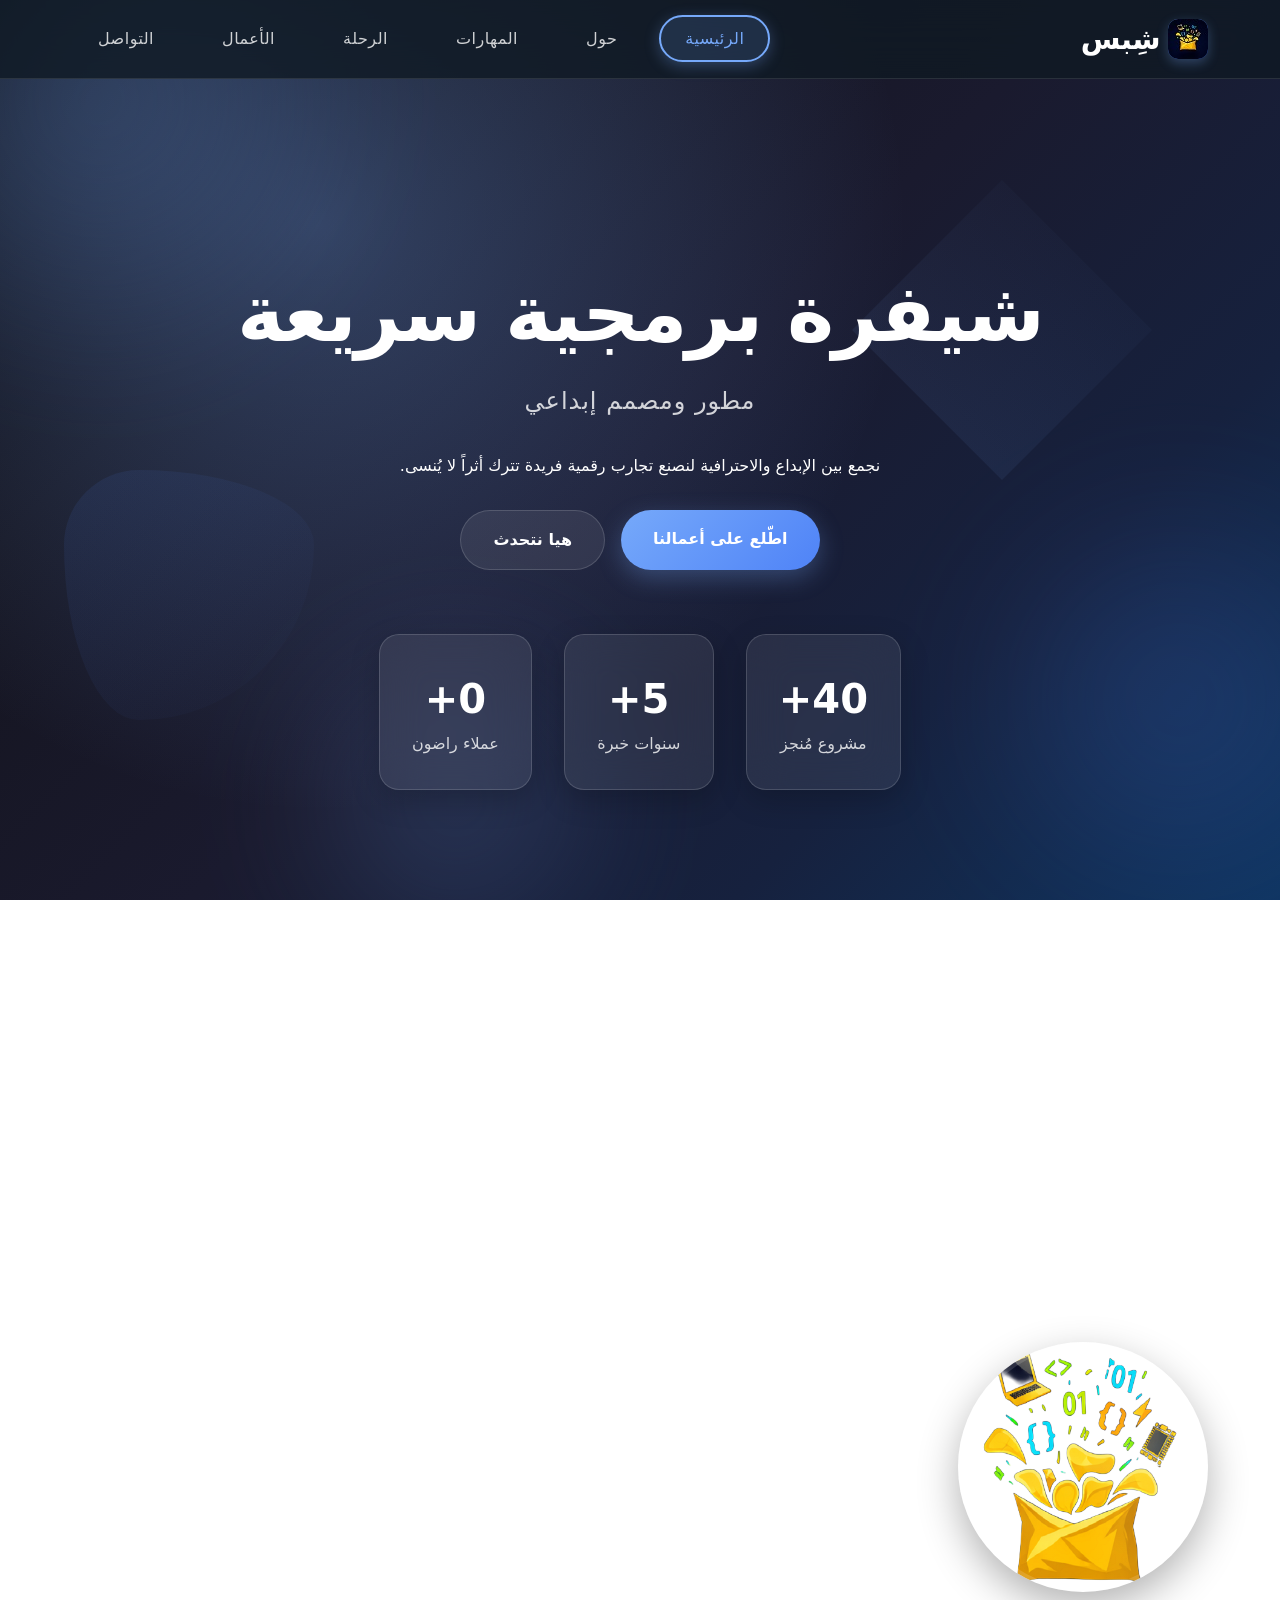
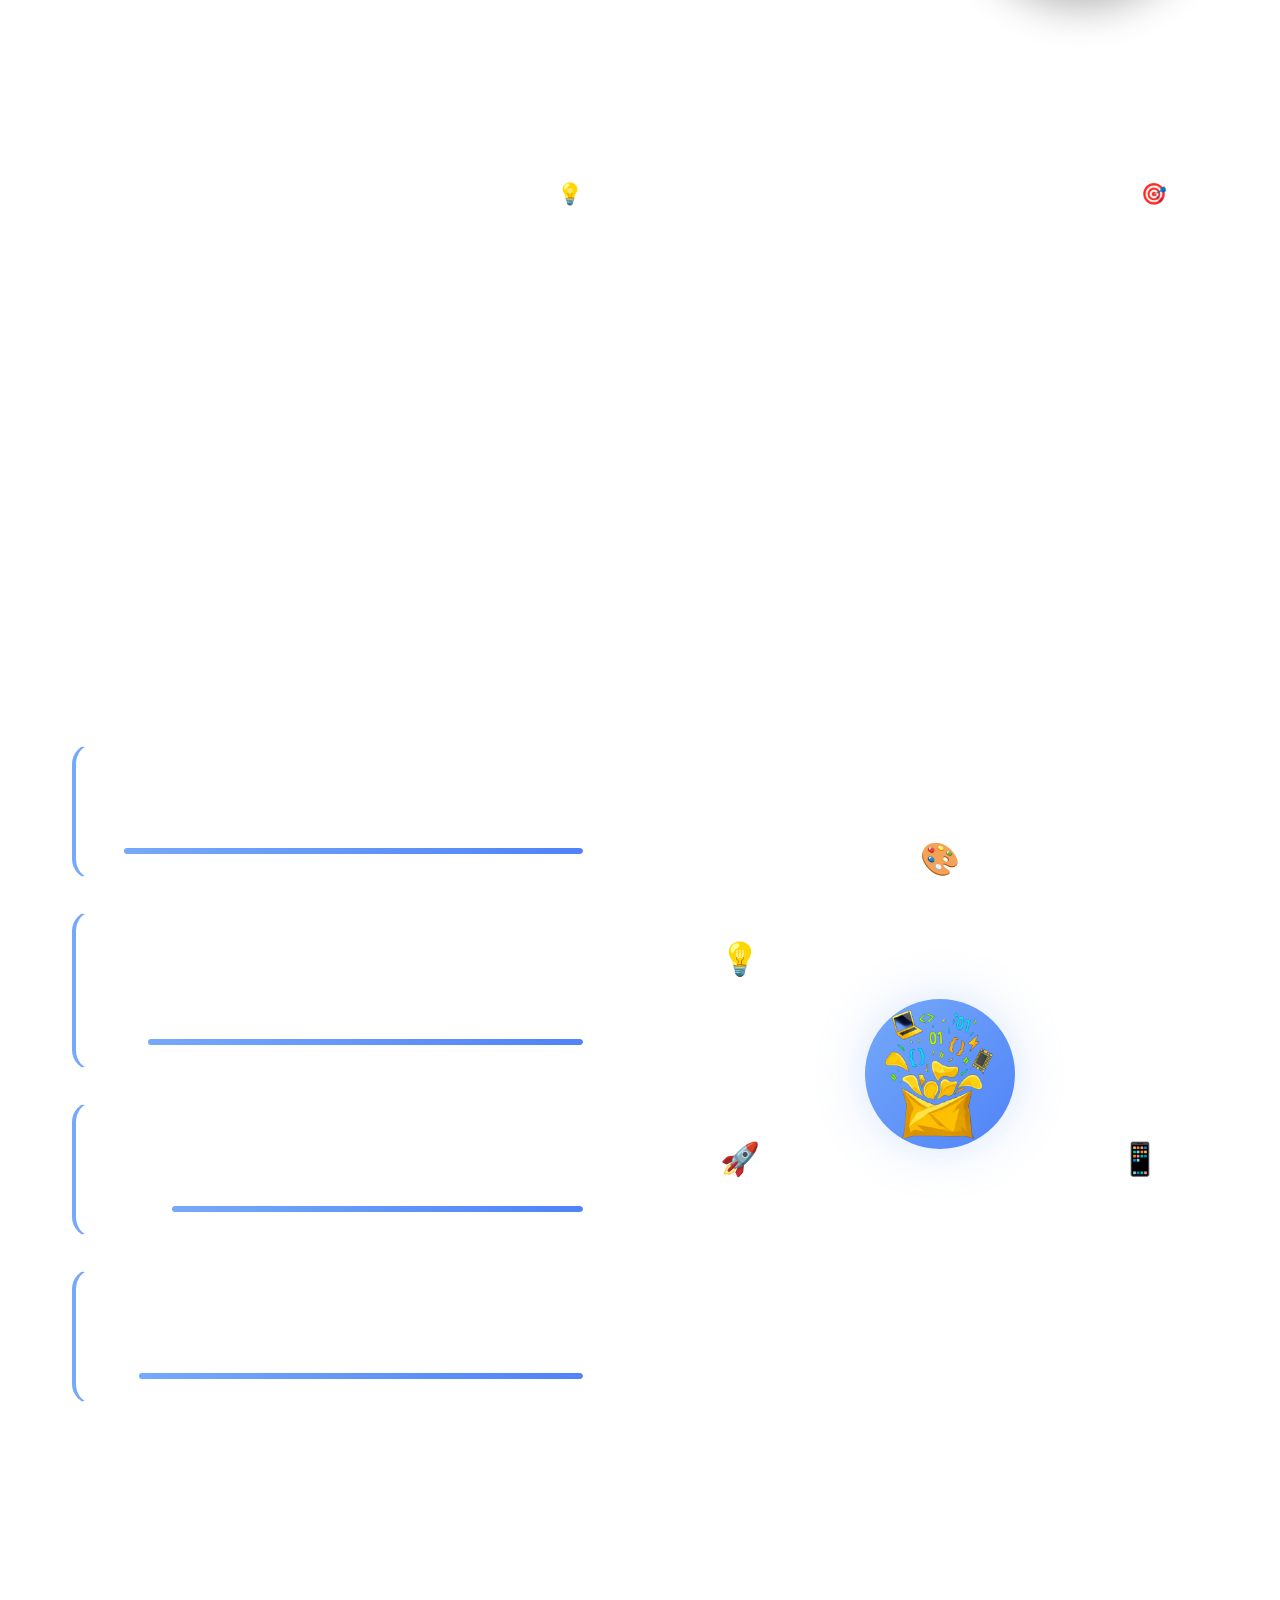
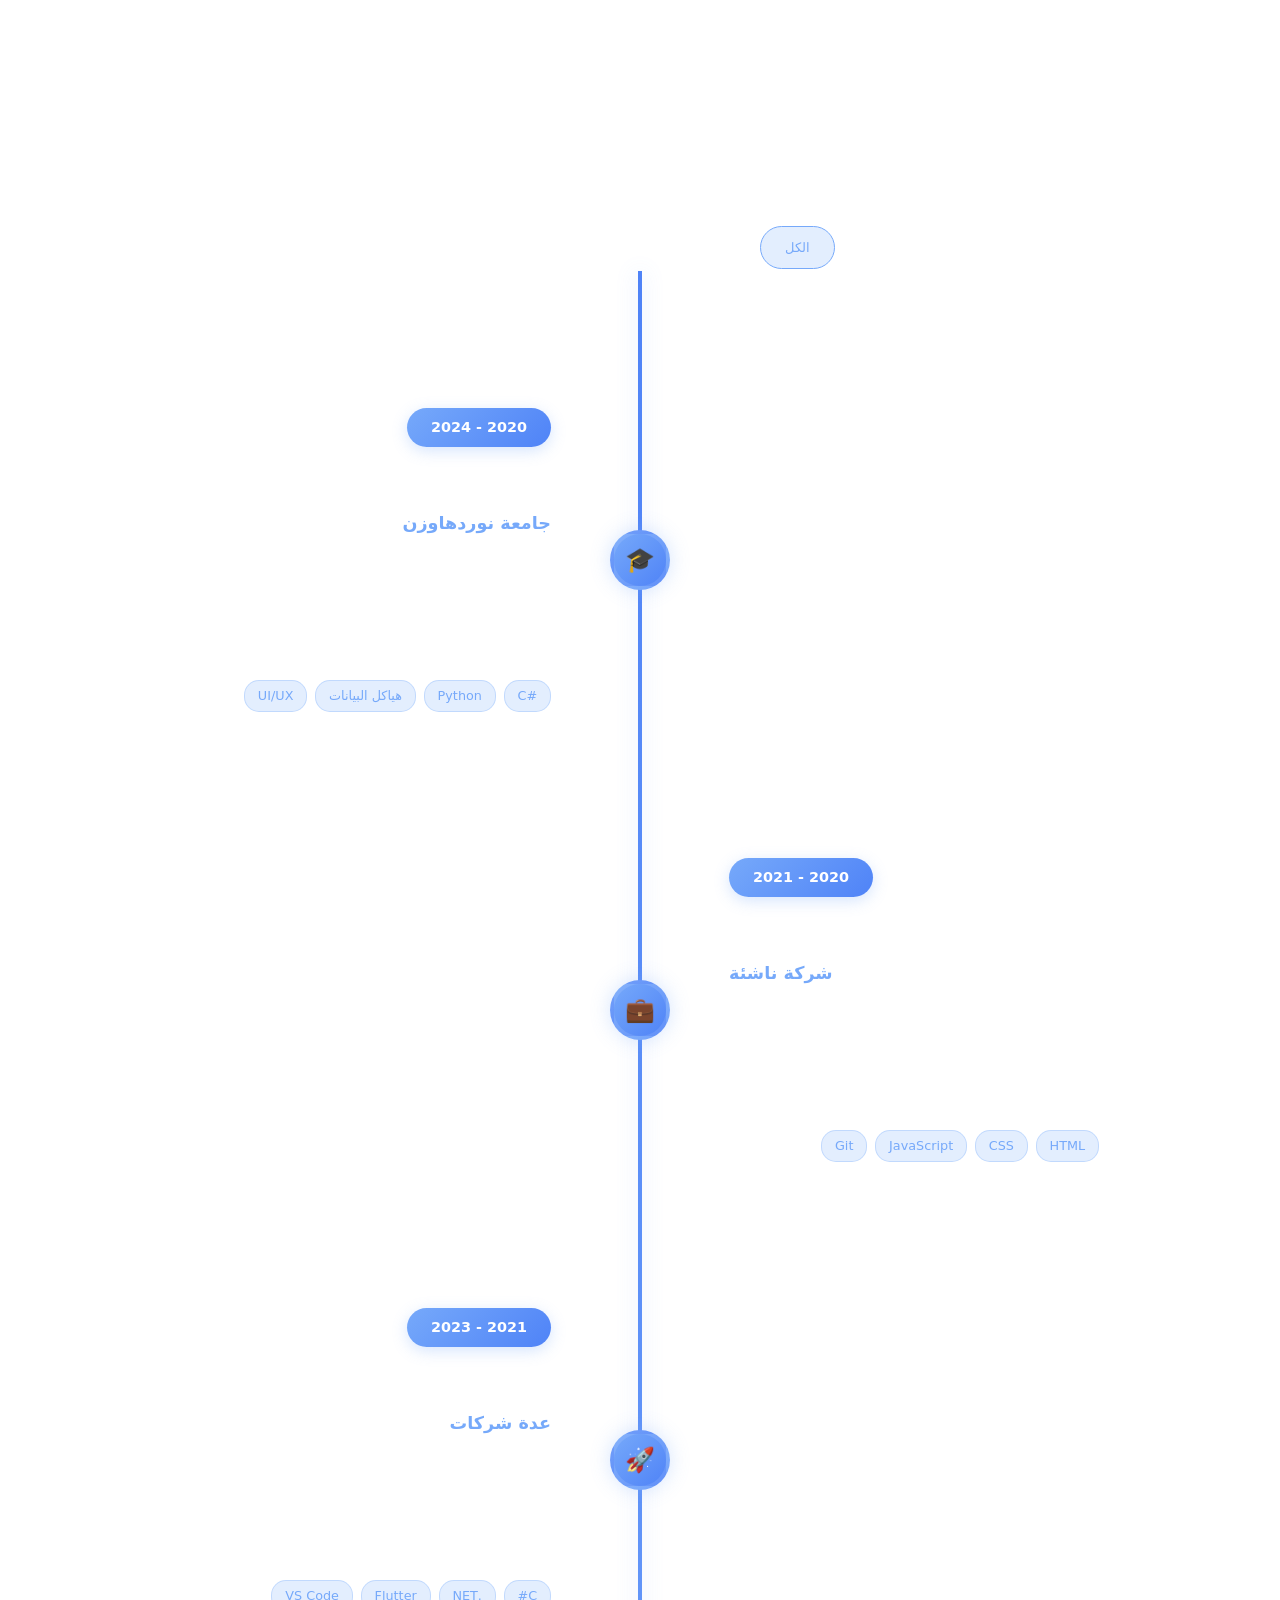
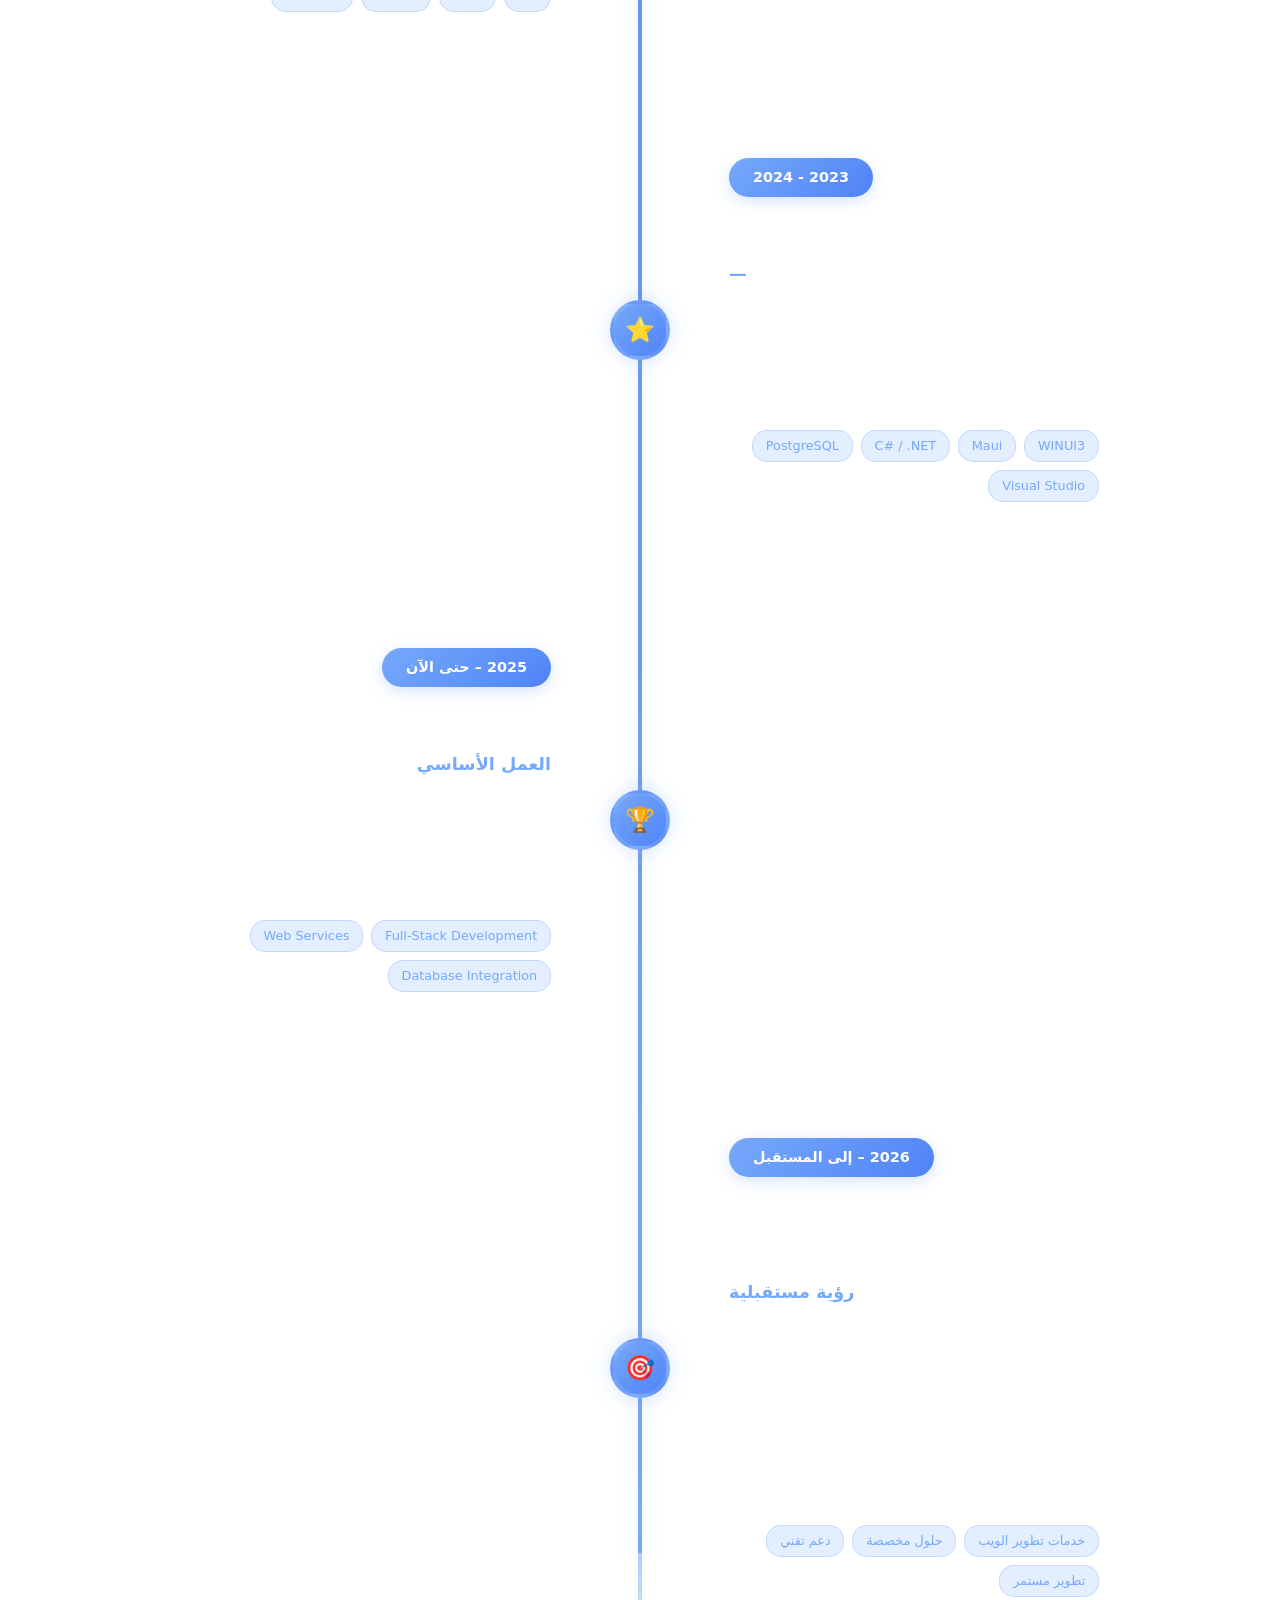
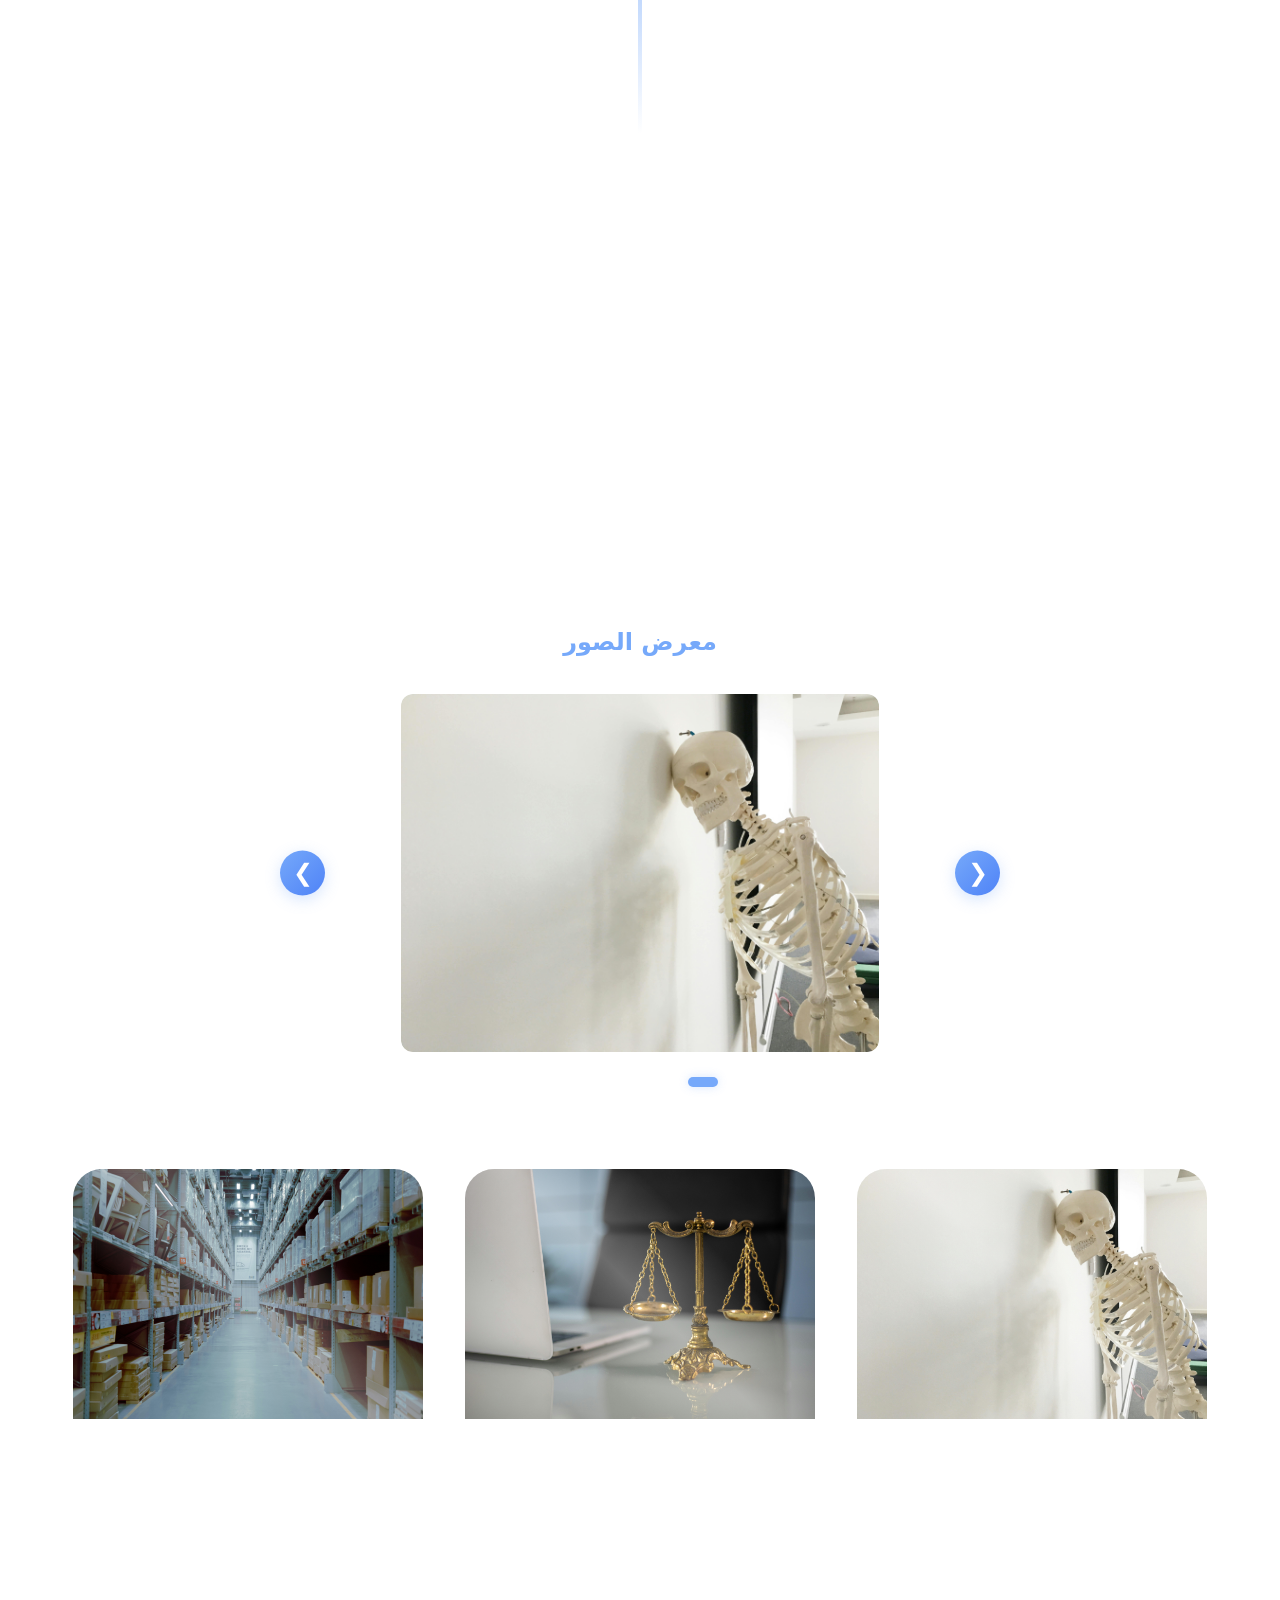
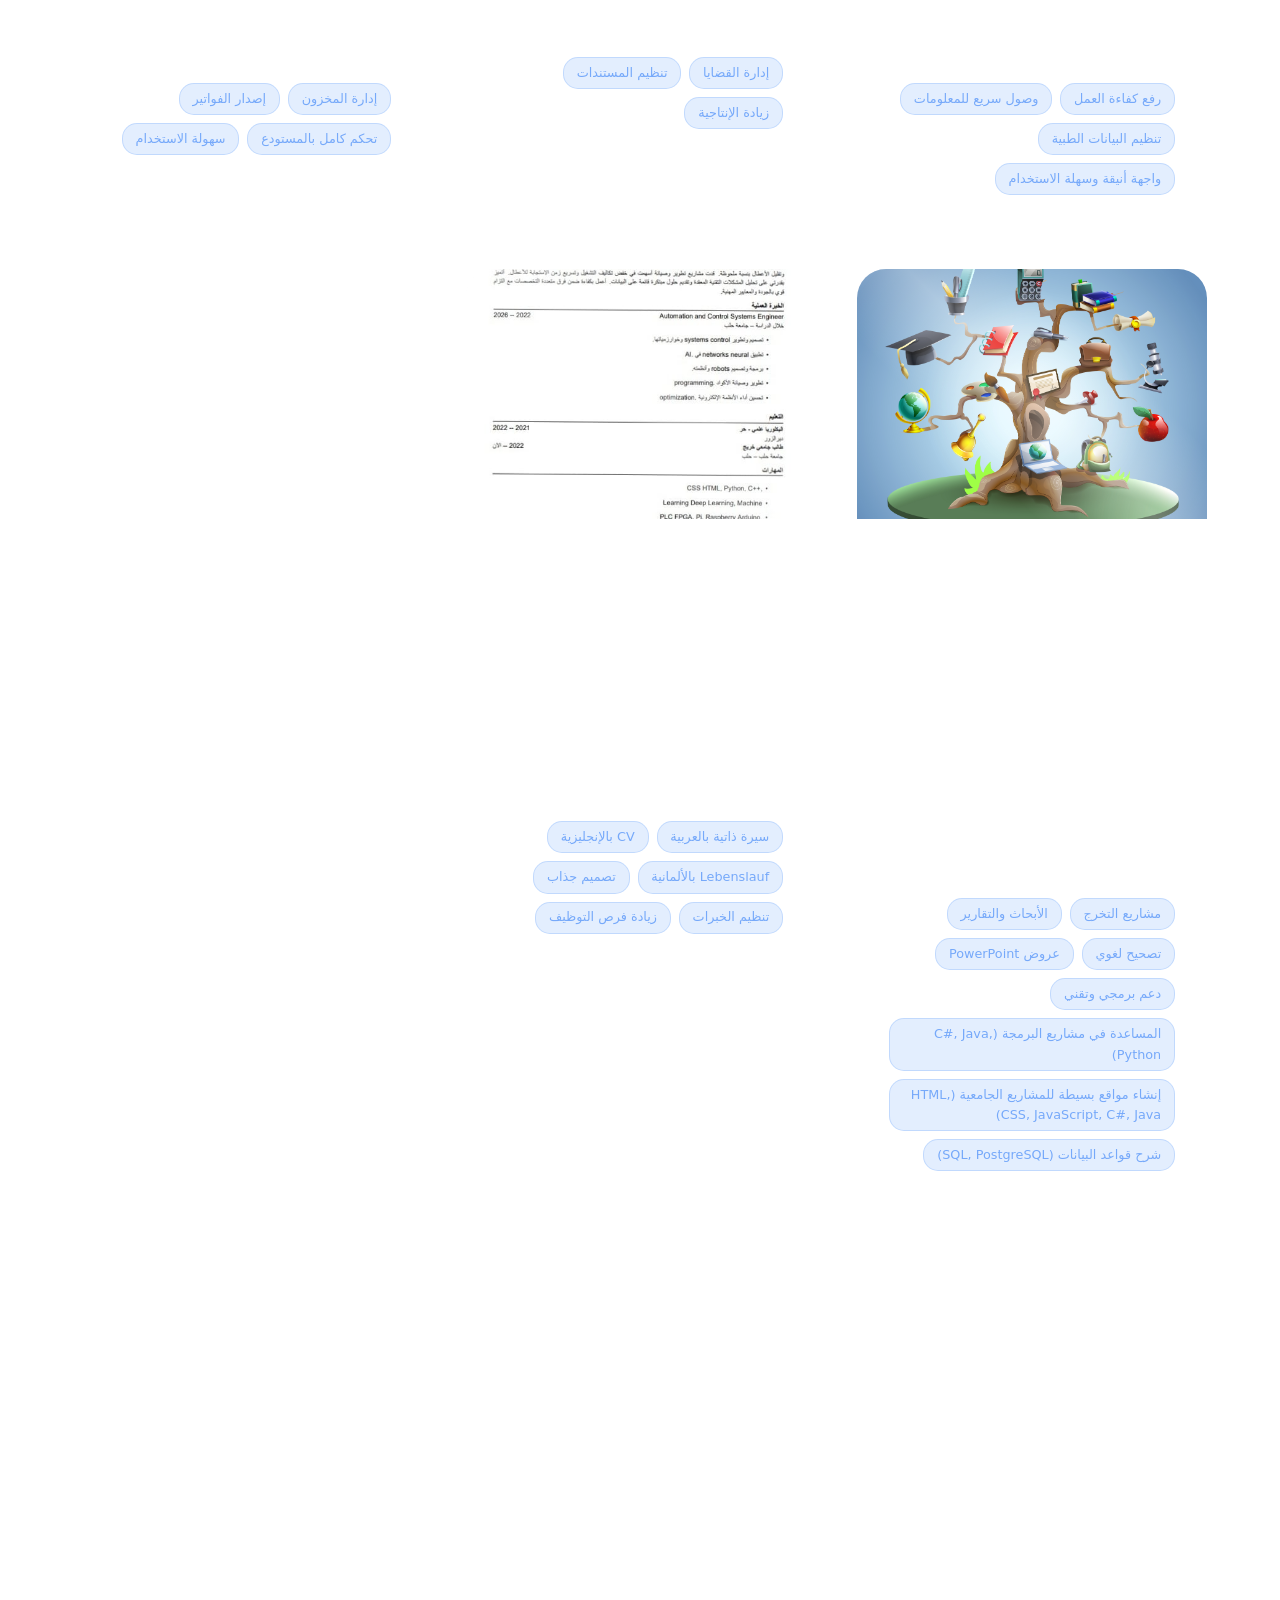
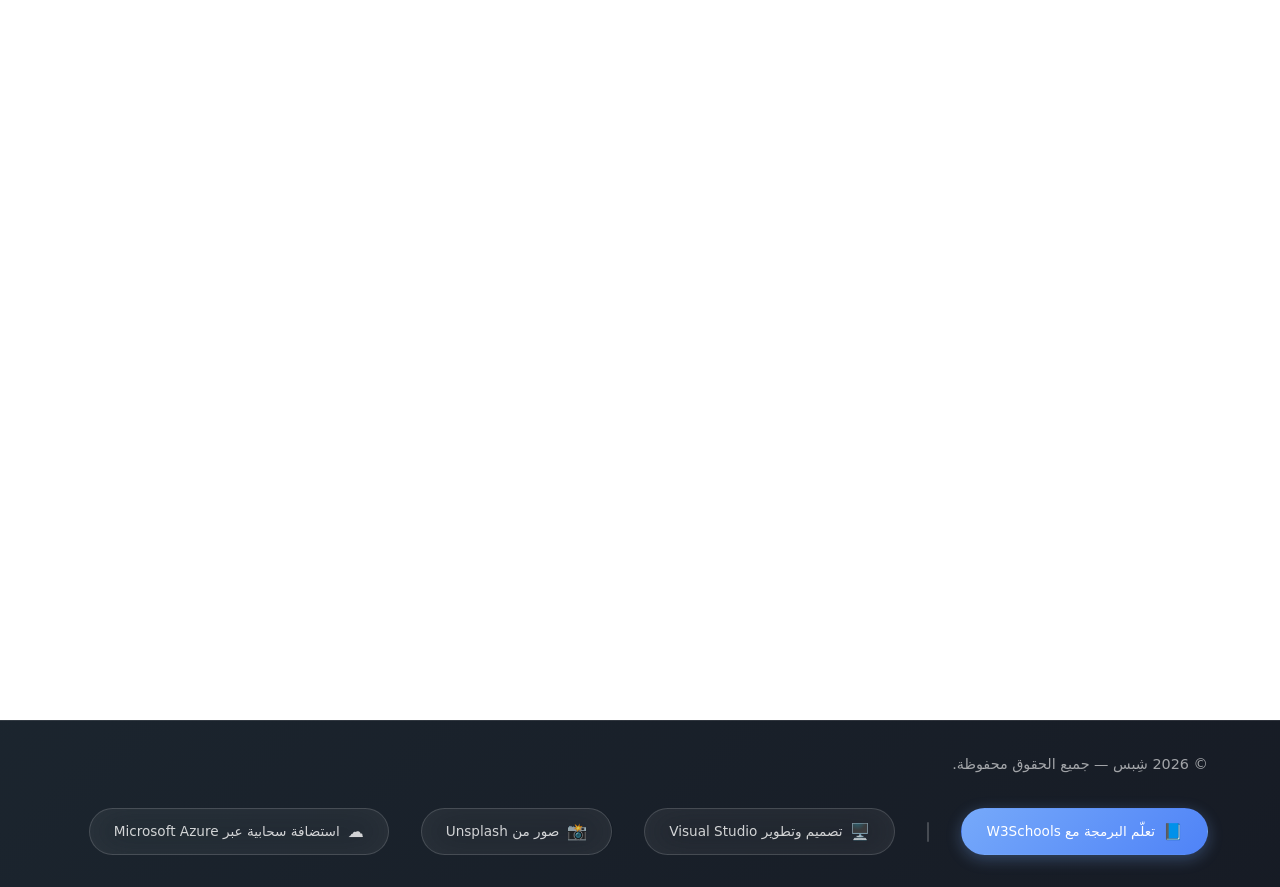
==== index.html @ 32f4e87a "تحديث كلي جديد حذفت الملفات القديمة وحطيت جديدة" ====
<!DOCTYPE html>
<html lang="en">
<head>
    <meta charset="UTF-8">
    <meta name="viewport" content="width=device-width, initial-scale=1.0">
    <title>شِبس - شيفرة برمجية سريعة</title>
    <link rel="stylesheet" href="style.css">

</head>
<body>
    <nav id="navbar">
        <div class="nav-container">
            <a href="#home" class="logo">
                <div class="logo-icon">
                    <img src="images/logo-40.jpg" alt="Logo" />    
                </div>
                <div class="logo-text">شِبس</div>
            </a>
            <ul class="nav-links">
                <li><a href="#home">الرئيسية</a></li>
                <li><a href="#about">حول</a></li>
                <li><a href="#skills">المهارات</a></li>
                <li><a href="#timeline">الرحلة</a></li>
                <li><a href="#portfolio">الأعمال</a></li>
                <li><a href="#contact">التواصل</a></li>
            </ul>
            <div class="mobile-menu-btn" id="mobileMenuBtn">
                <span></span>
                <span></span>
                <span></span>
            </div>
        </div>
        <div class="mobile-nav" id="mobileNav">
            <ul>
                <li><a href="#home">الرئيسية</a></li>
                <li><a href="#about">حول</a></li>
                <li><a href="#skills">المهارات</a></li>
                <li><a href="#timeline">الرحلة</a></li>
                <li><a href="#portfolio">الأعمال</a></li>
                <li><a href="#contact">التواصل</a></li>
            </ul>
        </div>
    </nav>

    <section id="home" class="hero">
        <div class="hero-bg-animation">
            <div class="floating-shape shape-1"></div>
            <div class="floating-shape shape-2"></div>
            <div class="floating-shape shape-3"></div>
            <div class="geo-shape geo-1"></div>
            <div class="geo-shape geo-2"></div>
            <div class="particles">
                <span class="particle"></span>
                <span class="particle"></span>
                <span class="particle"></span>
                <span class="particle"></span>
                <span class="particle"></span>
                <span class="particle"></span>
                <span class="particle"></span>
                <span class="particle"></span>
                <span class="particle"></span>
                <span class="particle"></span>
            </div>
        </div>
        <div class="hero-content">
            <h1>شيفرة برمجية سريعة</h1>
            <p class="subtitle">مطور ومصمم إبداعي</p>
            <p> نجمع بين الإبداع والاحترافية لنصنع تجارب رقمية فريدة تترك أثراً لا يُنسى.</p>
            <div class="cta-buttons">
                <a href="#portfolio" class="cta-primary">اطّلع على أعمالنا</a>
                <a href="#contact" class="cta-secondary">هيا نتحدث</a>
            </div>
            
            <div class="stats-section">
                <div class="stat-card">
                    <span class="stat-number">40+</span>
                    <span class="stat-label">مشروع مُنجز</span>
                </div>
                <div class="stat-card">
                    <span class="stat-number">5+</span>
                    <span class="stat-label">سنوات خبرة</span>
                </div>
                <div class="stat-card">
                    <span class="stat-number">0+</span>
                    <span class="stat-label">عملاء راضون</span>
                </div>
            </div>
        </div>
    </section>

<section id="about" class="fade-in">
    <div class="container">
        <!-- عنوان القسم -->
        <div class="section-header">
            <h2 class="section-title">نُبْذَة عني</h2>
            <p class="section-subtitle">شغف بابتكار تجارب رقمية تُحدث فرقاً</p>
        </div>

        <!-- المحتوى الرئيسي للقسم -->
        <div class="about-content">
            <div class="about-intro">
                <!-- صورة أو أيقونة -->
                <div class="about-image"></div>

                <!-- النصوص الملهمة -->
                <div class="about-text">
                    <h3>أنا مطور ومصمم مبدع</h3>
                    <p>
                        أمتلك أكثر من 5 سنوات خبرة في تصميم مواقع وتطبيقات جميلة وعملية، تمتد خبرتي لتشمل أحدث تقنيات الويب، تصميم تجربة المستخدم، وحل المشكلات بطريقة إبداعية.
                    </p>
                    <p>
                        أؤمن بقوة الشيفرة النظيفة، التصميم البديهي، وتجربة المستخدم السلسة. وعندما لا أكون منشغلًا بالبرمجة، يمكنك أن تجدني أستكشف تقنيات جديدة، أشارك في مشاريع مفتوحة المصدر، ألعب الشطرنج، أو أشاهد برامج <strong>ناشيونال جيوغرافيك – أبو ظبي</strong>.
                    </p>
                    <p>
                        ابقَ هادئًا، نظم وقتك، ودع الإلهام يملأ يومك. تصفح صوراُ رائعة على <a href="https://500px.com/" target="_blank" rel="nofollow">500px</a> لتغذي روحك بالإبداع والجمال ، 
                        امنح نفسك لحظات من المرح والاسترخاء مع الألعاب المجانية على <a href="https://playhop.com/ar" target="_blank" rel="nofollow">PlayHop</a> فالراحة جزء من الإنتاجية، 
                        تعلم شيئاً جديداً كل يوم مع محتوى تعليمي ملهم على <a href="https://www.youtube.com/@ZAmericanEnglish" target="_blank" rel="nofollow">YouTube – ZAmericanEnglish</a> فالمعرفة قوة تفتح لك أبوابًا جديدة، 
                        أو شاهد روعة العالم من بعيد من خلال <a href="https://www.nasa.gov/images/" target="_blank" rel="nofollow">صور وكالة ناسا</a> لتتذكر أن الكون مليء بالعجائب التي تستحق الاكتشاف.
                    </p>
                    <p>
                        تحرك دائماً، فكل لحظة هي فرصة لتطوير نفسك، لمشاركة الإبداع، ولترك أثر إيجابي في حياتك وحياة الآخرين.
                    </p>
                </div>
            </div>

            <!-- بطاقات المهمة والرؤية -->
            <div class="about-cards">
                <div class="about-card">
                    <h4>🎯 المهمة</h4>
                    <p>
                        خلق تجارب رقمية تلهم الآخرين، وتجذب انتباههم، وتحل مشاكل العالم الحقيقي من خلال تصميم وتطوير مبتكر.
                    </p>
                </div>
                
                <div class="about-card">
                    <h4>💡 الرؤية</h4>
                    <p>
                        عالم تندمج فيه التكنولوجيا بسلاسة مع احتياجات البشر، ليصبح التفاعل الرقمي أكثر معنى وإبداعاً.
                    </p>
                </div>
            </div>
        </div>
    </div>
</section>


    <section id="skills" class="fade-in">
        <div class="container">
            <div class="section-header">
                <h2 class="section-title">المهارات والخبرات</h2>
                <p class="section-subtitle">دمج التميز التقني مع الرؤية الإبداعية</p>
            </div>

            <div class="skills-container">
                <div class="skills-wrapper">
                    <div class="skills-visual">
                        <div class="skills-circle">
                            <div class="skill-node">
                                <div class="skill-icon">🎨</div>
                                <div class="skill-name">UI/UX</div>
                            </div>
                            <div class="skill-node">
                                <div class="skill-icon">⚛️</div>
                                <div class="skill-name">React</div>
                            </div>
                            <div class="skill-node">
                                <div class="skill-icon">📱</div>
                                <div class="skill-name">Mobile</div>
                            </div>
                            <div class="skill-node">
                                <div class="skill-icon">⚙️</div>
                                <div class="skill-name">Backend</div>
                            </div>
                            <div class="skill-node">
                                <div class="skill-icon">🚀</div>
                                <div class="skill-name">DevOps</div>
                            </div>
                            <div class="skill-node">
                                <div class="skill-icon">💡</div>
                                <div class="skill-name">Innovation</div>
                            </div>
                            <div class="skills-center">
                                <img src="images/logoTran.png" alt="Logo" />  
                            </div>
                        </div>
                    </div>
                    
                    <div class="skills-list">
                        <div class="skill-item">
                            <h4>تميز الواجهة الأمامية </h4>
                            <p>أطر عمل JavaScript الحديثة، تصميم متجاوب، وتنفيذ دقيق حتى آخر بكسل</p>
                            <div class="skill-progress">
                                <div class="skill-progress-bar" style="width: 95%"></div>
                            </div>
                        </div>
                        
                        <div class="skill-item">
                            <h4>التصميم الإبداعي</h4>
                            <p>تفكير تصميمي يركز على المستخدم، مع الاهتمام بإمكانية الوصول والجاذبية البصرية</p>
                            <div class="skill-progress">
                                <div class="skill-progress-bar" style="width: 90%"></div>
                            </div>
                        </div>
                        
                        <div class="skill-item">
                            <h4>تطوير كامل النطاق (Full-Stack)</h4>
                            <p>تطوير التطبيقات من البداية حتى النهاية، من قواعد البيانات إلى النشر</p>
                            <div class="skill-progress">
                                <div class="skill-progress-bar" style="width: 85%"></div>
                            </div>
                        </div>
                        
                        <div class="skill-item">
                            <h4>الأداء والتحسين</h4>
                            <p>أوقات تحميل فائقة السرعة وتجارب مستخدم سلسة على جميع الأجهزة</p>
                            <div class="skill-progress">
                                <div class="skill-progress-bar" style="width: 92%"></div>
                            </div>
                        </div>
                    </div>
                </div>
            </div>
        </div>
    </section>

    <section id="timeline" class="fade-in">
        <div class="container">
            <div class="section-header">
                <h2 class="section-title">رِحلَتي</h2>
                <p class="section-subtitle">من مبتدئ فضولي إلى مطور متمرس – هذه قصة مسيرتي حتى الآن</p>
            </div>

            <div class="timeline-controls">
                <button class="timeline-filter active" data-filter="all">الكل</button>
                <button class="timeline-filter" data-filter="education">التعليم</button>
                <button class="timeline-filter" data-filter="work">العمل</button>
                <button class="timeline-filter" data-filter="project">المشاريع</button>
            </div>

            <div class="timeline-container">
                <div class="timeline-line"></div>
                <div class="timeline-progress"></div>

                <div class="timeline-item" data-category="education">
                    <div class="timeline-node">🎓</div>
                    <div class="timeline-content">
                        <div class="timeline-year">2020 - 2024</div>
                        <h3 class="timeline-title">بكالوريوس علوم الحاسوب</h3>
                        <div class="timeline-company">جامعة نوردهاوزن</div>
                        <p class="timeline-description">
                            تخرّجت بمرتبة جيد مع تركيز على التفاعل بين الإنسان والحاسوب
                            وهندسة البرمجيات. اكتسبت أساساً قويًا في الخوارزميات، هياكل البيانات،
                            ومبادئ التصميم المتمحور حول المستخدم.
                        </p>
                        <div class="timeline-skills">
                            <span class="timeline-skill">#C</span>
                            <span class="timeline-skill">Python</span>
                            <span class="timeline-skill">هياكل البيانات</span>
                            <span class="timeline-skill">UI/UX</span>
                        </div>
                        <!-- <div class="timeline-achievements">
                            <div class="timeline-achievement"> الدراسة لمدة 10 فصول في Hochschule Nordhausen University of Applied Sciences</div>
                            <div class="timeline-achievement"> نشر مشروع التخرج حول تطوير وتنفيذ خطة رقمية لتوجيه العمليات وفق معايير VDA ودمجها في بيئة العمل التشغيلية.</div>
                            <div class="timeline-achievement"> نشر بحث علمي حول سهولة الوصول في تصميم الويب</div>
                        </div> -->
                    </div>
                </div>

                <div class="timeline-item" data-category="work">
                    <div class="timeline-node">💼</div>
                    <div class="timeline-content">
                        <div class="timeline-year">2020 - 2021</div>
                        <h3 class="timeline-title">مطور واجهات أمامية مبتدئ</h3>
                        <div class="timeline-company">شركة ناشئة</div>
                        <p class="timeline-description">
                            بدأت مسيرتي المهنية كمطور واجهات أمامية مبتدئ في شركة ناشئة، حيث عملت على
                            تطوير صفحات ويب متجاوبة واكتسبت خبرة عملية في بيئة عمل سريعة التطور
                            تعتمد على العمل الجماعي وتنفيذ الحلول بمرونة.
                        </p>
                        <div class="timeline-skills">
                            <span class="timeline-skill">HTML</span>
                            <span class="timeline-skill">CSS</span>
                            <span class="timeline-skill">JavaScript</span>
                            <span class="timeline-skill">Git</span>
                        </div>
                    </div>
                </div>

                <div class="timeline-item" data-category="work">
                    <div class="timeline-node">🚀</div>
                    <div class="timeline-content">
                        <div class="timeline-year">2021 - 2023</div>
                        <h3 class="timeline-title">مطور برمجيات</h3>
                        <div class="timeline-company">عدة شركات</div>
                        <p class="timeline-description">
                            انتقلت بعد ذلك للعمل في عدة شركات، حيث وسّعت خبرتي لتشمل
                            تطوير تطبيقات سطح المكتب وتطبيقات الجوال،
                            إلى جانب تعزيز مهاراتي في تحليل المتطلبات وبناء حلول برمجية متكاملة.
                        </p>
                        <div class="timeline-skills">
                            <span class="timeline-skill">C#</span>
                            <span class="timeline-skill">.NET</span>
                            <span class="timeline-skill">Flutter</span>
                            <span class="timeline-skill">VS Code</span>
                        </div>
                    </div>
                </div>

                <div class="timeline-item" data-category="work">
                    <div class="timeline-node">⭐</div>
                    <div class="timeline-content">
                        <div class="timeline-year">2023 - 2024</div>
                        <h3 class="timeline-title">مطور ويب متكامل</h3>
                        <div class="timeline-company">—</div>
                        <p class="timeline-description">
                            أعمل كمطور برمجيات متكامل 
                            (Full Stack Developer) مع خبرة في تطوير الواجهات
                            الأمامية والخلفية، وبناء
                            تطبيقات ويب حديثة، إضافةً
                            إلى تطوير تطبيقات
                            سطح المكتب  وتطبيقات الجوال.
                        </p>
                        <div class="timeline-skills">
                            <span class="timeline-skill">WINUI3</span>
                            <span class="timeline-skill">Maui</span>
                            <span class="timeline-skill">C# / .NET</span>
                            <span class="timeline-skill">PostgreSQL</span>
                            <span class="timeline-skill">Visual Studio</span>
                        </div>
                    </div>
                </div>



                <div class="timeline-item" data-category="work">
                    <div class="timeline-node">🏆</div>
                    <div class="timeline-content">
                        <div class="timeline-year">2025 – حتى الآن</div>
                        <h3 class="timeline-title">مطوّر Full-Stack</h3>
                        <div class="timeline-company">العمل الأساسي</div>
                        <p class="timeline-description">
                            أعمل بشكل أساسي كمطوّر <strong>Full-Stack</strong>. خلال عام 2025، تعمّقت أيضاً بشكل مدروس في مجال 
                            <strong>Web Services</strong> بهدف تحسين التكامل بين الأنظمة وتطوير واجهات برمجية فعّالة 
                            تدعم استقرار وأداء المشاريع.
                        </p>
                        <div class="timeline-skills">
                            <span class="timeline-skill">Full-Stack Development</span>
                            <span class="timeline-skill">Web Services</span>
                            <span class="timeline-skill">Database Integration</span>
                        </div>
                    </div>
                </div>

                <div class="timeline-item" data-category="future">
                    <div class="timeline-node">🎯</div>
                    <div class="timeline-content">
                        <div class="timeline-year">2026 – إلى المستقبل</div>
                        <h3 class="timeline-title">تقديم الخدمات عبر مشروع «شِبس»</h3>
                        <div class="timeline-company">رؤية مستقبلية</div>
                        <p class="timeline-description">
                            في المرحلة القادمة، وبالتوازي مع دراستي لدرجة <strong>الماجستير</strong>، أعمل على تقديم 
                            خدمات تقنية موجهة للعملاء من خلال مشروعي البسيط <strong>«شِبِس»</strong>، والذي يهدف إلى 
                            توفير حلول عملية وسريعة في تطوير الويب، مع التركيز على الجودة، الوضوح، وبناء علاقات 
                            طويلة الأمد مع العملاء.
                            <br>
                            <strong>اكتشف الخدمات:</strong> <a href="#">اذهب إلى خدماتنا</a>
                        </p>
                        <div class="timeline-skills">
                            <span class="timeline-skill">خدمات تطوير الويب</span>
                            <span class="timeline-skill">حلول مخصصة</span>
                            <span class="timeline-skill">دعم تقني</span>
                            <span class="timeline-skill">تطوير مستمر</span>
                        </div>
                    </div>
                </div>


            </div>
        </div>
    </section>

    <section id="portfolio" class="fade-in">
        <div class="container">
            <div class="section-header">
                <h2 class="section-title">أعمالي</h2>
                <p class="section-subtitle">
                    مجموعة مختارة من المشاريع التي تعكس الإبداع، الاحترافية، والتميّز في الحلول التقنية
                </p>
            </div>

            <!-- Image Slider Section -->
            <div class="image-slider-section">
                <h3 class="slider-title">معرض الصور</h3>
                <div class="image-slider-container">
                    <button class="slider-arrow slider-arrow-left" id="sliderNext" aria-label="صورة سابقة">
                        <span>❯</span>
                    </button>
                    <div class="slider-wrapper">
                        <div class="slider-track" id="sliderTrack">
                            <div class="slider-image-item">
                                <img src="images/doctorlog.jpg" alt="صورة 1">
                            </div>
                            <div class="slider-image-item">
                                <img src="images/cv.jpg" alt="صورة 2">
                            </div>
                            <div class="slider-image-item">
                                <img src="images/education.jpg" alt="صورة 3">
                            </div>
                            <div class="slider-image-item">
                                <img src="images/store.jpg" alt="صورة 4">
                            </div>
                            <div class="slider-image-item">
                                <img src="images/lawyer.jpg" alt="صورة 5">
                            </div>
                            <div class="slider-image-item">
                                <img src="images/cv-page1.jpg" alt="صورة 6">
                            </div>
                            <div class="slider-image-item">
                                <img src="images/cv-page2.jpg" alt="صورة 7">
                            </div>
                            <div class="slider-image-item">
                                <img src="images/logoTran.png" alt="صورة 8">
                            </div>                            
                        </div>
                    </div>
                    <button class="slider-arrow slider-arrow-right" id="sliderPrev" aria-label="صورة لاحقة">
                        <span>❮</span>
                    </button>
                </div>
                <div class="slider-dots" id="sliderDots"></div>
            </div>

            <!-- Image Lightbox Modal -->
            <div class="image-lightbox" id="imageLightbox">
                <div class="lightbox-content">
                    <button class="lightbox-close" id="lightboxClose">&times;</button>
                    <img id="lightboxImage" src="" alt="">
                    <button class="lightbox-arrow lightbox-prev" id="lightboxPrev">❮</button>
                    <button class="lightbox-arrow lightbox-next" id="lightboxNext">❯</button>
                </div>
            </div>

            <div class="portfolio-grid">
                <div class="portfolio-card">
                    <div class="portfolio-image doctorlog"></div>
                    <div class="portfolio-content">
                        <h3 class="portfolio-title">إدارة العيادات الطبية</h3>
                        <p class="portfolio-description">
                            نظام ذكي مخصص للأطباء يهدف إلى تبسيط وتنظيم إدارة بيانات المرضى، 
                            مع إمكانية حفظ المعلومات الطبية، تعديلها، طباعتها، والاطلاع عليها 
                            بسهولة عبر واجهة أنيقة وسلسة، مما يساهم في تحسين كفاءة العمل اليومي 
                            داخل العيادة.
                        </p>
                        <div class="portfolio-tags">
                            <span class="tag">رفع كفاءة العمل</span>
                            <span class="tag">وصول سريع للمعلومات</span>
                            <span class="tag">تنظيم البيانات الطبية</span>
                            <span class="tag">واجهة أنيقة وسهلة الاستخدام</span>
                        </div>
                    </div>
                </div>
                
                <div class="portfolio-card">
                    <div class="portfolio-image lawyer"></div>
                    <div class="portfolio-content">
                        <h3 class="portfolio-title">إدارة مكاتب المحاماة</h3>
                        <p class="portfolio-description"> نظام متطور يسهل عمل المحامين ويحوّل إدارة القضايا 
                            إلى تجربة سلسة وذكية. يتيح لك تتبع القضايا، المواعيد، والمستندات القانونية بكل دقة مما يرفع من إنتاجية المكتب القانوني  
                            </p>
                        <div class="portfolio-tags">
                            <span class="tag">إدارة القضايا</span>
                            <span class="tag">تنظيم المستندات</span>
                            <span class="tag">زيادة الإنتاجية</span>
                        </div>
                    </div>
                </div>
                
                <div class="portfolio-card">
                    <div class="portfolio-image store"></div>
                    <div class="portfolio-content">
                        <h3 class="portfolio-title">المستودع</h3>
                        <p class="portfolio-description"> نظام شامل لإدارة المستودعات و
                            المبيعات يضمن تنظيم كل عمليات البيع والشراء بكفاءة. يتيح لك 
                            تتبع المخزون بدقة، إصدار وطباعة الفواتير بسهولة، ومراقبة حركة المنتجات
                             بشكل لحظي. هذا الحل يساعد الشركات على 
                            تقليل الأخطاء، توفير الوقت</p>
                        <div class="portfolio-tags">
                            <span class="tag">إدارة المخزون</span>
                            <span class="tag">إصدار الفواتير</span>
                            <span class="tag">تحكم كامل بالمستودع</span>
                            <span class="tag">سهولة الاستخدام</span>
                        </div>
                    </div>
                </div>

                <div class="portfolio-card">
                    <div class="portfolio-image education"></div>
                    <div class="portfolio-content">
                        <h3 class="portfolio-title">خدمات تعليمية وأكاديمية</h3>
                        <p class="portfolio-description"> هل تبحث عن دعم يساعدك في تحقيق أفضل نتائج دراسية؟ نحن نقدم خدمات مصممة خصيصًا للطلاب: المساعدة في كتابة مشاريع التخرج والمشاريع الصغيرة، إعداد الأبحاث والتقارير العلمية، تصحيح الأخطاء اللغوية، وإنشاء عروض PowerPoint جذابة. مع خدماتنا، ستوفر الوقت والجهد، وتحسّن جودة مشاريعك، وتزداد ثقتك بنفسك في الدراسة.
                            </p>
                        <div class="portfolio-tags">
                            <span class="tag">مشاريع التخرج</span>
                            <span class="tag">الأبحاث والتقارير</span>
                            <span class="tag">تصحيح لغوي</span>
                            <span class="tag">عروض PowerPoint</span>
                            <span class="tag">دعم برمجي وتقني</span>
                            <span class="tag">المساعدة في مشاريع البرمجة (C#, Java, Python)</span>
                            <span class="tag">إنشاء مواقع بسيطة للمشاريع الجامعية  (HTML, CSS, JavaScript, C#, Java)</span>
                            <span class="tag">شرح قواعد البيانات (SQL, PostgreSQL)</span>
                        </div>
                    </div>
                </div>

                <div class="portfolio-card">
                    <div class="portfolio-image cv"></div>
                    <div class="portfolio-content">
                        <h3 class="portfolio-title">كتابة السيرة الذاتية باللغات المتعددة</h3>
                        <p class="portfolio-description">
                            نقدم لك خدمة احترافية لإعداد سيرتك الذاتية باللغة العربية، الإنجليزية، والألمانية، بطريقة منظمة وجذابة تبرز مهاراتك وخبراتك. مع سيرتك الذاتية المحترفة، ستزيد فرصك في الحصول على الوظائف والتدريبات المناسبة لك.
                        </p>
                        <div class="portfolio-tags">
                            <span class="tag">سيرة ذاتية بالعربية</span>
                            <span class="tag">CV بالإنجليزية</span>
                            <span class="tag">Lebenslauf بالألمانية</span>
                            <span class="tag">تصميم جذاب</span>
                            <span class="tag">تنظيم الخبرات</span>
                            <span class="tag">زيادة فرص التوظيف</span>
                        </div>
                    </div>
                </div>


            </div>
        </div>
    </section>

    <section id="contact" class="fade-in">
        <div class="container">
            <div class="section-header">
                <h2 class="section-title">لنصنع النجاح معاً</h2>
                <p class="section-subtitle">هل أنت مستعد لتحويل أفكارك إلى واقع؟ لنبدأ الحوار الآن</p>
            </div>

            <div class="contact-content">
                <div class="contact-info">
                    <h3>تواصل معي</h3>
                    <p>
                        يسعدني دائمًا العمل على مشاريع جديدة والتعاون مع أشخاص مبدعين وملهمين.
                        سواء كان لديك مشروع محدد أو مجرد فكرة تحب استكشافها، يسعدني سماعك
                        والانطلاق معك نحو النجاح.
                    </p>
                    
                    <div class="contact-details">
                        <h4>💼 متاح من أجل:</h4>
                        <ul>
                            <li>مشاريع العمل الحر</li>
                            <li>الاستشارات التقنية ومراجعة الأكواد</li>
                            <li>المحاضرات ودروس اونلاين</li>
                        </ul>
                    </div>

                    <div class="contact-details">
                        <h4>📍 الموقع:</h4>
                        <p>المياذين – الجراديق – شارع أ</p>
                    </div>
                </div>

                <div class="contact-form-container">
                    <form class="contact-form" id="contactForm">
                        <div class="form-group">
                            <input type="text" class="form-input" placeholder="الاسم الكامل" required>
                        </div>
                        <div class="form-group">
                            <input type="text" class="form-input" placeholder="نوع العمل" required>
                        </div>
                        <div class="form-group">
                            <input type="text" class="form-input" placeholder="نوع المشروع" required>
                        </div>
                        <div class="form-group">
                            <textarea class="form-textarea" rows="5" placeholder="حدثني عن مشروعك أو فكرتك..." required></textarea>
                        </div>
                        <button type="submit" class="submit-btn"> إرسال عبر واتساب 💬</button>
                    </form>
                </div>
            </div>
        </div>
    </section>

    <footer>
        <div class="footer-bottom">
            <p class="footer-copyright">
                 © 2026 شِبس — جميع الحقوق محفوظة.
            </p>
            <div class="footer-credits">
                <a href="https://www.w3schools.com/" target="_blank" rel="noopener noreferrer" class="footer-credit-link tooplate">
                    <span class="footer-credit-icon">📘</span>
                    <span>تعلّم البرمجة مع W3Schools</span>
                </a>
                <div class="footer-divider"></div>
                <a href="https://visualstudio.microsoft.com/" target="_blank" rel="noopener noreferrer" class="footer-credit-link">
                    <span class="footer-credit-icon">🖥️</span>
                    <span>تصميم وتطوير Visual Studio</span>
                </a>
                <a href="https://unsplash.com" target="_blank" rel="noopener noreferrer" class="footer-credit-link">
                    <span class="footer-credit-icon">📸</span>
                    <span>صور من Unsplash</span>
                </a>
                <a href="https://azure.microsoft.com/en-us" target="_blank" rel="noopener noreferrer" class="footer-credit-link">
                    <span class="footer-credit-icon">☁️</span>
                    <span>استضافة سحابية عبر Microsoft Azure</span>
                </a>
            </div>
        </div>
    </footer>


    <script src="script.js"></script>
</body>

</html>
---- style.css ----
@charset "utf-8";




* {
    margin: 0;
    padding: 0;
    box-sizing: border-box;
}

:root {
    --glass-bg: rgba(255, 255, 255, 0.08);
    --glass-border: rgba(255, 255, 255, 0.15);
    --accent-blue: #76a9fa;
    --accent-blue-dark: #4f83f7;
    --accent-glow: rgba(118, 169, 250, 0.3);
    --text-primary: #ffffff;
    --text-secondary: rgba(255, 255, 255, 0.8);
    --text-tertiary: rgba(255, 255, 255, 0.6);
}

html, body {
    direction: rtl;   
    text-align: right;
    font-family: 'Segoe UI', system-ui, -apple-system, sans-serif;
}

.ltr-text {
    direction: ltr;
    text-align: left;
}




body {
    font-family: 'Segoe UI', system-ui, -apple-system, sans-serif;
    background: linear-gradient(135deg, #0a0a0f 0%, #151520 25%, #1a1a2e 50%, #16213e 75%, #0f3460 100%);
    background-attachment: fixed;
    color: var(--text-primary);
    overflow-x: hidden;
    min-height: 100vh;
    line-height: 1.6;
}

p a {
	color: #FFF;
}

/* Container */
.container {
    max-width: 1200px;
    margin: 0 auto;
    padding: 0 2rem;
}

/* Navigation */
nav {
    position: fixed;
    top: 0;
    width: 100%;
    z-index: 1000;
    padding: 1rem 0;
    transition: all 0.3s ease;
    background: rgba(15, 25, 35, 0.8);
    backdrop-filter: blur(20px);
    -webkit-backdrop-filter: blur(20px);
    border-bottom: 1px solid rgba(255, 255, 255, 0.1);
}

nav.scrolled {
    background: rgba(15, 25, 35, 0.95);
    box-shadow: 0 4px 30px rgba(0, 0, 0, 0.3);
}

.nav-container {
    max-width: 1200px;
    margin: 0 auto;
    display: flex;
    justify-content: space-between;
    align-items: center;
    padding: 0 2rem;
    flex-wrap: wrap;
    gap: 1rem;
}

@media (max-width: 1000px) {
    .nav-container {
        justify-content: center;
        flex-direction: column;
        gap: 1.5rem;
        padding: 1rem 2rem;
    }
    
    .logo {
        order: 1;
    }
    
    .nav-links {
        order: 2;
        flex-wrap: wrap;
        justify-content: center;
    }
    
    .mobile-menu-btn {
        display: none !important;
    }
    
    .hero {
        padding-top: 240px;
    }
}

@media (max-width: 880px) {
    .hero {
        padding-top: 160px;
    }
}

.logo {
    display: flex;
    align-items: center;
    gap: 0.5rem;
    text-decoration: none;
    color: inherit;
}

.logo-icon {
    width: 40px;
    height: 40px;
    background: linear-gradient(135deg, var(--accent-blue), var(--accent-blue-dark));
    border-radius: 10px;
    display: flex;
    align-items: center;
    justify-content: center;
    box-shadow: 0 4px 12px var(--accent-glow);
    font-size: 1.2rem;
}
.logo-icon img {
    width: 100%;
    height: 100%;
    object-fit: cover;
    border-radius: 10px; 
}

.logo-text {
    font-size: 1.8rem;
    font-weight: 700;
    color: var(--text-primary);
    letter-spacing: -0.5px;
}

.nav-links {
    display: flex;
    list-style: none;
    gap: 1rem;
}

.nav-links a {
    color: var(--text-secondary);
    text-decoration: none;
    padding: 0.75rem 1.5rem;
    border-radius: 50px;
    transition: all 0.3s ease;
    font-weight: 500;
    letter-spacing: 0.5px;
    position: relative;
    border: 2px solid transparent;
}

.nav-links a::after {
    content: '';
    position: absolute;
    bottom: -5px;
    left: 50%;
    width: 0;
    height: 2px;
    background: var(--accent-blue);
    transition: all 0.3s ease;
    transform: translateX(-50%);
}

.nav-links a:hover {
    color: var(--accent-blue);
    border-color: var(--accent-blue);
    transform: translateY(-2px);
    background: rgba(118, 169, 250, 0.1);
}

.nav-links a:hover::after {
    width: 60%;
}

.nav-links a.active {
    color: var(--accent-blue);
    background: rgba(118, 169, 250, 0.15);
    border-color: var(--accent-blue);
    box-shadow: 0 4px 15px var(--accent-glow);
}

/* Mobile menu */
.mobile-menu-btn {
    display: none;
    flex-direction: column;
    cursor: pointer;
    gap: 4px;
    padding: 0.5rem;
}

.mobile-menu-btn span {
    width: 25px;
    height: 3px;
    background: var(--text-primary);
    border-radius: 2px;
    transition: all 0.3s ease;
}

.mobile-menu-btn.active span:nth-child(1) {
    transform: rotate(45deg) translate(6px, 6px);
}

.mobile-menu-btn.active span:nth-child(2) {
    opacity: 0;
}

.mobile-menu-btn.active span:nth-child(3) {
    transform: rotate(-45deg) translate(6px, -6px);
}

.mobile-nav {
    position: fixed;
    top: 80px;
    left: 0;
    width: 100%;
    background: rgba(15, 25, 35, 0.95);
    backdrop-filter: blur(30px);
    -webkit-backdrop-filter: blur(30px);
    transform: translateY(-100%);
    transition: transform 0.3s ease;
    border-bottom: 1px solid rgba(255, 255, 255, 0.1);
    opacity: 0;
    pointer-events: none;
}

.mobile-nav.active {
    transform: translateY(0);
    opacity: 1;
    pointer-events: auto;
}

.mobile-nav ul {
    list-style: none;
    padding: 2rem;
    display: flex;
    flex-direction: column;
    gap: 1rem;
}

.mobile-nav a {
    color: var(--text-secondary);
    text-decoration: none;
    padding: 1rem;
    border-radius: 15px;
    transition: all 0.3s ease;
    text-align: center;
    font-weight: 500;
    display: block;
    position: relative;
    border: 2px solid transparent;
}

.mobile-nav a:hover {
    color: var(--accent-blue);
    background: rgba(118, 169, 250, 0.1);
    border-color: var(--accent-blue);
}

.mobile-nav a.active {
    color: var(--accent-blue);
    background: rgba(118, 169, 250, 0.15);
    border-color: var(--accent-blue);
}

/* Section styling */
section {
    padding: 5rem 0;
    position: relative;
}

.section-header {
    text-align: center;
    margin-top: 4rem;
    margin-bottom: 4rem;
}

.section-title {
    font-size: clamp(2rem, 5vw, 3.5rem);
    font-weight: 700;
    margin-bottom: 1rem;
    color: var(--text-primary);
    letter-spacing: -1px;
}

.section-subtitle {
    font-size: 1.2rem;
    color: var(--text-secondary);
    max-width: 600px;
    margin: 0 auto;
}

/* Hero section */
.hero {
    min-height: 100vh;
    display: flex;
    align-items: center;
    justify-content: center;
    padding: 160px 2rem 0;
    position: relative;
    overflow: hidden;
}

/* Animated background elements */
.hero-bg-animation {
    position: absolute;
    top: 0;
    left: 0;
    right: 0;
    bottom: 0;
    overflow: hidden;
    z-index: 1;
}

.floating-shape {
    position: absolute;
    border-radius: 50%;
    filter: blur(60px);
    opacity: 0.6;
    animation: float 25s infinite ease-in-out;
}

.shape-1 {
    width: 600px;
    height: 600px;
    background: radial-gradient(circle, rgba(118, 169, 250, 0.4) 0%, transparent 70%);
    top: -200px;
    left: -200px;
    animation-delay: 0s;
}

.shape-2 {
    width: 500px;
    height: 500px;
    background: radial-gradient(circle, rgba(79, 131, 247, 0.3) 0%, transparent 70%);
    top: 50%;
    right: -150px;
    animation-delay: 7s;
}

.shape-3 {
    width: 400px;
    height: 400px;
    background: radial-gradient(circle, rgba(118, 169, 250, 0.35) 0%, transparent 70%);
    bottom: -100px;
    left: 20%;
    animation-delay: 14s;
}

/* Geometric shapes */
.geo-shape {
    position: absolute;
    opacity: 0.1;
    animation: rotate-float 30s infinite linear;
}

.geo-1 {
    width: 300px;
    height: 300px;
    top: 20%;
    right: 10%;
    background: linear-gradient(45deg, var(--accent-blue) 0%, transparent 100%);
    clip-path: polygon(50% 0%, 100% 50%, 50% 100%, 0% 50%);
}

.geo-2 {
    width: 250px;
    height: 250px;
    bottom: 20%;
    left: 5%;
    background: linear-gradient(135deg, var(--accent-blue-dark) 0%, transparent 100%);
    border-radius: 30% 70% 70% 30% / 30% 30% 70% 70%;
    animation-delay: -10s;
}

@keyframes float {
    0%, 100% {
        transform: translate(0, 0) scale(1) rotate(0deg);
    }
    25% {
        transform: translate(100px, -80px) scale(1.1) rotate(90deg);
    }
    50% {
        transform: translate(-60px, 60px) scale(0.9) rotate(180deg);
    }
    75% {
        transform: translate(80px, 100px) scale(1.05) rotate(270deg);
    }
}

@keyframes rotate-float {
    0% {
        transform: rotate(0deg) translateY(0);
    }
    50% {
        transform: rotate(180deg) translateY(-50px);
    }
    100% {
        transform: rotate(360deg) translateY(0);
    }
}

.particles {
    position: absolute;
    top: 0;
    left: 0;
    width: 100%;
    height: 100%;
    overflow: hidden;
}

.particle {
    position: absolute;
    width: 4px;
    height: 4px;
    background: var(--accent-blue);
    border-radius: 50%;
    opacity: 0;
    animation: particle-rise 10s infinite ease-out;
}

@keyframes particle-rise {
    0% {
        opacity: 0;
        transform: translateY(100vh) scale(0);
    }
    10% {
        opacity: 1;
    }
    90% {
        opacity: 1;
    }
    100% {
        opacity: 0;
        transform: translateY(-100px) scale(1);
    }
}

/* Generate multiple particles */
.particle:nth-child(1) { left: 10%; animation-delay: 0s; }
.particle:nth-child(2) { left: 20%; animation-delay: 1s; }
.particle:nth-child(3) { left: 30%; animation-delay: 2s; }
.particle:nth-child(4) { left: 40%; animation-delay: 3s; }
.particle:nth-child(5) { left: 50%; animation-delay: 4s; }
.particle:nth-child(6) { left: 60%; animation-delay: 5s; }
.particle:nth-child(7) { left: 70%; animation-delay: 6s; }
.particle:nth-child(8) { left: 80%; animation-delay: 7s; }
.particle:nth-child(9) { left: 90%; animation-delay: 8s; }
.particle:nth-child(10) { left: 95%; animation-delay: 9s; }

.hero::before {
    content: '';
    position: absolute;
    top: 0;
    left: 0;
    right: 0;
    bottom: 0;
    background: radial-gradient(circle at 25% 25%, var(--accent-glow) 0%, transparent 50%);
    animation: hero-glow 8s ease-in-out infinite;
    z-index: 1;
}

@keyframes hero-glow {
    0%, 100% { 
        transform: scale(1) rotate(0deg);
        opacity: 0.7;
    }
    50% { 
        transform: scale(1.1) rotate(2deg);
        opacity: 1;
    }
}

.hero-content {
    position: relative;
    z-index: 2;
    display: flex;
    flex-direction: column;
    align-items: center;
    text-align: center;
    max-width: 1000px;
    margin: 0 auto;
}

.hero h1 {
    font-size: clamp(2.5rem, 8vw, 5rem);
    font-weight: 800;
    margin-bottom: 1.5rem;
    color: var(--text-primary);
    line-height: 1.1;
    letter-spacing: -2px;
    animation: slideInUp 1s ease-out;
}

.hero .subtitle {
    font-size: 1.5rem;
    margin-bottom: 2rem;
    color: var(--text-secondary);
    font-weight: 300;
    letter-spacing: 1px;
    animation: slideInUp 1s ease-out 0.3s both;
}

.cta-buttons {
    display: flex;
    gap: 1rem;
    flex-wrap: wrap;
    justify-content: center;
    margin-top: 2rem;
    animation: slideInUp 1s ease-out 0.6s both;
}

.cta-primary, .cta-secondary {
    padding: 1rem 2rem;
    border-radius: 50px;
    text-decoration: none;
    font-weight: 600;
    transition: all 0.3s ease;
    position: relative;
    overflow: hidden;
    display: inline-block;
}

.cta-primary {
    background: linear-gradient(135deg, var(--accent-blue), var(--accent-blue-dark));
    color: white;
    box-shadow: 0 8px 25px var(--accent-glow);
}

.cta-primary:hover {
    transform: translateY(-3px);
    box-shadow: 0 12px 35px var(--accent-glow);
}

.cta-secondary {
    background: var(--glass-bg);
    backdrop-filter: blur(20px);
    -webkit-backdrop-filter: blur(20px);
    border: 1px solid var(--glass-border);
    color: white;
}

.cta-secondary:hover {
    background: rgba(255, 255, 255, 0.12);
    transform: translateY(-3px);
}

@keyframes slideInUp {
    from {
        opacity: 0;
        transform: translateY(50px);
    }
    to {
        opacity: 1;
        transform: translateY(0);
    }
}

/* Stats */
.stats-section {
    display: flex;
    justify-content: center;
    gap: 2rem;
    margin-top: 4rem;
    flex-wrap: wrap;
}

.stat-card {
    background: var(--glass-bg);
    backdrop-filter: blur(20px);
    -webkit-backdrop-filter: blur(20px);
    border: 1px solid var(--glass-border);
    border-radius: 20px;
    padding: 2rem;
    text-align: center;
    min-width: 150px;
    box-shadow: 0 10px 30px rgba(0, 0, 0, 0.2);
    transition: all 0.3s ease;
}

.stat-card:hover {
    transform: translateY(-5px);
    box-shadow: 0 15px 40px rgba(0, 0, 0, 0.3);
}

.stat-number {
    font-size: 2.5rem;
    font-weight: 700;
    color: var(--text-primary);
    display: block;
}

.stat-label {
    font-size: 1rem;
    color: var(--text-secondary);
    margin-top: 0.5rem;
}

/* About section */
.about-content {
    display: flex;
    flex-direction: column;
    gap: 3rem;
    margin-top: 3rem;
}

.about-intro {
    display: flex;
    align-items: center;
    gap: 3rem;
    flex-wrap: wrap;
    justify-content: center;
}

.about-image {
    width: 250px;
    height: 250px;
    border-radius: 50%;
    background-image: url('images/logoTran.png');
    background-size: cover;
    background-position: center;
    box-shadow: 0 15px 40px rgba(0, 0, 0, 0.3);
    position: relative;
    overflow: hidden;
    flex-shrink: 0;
    border: 4px solid var(--glass-border);
}

.about-image::before {
    content: '';
    position: absolute;
    top: 0;
    left: 0;
    right: 0;
    bottom: 0;
    background: linear-gradient(135deg, rgba(118, 169, 250, 0.2) 0%, transparent 100%);
    opacity: 0;
    transition: opacity 0.3s ease;
}

.about-image:hover::before {
    opacity: 1;
}

.about-image::after {
    content: '';
    position: absolute;
    top: -50%;
    left: -50%;
    width: 200%;
    height: 200%;
    background: conic-gradient(from 0deg, 
        transparent 0deg,
        rgba(255,255,255,0.1) 90deg,
        transparent 180deg,
        rgba(255,255,255,0.05) 270deg,
        transparent 360deg);
    animation: spin 4s linear infinite;
}

@keyframes spin {
    0% { transform: rotate(0deg); }
    100% { transform: rotate(360deg); }
}

.about-text {
    flex: 1;
    min-width: 300px;
}

.about-text h3 {
    font-size: 2rem;
    margin-bottom: 1rem;
    color: var(--text-primary);
}

.about-text p {
    font-size: 1.1rem;
    color: var(--text-secondary);
    margin-bottom: 1.5rem;
}

.about-cards {
    display: grid;
    grid-template-columns: repeat(auto-fit, minmax(300px, 1fr));
    gap: 2rem;
}

.about-card {
    background: var(--glass-bg);
    backdrop-filter: blur(25px);
    -webkit-backdrop-filter: blur(25px);
    border: 1px solid var(--glass-border);
    border-radius: 25px;
    padding: 2.5rem;
    transition: all 0.4s ease;
    position: relative;
    overflow: hidden;
}

.about-card::before {
    content: '';
    position: absolute;
    top: 0;
    left: -100%;
    width: 100%;
    height: 100%;
    background: linear-gradient(90deg, 
        transparent 0%, 
        rgba(255,255,255,0.08) 50%, 
        transparent 100%);
    transition: left 0.6s ease;
}

.about-card:hover::before {
    left: 100%;
}

.about-card:hover {
    transform: translateY(-10px);
    box-shadow: 0 20px 60px rgba(0, 0, 0, 0.3);
}

.about-card h4 {
    font-size: 1.3rem;
    margin-bottom: 1rem;
    color: var(--text-primary);
}

.about-card p {
    color: var(--text-secondary);
}

/* Skills section */
.skills-container {
    position: relative;
    margin-top: 3rem;
}

.skills-wrapper {
    display: grid;
    grid-template-columns: 1fr 1fr;
    gap: 4rem;
    align-items: center;
}

.skills-visual {
    position: relative;
    height: 500px;
    display: flex;
    align-items: center;
    justify-content: center;
}

.skills-circle {
    position: relative;
    width: 400px;
    height: 400px;
    animation: rotate-slow 30s linear infinite;
}

@keyframes rotate-slow {
    from { transform: rotate(0deg); }
    to { transform: rotate(360deg); }
}

.skill-node {
    position: absolute;
    width: 124px;
    height: 124px;
    background: var(--glass-bg);
    backdrop-filter: blur(20px);
    -webkit-backdrop-filter: blur(20px);
    border: 2px solid var(--glass-border);
    border-radius: 50%;
    display: flex;
    flex-direction: column;
    align-items: center;
    justify-content: center;
    transition: all 0.3s ease;
    cursor: pointer;
    animation: counter-rotate 30s linear infinite;
}

@keyframes counter-rotate {
    from { transform: rotate(0deg); }
    to { transform: rotate(-360deg); }
}

.skill-node:hover {
    transform: scale(1.2) rotate(0deg);
    background: rgba(118, 169, 250, 0.2);
    border-color: var(--accent-blue);
    box-shadow: 0 0 30px var(--accent-glow);
    animation-play-state: paused;
}

.skill-node .skill-icon {
    font-size: 2rem;
    margin-bottom: 0.5rem;
}

.skill-node .skill-name {
    font-size: 0.8rem;
    font-weight: 600;
    text-align: center;
    color: var(--text-primary);
}

/* Position skill nodes in a circle with counter-rotation */
.skill-node:nth-child(1) { 
    top: 0; 
    left: 50%; 
    transform: translateX(-50%) translateY(-50%);
    animation: counter-rotate-1 30s linear infinite;
}
.skill-node:nth-child(2) { 
    top: 25%; 
    right: 0; 
    transform: translateX(50%) translateY(-50%);
    animation: counter-rotate-2 30s linear infinite;
}
.skill-node:nth-child(3) { 
    top: 75%; 
    right: 0; 
    transform: translateX(50%) translateY(-50%);
    animation: counter-rotate-3 30s linear infinite;
}
.skill-node:nth-child(4) { 
    bottom: 0; 
    left: 50%; 
    transform: translateX(-50%) translateY(50%);
    animation: counter-rotate-4 30s linear infinite;
}
.skill-node:nth-child(5) { 
    top: 75%; 
    left: 0; 
    transform: translateX(-50%) translateY(-50%);
    animation: counter-rotate-5 30s linear infinite;
}
.skill-node:nth-child(6) { 
    top: 25%; 
    left: 0; 
    transform: translateX(-50%) translateY(-50%);
    animation: counter-rotate-6 30s linear infinite;
}

/* Individual counter-rotation animations to maintain position */
@keyframes counter-rotate-1 {
    from { transform: translateX(-50%) translateY(-50%) rotate(0deg); }
    to { transform: translateX(-50%) translateY(-50%) rotate(-360deg); }
}
@keyframes counter-rotate-2 {
    from { transform: translateX(50%) translateY(-50%) rotate(0deg); }
    to { transform: translateX(50%) translateY(-50%) rotate(-360deg); }
}
@keyframes counter-rotate-3 {
    from { transform: translateX(50%) translateY(-50%) rotate(0deg); }
    to { transform: translateX(50%) translateY(-50%) rotate(-360deg); }
}
@keyframes counter-rotate-4 {
    from { transform: translateX(-50%) translateY(50%) rotate(0deg); }
    to { transform: translateX(-50%) translateY(50%) rotate(-360deg); }
}
@keyframes counter-rotate-5 {
    from { transform: translateX(-50%) translateY(-50%) rotate(0deg); }
    to { transform: translateX(-50%) translateY(-50%) rotate(-360deg); }
}
@keyframes counter-rotate-6 {
    from { transform: translateX(-50%) translateY(-50%) rotate(0deg); }
    to { transform: translateX(-50%) translateY(-50%) rotate(-360deg); }
}

.skills-center {
    position: absolute;
    top: 50%;
    left: 50%;
    transform: translate(-50%, -50%);
    width: 150px;
    height: 150px;
    background: linear-gradient(135deg, var(--accent-blue), var(--accent-blue-dark));
    border-radius: 50%;
    display: flex;
    align-items: center;
    justify-content: center;
    font-size: 3rem;
    color: white;
    box-shadow: 0 0 50px var(--accent-glow);
    z-index: 10;
}
.skills-center img {
    width: 90%;
    height: 90%;
    object-fit: cover;
    border-radius: 10px; 
}

.skills-list {
    display: flex;
    flex-direction: column;
    gap: 2rem;
}

.skill-item {
    background: var(--glass-bg);
    backdrop-filter: blur(20px);
    -webkit-backdrop-filter: blur(20px);
    border: 1px solid var(--glass-border);
    border-radius: 20px;
    padding: 1.5rem;
    transition: all 0.3s ease;
    border-left: 4px solid var(--accent-blue);
}

.skill-item:hover {
    transform: translateX(10px);
    box-shadow: 0 10px 30px rgba(0, 0, 0, 0.2);
    background: rgba(118, 169, 250, 0.1);
}

.skill-item h4 {
    font-size: 1.2rem;
    color: var(--text-primary);
    margin-bottom: 0.5rem;
}

.skill-item p {
    color: var(--text-secondary);
    font-size: 0.95rem;
}

.skill-progress {
    margin-top: 1rem;
    height: 6px;
    background: rgba(255, 255, 255, 0.1);
    border-radius: 3px;
    overflow: hidden;
}

.skill-progress-bar {
    height: 100%;
    background: linear-gradient(90deg, var(--accent-blue), var(--accent-blue-dark));
    border-radius: 3px;
    transition: width 1s ease;
}

/* Timeline section */
.timeline-container {
    position: relative;
    max-width: 1000px;
    margin: 0 auto;
    padding: 2rem 0;
}

.timeline-line {
    position: absolute;
    left: 50%;
    top: 0;
    bottom: 0;
    width: 4px;
    background: linear-gradient(
        to bottom,
        transparent 0%,
        var(--accent-blue) 10%,
        var(--accent-blue) 90%,
        transparent 100%
    );
    transform: translateX(-50%);
    z-index: -1;
}

.timeline-progress {
    position: absolute;
    left: 50%;
    top: 0;
    width: 4px;
    background: linear-gradient(to bottom, var(--accent-blue-dark), var(--accent-blue));
    transform: translateX(-50%);
    transition: height 0.3s ease;
    z-index: 0;
    box-shadow: 0 0 20px var(--accent-glow);
}

.timeline-item {
    position: relative;
    margin: 4rem 0;
    opacity: 0;
    transform: translateY(50px);
    transition: all 0.8s ease;
}

.timeline-item.visible {
    opacity: 1;
    transform: translateY(0);
}

.timeline-item:nth-child(odd) {
    text-align: right;
    padding-right: calc(50% + 3rem);
}

.timeline-item:nth-child(even) {
    text-align: left;
    padding-left: calc(50% + 3rem);
}

.timeline-node {
    position: absolute;
    left: 50%;
    top: 50%;
    width: 60px;
    height: 60px;
    background: linear-gradient(135deg, var(--accent-blue), var(--accent-blue-dark));
    border: 4px solid rgba(255, 255, 255, 0.1);
    border-radius: 50%;
    transform: translate(-50%, -50%);
    display: flex;
    align-items: center;
    justify-content: center;
    font-size: 1.5rem;
    color: white;
    z-index: 3;
    cursor: pointer;
    transition: all 0.3s ease;
    box-shadow: 0 0 20px var(--accent-glow);
}

.timeline-node:hover {
    transform: translate(-50%, -50%) scale(1.2);
    box-shadow: 0 0 40px var(--accent-glow);
}

.timeline-node.active {
    transform: translate(-50%, -50%) scale(1.3);
    animation: pulse-node 2s infinite;
}

@keyframes pulse-node {
    0%, 100% {
        box-shadow: 0 0 20px var(--accent-glow);
    }
    50% {
        box-shadow: 0 0 40px var(--accent-glow), 0 0 60px var(--accent-glow);
    }
}

.timeline-content {
    background: var(--glass-bg);
    backdrop-filter: blur(25px);
    -webkit-backdrop-filter: blur(25px);
    border: 1px solid var(--glass-border);
    border-radius: 25px;
    padding: 2.5rem;
    position: relative;
    overflow: hidden;
    transition: all 0.3s ease;
    cursor: pointer;
}

.timeline-content:hover {
    transform: translateY(-5px);
    box-shadow: 0 20px 60px rgba(0, 0, 0, 0.3);
    background: rgba(118, 169, 250, 0.1);
}

.timeline-content::before {
    content: '';
    position: absolute;
    top: 50%;
    width: 20px;
    height: 20px;
    background: var(--glass-bg);
    border: 1px solid var(--glass-border);
    transform: rotate(45deg) translateY(-50%);
    z-index: -1;
}

.timeline-item:nth-child(odd) .timeline-content::before {
    right: -3px;
}

.timeline-item:nth-child(even) .timeline-content::before {
    left: -18px;
}

.timeline-year {
    display: inline-block;
    padding: 0.5rem 1.5rem;
    background: linear-gradient(135deg, var(--accent-blue), var(--accent-blue-dark));
    color: white;
    border-radius: 25px;
    font-size: 0.9rem;
    font-weight: 600;
    margin-bottom: 1rem;
    box-shadow: 0 4px 15px var(--accent-glow);
}

.timeline-title {
    font-size: 1.5rem;
    font-weight: 700;
    color: var(--text-primary);
    margin-bottom: 0.5rem;
}

.timeline-company {
    font-size: 1.1rem;
    color: var(--accent-blue);
    font-weight: 600;
    margin-bottom: 1rem;
}

.timeline-description {
    color: var(--text-secondary);
    line-height: 1.6;
    margin-bottom: 1.5rem;
}

.timeline-skills {
    display: flex;
    flex-wrap: wrap;
    gap: 0.5rem;
}

.timeline-skill {
    padding: 0.3rem 0.8rem;
    background: rgba(118, 169, 250, 0.2);
    border: 1px solid rgba(118, 169, 250, 0.3);
    border-radius: 15px;
    font-size: 0.8rem;
    color: var(--accent-blue);
    transition: all 0.3s ease;
}

.timeline-skill:hover {
    background: rgba(118, 169, 250, 0.3);
    transform: translateY(-2px);
}

.timeline-achievements {
    margin-top: 1rem;
    padding-top: 1rem;
    border-top: 1px solid rgba(255, 255, 255, 0.1);
}

.timeline-achievement {
    display: flex;
    align-items: center;
    gap: 0.5rem;
    margin-bottom: 0.5rem;
    color: var(--text-secondary);
    font-size: 0.9rem;
}

.timeline-achievement::before {
    content: '✨';
    font-size: 1rem;
}

/* Timeline controls */
.timeline-controls {
    display: flex;
    justify-content: center;
    gap: 1rem;
    margin-top: 3rem;
    flex-wrap: wrap;
}

.timeline-filter {
    padding: 0.8rem 1.5rem;
    background: var(--glass-bg);
    backdrop-filter: blur(20px);
    -webkit-backdrop-filter: blur(20px);
    border: 1px solid var(--glass-border);
    border-radius: 25px;
    color: var(--text-secondary);
    text-decoration: none;
    transition: all 0.3s ease;
    font-weight: 500;
    cursor: pointer;
}

.timeline-filter:hover,
.timeline-filter.active {
    background: rgba(118, 169, 250, 0.2);
    border-color: var(--accent-blue);
    color: var(--accent-blue);
    transform: translateY(-2px);
}

/* Mobile timeline adjustments */
@media (max-width: 768px) {
    .timeline-line,
    .timeline-progress {
        left: 2rem;
    }

    .timeline-item {
        padding-left: 5rem !important;
        padding-right: 1rem !important;
        text-align: left !important;
    }

    .timeline-node {
        left: 2rem !important;
        width: 50px;
        height: 50px;
        font-size: 1.2rem;
    }

    .timeline-content::before {
        left: -18px !important;
        right: auto !important;
    }

    .timeline-controls {
        flex-direction: column;
        align-items: center;
    }

    .timeline-filter {
        width: 100%;
        max-width: 300px;
        text-align: center;
    }

    .timeline-container {
        padding: 2rem 0;
        min-height: 200px;
    }

    .timeline-item {
        margin: 2rem 0;
        opacity: 1 !important;
        transform: translateY(0) !important;
    }
}
.portfolio-grid {
    display: grid;
    grid-template-columns: repeat(auto-fit, minmax(350px, 1fr));
    gap: 2.5rem;
    margin-top: 3rem;
}

.portfolio-card {
    background: var(--glass-bg);
    backdrop-filter: blur(25px);
    -webkit-backdrop-filter: blur(25px);
    border: 1px solid var(--glass-border);
    border-radius: 30px;
    overflow: hidden;
    transition: all 0.4s ease;
    position: relative;
}

.portfolio-card:hover {
    transform: translateY(-15px);
    box-shadow: 0 30px 80px rgba(0, 0, 0, 0.4);
}

.portfolio-image {
    height: 250px;
    position: relative;
    overflow: hidden;
    background-size: cover;
    background-position: center;
    background-repeat: no-repeat;
}

.portfolio-image::after {
    content: '';
    position: absolute;
    top: 0;
    left: 0;
    width: 100%;
    height: 100%;
    background: linear-gradient(to bottom, rgba(0,0,0,0) 0%, rgba(0,0,0,0.7) 100%);
    opacity: 0;
    transition: opacity 0.3s ease;
}

.portfolio-card:hover .portfolio-image::after {
    opacity: 1;
}

.portfolio-image::before {
    content: '';
    position: absolute;
    top: 0;
    left: -100%;
    width: 100%;
    height: 100%;
    background: linear-gradient(45deg, 
        transparent 30%, 
        rgba(255,255,255,0.3) 50%, 
        transparent 70%);
    transition: left 0.6s ease;
    z-index: 1;
}

.portfolio-card:hover .portfolio-image::before {
    left: 100%;
}

/* Specific portfolio images */
.portfolio-image.doctorlog {
    background-image: url('/images/doctorlog.jpg');
}

.portfolio-image.store {
    background-image: url('../images/store.jpg');
}

.portfolio-image.lawyer {
    background-image: url('../images/lawyer.jpg');
}

.portfolio-image.cv {
    background-image: url('../images/cv.jpg');
}

.portfolio-image.education {
    background-image: url('../images/education.jpg');
}

.portfolio-content {
    padding: 2rem;
}

.portfolio-title {
    font-size: 1.5rem;
    font-weight: 600;
    margin-bottom: 1rem;
    color: var(--text-primary);
}

.portfolio-description {
    color: var(--text-secondary);
    margin-bottom: 1.5rem;
}

.portfolio-tags {
    display: flex;
    flex-wrap: wrap;
    gap: 0.5rem;
}

.tag {
    padding: 0.3rem 0.8rem;
    background: rgba(118, 169, 250, 0.2);
    border: 1px solid rgba(118, 169, 250, 0.3);
    border-radius: 15px;
    font-size: 0.8rem;
    color: var(--accent-blue);
}

/* Contact section */
.contact-content {
    display: grid;
    grid-template-columns: 1fr 1fr;
    gap: 4rem;
    margin-top: 3rem;
}

.contact-info {
    background: var(--glass-bg);
    backdrop-filter: blur(25px);
    -webkit-backdrop-filter: blur(25px);
    border: 1px solid var(--glass-border);
    border-radius: 30px;
    padding: 3rem;
}

.contact-form-container {
    background: var(--glass-bg);
    backdrop-filter: blur(25px);
    -webkit-backdrop-filter: blur(25px);
    border: 1px solid var(--glass-border);
    border-radius: 30px;
    padding: 3rem;
}

.contact-info h3 {
    font-size: 1.8rem;
    margin-bottom: 1.5rem;
    color: var(--text-primary);
}

.contact-info p {
    color: var(--text-secondary);
    margin-bottom: 2rem;
}

.contact-details {
    margin-top: 2rem;
}

.contact-details h4 {
    color: var(--accent-blue);
    margin-bottom: 1rem;
    font-size: 1.1rem;
}

.contact-details ul {
    list-style: none;
    padding-left: 1rem;
}

.contact-details li {
    color: var(--text-secondary);
    margin-bottom: 0.5rem;
}

.contact-details p {
    padding-left: 1rem;
    color: var(--text-secondary);
}

.form-group {
    margin-bottom: 1.5rem;
}

.form-input, .form-textarea {
    width: 100%;
    padding: 1rem 1.5rem;
    background: rgba(255, 255, 255, 0.05);
    border: 1px solid rgba(255, 255, 255, 0.1);
    border-radius: 15px;
    color: white;
    font-size: 1rem;
    transition: all 0.3s ease;
    backdrop-filter: blur(10px);
    -webkit-backdrop-filter: blur(10px);
    font-family: inherit;
}

.form-input:focus, .form-textarea:focus {
    outline: none;
    border-color: var(--accent-blue);
    box-shadow: 0 0 20px var(--accent-glow);
    background: rgba(255, 255, 255, 0.08);
}

.form-input::placeholder, .form-textarea::placeholder {
    color: rgba(255, 255, 255, 0.5);
}

.form-textarea {
    resize: vertical;
}

.submit-btn {
    width: 100%;
    padding: 1rem;
    background: linear-gradient(135deg, var(--accent-blue), var(--accent-blue-dark));
    border: none;
    border-radius: 15px;
    color: white;
    font-size: 1rem;
    font-weight: 600;
    cursor: pointer;
    transition: all 0.3s ease;
}

.submit-btn:hover {
    transform: translateY(-2px);
    box-shadow: 0 10px 30px var(--accent-glow);
}

.submit-btn:disabled {
    opacity: 0.7;
    cursor: not-allowed;
}

/* Footer */
footer {
    background: linear-gradient(135deg, 
        rgba(15, 25, 35, 0.95) 0%,
        rgba(10, 15, 25, 0.95) 100%);
    backdrop-filter: blur(20px);
    -webkit-backdrop-filter: blur(20px);
    border-top: 1px solid rgba(255, 255, 255, 0.1);
    padding: 2rem 0;
    margin-top: 4rem;
}

.footer-bottom {
    max-width: 1200px;
    margin: 0 auto;
    padding: 0 2rem;
    display: flex;
    justify-content: space-between;
    align-items: center;
    flex-wrap: wrap;
    gap: 2rem;
}

.footer-copyright {
    color: var(--text-tertiary);
    font-size: 0.9rem;
}

.footer-credits {
    display: flex;
    align-items: center;
    gap: 2rem;
    flex-wrap: wrap;
    justify-content: center;
}

.footer-credit-link {
    display: inline-flex;
    align-items: center;
    gap: 0.5rem;
    padding: 0.6rem 1.5rem;
    background: var(--glass-bg);
    backdrop-filter: blur(20px);
    -webkit-backdrop-filter: blur(20px);
    border: 1px solid var(--glass-border);
    color: var(--text-secondary);
    text-decoration: none;
    border-radius: 25px;
    font-size: 0.85rem;
    font-weight: 500;
    transition: all 0.3s ease;
    position: relative;
    overflow: hidden;
}

.footer-credit-link:hover {
    transform: translateY(-2px);
    background: rgba(118, 169, 250, 0.15);
    border-color: var(--accent-blue);
    color: var(--accent-blue);
    box-shadow: 0 6px 25px var(--accent-glow);
}

.footer-credit-link.tooplate {
    background: linear-gradient(135deg, var(--accent-blue), var(--accent-blue-dark));
    border-color: transparent;
    color: white;
    box-shadow: 0 4px 15px var(--accent-glow);
}

.footer-credit-link.tooplate::before {
    content: '';
    position: absolute;
    top: 0;
    left: -100%;
    width: 100%;
    height: 100%;
    background: linear-gradient(90deg, 
        transparent 0%, 
        rgba(255,255,255,0.2) 50%, 
        transparent 100%);
    transition: left 0.6s ease;
}

.footer-credit-link.tooplate:hover::before {
    left: 100%;
}

.footer-credit-link.tooplate:hover {
    transform: translateY(-2px) scale(1.05);
    box-shadow: 0 8px 30px var(--accent-glow);
}

.footer-credit-icon {
    font-size: 1rem;
    transition: transform 0.3s ease;
}

.footer-credit-link:hover .footer-credit-icon {
    transform: scale(1.2) rotate(5deg);
}

.footer-divider {
    width: 2px;
    height: 20px;
    background: rgba(255, 255, 255, 0.2);
    border-radius: 1px;
}

/* Responsive design */
@media (max-width: 1024px) {
    .contact-content {
        grid-template-columns: 1fr;
        gap: 2rem;
    }

    .footer-bottom {
        flex-direction: column;
        gap: 1.5rem;
        text-align: center;
    }

    .footer-credits {
        justify-content: center;
    }

    .about-intro {
        flex-direction: column;
        text-align: center;
    }
}

@media (max-width: 768px) {
    .nav-container {
        flex-direction: row;
        justify-content: space-between;
    }
    
    .logo {
        order: 1;
    }
    
    .mobile-menu-btn {
        order: 2;
    }
    
    .nav-links {
        display: none;
    }

    .mobile-menu-btn {
        display: flex !important;
    }

    .hero {
        padding-top: 200px;
    }

    .hero {
        padding-top: 150px;
    }

    .hero h1 {
        font-size: clamp(2rem, 7vw, 3.5rem);
    }

    .hero .subtitle {
        font-size: 1.2rem;
    }

    .cta-buttons {
        width: 100%;
    }

    .cta-primary, .cta-secondary {
        width: 100%;
        text-align: center;
    }

    .stats-section {
        flex-direction: column;
        align-items: center;
        width: 100%;
    }

    .stat-card {
        width: 100%;
        max-width: 300px;
    }

    .about-cards {
        grid-template-columns: 1fr;
    }

    .skills-wrapper {
        grid-template-columns: 1fr;
        gap: 3rem;
    }

    .skills-visual {
        height: 400px;
        margin: 0 auto;
    }

    .skills-circle {
        width: 300px;
        height: 300px;
    }

    .skill-node {
        width: 104px;
        height: 104px;
    }

    .skill-node .skill-icon {
        font-size: 1.5rem;
    }

    .skill-node .skill-name {
        font-size: 0.7rem;
    }

    .skills-center {
        width: 120px;
        height: 120px;
        font-size: 2.5rem;
    }

    .portfolio-grid {
        grid-template-columns: 1fr;
    }

    .contact-info,
    .contact-form-container {
        padding: 2rem;
    }

    .footer-bottom {
        flex-direction: column;
        text-align: center;
        gap: 3rem;
    }

    .footer-credits {
        flex-direction: column;
        align-items: center;
    }

    .footer-divider {
        display: none;
    }
}

@media (max-width: 480px) {
    .container {
        padding: 0 1rem;
    }

    .nav-container {
        padding: 0 1rem;
    }

    .hero h1 {
        font-size: 2rem;
    }

    .section-title {
        font-size: 1.8rem;
    }

    .portfolio-grid {
        grid-template-columns: 1fr;
        gap: 1.5rem;
    }

    .portfolio-card {
        border-radius: 20px;
    }

    .contact-info,
    .contact-form-container {
        padding: 1.5rem;
        border-radius: 20px;
    }

    .about-image {
        width: 200px;
        height: 200px;
    }
}

/* Scroll animations */
.fade-in {
    opacity: 0;
    transform: translateY(50px);
    transition: all 0.8s ease;
}

.fade-in.visible {
    opacity: 1;
    transform: translateY(0);
}

/* Accessibility improvements */
@media (prefers-reduced-motion: reduce) {
    *, *::before, *::after {
        animation-duration: 0.01ms !important;
        animation-iteration-count: 1 !important;
        transition-duration: 0.01ms !important;
    }
}

/* Focus states for accessibility */
.nav-links a:focus,
.cta-primary:focus,
.cta-secondary:focus,
.form-input:focus,
.form-textarea:focus,
.submit-btn:focus {
    outline: 2px solid var(--accent-blue);
    outline-offset: 2px;

}

/* Image Slider Styles */
.image-slider-section {
    margin: 3rem 0;
    padding: 2rem 0;
    border-top: 1px solid rgba(255, 255, 255, 0.1);
    border-bottom: 1px solid rgba(255, 255, 255, 0.1);
}

.slider-title {
    text-align: center;
    font-size: 1.5rem;
    margin-bottom: 2rem;
    color: var(--accent-blue);
    font-weight: 600;
}

.image-slider-container {
    display: flex;
    align-items: center;
    justify-content: center;
    position: relative;
    max-width: 600px;
    margin: 0 auto;
    padding: 0 60px;
}

.slider-wrapper {
    width: 100%;
    overflow: hidden;
    border-radius: 12px;
    background: rgba(255, 255, 255, 0.05);
    border: 1px solid rgba(255, 255, 255, 0.1);
    aspect-ratio: 4/3;
    display: flex;
    align-items: center;
    justify-content: center;
    direction: ltr;
}

.slider-track {
    display: flex;
    transition: transform 0.5s cubic-bezier(0.25, 0.46, 0.45, 0.94);
    width: 100%;
    height: 100%;
    direction: ltr;
}

.slider-image-item {
    min-width: 100%;
    width: 100%;
    height: 100%;
    display: flex;
    align-items: center;
    justify-content: center;
    flex-shrink: 0;
    overflow: hidden;
}

.slider-image-item img {
    width: 100%;
    height: 100%;
    object-fit: cover;
    object-position: center;
    border-radius: 12px;
    display: block;
}

.slider-arrow {
    width: 45px;
    height: 45px;
    border-radius: 50%;
    background: linear-gradient(135deg, var(--accent-blue), var(--accent-blue-dark));
    border: none;
    color: white;
    font-size: 1.5rem;
    cursor: pointer;
    display: flex;
    align-items: center;
    justify-content: center;
    transition: all 0.3s ease;
    box-shadow: 0 4px 15px rgba(118, 169, 250, 0.3);
    position: absolute;
    top: 50%;
    transform: translateY(-50%);
    z-index: 10;
}

.slider-arrow:hover {
    transform: translateY(-50%) scale(1.1);
    box-shadow: 0 6px 20px rgba(118, 169, 250, 0.5);
}

.slider-arrow:active {
    transform: translateY(-50%) scale(0.95);
}

.slider-arrow-left {
    right: 100%;
    margin-right: 15px;
}

.slider-arrow-right {
    left: 100%;
    margin-left: 15px;
}

.slider-dots {
    display: flex;
    gap: 0.5rem;
    justify-content: center;
    margin-top: 1.5rem;
    flex-wrap: wrap;
}

.slider-dot {
    width: 10px;
    height: 10px;
    border-radius: 50%;
    background: rgba(255, 255, 255, 0.3);
    cursor: pointer;
    transition: all 0.3s ease;
    border: 2px solid transparent;
}

.slider-dot:hover {
    background: rgba(255, 255, 255, 0.5);
    transform: scale(1.2);
}

.slider-dot.active {
    background: var(--accent-blue);
    width: 30px;
    border-radius: 5px;
    box-shadow: 0 0 10px var(--accent-glow);
}

@media (max-width: 768px) {
    .image-slider-container {
        gap: 1rem;
        padding: 0 50px;
    }

    .slider-arrow {
        width: 40px;
        height: 40px;
        font-size: 1.2rem;
    }

    .slider-arrow-left {
        margin-right: 10px;
    }

    .slider-arrow-right {
        margin-left: 10px;
    }

    .slider-wrapper {
        aspect-ratio: 3/2;
    }

    .slider-title {
        font-size: 1.2rem;
        margin-bottom: 1.5rem;
    }
}

/* Image Lightbox Styles */
.image-lightbox {
    display: none;
    position: fixed;
    top: 0;
    left: 0;
    width: 100%;
    height: 100%;
    background: rgba(0, 0, 0, 0.95);
    z-index: 2000;
    opacity: 0;
    transition: opacity 0.3s ease;
    align-items: center;
    justify-content: center;
    overflow-y: auto;
    padding: 40px 20px;
}

.image-lightbox.active {
    display: flex;
    opacity: 1;
}

.lightbox-content {
    position: relative;
    width: 90%;
    max-width: 900px;
    display: flex;
    align-items: center;
    justify-content: center;
    animation: zoomIn 0.3s ease;
    min-height: fit-content;
}

@keyframes zoomIn {
    from {
        transform: scale(0.8);
        opacity: 0;
    }
    to {
        transform: scale(1);
        opacity: 1;
    }
}

#lightboxImage {
    width: auto;
    max-width: 100%;
    height: auto;
    object-fit: contain;
    object-position: center;
    border-radius: 8px;
}

.lightbox-close {
    position: absolute;
    top: 20px;
    right: 20px;
    width: 50px;
    height: 50px;
    background: rgba(255, 255, 255, 0.2);
    border: 2px solid white;
    color: white;
    font-size: 2rem;
    cursor: pointer;
    border-radius: 50%;
    display: flex;
    align-items: center;
    justify-content: center;
    transition: all 0.3s ease;
    z-index: 10;
}

.lightbox-close:hover {
    background: rgba(255, 255, 255, 0.4);
    transform: rotate(90deg);
}

.lightbox-arrow {
    position: absolute;
    top: 50%;
    transform: translateY(-50%);
    width: 50px;
    height: 50px;
    background: rgba(118, 169, 250, 0.8);
    border: none;
    color: white;
    font-size: 1.8rem;
    cursor: pointer;
    border-radius: 50%;
    display: flex;
    align-items: center;
    justify-content: center;
    transition: all 0.3s ease;
    z-index: 10;
}

.lightbox-arrow:hover {
    background: rgba(118, 169, 250, 1);
    transform: translateY(-50%) scale(1.1);
}

.lightbox-prev {
    right: 20px;
}

.lightbox-next {
    left: 20px;
}

@media (max-width: 768px) {
    .lightbox-content {
        width: 95%;
        height: 85vh;
    }

    .lightbox-close {
        top: 15px;
        right: 15px;
        width: 40px;
        height: 40px;
        font-size: 1.5rem;
    }

    .lightbox-arrow {
        width: 40px;
        height: 40px;
        font-size: 1.3rem;
    }

    .lightbox-prev {
        right: 10px;
    }

    .lightbox-next {
        left: 10px;
    }
}
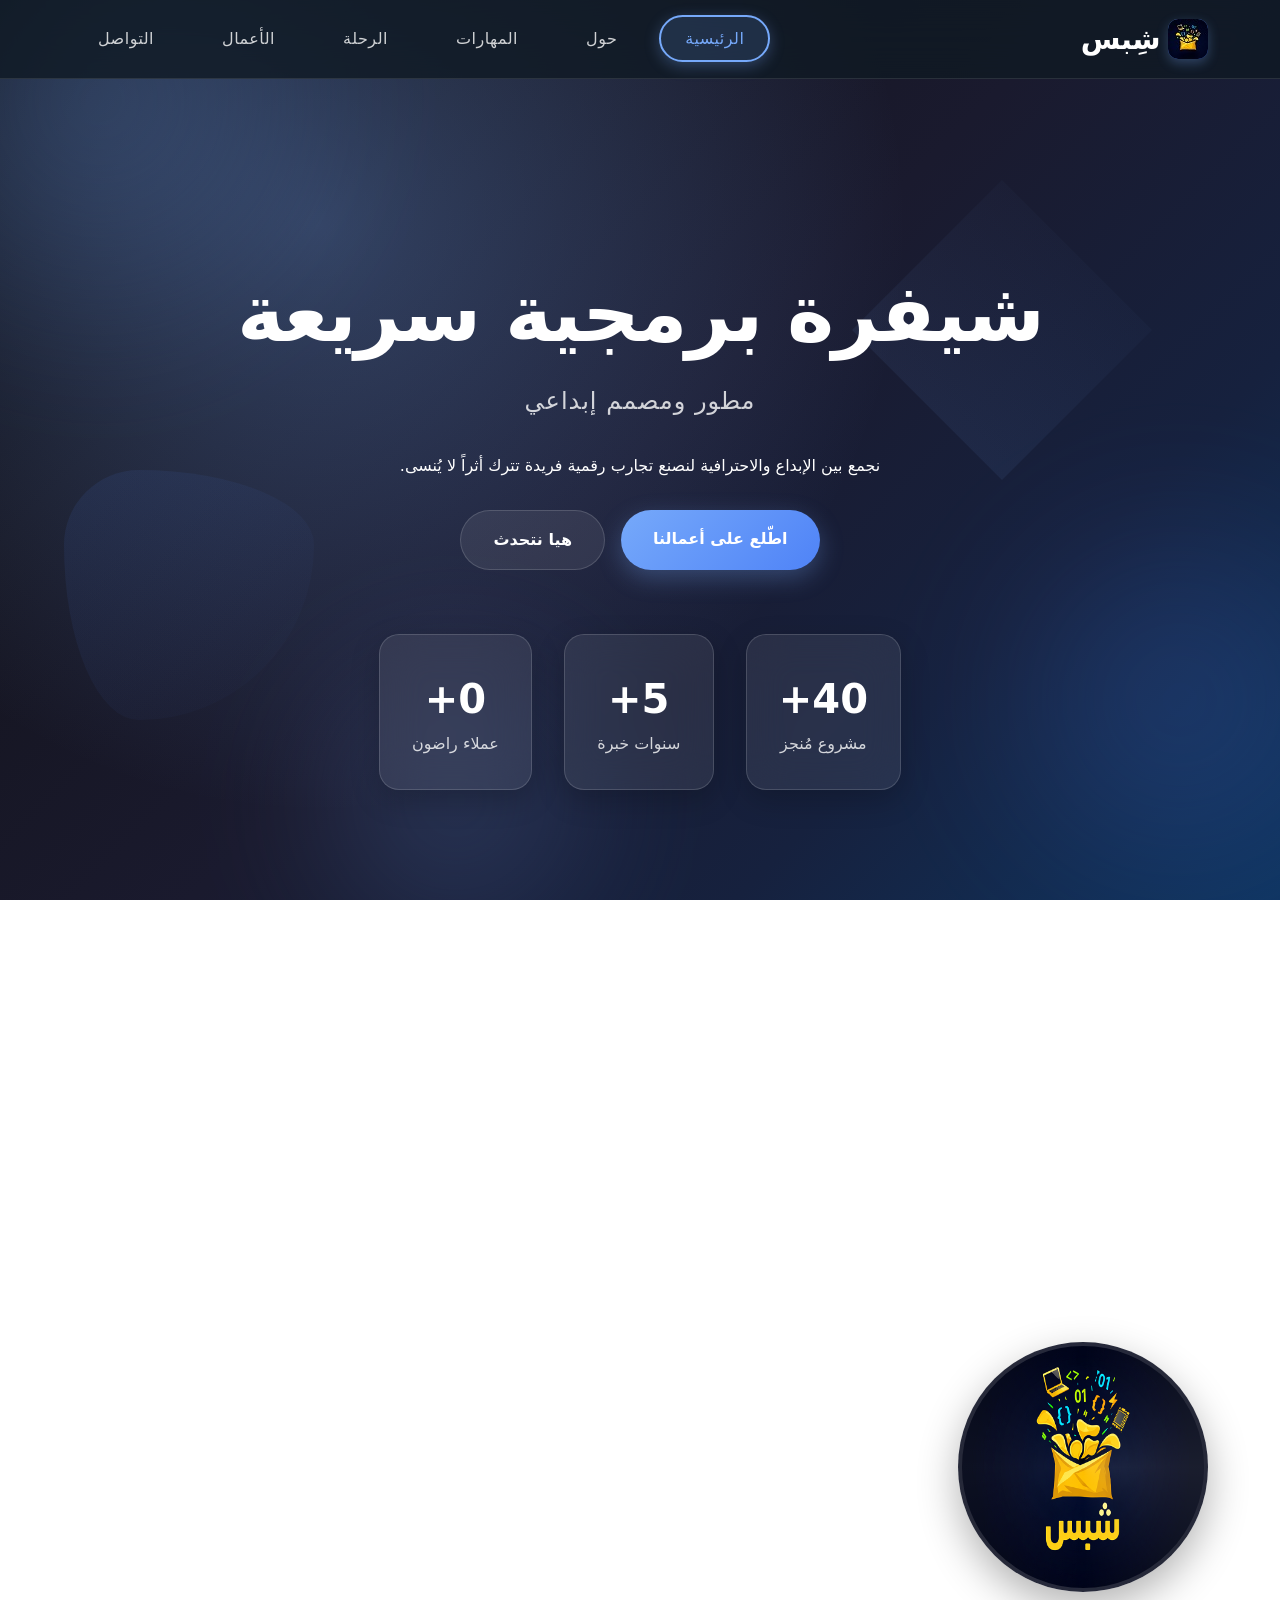
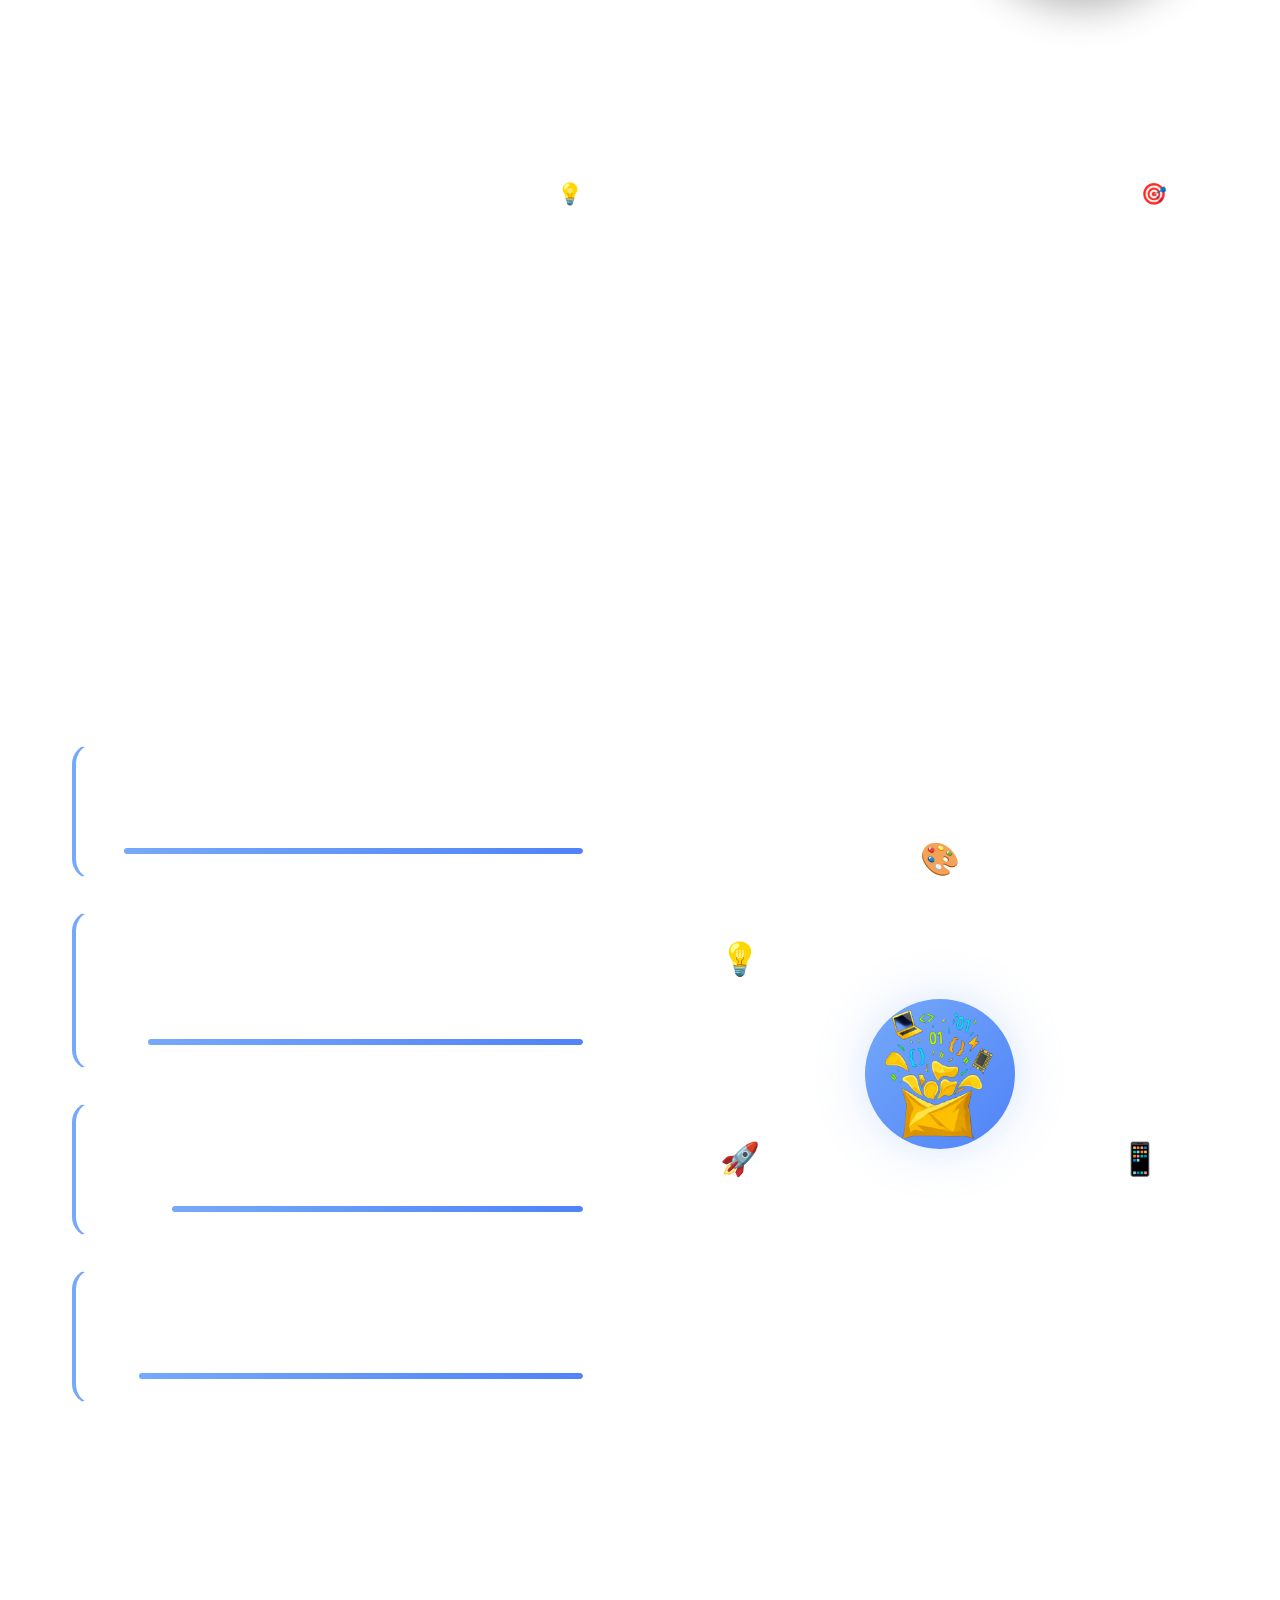
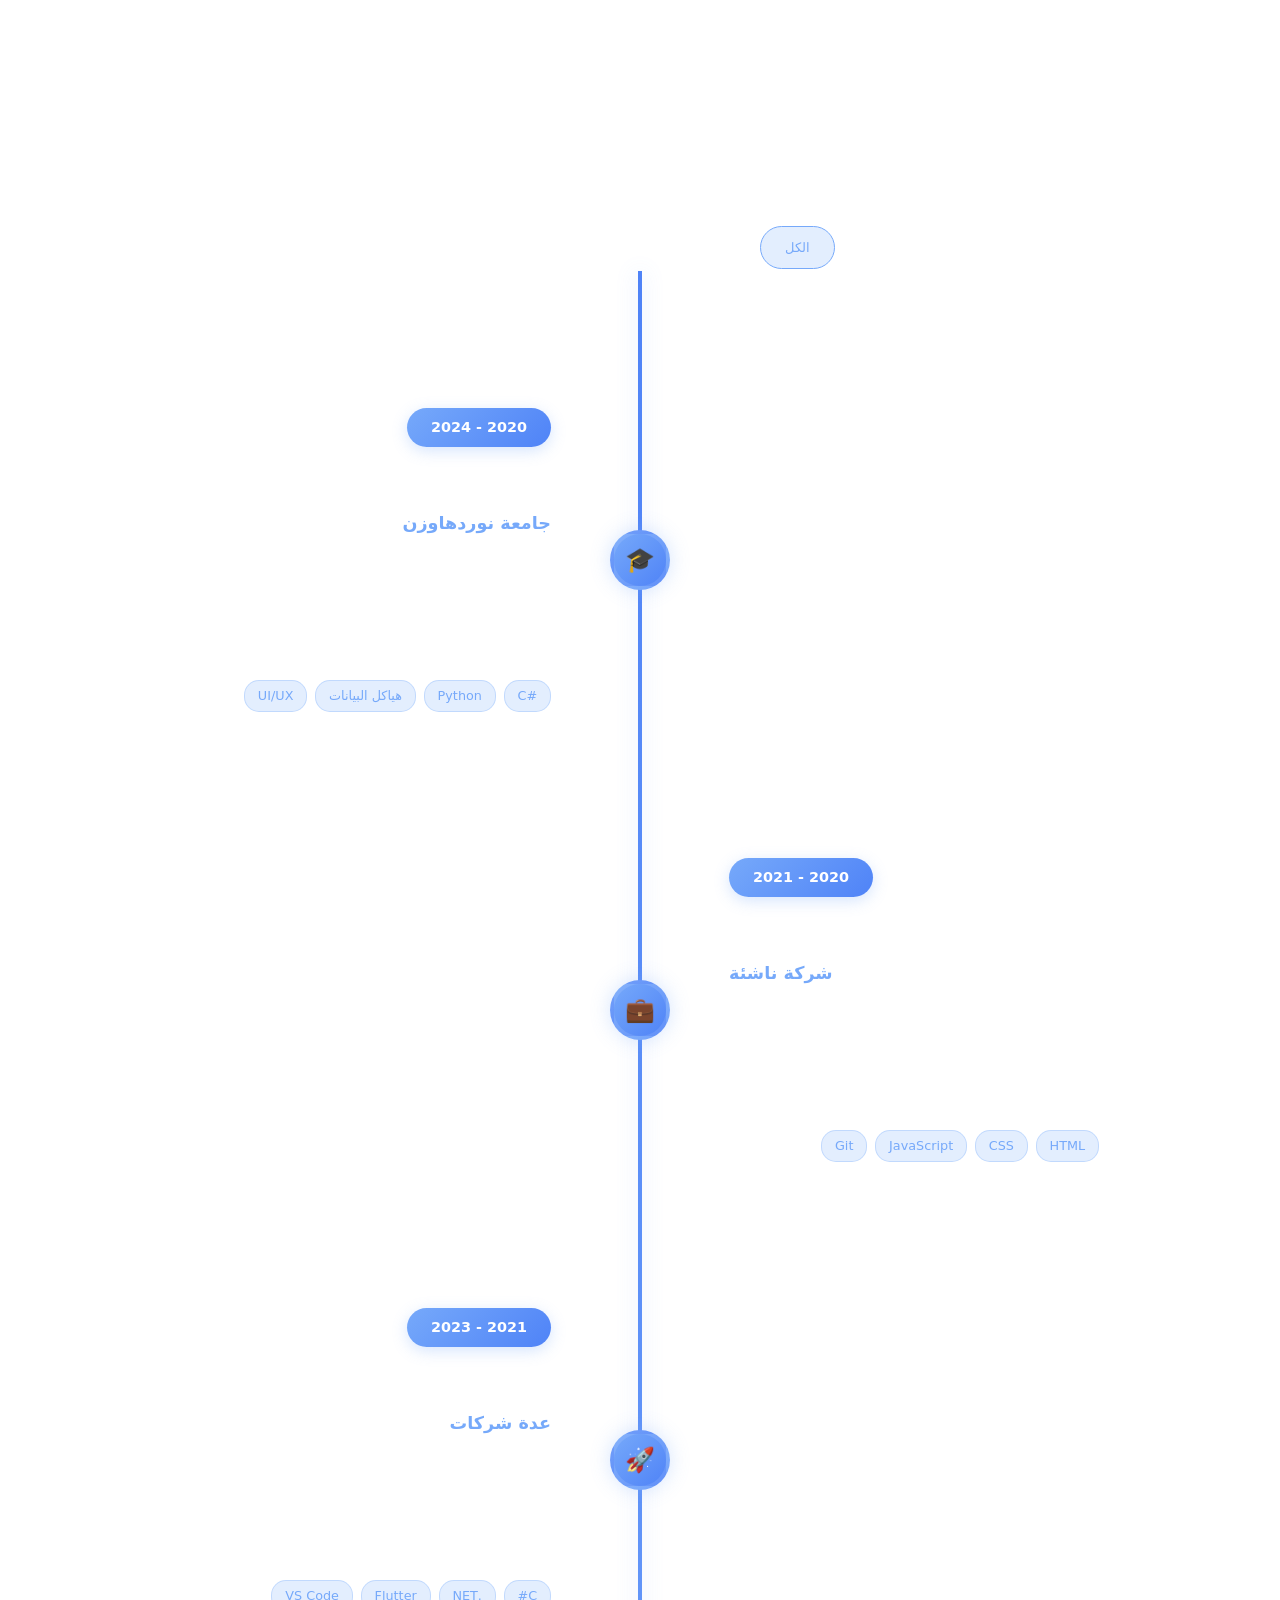
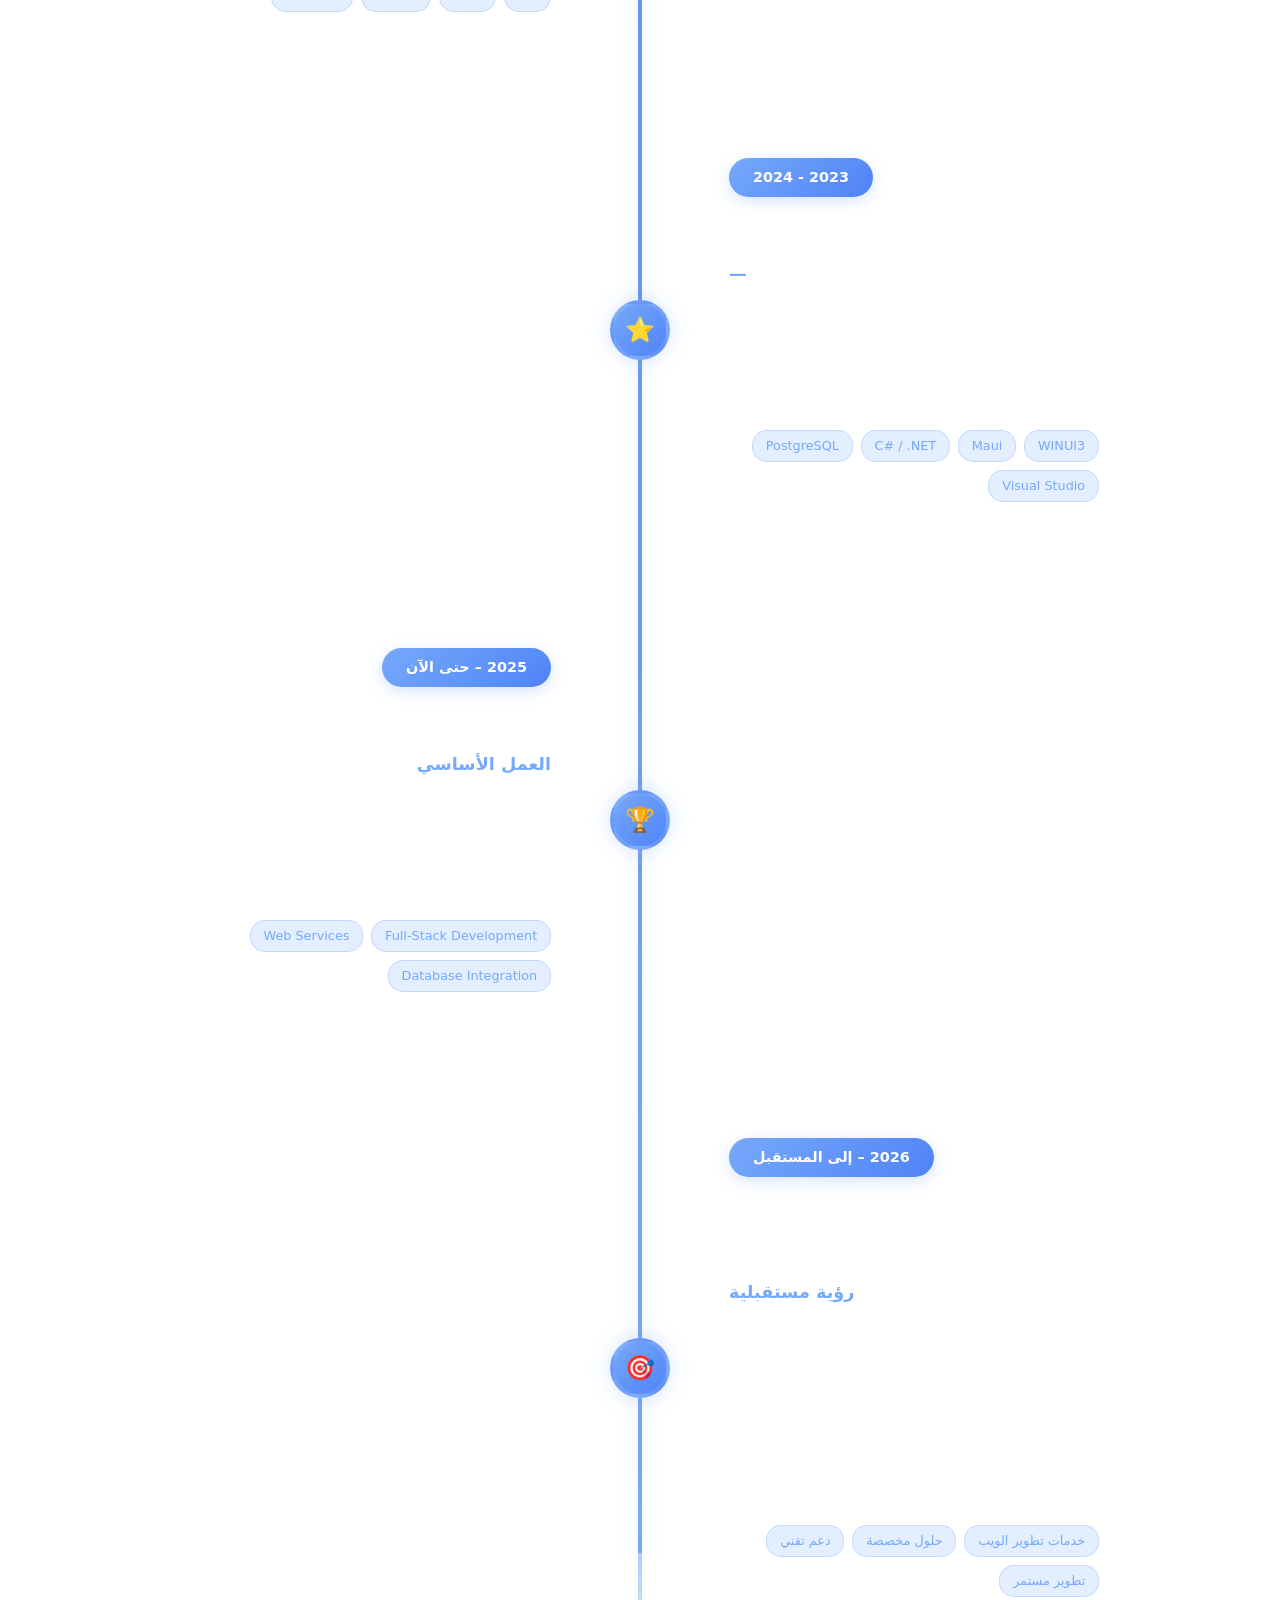
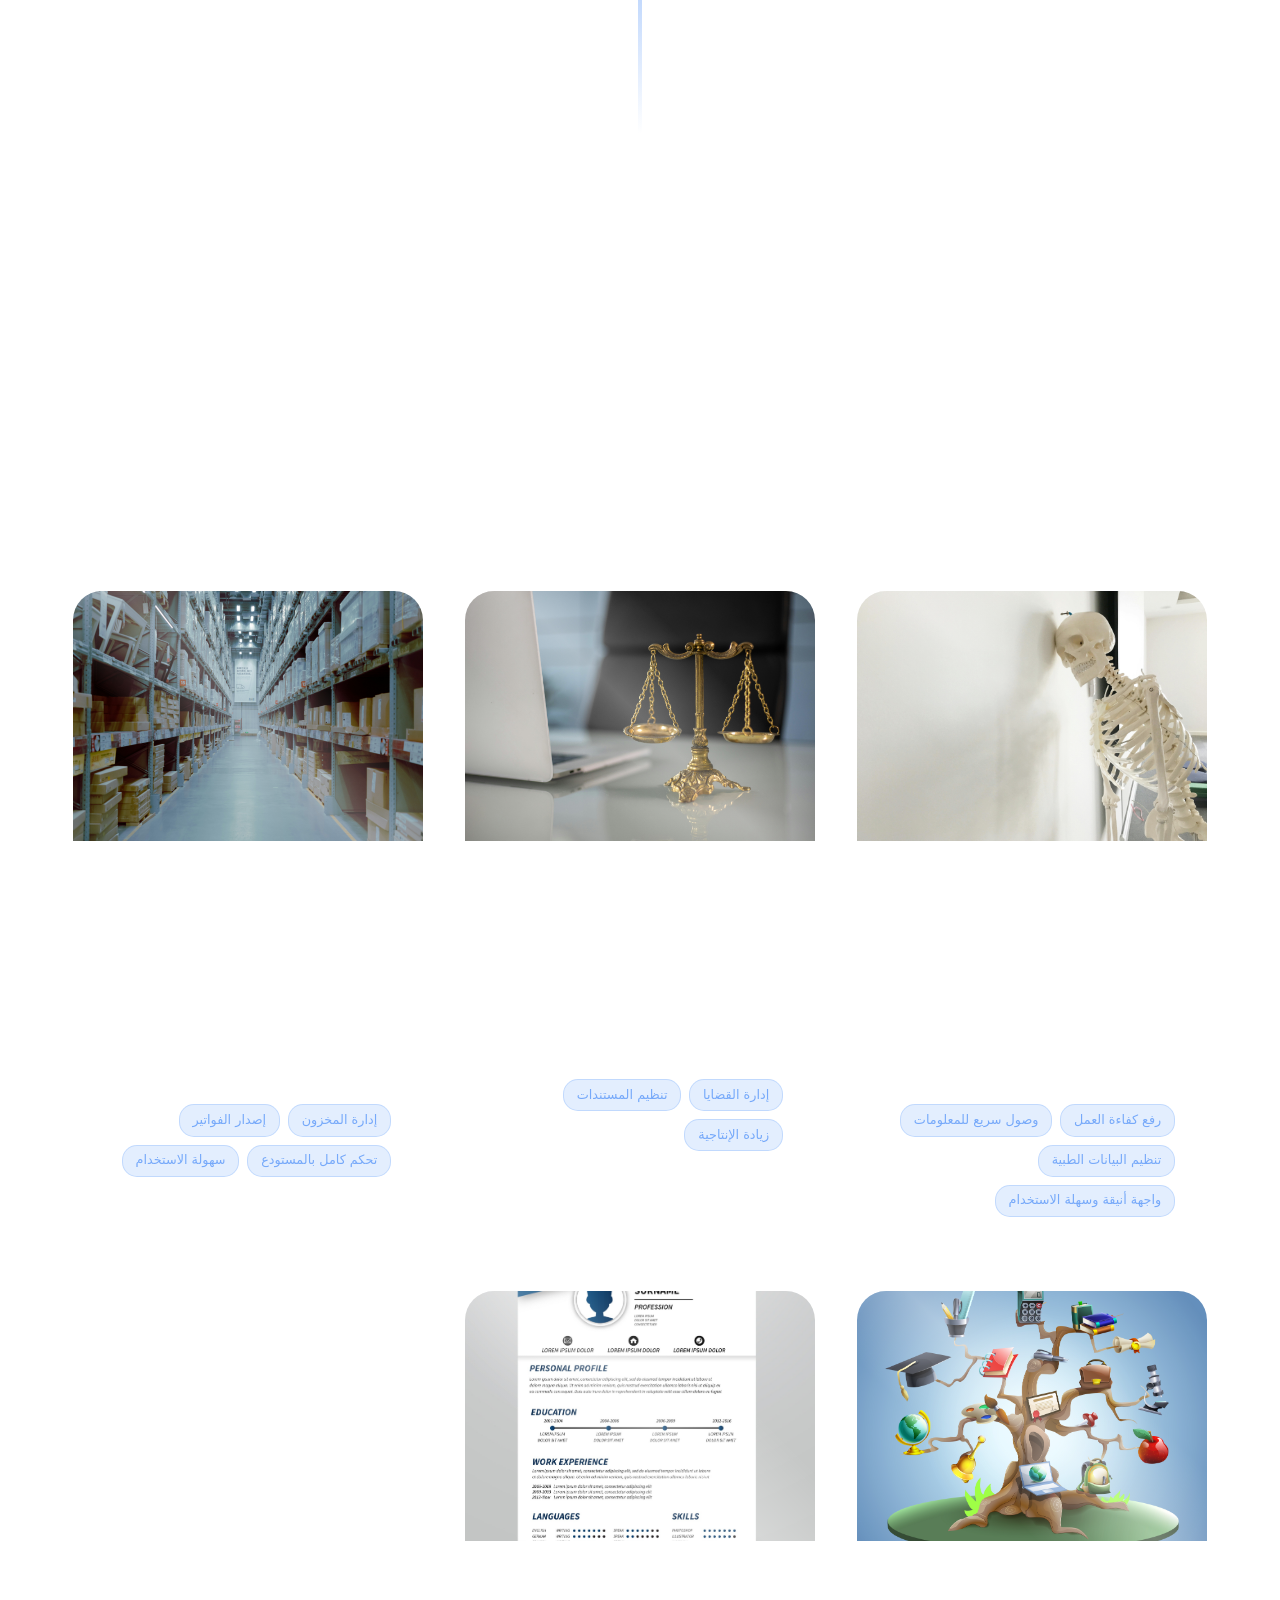
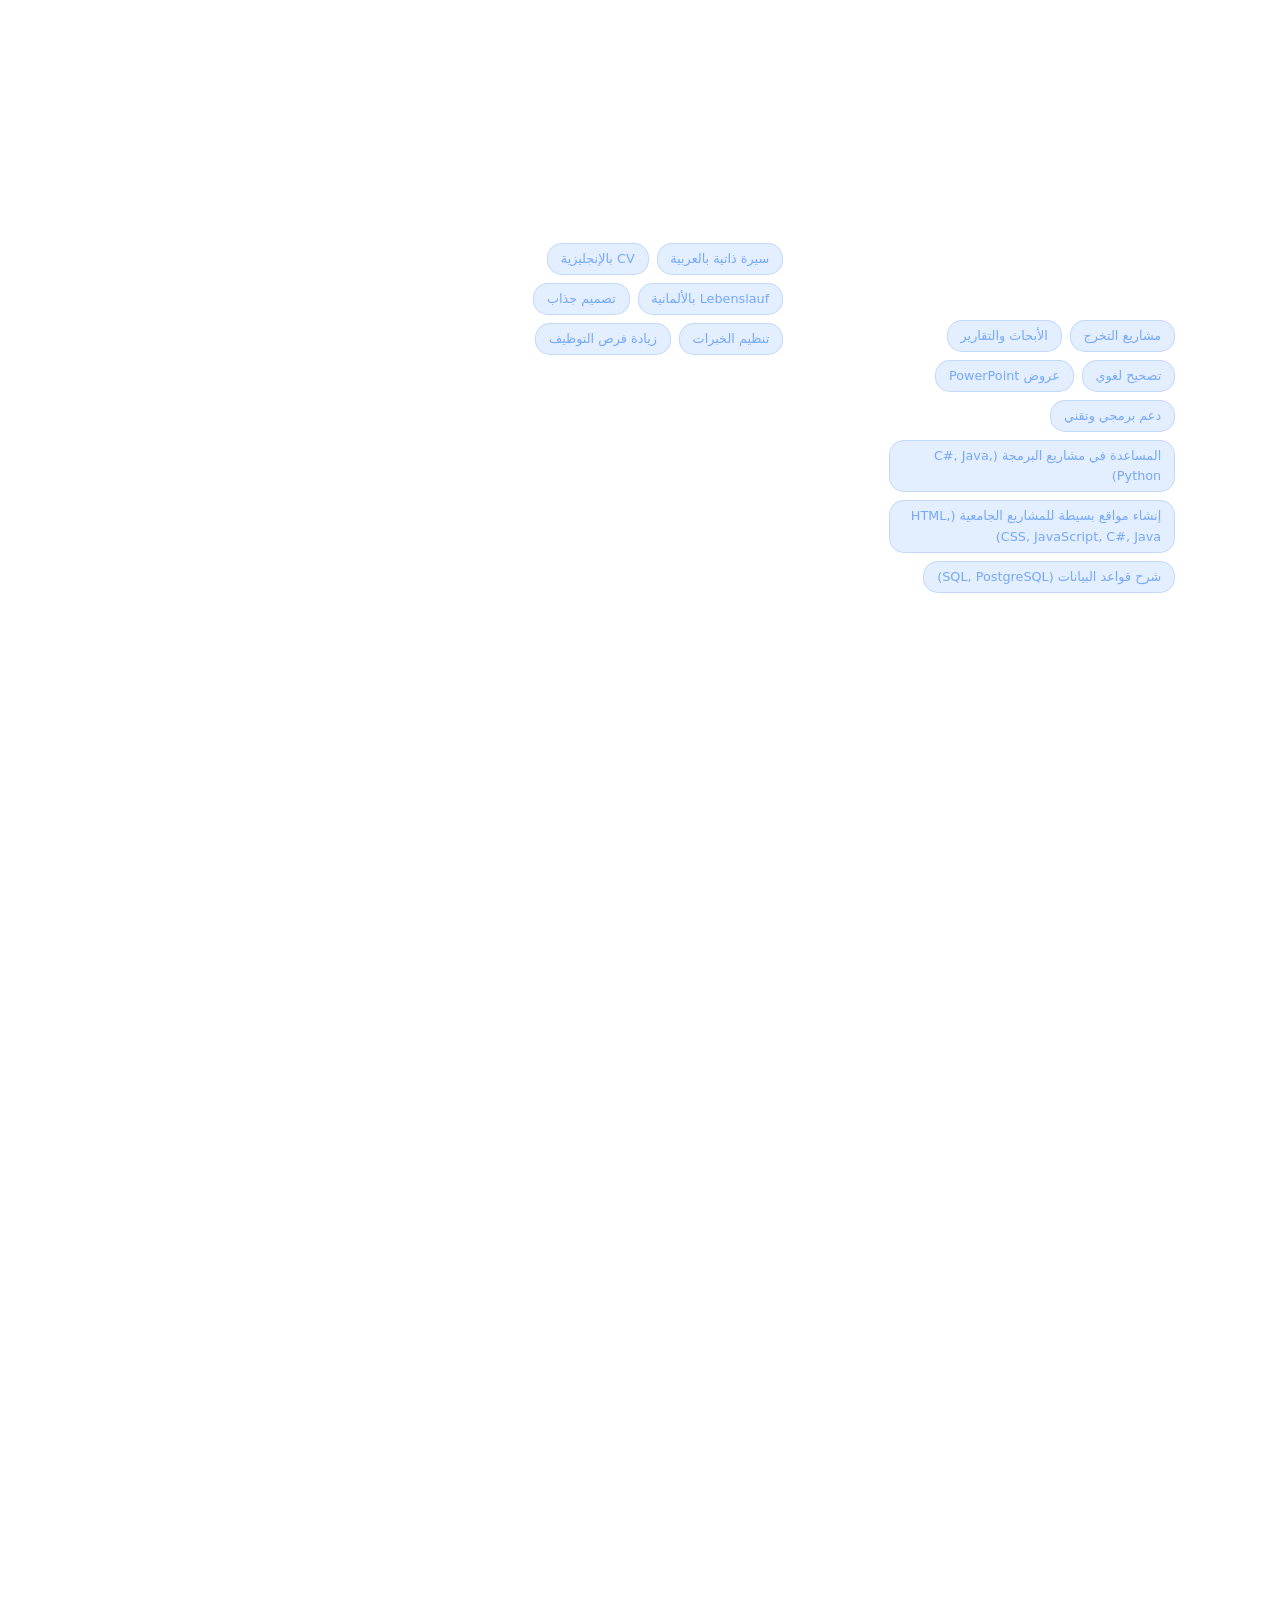
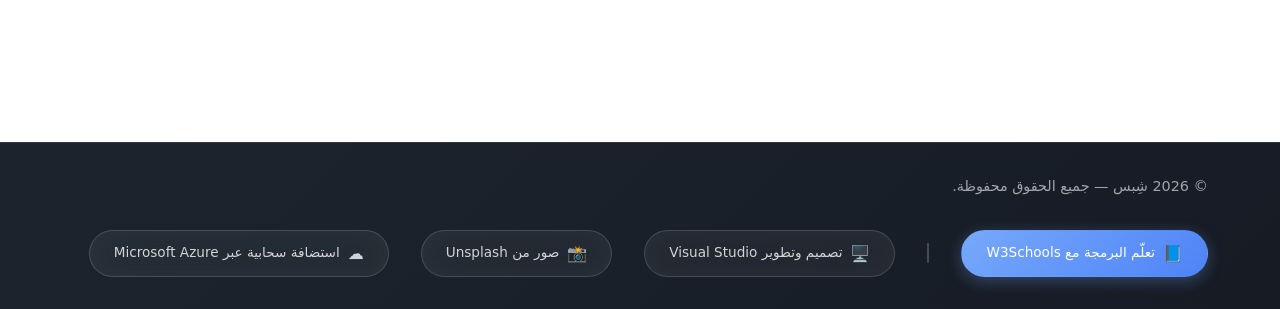
==== commit 9c100839: "تح" ====
--- a/index.html
+++ b/index.html
@@ -388,58 +388,6 @@
                 </p>
             </div>
 
-            <!-- Image Slider Section -->
-            <div class="image-slider-section">
-                <h3 class="slider-title">معرض الصور</h3>
-                <div class="image-slider-container">
-                    <button class="slider-arrow slider-arrow-left" id="sliderNext" aria-label="صورة سابقة">
-                        <span>❯</span>
-                    </button>
-                    <div class="slider-wrapper">
-                        <div class="slider-track" id="sliderTrack">
-                            <div class="slider-image-item">
-                                <img src="images/doctorlog.jpg" alt="صورة 1">
-                            </div>
-                            <div class="slider-image-item">
-                                <img src="images/cv.jpg" alt="صورة 2">
-                            </div>
-                            <div class="slider-image-item">
-                                <img src="images/education.jpg" alt="صورة 3">
-                            </div>
-                            <div class="slider-image-item">
-                                <img src="images/store.jpg" alt="صورة 4">
-                            </div>
-                            <div class="slider-image-item">
-                                <img src="images/lawyer.jpg" alt="صورة 5">
-                            </div>
-                            <div class="slider-image-item">
-                                <img src="images/cv-page1.jpg" alt="صورة 6">
-                            </div>
-                            <div class="slider-image-item">
-                                <img src="images/cv-page2.jpg" alt="صورة 7">
-                            </div>
-                            <div class="slider-image-item">
-                                <img src="images/logoTran.png" alt="صورة 8">
-                            </div>                            
-                        </div>
-                    </div>
-                    <button class="slider-arrow slider-arrow-right" id="sliderPrev" aria-label="صورة لاحقة">
-                        <span>❮</span>
-                    </button>
-                </div>
-                <div class="slider-dots" id="sliderDots"></div>
-            </div>
-
-            <!-- Image Lightbox Modal -->
-            <div class="image-lightbox" id="imageLightbox">
-                <div class="lightbox-content">
-                    <button class="lightbox-close" id="lightboxClose">&times;</button>
-                    <img id="lightboxImage" src="" alt="">
-                    <button class="lightbox-arrow lightbox-prev" id="lightboxPrev">❮</button>
-                    <button class="lightbox-arrow lightbox-next" id="lightboxNext">❯</button>
-                </div>
-            </div>
-
             <div class="portfolio-grid">
                 <div class="portfolio-card">
                     <div class="portfolio-image doctorlog"></div>
@@ -461,7 +409,7 @@
                 </div>
                 
                 <div class="portfolio-card">
-                    <div class="portfolio-image lawyer"></div>
+                    <div class="portfolio-image analytics"></div>
                     <div class="portfolio-content">
                         <h3 class="portfolio-title">إدارة مكاتب المحاماة</h3>
                         <p class="portfolio-description"> نظام متطور يسهل عمل المحامين ويحوّل إدارة القضايا 
@@ -476,7 +424,7 @@
                 </div>
                 
                 <div class="portfolio-card">
-                    <div class="portfolio-image store"></div>
+                    <div class="portfolio-image music"></div>
                     <div class="portfolio-content">
                         <h3 class="portfolio-title">المستودع</h3>
                         <p class="portfolio-description"> نظام شامل لإدارة المستودعات و
@@ -621,3 +569,4 @@
 </html>
 
 
+
--- a/style.css
+++ b/style.css
@@ -23,7 +23,8 @@
 html, body {
     direction: rtl;   
     text-align: right;
-    font-family: 'Segoe UI', system-ui, -apple-system, sans-serif;
+    overflow-x: hidden;
+    /* touch-action: pan-x; */
 }
 
 .ltr-text {
@@ -635,7 +636,7 @@
     width: 250px;
     height: 250px;
     border-radius: 50%;
-    background-image: url('images/logoTran.png');
+    background-image: url('images/shibs-Logo.png');
     background-size: cover;
     background-position: center;
     box-shadow: 0 15px 40px rgba(0, 0, 0, 0.3);
@@ -1322,23 +1323,23 @@
 
 /* Specific portfolio images */
 .portfolio-image.doctorlog {
-    background-image: url('/images/doctorlog.jpg');
-}
-
-.portfolio-image.store {
-    background-image: url('../images/store.jpg');
-}
-
-.portfolio-image.lawyer {
-    background-image: url('../images/lawyer.jpg');
+    background-image: url('images/portfolio-doctorlog.jpg');
+}
+
+.portfolio-image.analytics {
+    background-image: url('images/portfolio-analytics.jpg');
+}
+
+.portfolio-image.music {
+    background-image: url('images/portfolio-music.jpg');
+}
+
+.portfolio-image.education {
+    background-image: url('images/portfolio-education.jpg');
 }
 
 .portfolio-image.cv {
-    background-image: url('../images/cv.jpg');
-}
-
-.portfolio-image.education {
-    background-image: url('../images/education.jpg');
+    background-image: url('images/portfolio-CV.jpg');
 }
 
 .portfolio-content {
@@ -1814,310 +1815,5 @@
 
 }
 
-/* Image Slider Styles */
-.image-slider-section {
-    margin: 3rem 0;
-    padding: 2rem 0;
-    border-top: 1px solid rgba(255, 255, 255, 0.1);
-    border-bottom: 1px solid rgba(255, 255, 255, 0.1);
-}
-
-.slider-title {
-    text-align: center;
-    font-size: 1.5rem;
-    margin-bottom: 2rem;
-    color: var(--accent-blue);
-    font-weight: 600;
-}
-
-.image-slider-container {
-    display: flex;
-    align-items: center;
-    justify-content: center;
-    position: relative;
-    max-width: 600px;
-    margin: 0 auto;
-    padding: 0 60px;
-}
-
-.slider-wrapper {
-    width: 100%;
-    overflow: hidden;
-    border-radius: 12px;
-    background: rgba(255, 255, 255, 0.05);
-    border: 1px solid rgba(255, 255, 255, 0.1);
-    aspect-ratio: 4/3;
-    display: flex;
-    align-items: center;
-    justify-content: center;
-    direction: ltr;
-}
-
-.slider-track {
-    display: flex;
-    transition: transform 0.5s cubic-bezier(0.25, 0.46, 0.45, 0.94);
-    width: 100%;
-    height: 100%;
-    direction: ltr;
-}
-
-.slider-image-item {
-    min-width: 100%;
-    width: 100%;
-    height: 100%;
-    display: flex;
-    align-items: center;
-    justify-content: center;
-    flex-shrink: 0;
-    overflow: hidden;
-}
-
-.slider-image-item img {
-    width: 100%;
-    height: 100%;
-    object-fit: cover;
-    object-position: center;
-    border-radius: 12px;
-    display: block;
-}
-
-.slider-arrow {
-    width: 45px;
-    height: 45px;
-    border-radius: 50%;
-    background: linear-gradient(135deg, var(--accent-blue), var(--accent-blue-dark));
-    border: none;
-    color: white;
-    font-size: 1.5rem;
-    cursor: pointer;
-    display: flex;
-    align-items: center;
-    justify-content: center;
-    transition: all 0.3s ease;
-    box-shadow: 0 4px 15px rgba(118, 169, 250, 0.3);
-    position: absolute;
-    top: 50%;
-    transform: translateY(-50%);
-    z-index: 10;
-}
-
-.slider-arrow:hover {
-    transform: translateY(-50%) scale(1.1);
-    box-shadow: 0 6px 20px rgba(118, 169, 250, 0.5);
-}
-
-.slider-arrow:active {
-    transform: translateY(-50%) scale(0.95);
-}
-
-.slider-arrow-left {
-    right: 100%;
-    margin-right: 15px;
-}
-
-.slider-arrow-right {
-    left: 100%;
-    margin-left: 15px;
-}
-
-.slider-dots {
-    display: flex;
-    gap: 0.5rem;
-    justify-content: center;
-    margin-top: 1.5rem;
-    flex-wrap: wrap;
-}
-
-.slider-dot {
-    width: 10px;
-    height: 10px;
-    border-radius: 50%;
-    background: rgba(255, 255, 255, 0.3);
-    cursor: pointer;
-    transition: all 0.3s ease;
-    border: 2px solid transparent;
-}
-
-.slider-dot:hover {
-    background: rgba(255, 255, 255, 0.5);
-    transform: scale(1.2);
-}
-
-.slider-dot.active {
-    background: var(--accent-blue);
-    width: 30px;
-    border-radius: 5px;
-    box-shadow: 0 0 10px var(--accent-glow);
-}
-
-@media (max-width: 768px) {
-    .image-slider-container {
-        gap: 1rem;
-        padding: 0 50px;
-    }
-
-    .slider-arrow {
-        width: 40px;
-        height: 40px;
-        font-size: 1.2rem;
-    }
-
-    .slider-arrow-left {
-        margin-right: 10px;
-    }
-
-    .slider-arrow-right {
-        margin-left: 10px;
-    }
-
-    .slider-wrapper {
-        aspect-ratio: 3/2;
-    }
-
-    .slider-title {
-        font-size: 1.2rem;
-        margin-bottom: 1.5rem;
-    }
-}
-
-/* Image Lightbox Styles */
-.image-lightbox {
-    display: none;
-    position: fixed;
-    top: 0;
-    left: 0;
-    width: 100%;
-    height: 100%;
-    background: rgba(0, 0, 0, 0.95);
-    z-index: 2000;
-    opacity: 0;
-    transition: opacity 0.3s ease;
-    align-items: center;
-    justify-content: center;
-    overflow-y: auto;
-    padding: 40px 20px;
-}
-
-.image-lightbox.active {
-    display: flex;
-    opacity: 1;
-}
-
-.lightbox-content {
-    position: relative;
-    width: 90%;
-    max-width: 900px;
-    display: flex;
-    align-items: center;
-    justify-content: center;
-    animation: zoomIn 0.3s ease;
-    min-height: fit-content;
-}
-
-@keyframes zoomIn {
-    from {
-        transform: scale(0.8);
-        opacity: 0;
-    }
-    to {
-        transform: scale(1);
-        opacity: 1;
-    }
-}
-
-#lightboxImage {
-    width: auto;
-    max-width: 100%;
-    height: auto;
-    object-fit: contain;
-    object-position: center;
-    border-radius: 8px;
-}
-
-.lightbox-close {
-    position: absolute;
-    top: 20px;
-    right: 20px;
-    width: 50px;
-    height: 50px;
-    background: rgba(255, 255, 255, 0.2);
-    border: 2px solid white;
-    color: white;
-    font-size: 2rem;
-    cursor: pointer;
-    border-radius: 50%;
-    display: flex;
-    align-items: center;
-    justify-content: center;
-    transition: all 0.3s ease;
-    z-index: 10;
-}
-
-.lightbox-close:hover {
-    background: rgba(255, 255, 255, 0.4);
-    transform: rotate(90deg);
-}
-
-.lightbox-arrow {
-    position: absolute;
-    top: 50%;
-    transform: translateY(-50%);
-    width: 50px;
-    height: 50px;
-    background: rgba(118, 169, 250, 0.8);
-    border: none;
-    color: white;
-    font-size: 1.8rem;
-    cursor: pointer;
-    border-radius: 50%;
-    display: flex;
-    align-items: center;
-    justify-content: center;
-    transition: all 0.3s ease;
-    z-index: 10;
-}
-
-.lightbox-arrow:hover {
-    background: rgba(118, 169, 250, 1);
-    transform: translateY(-50%) scale(1.1);
-}
-
-.lightbox-prev {
-    right: 20px;
-}
-
-.lightbox-next {
-    left: 20px;
-}
-
-@media (max-width: 768px) {
-    .lightbox-content {
-        width: 95%;
-        height: 85vh;
-    }
-
-    .lightbox-close {
-        top: 15px;
-        right: 15px;
-        width: 40px;
-        height: 40px;
-        font-size: 1.5rem;
-    }
-
-    .lightbox-arrow {
-        width: 40px;
-        height: 40px;
-        font-size: 1.3rem;
-    }
-
-    .lightbox-prev {
-        right: 10px;
-    }
-
-    .lightbox-next {
-        left: 10px;
-    }
-}
-
-
-
+
+
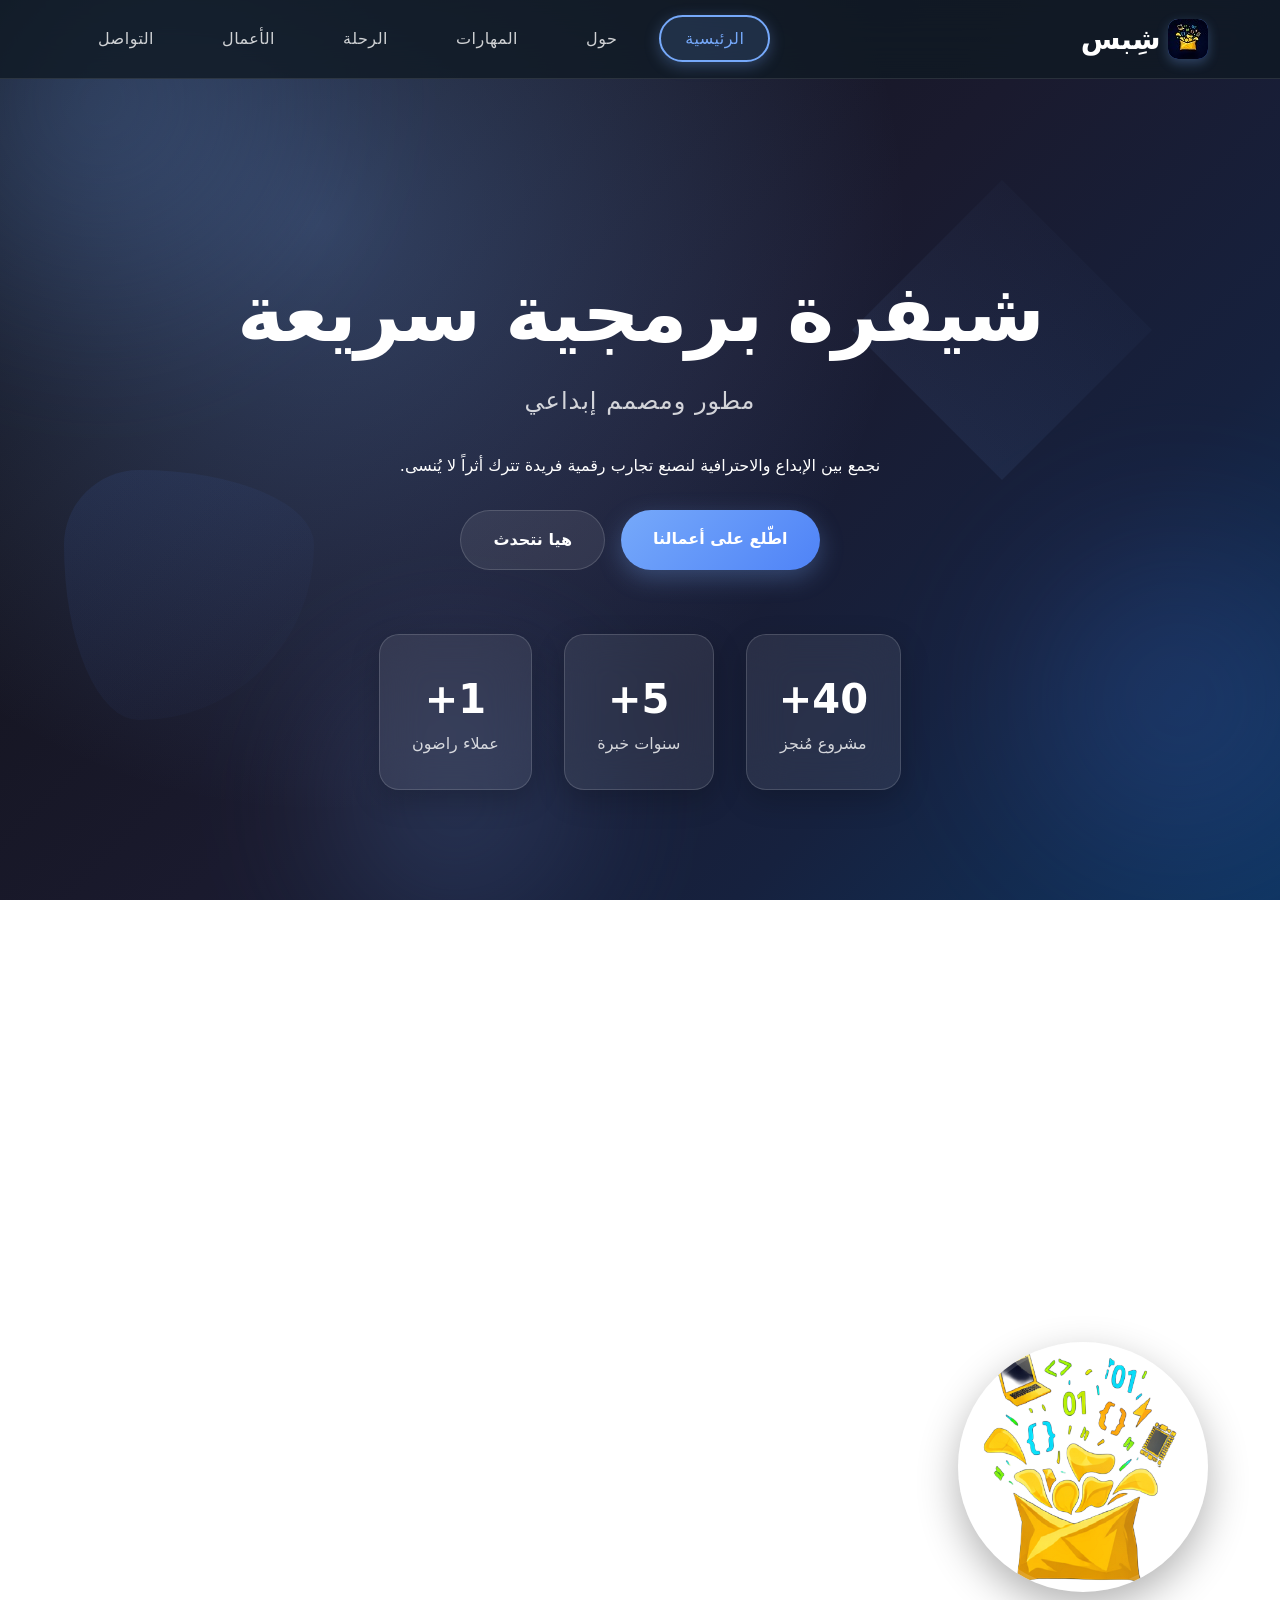
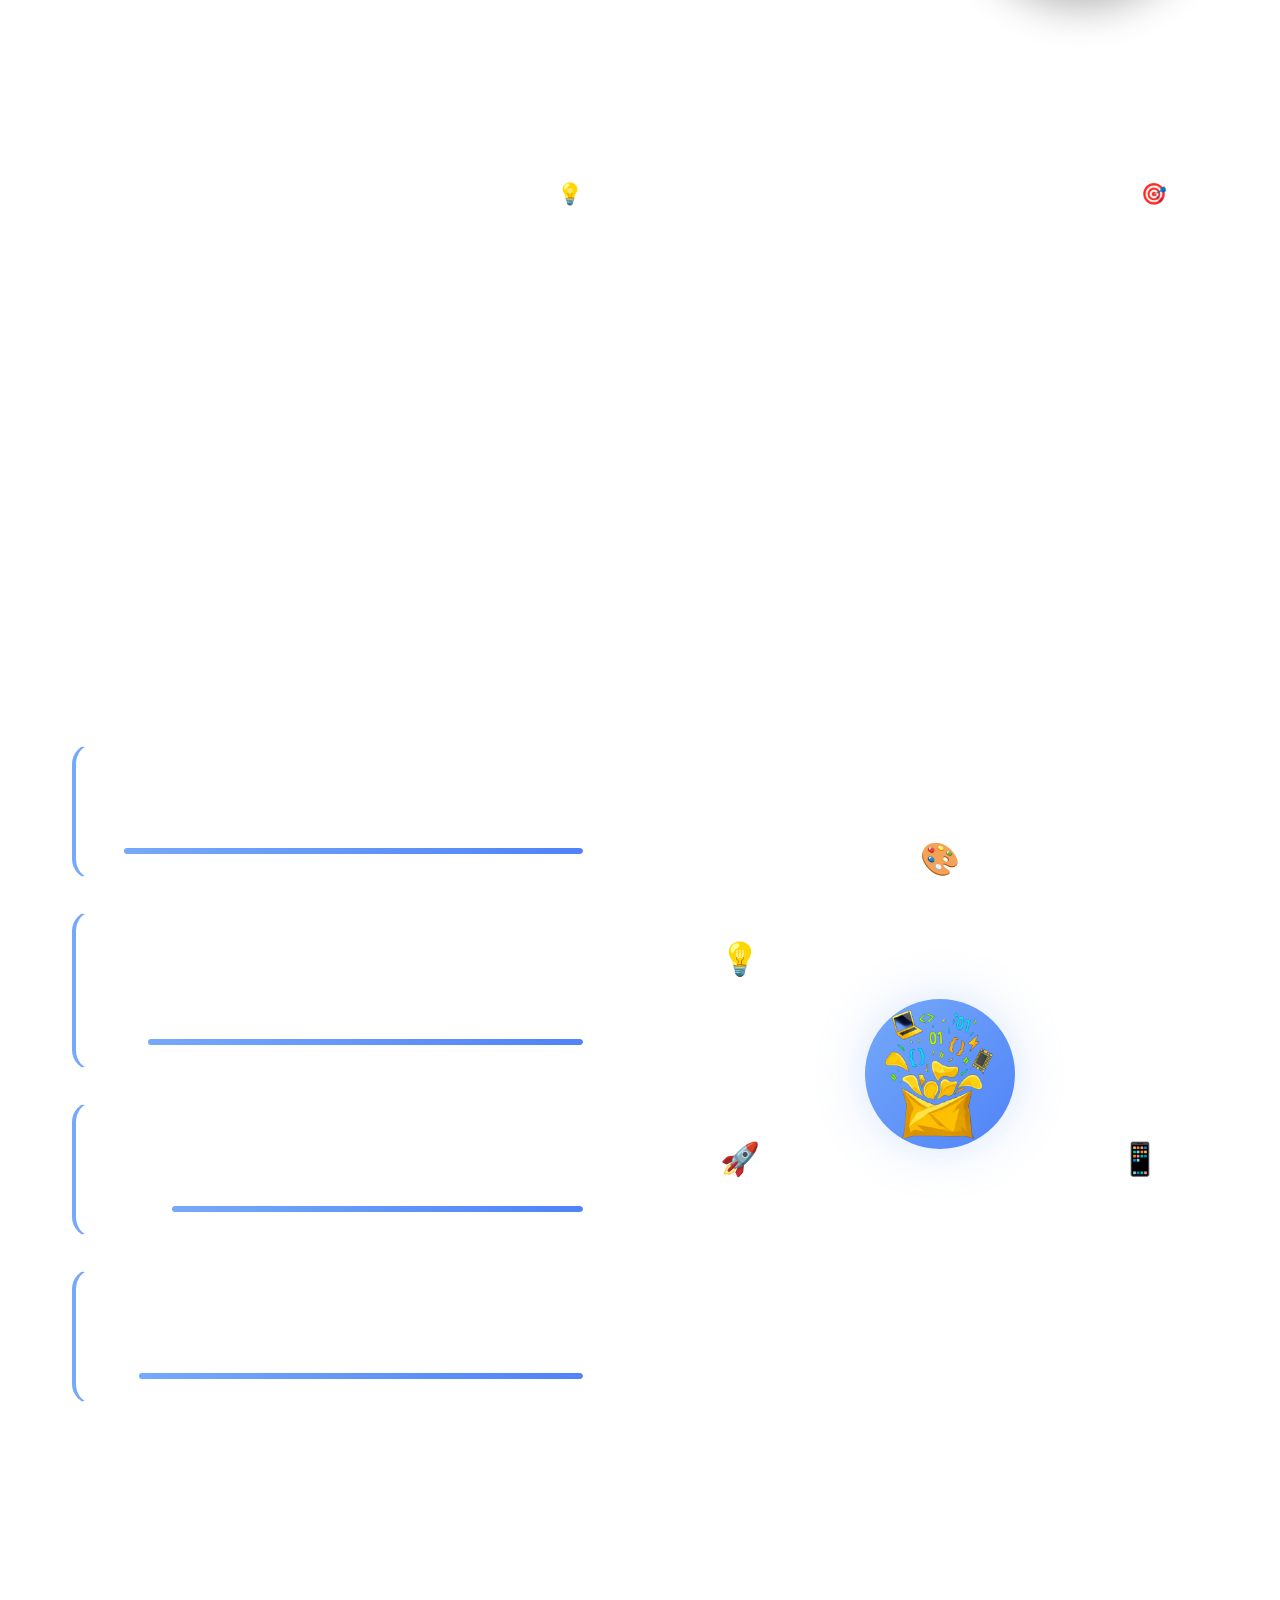
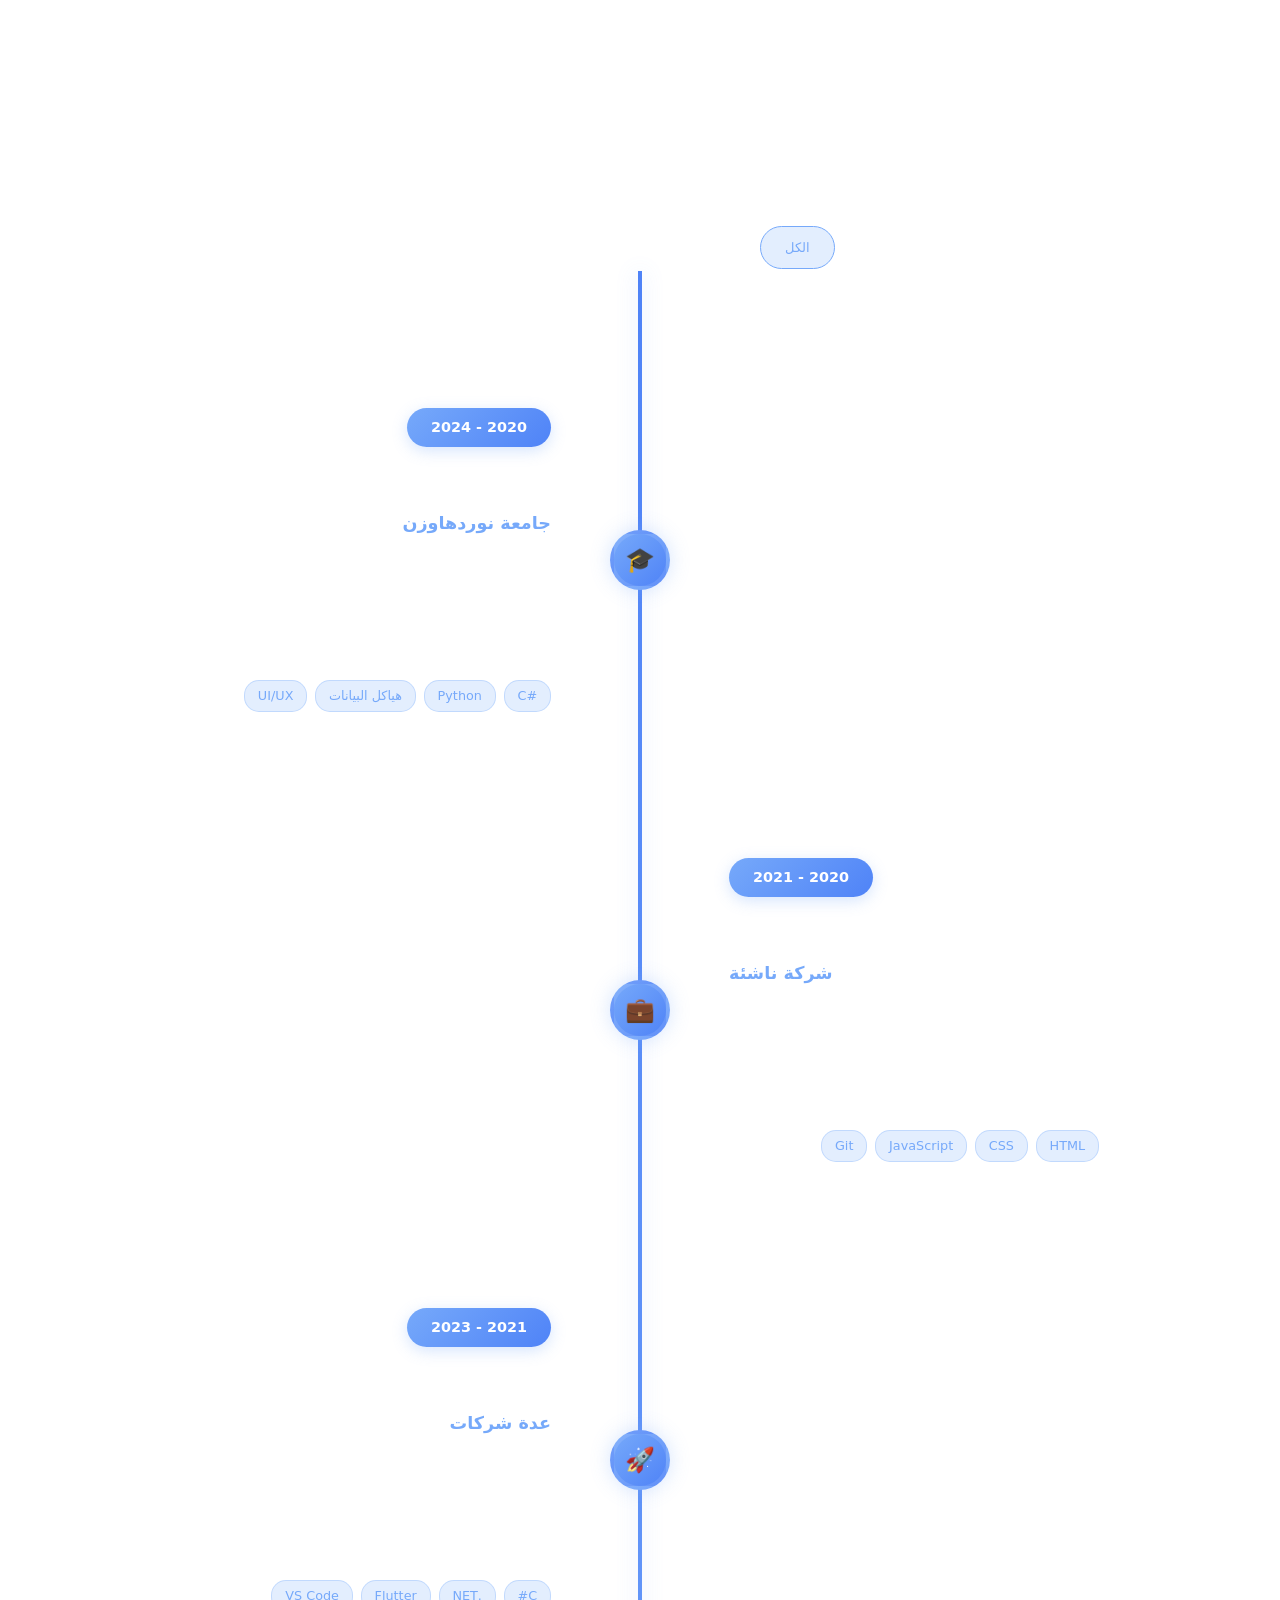
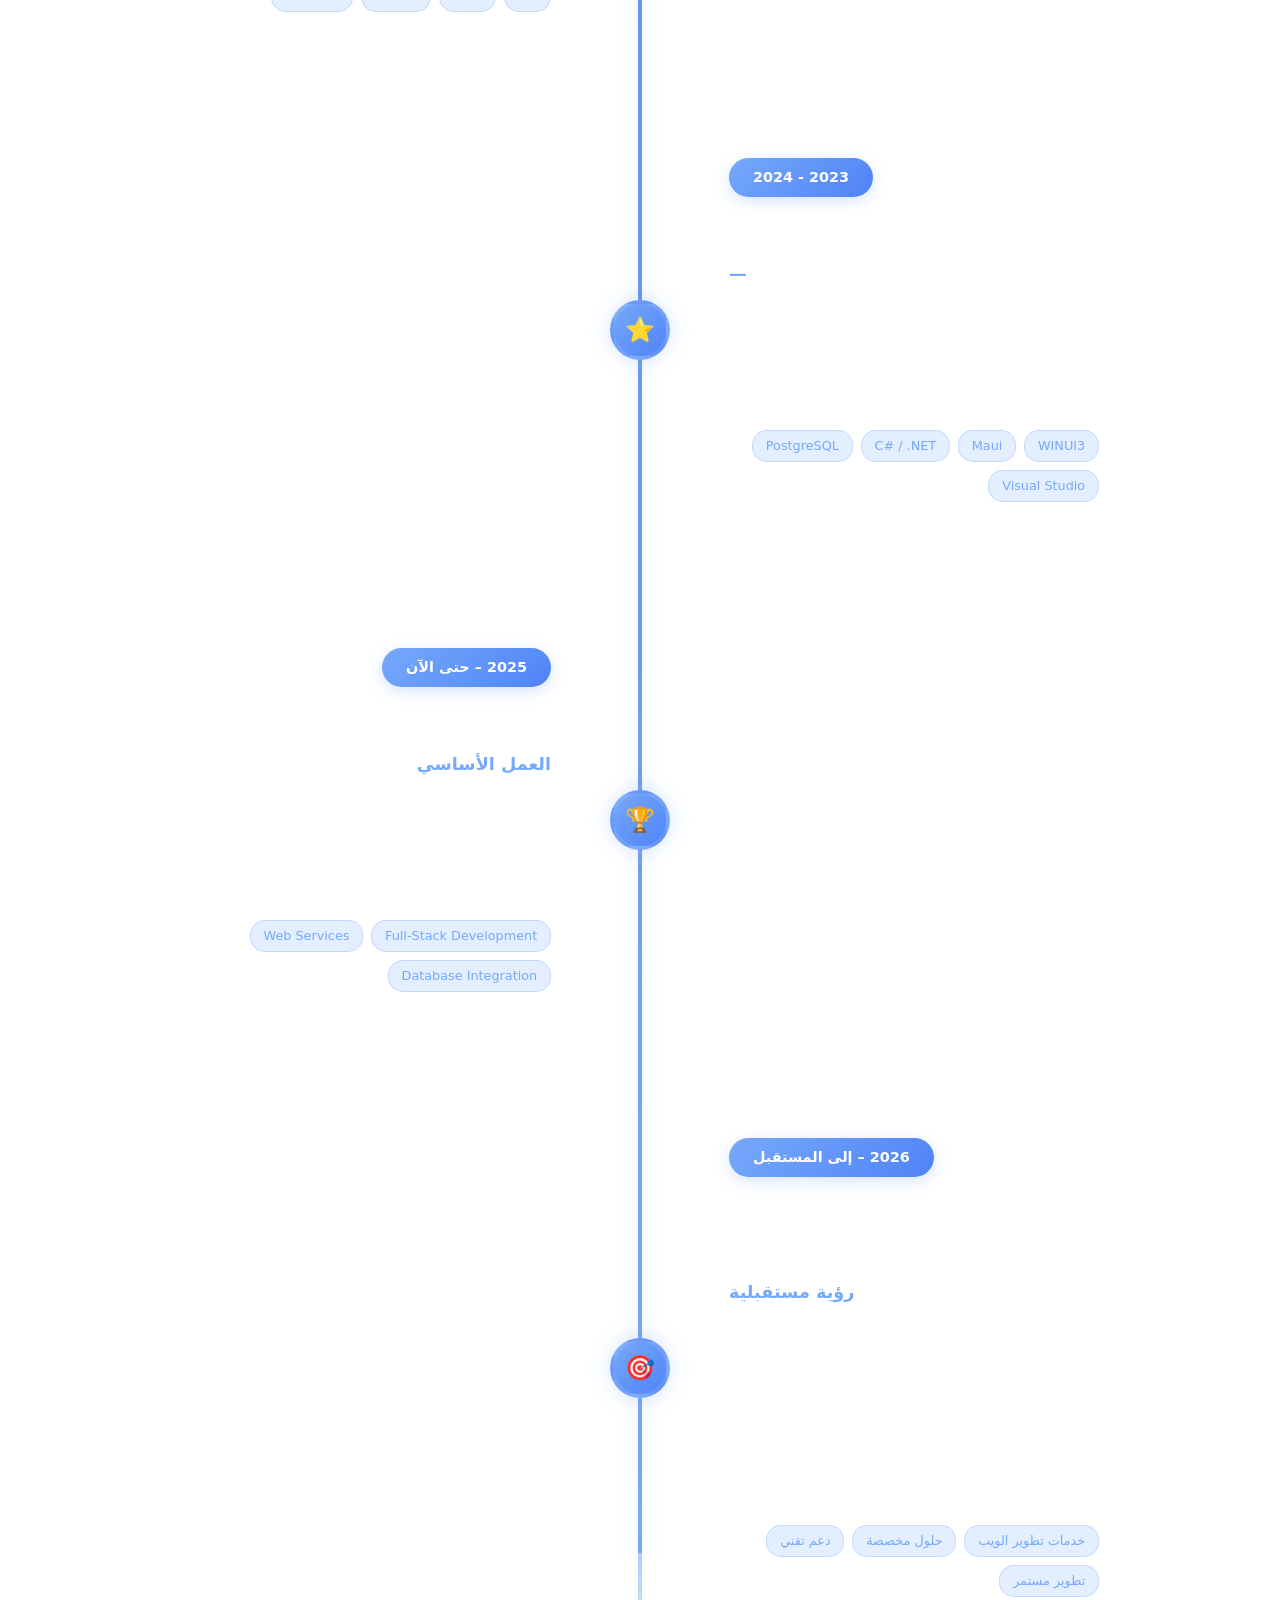
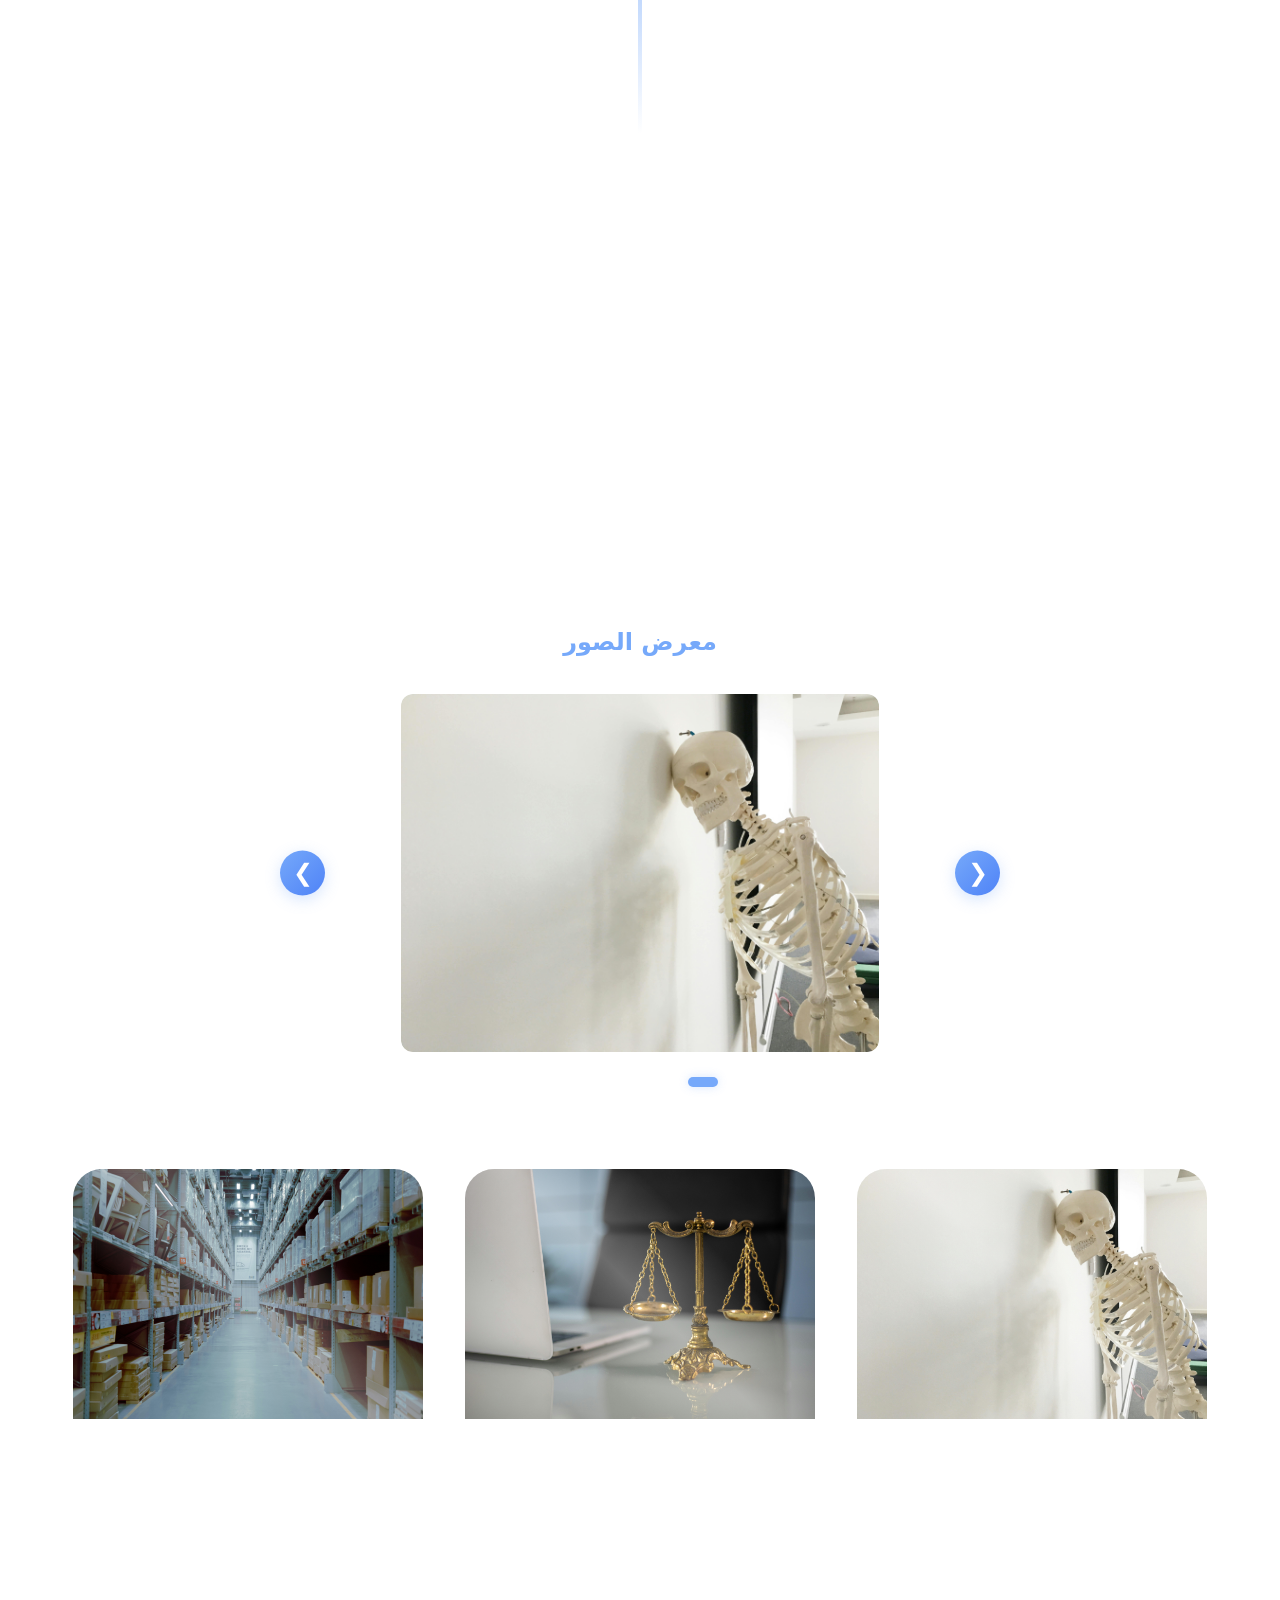
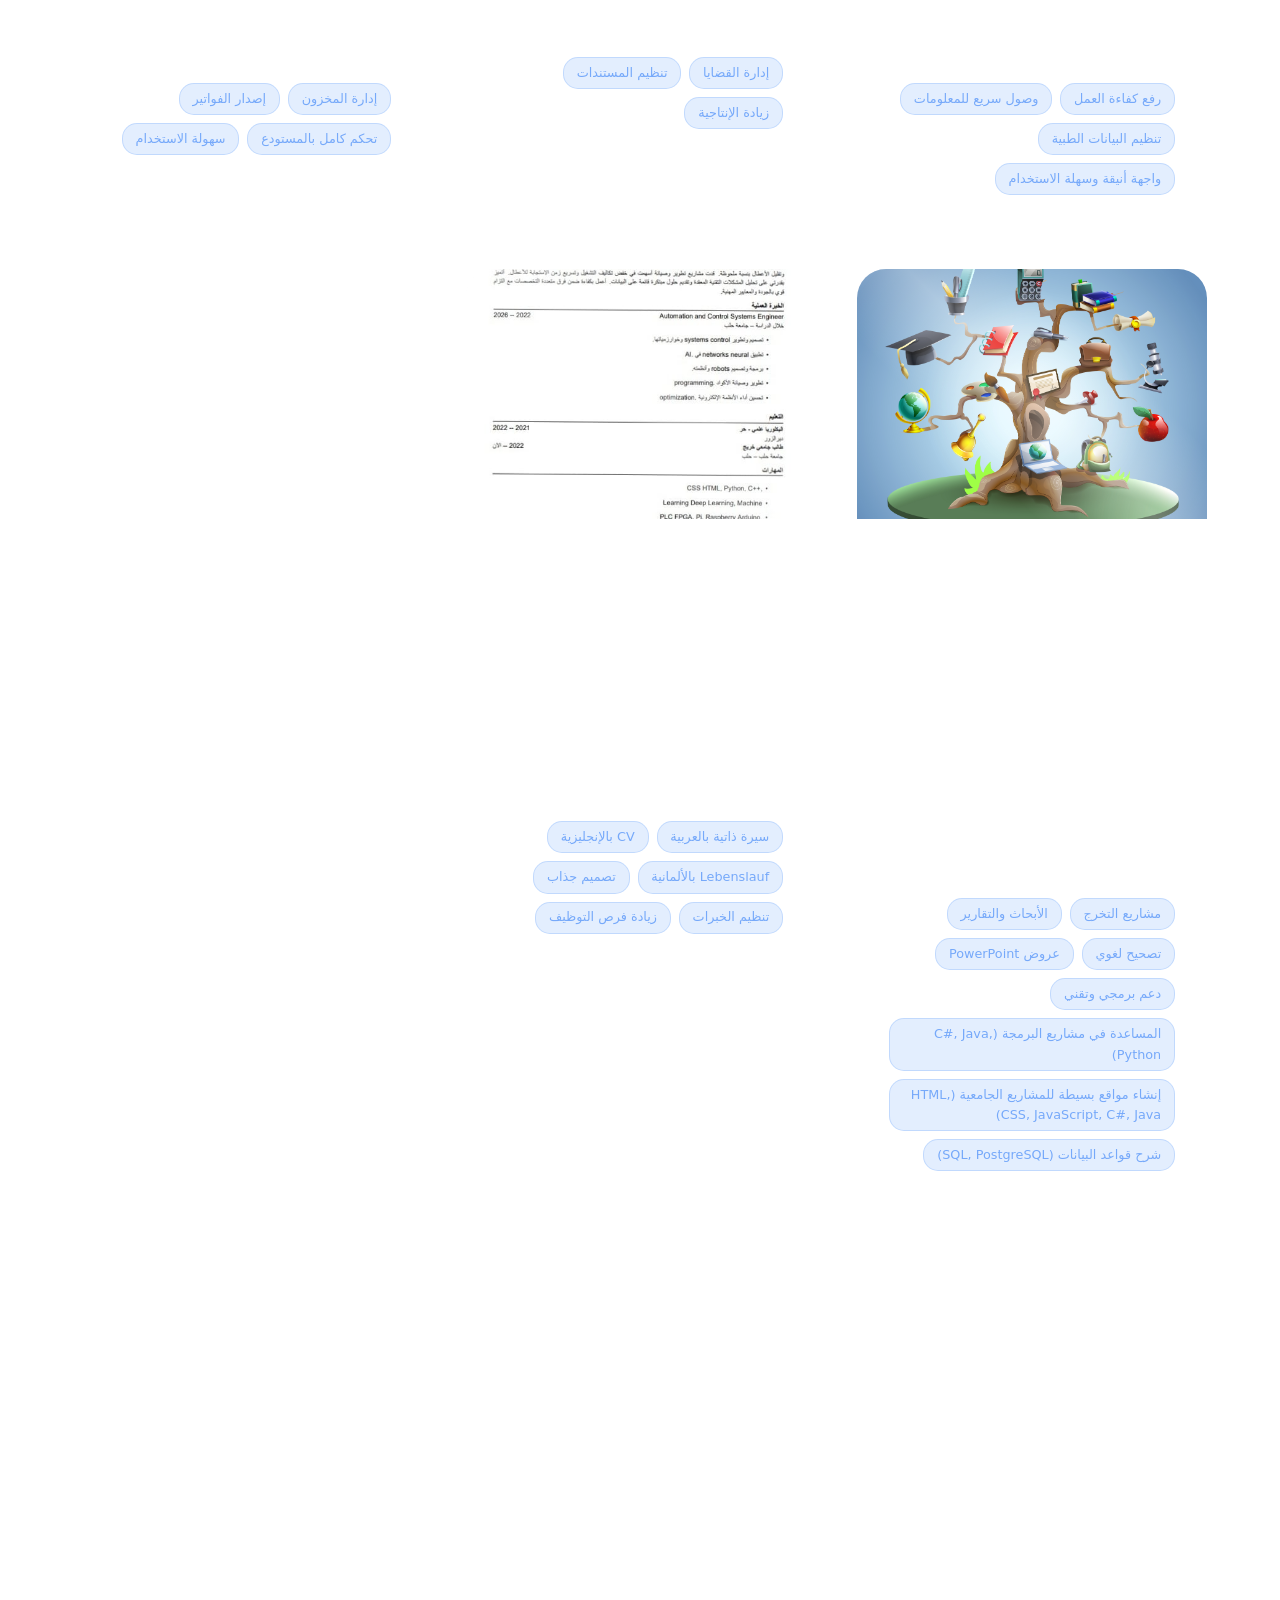
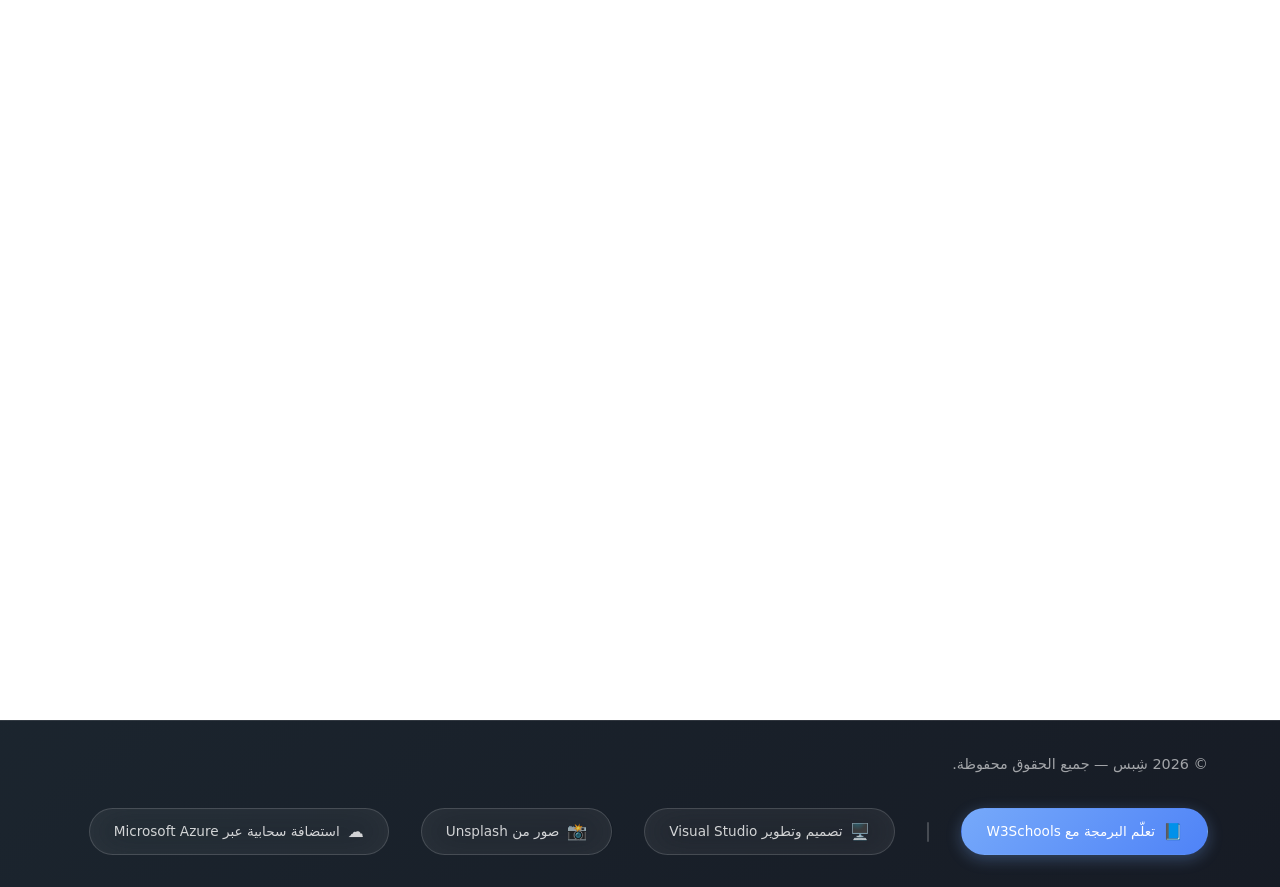
==== commit e7f8bb22: "تحديث الكل" ====
--- a/index.html
+++ b/index.html
@@ -1,5 +1,5 @@
 <!DOCTYPE html>
-<html lang="en">
+<html lang="ar" dir="rtl">
 <head>
     <meta charset="UTF-8">
     <meta name="viewport" content="width=device-width, initial-scale=1.0">
@@ -81,7 +81,7 @@
                     <span class="stat-label">سنوات خبرة</span>
                 </div>
                 <div class="stat-card">
-                    <span class="stat-number">0+</span>
+                    <span class="stat-number">1+</span>
                     <span class="stat-label">عملاء راضون</span>
                 </div>
             </div>
@@ -388,6 +388,58 @@
                 </p>
             </div>
 
+            <!-- Image Slider Section -->
+            <div class="image-slider-section">
+                <h3 class="slider-title">معرض الصور</h3>
+                <div class="image-slider-container">
+                    <button class="slider-arrow slider-arrow-left" id="sliderNext" aria-label="صورة سابقة">
+                        <span>❯</span>
+                    </button>
+                    <div class="slider-wrapper">
+                        <div class="slider-track" id="sliderTrack">
+                            <div class="slider-image-item">
+                                <img src="images/doctorlog.jpg" alt="صورة 1">
+                            </div>
+                            <div class="slider-image-item">
+                                <img src="images/cv.jpg" alt="صورة 2">
+                            </div>
+                            <div class="slider-image-item">
+                                <img src="images/education.jpg" alt="صورة 3">
+                            </div>
+                            <div class="slider-image-item">
+                                <img src="images/store.jpg" alt="صورة 4">
+                            </div>
+                            <div class="slider-image-item">
+                                <img src="images/lawyer.jpg" alt="صورة 5">
+                            </div>
+                            <div class="slider-image-item">
+                                <img src="images/cv-page1.jpg" alt="صورة 6">
+                            </div>
+                            <div class="slider-image-item">
+                                <img src="images/cv-page2.jpg" alt="صورة 7">
+                            </div>
+                            <div class="slider-image-item">
+                                <img src="images/logoTran.png" alt="صورة 8">
+                            </div>                            
+                        </div>
+                    </div>
+                    <button class="slider-arrow slider-arrow-right" id="sliderPrev" aria-label="صورة لاحقة">
+                        <span>❮</span>
+                    </button>
+                </div>
+                <div class="slider-dots" id="sliderDots"></div>
+            </div>
+
+            <!-- Image Lightbox Modal -->
+            <div class="image-lightbox" id="imageLightbox">
+                <div class="lightbox-content">
+                    <button class="lightbox-close" id="lightboxClose">&times;</button>
+                    <img id="lightboxImage" src="" alt="">
+                    <button class="lightbox-arrow lightbox-prev" id="lightboxPrev">❮</button>
+                    <button class="lightbox-arrow lightbox-next" id="lightboxNext">❯</button>
+                </div>
+            </div>
+
             <div class="portfolio-grid">
                 <div class="portfolio-card">
                     <div class="portfolio-image doctorlog"></div>
@@ -409,7 +461,7 @@
                 </div>
                 
                 <div class="portfolio-card">
-                    <div class="portfolio-image analytics"></div>
+                    <div class="portfolio-image lawyer"></div>
                     <div class="portfolio-content">
                         <h3 class="portfolio-title">إدارة مكاتب المحاماة</h3>
                         <p class="portfolio-description"> نظام متطور يسهل عمل المحامين ويحوّل إدارة القضايا 
@@ -424,7 +476,7 @@
                 </div>
                 
                 <div class="portfolio-card">
-                    <div class="portfolio-image music"></div>
+                    <div class="portfolio-image store"></div>
                     <div class="portfolio-content">
                         <h3 class="portfolio-title">المستودع</h3>
                         <p class="portfolio-description"> نظام شامل لإدارة المستودعات و
@@ -569,4 +621,3 @@
 </html>
 
 
-
--- a/style.css
+++ b/style.css
@@ -1,4 +1,4 @@
-@charset "utf-8";
+﻿@charset "utf-8";
 
 
 
@@ -23,8 +23,7 @@
 html, body {
     direction: rtl;   
     text-align: right;
-    overflow-x: hidden;
-    /* touch-action: pan-x; */
+    font-family: 'Segoe UI', system-ui, -apple-system, sans-serif;
 }
 
 .ltr-text {
@@ -86,38 +85,8 @@
     gap: 1rem;
 }
 
-@media (max-width: 1000px) {
-    .nav-container {
-        justify-content: center;
-        flex-direction: column;
-        gap: 1.5rem;
-        padding: 1rem 2rem;
-    }
-    
-    .logo {
-        order: 1;
-    }
-    
-    .nav-links {
-        order: 2;
-        flex-wrap: wrap;
-        justify-content: center;
-    }
-    
-    .mobile-menu-btn {
-        display: none !important;
-    }
-    
-    .hero {
-        padding-top: 240px;
-    }
-}
-
-@media (max-width: 880px) {
-    .hero {
-        padding-top: 160px;
-    }
-}
+
+
 
 .logo {
     display: flex;
@@ -636,7 +605,7 @@
     width: 250px;
     height: 250px;
     border-radius: 50%;
-    background-image: url('images/shibs-Logo.png');
+    background-image: url('images/logoTran.png');
     background-size: cover;
     background-position: center;
     box-shadow: 0 15px 40px rgba(0, 0, 0, 0.3);
@@ -1207,53 +1176,7 @@
     transform: translateY(-2px);
 }
 
-/* Mobile timeline adjustments */
-@media (max-width: 768px) {
-    .timeline-line,
-    .timeline-progress {
-        left: 2rem;
-    }
-
-    .timeline-item {
-        padding-left: 5rem !important;
-        padding-right: 1rem !important;
-        text-align: left !important;
-    }
-
-    .timeline-node {
-        left: 2rem !important;
-        width: 50px;
-        height: 50px;
-        font-size: 1.2rem;
-    }
-
-    .timeline-content::before {
-        left: -18px !important;
-        right: auto !important;
-    }
-
-    .timeline-controls {
-        flex-direction: column;
-        align-items: center;
-    }
-
-    .timeline-filter {
-        width: 100%;
-        max-width: 300px;
-        text-align: center;
-    }
-
-    .timeline-container {
-        padding: 2rem 0;
-        min-height: 200px;
-    }
-
-    .timeline-item {
-        margin: 2rem 0;
-        opacity: 1 !important;
-        transform: translateY(0) !important;
-    }
-}
+
 .portfolio-grid {
     display: grid;
     grid-template-columns: repeat(auto-fit, minmax(350px, 1fr));
@@ -1323,23 +1246,23 @@
 
 /* Specific portfolio images */
 .portfolio-image.doctorlog {
-    background-image: url('images/portfolio-doctorlog.jpg');
-}
-
-.portfolio-image.analytics {
-    background-image: url('images/portfolio-analytics.jpg');
-}
-
-.portfolio-image.music {
-    background-image: url('images/portfolio-music.jpg');
+    background-image: url('/images/doctorlog.jpg');
+}
+
+.portfolio-image.store {
+    background-image: url('../images/store.jpg');
+}
+
+.portfolio-image.lawyer {
+    background-image: url('../images/lawyer.jpg');
+}
+
+.portfolio-image.cv {
+    background-image: url('../images/cv.jpg');
 }
 
 .portfolio-image.education {
-    background-image: url('images/portfolio-education.jpg');
-}
-
-.portfolio-image.cv {
-    background-image: url('images/portfolio-CV.jpg');
+    background-image: url('../images/education.jpg');
 }
 
 .portfolio-content {
@@ -1600,187 +1523,6 @@
     border-radius: 1px;
 }
 
-/* Responsive design */
-@media (max-width: 1024px) {
-    .contact-content {
-        grid-template-columns: 1fr;
-        gap: 2rem;
-    }
-
-    .footer-bottom {
-        flex-direction: column;
-        gap: 1.5rem;
-        text-align: center;
-    }
-
-    .footer-credits {
-        justify-content: center;
-    }
-
-    .about-intro {
-        flex-direction: column;
-        text-align: center;
-    }
-}
-
-@media (max-width: 768px) {
-    .nav-container {
-        flex-direction: row;
-        justify-content: space-between;
-    }
-    
-    .logo {
-        order: 1;
-    }
-    
-    .mobile-menu-btn {
-        order: 2;
-    }
-    
-    .nav-links {
-        display: none;
-    }
-
-    .mobile-menu-btn {
-        display: flex !important;
-    }
-
-    .hero {
-        padding-top: 200px;
-    }
-
-    .hero {
-        padding-top: 150px;
-    }
-
-    .hero h1 {
-        font-size: clamp(2rem, 7vw, 3.5rem);
-    }
-
-    .hero .subtitle {
-        font-size: 1.2rem;
-    }
-
-    .cta-buttons {
-        width: 100%;
-    }
-
-    .cta-primary, .cta-secondary {
-        width: 100%;
-        text-align: center;
-    }
-
-    .stats-section {
-        flex-direction: column;
-        align-items: center;
-        width: 100%;
-    }
-
-    .stat-card {
-        width: 100%;
-        max-width: 300px;
-    }
-
-    .about-cards {
-        grid-template-columns: 1fr;
-    }
-
-    .skills-wrapper {
-        grid-template-columns: 1fr;
-        gap: 3rem;
-    }
-
-    .skills-visual {
-        height: 400px;
-        margin: 0 auto;
-    }
-
-    .skills-circle {
-        width: 300px;
-        height: 300px;
-    }
-
-    .skill-node {
-        width: 104px;
-        height: 104px;
-    }
-
-    .skill-node .skill-icon {
-        font-size: 1.5rem;
-    }
-
-    .skill-node .skill-name {
-        font-size: 0.7rem;
-    }
-
-    .skills-center {
-        width: 120px;
-        height: 120px;
-        font-size: 2.5rem;
-    }
-
-    .portfolio-grid {
-        grid-template-columns: 1fr;
-    }
-
-    .contact-info,
-    .contact-form-container {
-        padding: 2rem;
-    }
-
-    .footer-bottom {
-        flex-direction: column;
-        text-align: center;
-        gap: 3rem;
-    }
-
-    .footer-credits {
-        flex-direction: column;
-        align-items: center;
-    }
-
-    .footer-divider {
-        display: none;
-    }
-}
-
-@media (max-width: 480px) {
-    .container {
-        padding: 0 1rem;
-    }
-
-    .nav-container {
-        padding: 0 1rem;
-    }
-
-    .hero h1 {
-        font-size: 2rem;
-    }
-
-    .section-title {
-        font-size: 1.8rem;
-    }
-
-    .portfolio-grid {
-        grid-template-columns: 1fr;
-        gap: 1.5rem;
-    }
-
-    .portfolio-card {
-        border-radius: 20px;
-    }
-
-    .contact-info,
-    .contact-form-container {
-        padding: 1.5rem;
-        border-radius: 20px;
-    }
-
-    .about-image {
-        width: 200px;
-        height: 200px;
-    }
-}
 
 /* Scroll animations */
 .fade-in {
@@ -1794,14 +1536,7 @@
     transform: translateY(0);
 }
 
-/* Accessibility improvements */
-@media (prefers-reduced-motion: reduce) {
-    *, *::before, *::after {
-        animation-duration: 0.01ms !important;
-        animation-iteration-count: 1 !important;
-        transition-duration: 0.01ms !important;
-    }
-}
+
 
 /* Focus states for accessibility */
 .nav-links a:focus,
@@ -1815,5 +1550,544 @@
 
 }
 
-
-
+/* Image Slider Styles */
+.image-slider-section {
+    margin: 3rem 0;
+    padding: 2rem 0;
+    border-top: 1px solid rgba(255, 255, 255, 0.1);
+    border-bottom: 1px solid rgba(255, 255, 255, 0.1);
+}
+
+.slider-title {
+    text-align: center;
+    font-size: 1.5rem;
+    margin-bottom: 2rem;
+    color: var(--accent-blue);
+    font-weight: 600;
+}
+
+.image-slider-container {
+    display: flex;
+    align-items: center;
+    justify-content: center;
+    position: relative;
+    max-width: 600px;
+    margin: 0 auto;
+    padding: 0 60px;
+}
+
+.slider-wrapper {
+    width: 100%;
+    overflow: hidden;
+    border-radius: 12px;
+    background: rgba(255, 255, 255, 0.05);
+    border: 1px solid rgba(255, 255, 255, 0.1);
+    aspect-ratio: 4/3;
+    display: flex;
+    align-items: center;
+    justify-content: center;
+    direction: ltr;
+}
+
+.slider-track {
+    display: flex;
+    transition: transform 0.5s cubic-bezier(0.25, 0.46, 0.45, 0.94);
+    width: 100%;
+    height: 100%;
+    direction: ltr;
+}
+
+.slider-image-item {
+    min-width: 100%;
+    width: 100%;
+    height: 100%;
+    display: flex;
+    align-items: center;
+    justify-content: center;
+    flex-shrink: 0;
+    overflow: hidden;
+}
+
+.slider-image-item img {
+    width: 100%;
+    height: 100%;
+    object-fit: cover;
+    object-position: center;
+    border-radius: 12px;
+    display: block;
+}
+
+.slider-arrow {
+    width: 45px;
+    height: 45px;
+    border-radius: 50%;
+    background: linear-gradient(135deg, var(--accent-blue), var(--accent-blue-dark));
+    border: none;
+    color: white;
+    font-size: 1.5rem;
+    cursor: pointer;
+    display: flex;
+    align-items: center;
+    justify-content: center;
+    transition: all 0.3s ease;
+    box-shadow: 0 4px 15px rgba(118, 169, 250, 0.3);
+    position: absolute;
+    top: 50%;
+    transform: translateY(-50%);
+    z-index: 10;
+}
+
+.slider-arrow:hover {
+    transform: translateY(-50%) scale(1.1);
+    box-shadow: 0 6px 20px rgba(118, 169, 250, 0.5);
+}
+
+.slider-arrow:active {
+    transform: translateY(-50%) scale(0.95);
+}
+
+.slider-arrow-left {
+    right: 100%;
+    margin-right: 15px;
+}
+
+.slider-arrow-right {
+    left: 100%;
+    margin-left: 15px;
+}
+
+.slider-dots {
+    display: flex;
+    gap: 0.5rem;
+    justify-content: center;
+    margin-top: 1.5rem;
+    flex-wrap: wrap;
+}
+
+.slider-dot {
+    width: 10px;
+    height: 10px;
+    border-radius: 50%;
+    background: rgba(255, 255, 255, 0.3);
+    cursor: pointer;
+    transition: all 0.3s ease;
+    border: 2px solid transparent;
+}
+
+.slider-dot:hover {
+    background: rgba(255, 255, 255, 0.5);
+    transform: scale(1.2);
+}
+
+.slider-dot.active {
+    background: var(--accent-blue);
+    width: 30px;
+    border-radius: 5px;
+    box-shadow: 0 0 10px var(--accent-glow);
+}
+
+/* Image Lightbox Styles */
+.image-lightbox {
+    display: none;
+    position: fixed;
+    top: 0;
+    left: 0;
+    width: 100%;
+    height: 100%;
+    background: rgba(0, 0, 0, 0.95);
+    z-index: 2000;
+    opacity: 0;
+    transition: opacity 0.3s ease;
+    align-items: center;
+    justify-content: center;
+    overflow-y: auto;
+    padding: 40px 20px;
+}
+
+.image-lightbox.active {
+    display: flex;
+    opacity: 1;
+}
+
+.lightbox-content {
+    position: relative;
+    width: 90%;
+    max-width: 900px;
+    display: flex;
+    align-items: center;
+    justify-content: center;
+    animation: zoomIn 0.3s ease;
+    min-height: fit-content;
+}
+
+@keyframes zoomIn {
+    from {
+        transform: scale(0.8);
+        opacity: 0;
+    }
+    to {
+        transform: scale(1);
+        opacity: 1;
+    }
+}
+
+#lightboxImage {
+    width: auto;
+    max-width: 100%;
+    height: auto;
+    object-fit: contain;
+    object-position: center;
+    border-radius: 8px;
+}
+
+.lightbox-close {
+    position: absolute;
+    top: 20px;
+    right: 20px;
+    width: 50px;
+    height: 50px;
+    background: rgba(255, 255, 255, 0.2);
+    border: 2px solid white;
+    color: white;
+    font-size: 2rem;
+    cursor: pointer;
+    border-radius: 50%;
+    display: flex;
+    align-items: center;
+    justify-content: center;
+    transition: all 0.3s ease;
+    z-index: 10;
+}
+
+.lightbox-close:hover {
+    background: rgba(255, 255, 255, 0.4);
+    transform: rotate(90deg);
+}
+
+.lightbox-arrow {
+    position: absolute;
+    top: 50%;
+    transform: translateY(-50%);
+    width: 50px;
+    height: 50px;
+    background: rgba(118, 169, 250, 0.8);
+    border: none;
+    color: white;
+    font-size: 1.8rem;
+    cursor: pointer;
+    border-radius: 50%;
+    display: flex;
+    align-items: center;
+    justify-content: center;
+    transition: all 0.3s ease;
+    z-index: 10;
+}
+
+.lightbox-arrow:hover {
+    background: rgba(118, 169, 250, 1);
+    transform: translateY(-50%) scale(1.1);
+}
+
+.lightbox-prev {
+    right: 20px;
+}
+
+.lightbox-next {
+    left: 20px;
+}
+
+
+/* =========================
+   Mobile Styles
+========================= */
+@media (max-width: 768px) {
+
+
+
+    section,
+    .container,
+    .nav-container,
+    .contact-content,
+    .portfolio-grid {
+        width: 100%;
+        max-width: 100%;
+    }
+
+    
+    .skills-center{
+        animation: none;
+    }
+        .skills-circle{
+        animation: none;
+    }
+        .skills-container{
+        animation: none;
+    }
+        .skill-node{
+        animation: none;
+    }
+        .skill-icon {
+        animation: none;
+    }
+    .skill-item:hover {
+        animation: none;
+    }
+    .skill-node:nth-child(1) {
+        animation: none;
+    }
+    .skill-node:nth-child(2) {
+        animation: none;
+    }
+    .skill-node:nth-child(3) {
+        animation: none;
+    }
+    .skill-node:nth-child(4) {
+        animation: none;
+    }
+    .skill-node:nth-child(5) {
+        animation: none;
+    }   
+    .skill-node:nth-child(6) {
+        animation: none;
+    }
+    .floating-shape {
+        animation: none;
+    }
+
+
+
+
+    .geo-shape {
+        animation: none;
+    }
+
+
+
+
+
+
+
+
+
+    .container,
+    .nav-container {
+        padding: 0 1rem;
+    }
+
+    /* Navigation */
+    .nav-links {
+        display: none;
+    }
+
+    .mobile-menu-btn {
+        display: flex;
+    }
+
+    /* Hero */
+    .hero {
+        padding: 120px 1rem 0;
+        text-align: center;
+    }
+
+    .hero h1 {
+        font-size: 2rem;
+        letter-spacing: -1px;
+    }
+
+    .hero .subtitle {
+        font-size: 1.1rem;
+    }
+
+    .cta-buttons {
+        flex-direction: column;
+        width: 100%;
+    }
+
+    .cta-primary,
+    .cta-secondary {
+        width: 100%;
+        text-align: center;
+    }
+
+    /* Stats */
+    .stats-section {
+        flex-direction: column;
+        gap: 1rem;
+    }
+
+    /* About */
+    .about-intro {
+        flex-direction: column;
+        text-align: center;
+    }
+
+    .about-text {
+        min-width: 100%;
+    }
+
+    .about-cards {
+        grid-template-columns: 1fr;
+    }
+
+    /* Skills */
+    .skills-wrapper {
+        grid-template-columns: 1fr;
+        gap: 2rem;
+    }
+
+    .skills-visual {
+        height: auto;
+    }
+
+    .skills-circle {
+        width: 280px;
+        height: 280px;
+    }
+
+    .skill-node {
+        width: 90px;
+        height: 90px;
+    }
+
+    /* Timeline */
+    .timeline-line,
+    .timeline-progress {
+        left: 20px;
+    }
+
+    .timeline-item {
+        padding: 0 0 0 60px !important;
+        text-align: right !important;
+    }
+
+    .timeline-node {
+        left: 20px;
+    }
+
+    /* Portfolio */
+    .portfolio-grid {
+        grid-template-columns: 1fr;
+    }
+
+    /* Contact */
+    .contact-content {
+        grid-template-columns: 1fr;
+        gap: 2rem;
+    }
+
+    /* Footer */
+    .footer-bottom {
+        flex-direction: column;
+        text-align: center;
+    }
+
+    /* Image Slider */
+    .image-slider-container {
+        padding: 0 40px;
+    }
+
+    .slider-arrow-left {
+        right: -10px;
+    }
+
+    .slider-arrow-right {
+        left: -10px;
+    }
+
+}
+
+
+
+
+/* =========================
+   Tablet Styles
+========================= */
+@media (min-width: 769px) and (max-width: 1024px) {
+
+
+
+    section,
+    .container,
+    .nav-container,
+    .contact-content,
+    .portfolio-grid {
+        width: 100%;
+        max-width: 100%;
+    }
+
+
+    .skills-center{
+        animation: none;
+    }
+        .skills-circle{
+        animation: none;
+    }
+        .skills-container{
+        animation: none;
+    }
+        .skill-node{
+        animation: none;
+    }
+        .skill-icon {
+        animation: none;
+    }
+    .skill-item:hover {
+        animation: none;
+    }
+    .skill-node:nth-child(1) {
+        animation: none;
+    }
+    .skill-node:nth-child(2) {
+        animation: none;
+    }
+    .skill-node:nth-child(3) {
+        animation: none;
+    }
+    .skill-node:nth-child(4) {
+        animation: none;
+    }
+    .skill-node:nth-child(5) {
+        animation: none;
+    }   
+    .skill-node:nth-child(6) {
+        animation: none;
+    }
+
+
+
+
+
+    .geo-shape {
+        animation: none;
+    }
+
+    .floating-shape {
+        animation: none;
+    }
+
+
+
+
+    .container,
+    .nav-container {
+        padding: 0 1.5rem;
+    }
+
+    .skills-wrapper {
+        grid-template-columns: 1fr;
+        gap: 3rem;
+    }
+
+    .contact-content {
+        grid-template-columns: 1fr;
+    }
+
+    .portfolio-grid {
+        grid-template-columns: repeat(2, 1fr);
+    }
+
+    .about-cards {
+        grid-template-columns: repeat(2, 1fr);
+    }
+
+}
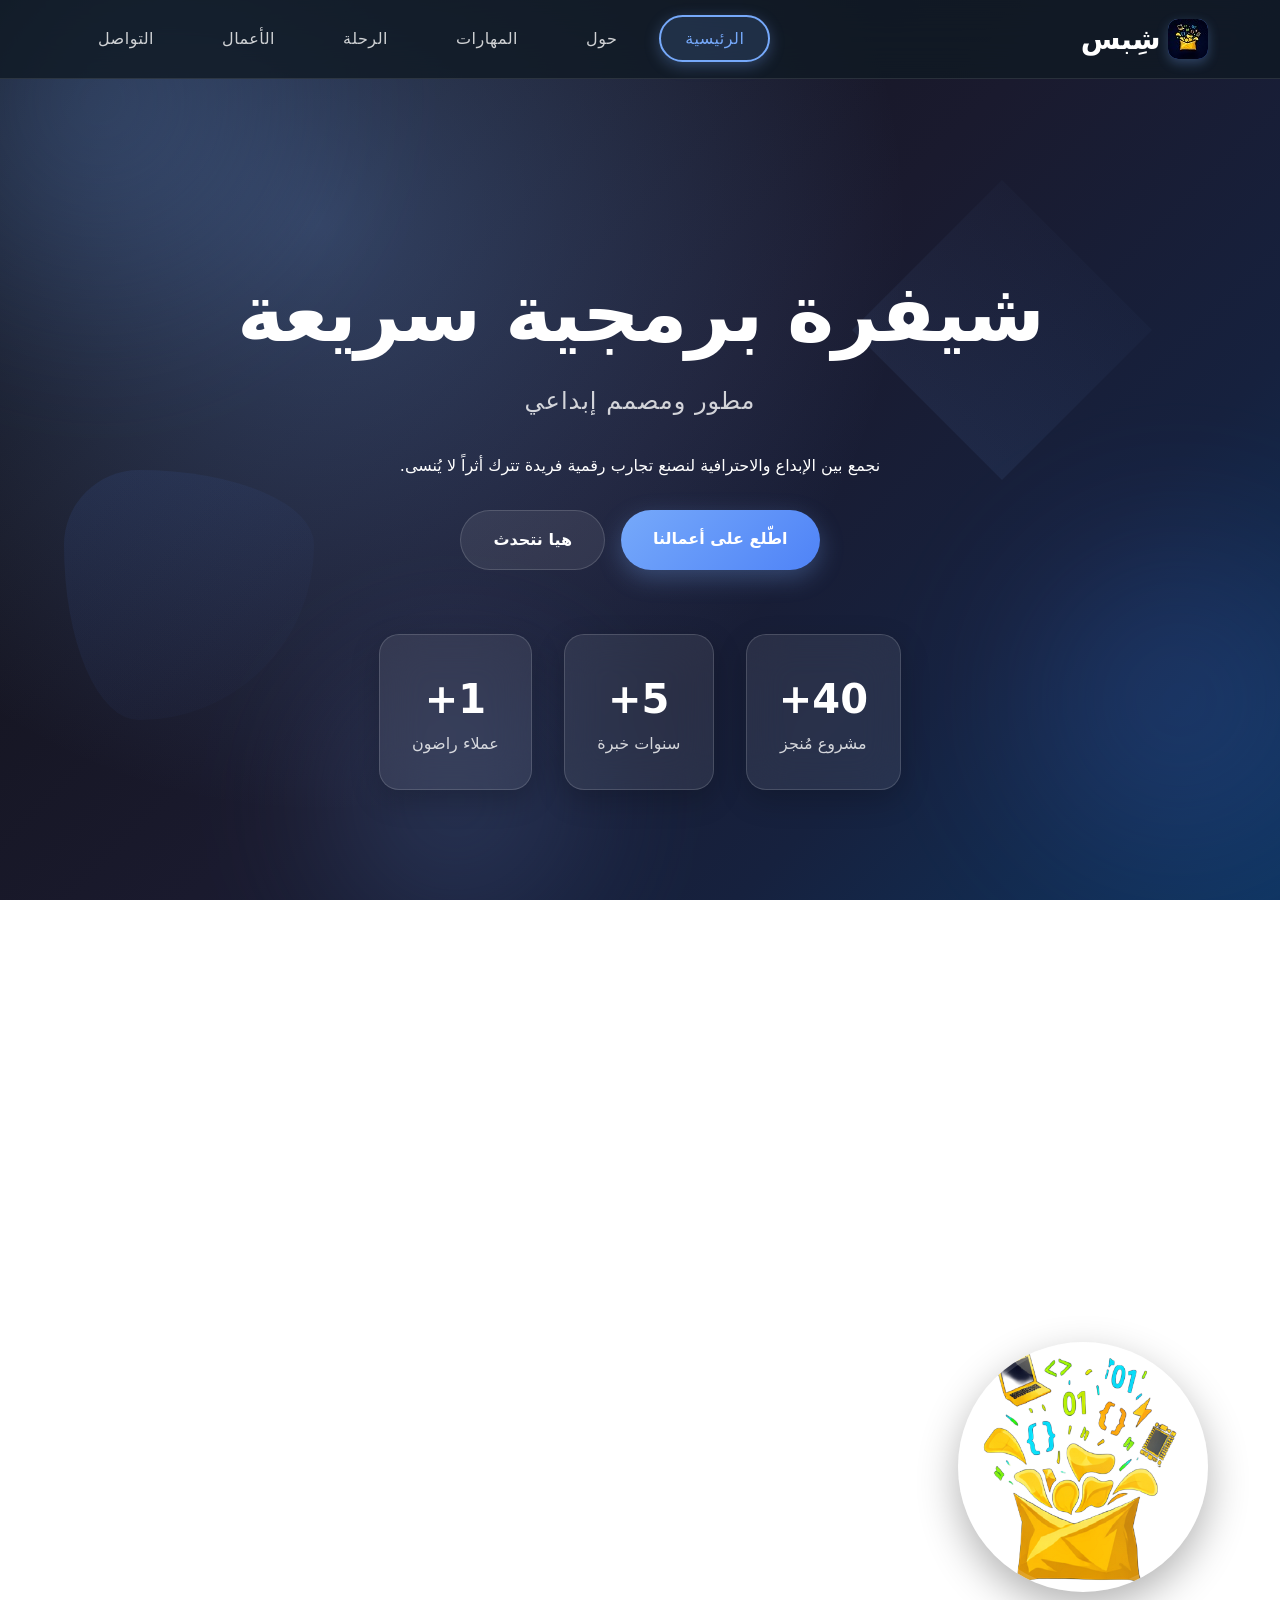
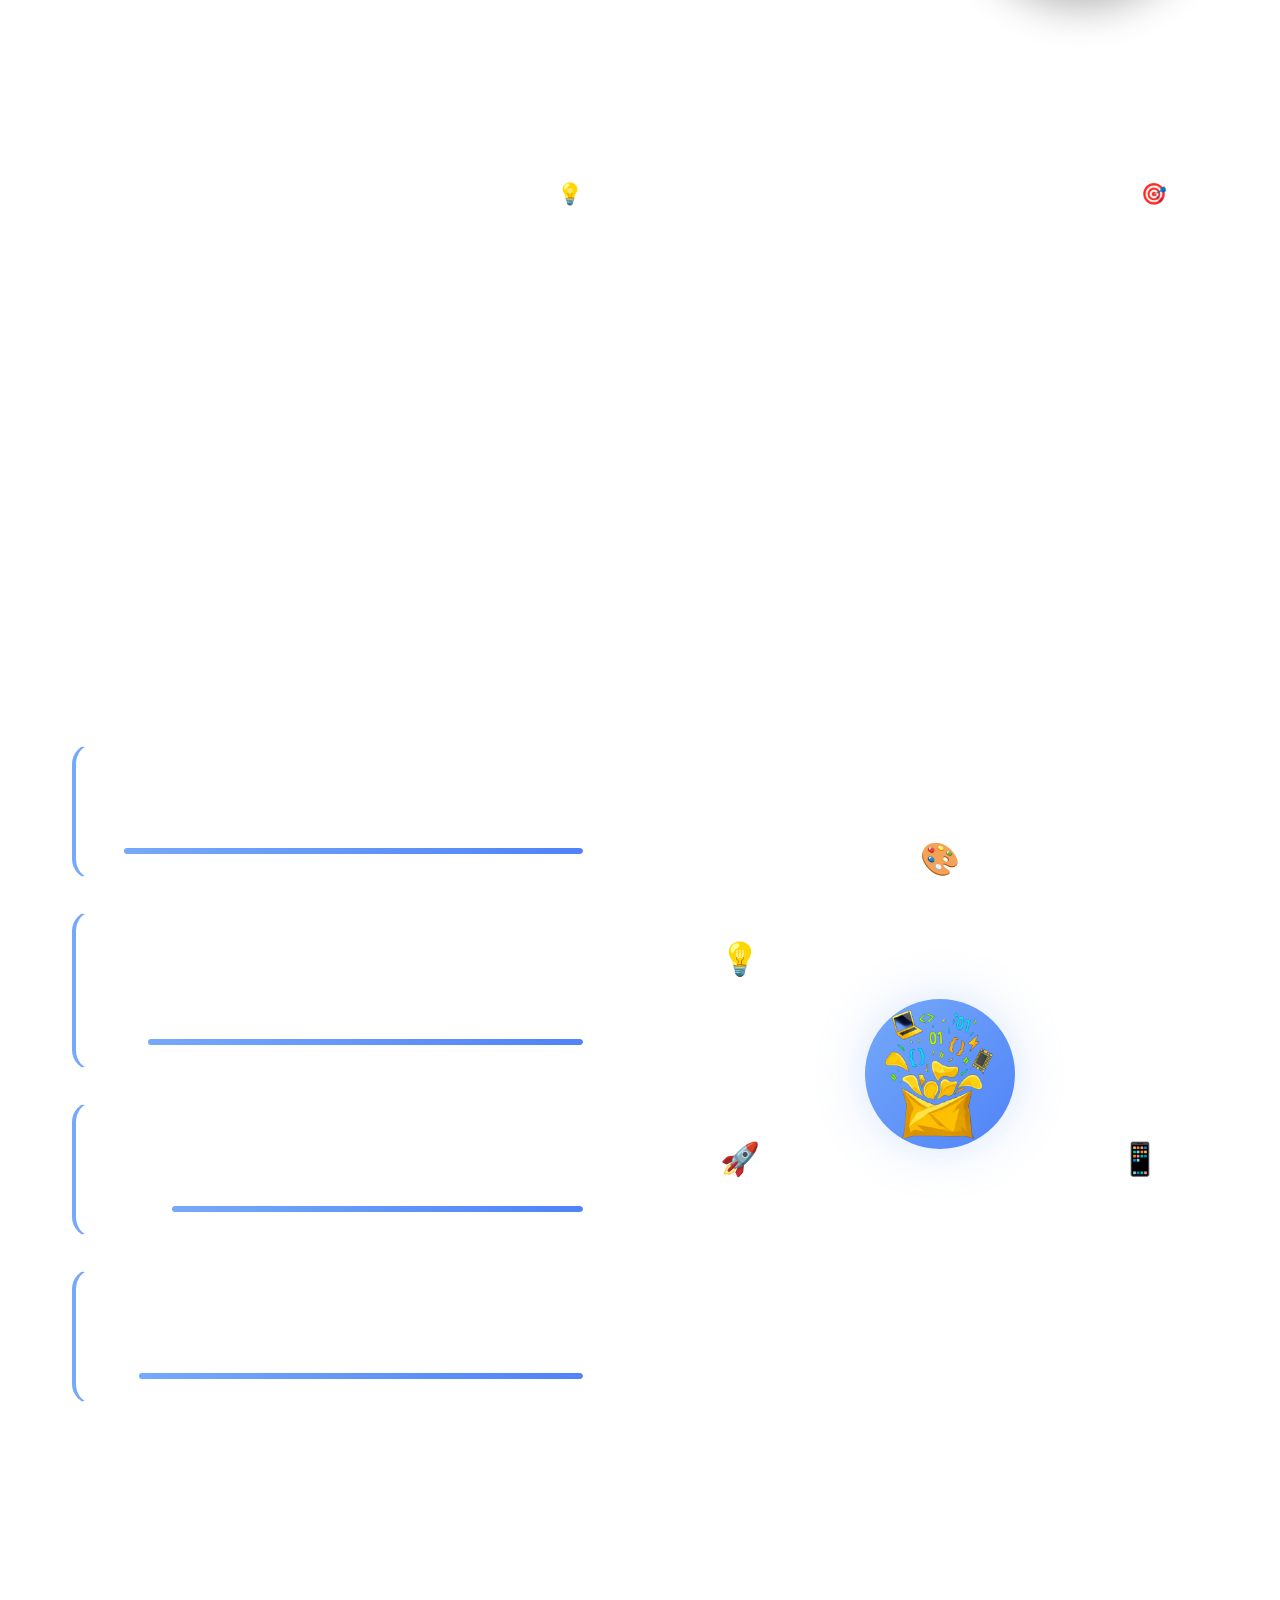
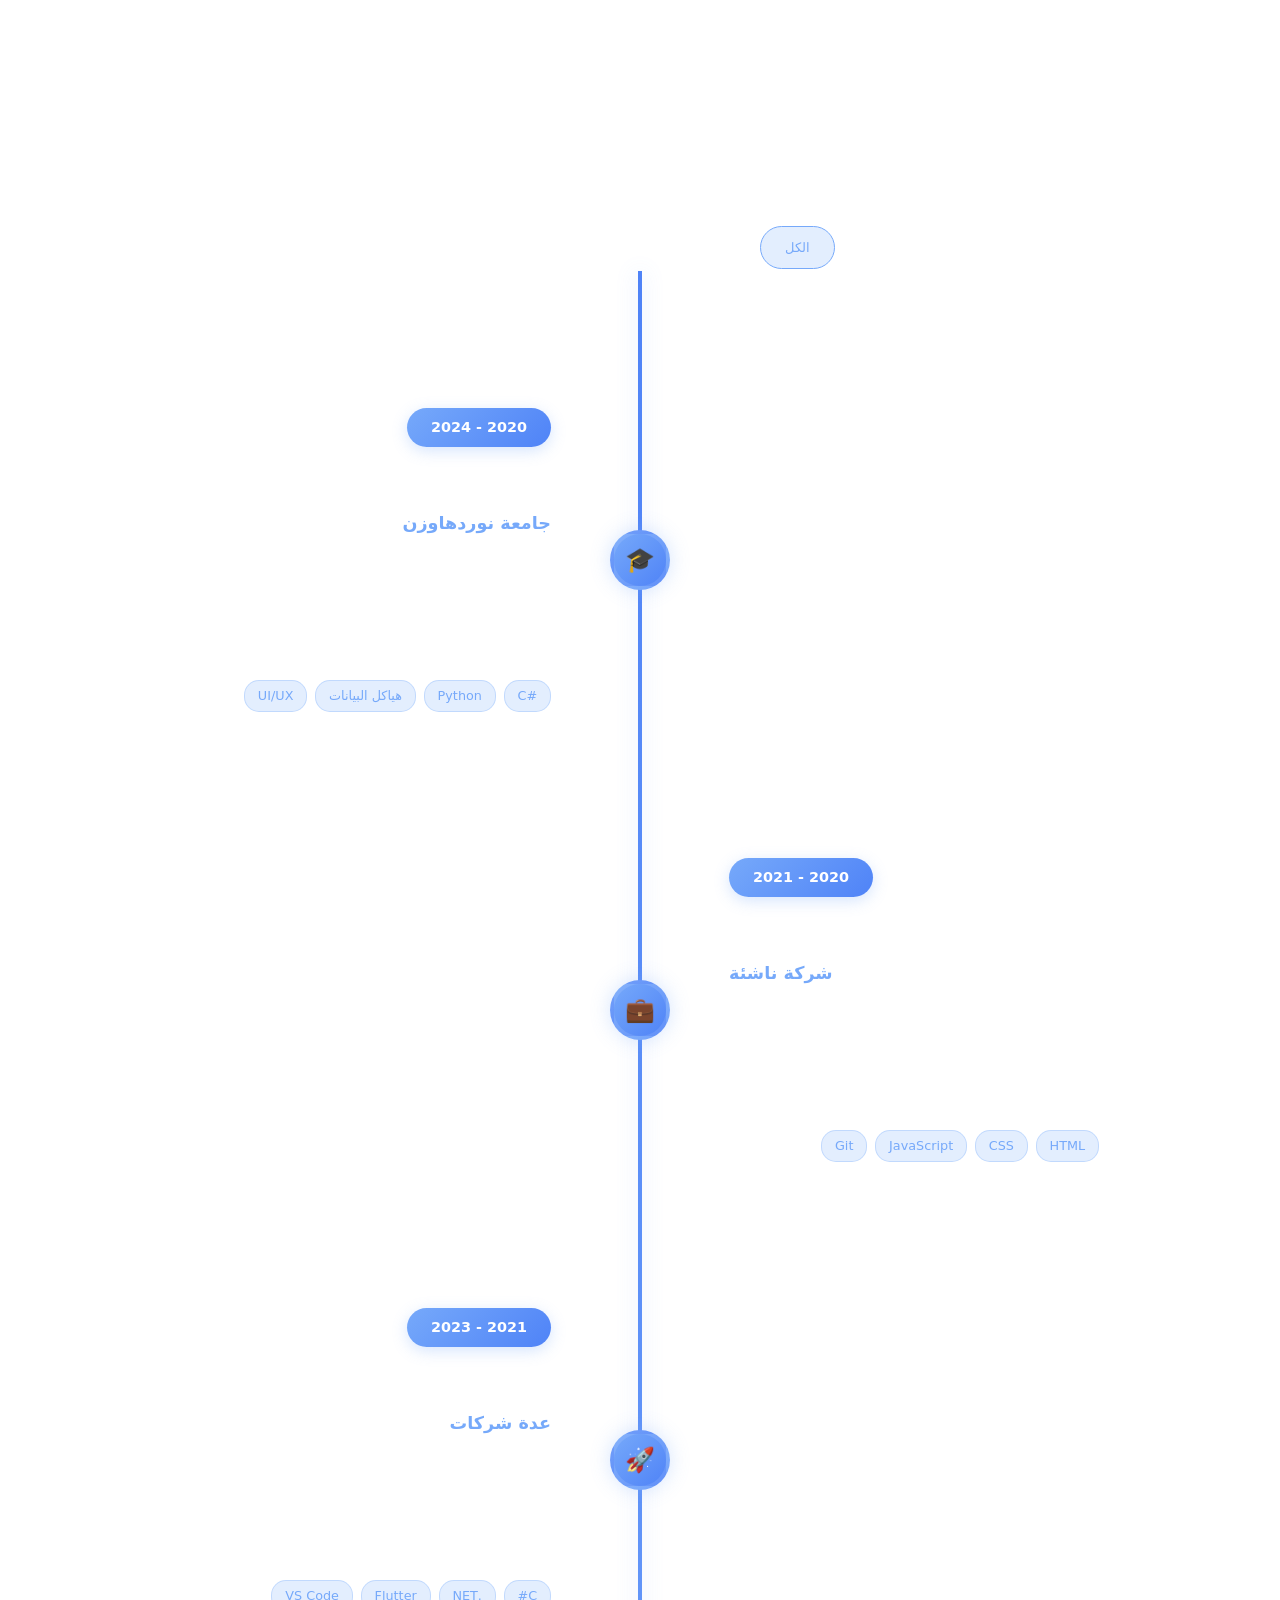
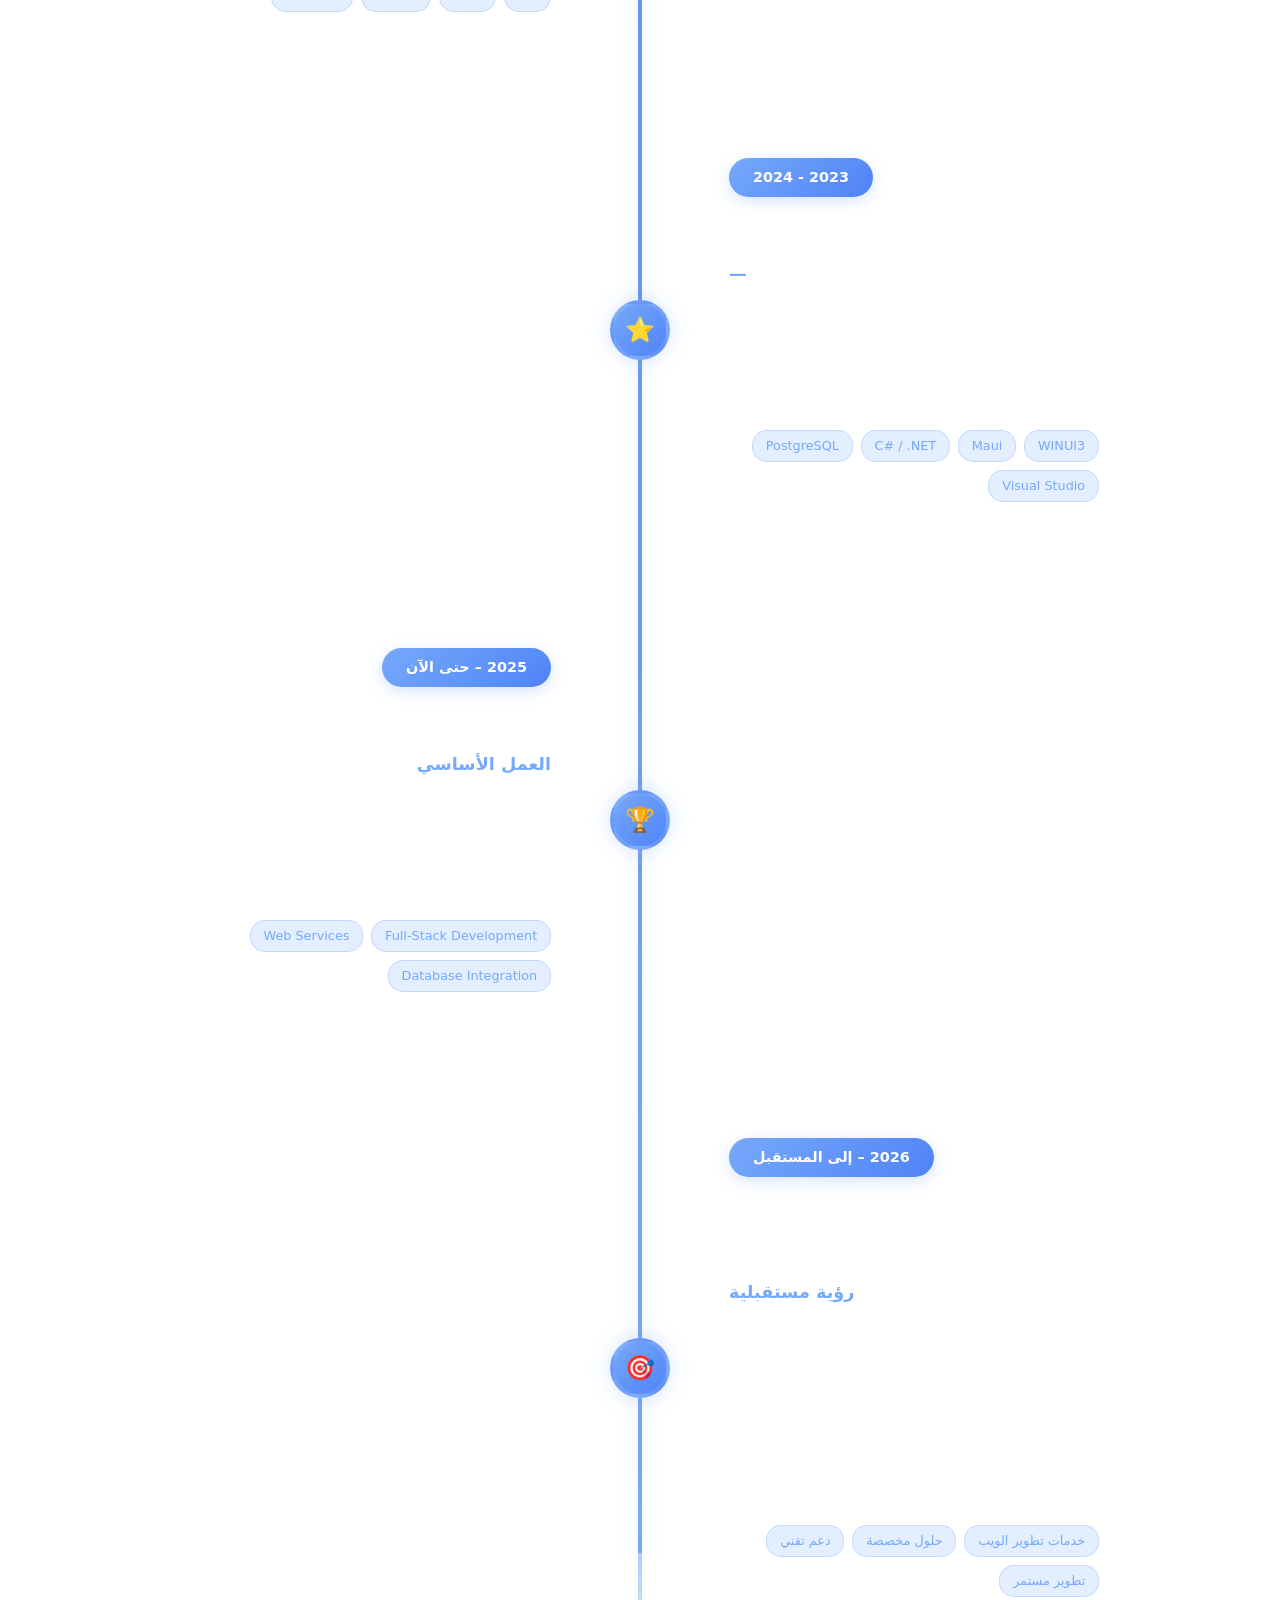
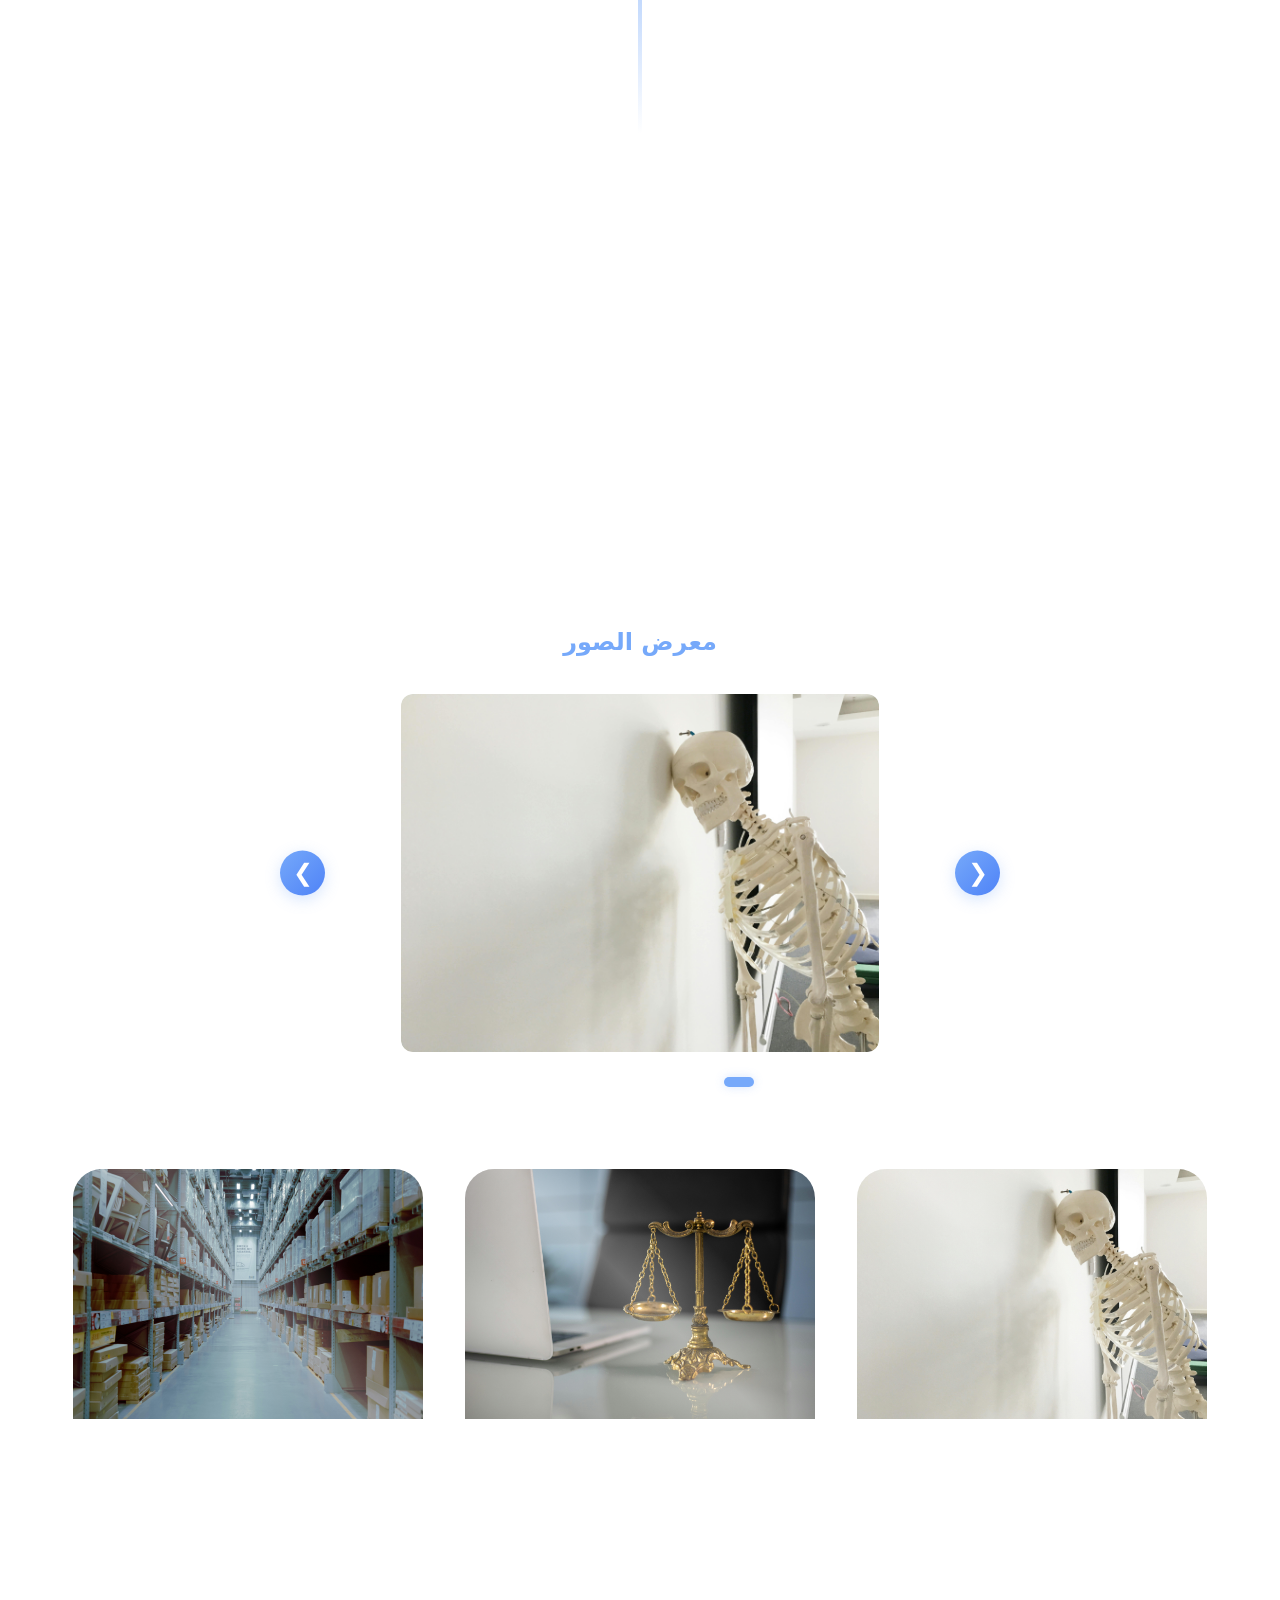
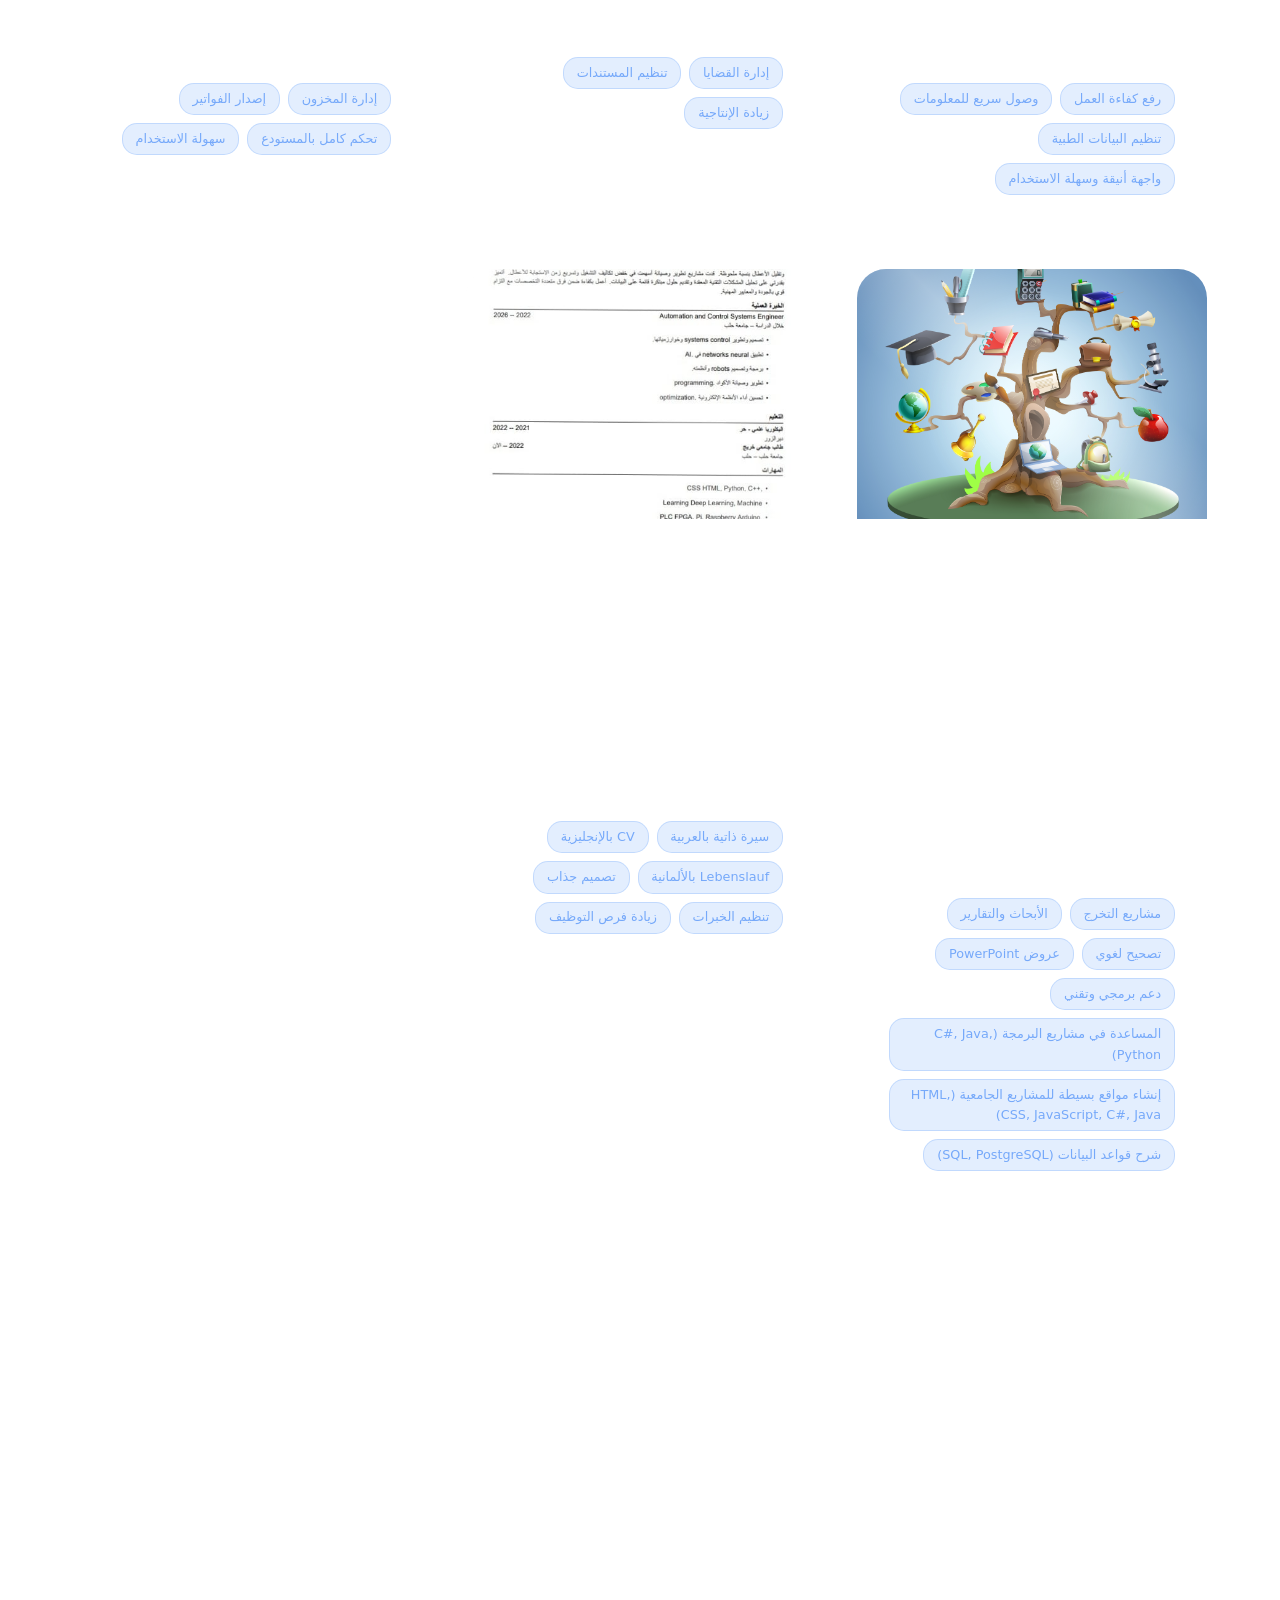
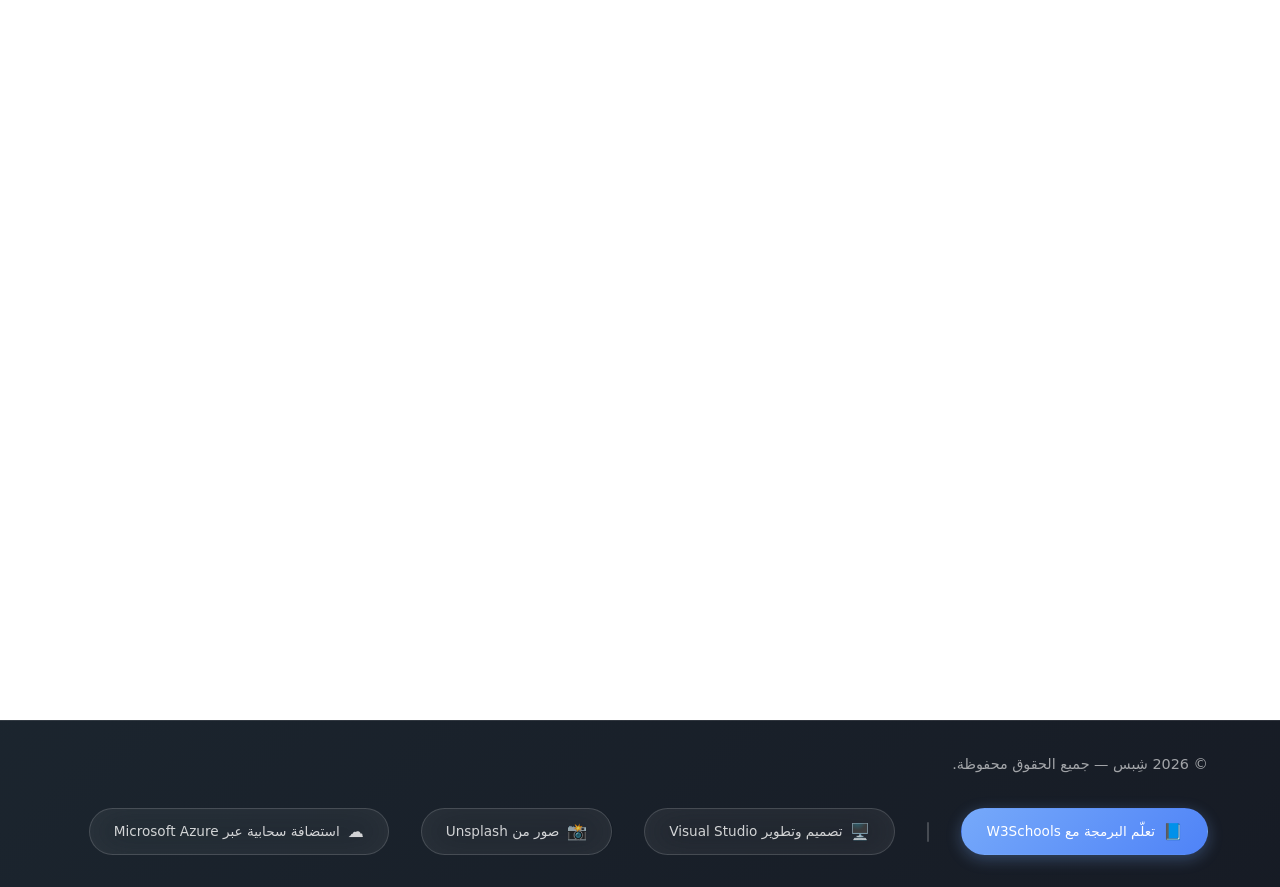
==== commit bdcd5d92: "تحديث صور doctorlog" ====
--- a/index.html
+++ b/index.html
@@ -420,7 +420,19 @@
                             </div>
                             <div class="slider-image-item">
                                 <img src="images/logoTran.png" alt="صورة 8">
-                            </div>                            
+                            </div>        
+                            <div class="slider-image-item">
+                                <img src="images/doctorlog_1.PNG" alt="صورة 8">
+                            </div>     
+                            <div class="slider-image-item">
+                                <img src="images/doctorlog_2.PNG" alt="صورة 8">
+                            </div>     
+                            <div class="slider-image-item">
+                                <img src="images/doctorlog_3.PNG" alt="صورة 8">
+                            </div>     
+                            <div class="slider-image-item">
+                                <img src="images/doctorlog_1.PNG" alt="صورة 8">
+                            </div>                         
                         </div>
                     </div>
                     <button class="slider-arrow slider-arrow-right" id="sliderPrev" aria-label="صورة لاحقة">
--- a/style.css
+++ b/style.css
@@ -1246,23 +1246,23 @@
 
 /* Specific portfolio images */
 .portfolio-image.doctorlog {
-    background-image: url('/images/doctorlog.jpg');
+    background-image: url('./images/doctorlog.jpg');
 }
 
 .portfolio-image.store {
-    background-image: url('../images/store.jpg');
+    background-image: url('./images/store.jpg');
 }
 
 .portfolio-image.lawyer {
-    background-image: url('../images/lawyer.jpg');
+    background-image: url('./images/lawyer.jpg');
 }
 
 .portfolio-image.cv {
-    background-image: url('../images/cv.jpg');
+    background-image: url('./images/cv.jpg');
 }
 
 .portfolio-image.education {
-    background-image: url('../images/education.jpg');
+    background-image: url('./images/education.jpg');
 }
 
 .portfolio-content {
@@ -2090,4 +2090,5 @@
         grid-template-columns: repeat(2, 1fr);
     }
 
-}+
+}
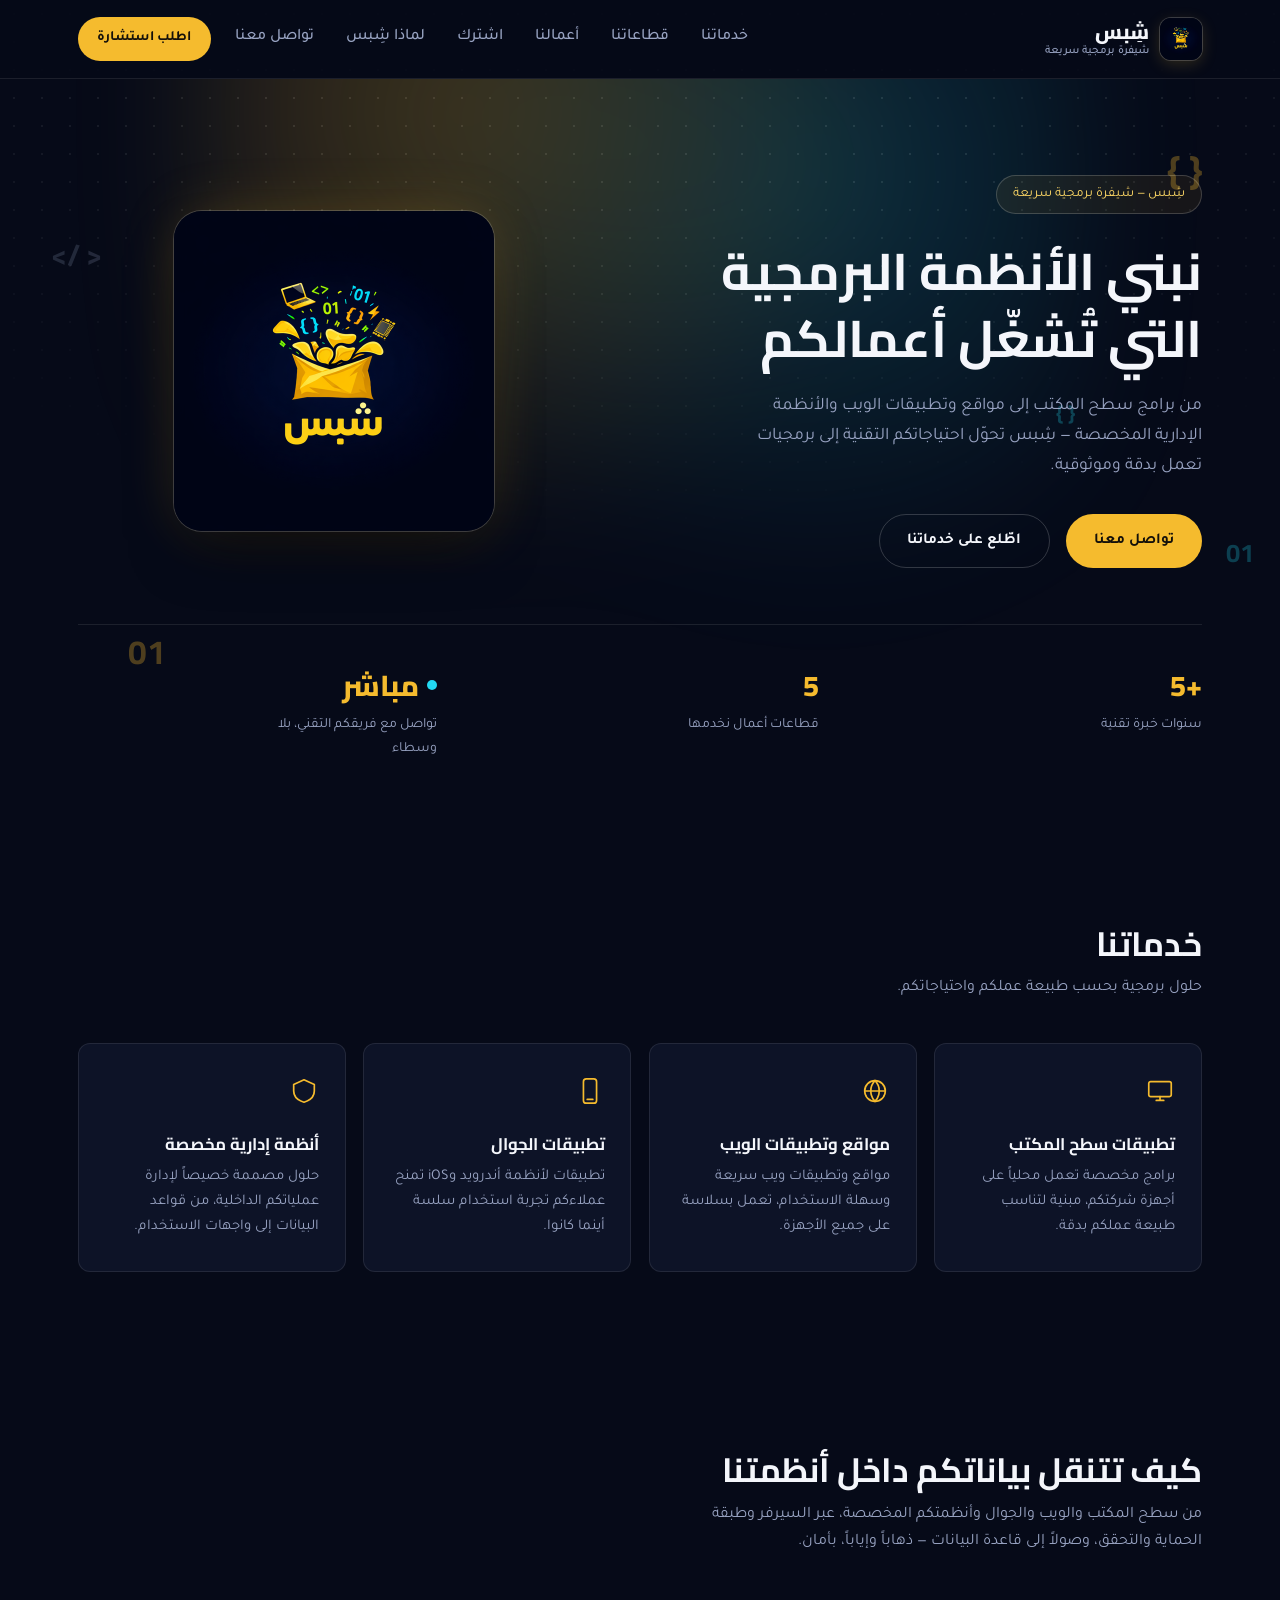
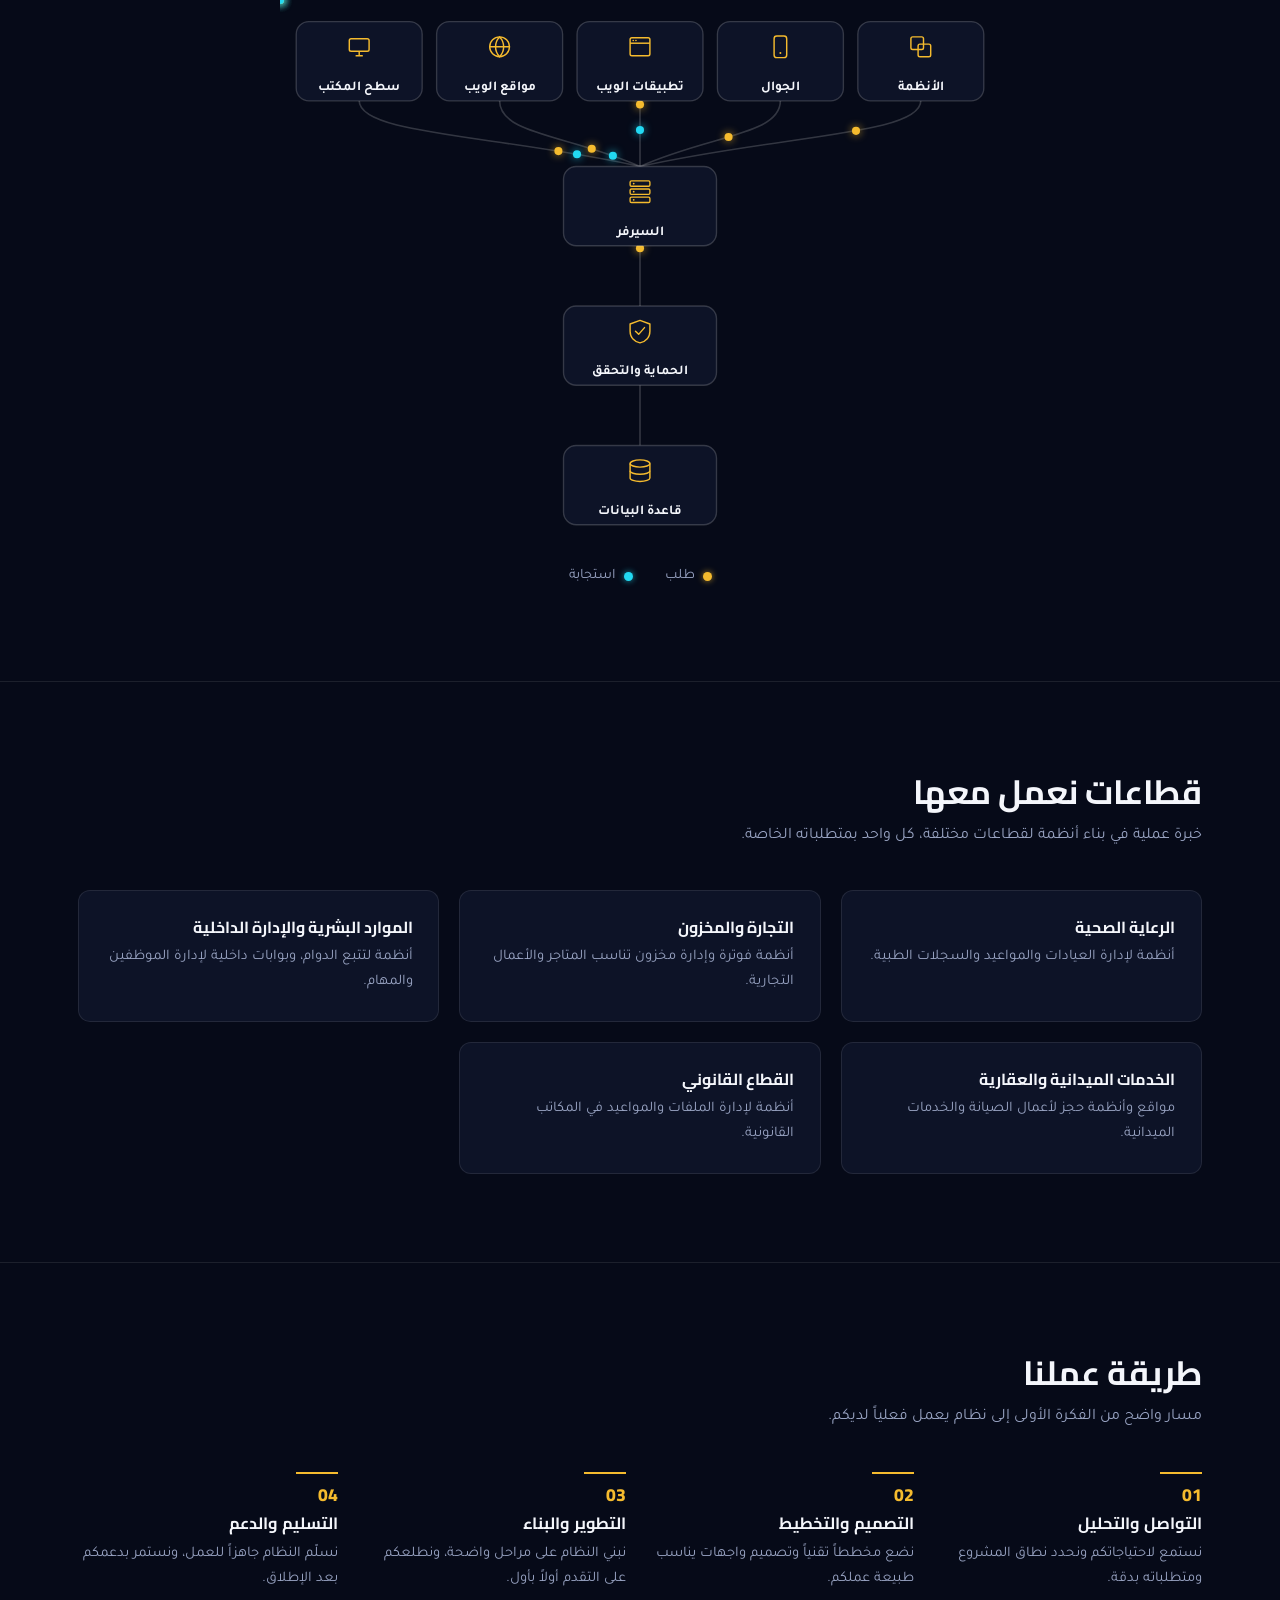
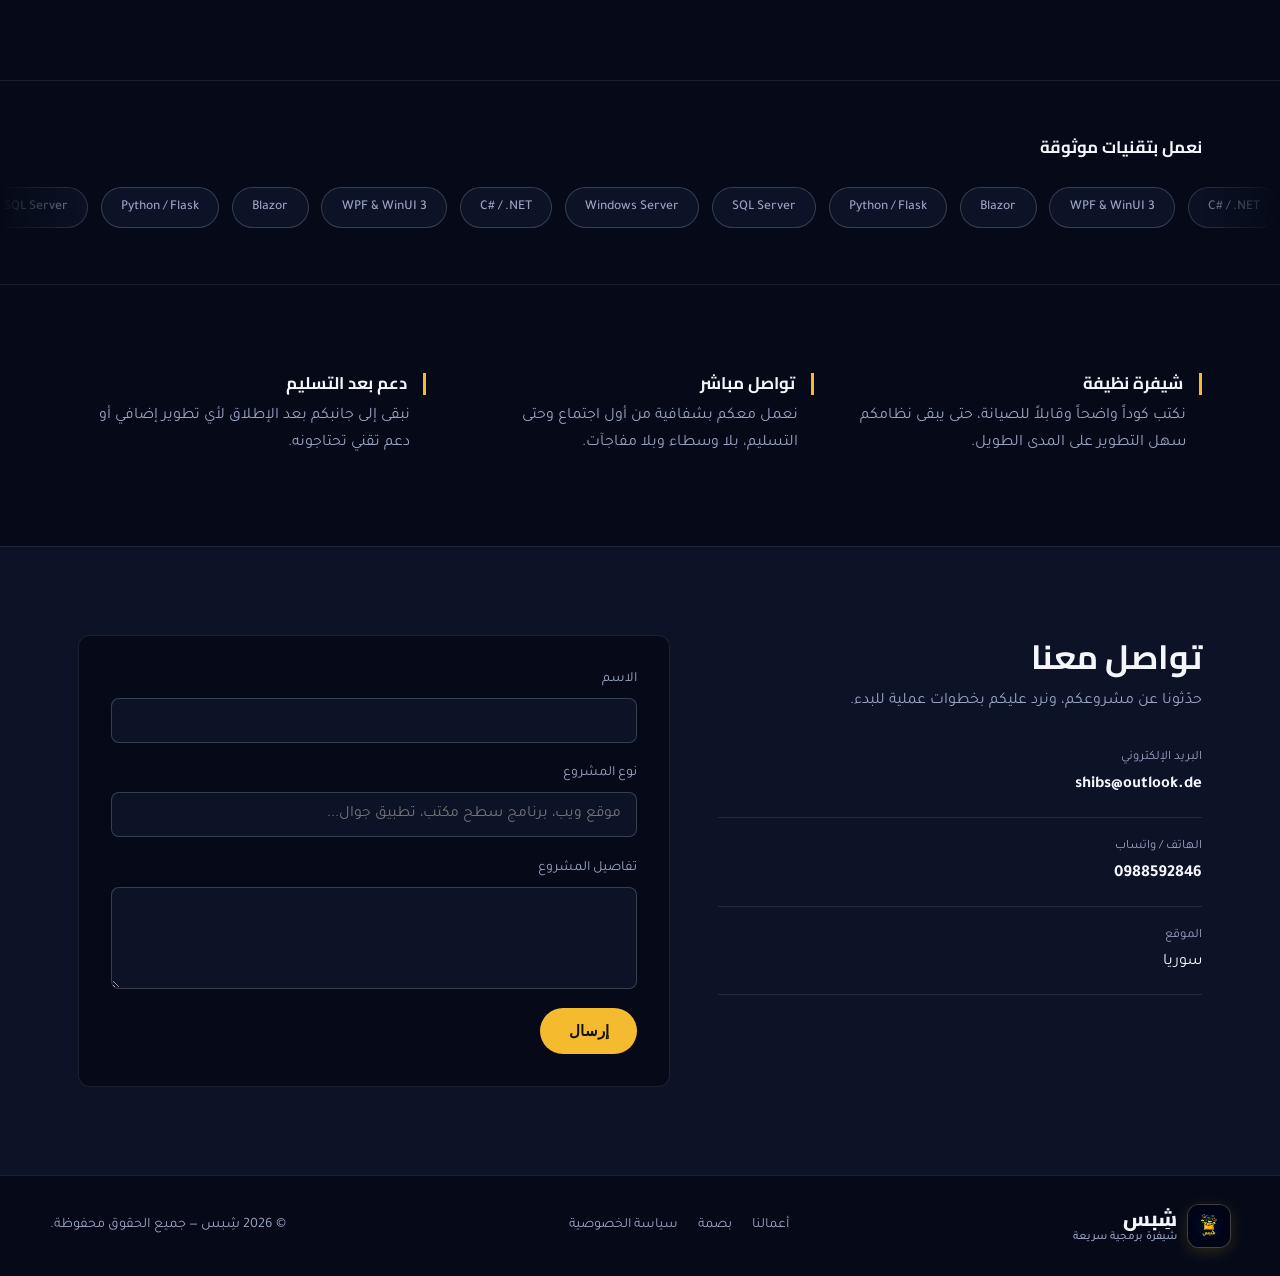
==== commit b5201654: "تحويل الصفحة من شخصية الى صفحة شركة" ====
--- a/index.html
+++ b/index.html
@@ -1,635 +1,440 @@
-<!DOCTYPE html>
-<html lang="ar" dir="rtl">
-<head>
-    <meta charset="UTF-8">
-    <meta name="viewport" content="width=device-width, initial-scale=1.0">
-    <title>شِبس - شيفرة برمجية سريعة</title>
-    <link rel="stylesheet" href="style.css">
-
-</head>
-<body>
-    <nav id="navbar">
-        <div class="nav-container">
-            <a href="#home" class="logo">
-                <div class="logo-icon">
-                    <img src="images/logo-40.jpg" alt="Logo" />    
-                </div>
-                <div class="logo-text">شِبس</div>
-            </a>
-            <ul class="nav-links">
-                <li><a href="#home">الرئيسية</a></li>
-                <li><a href="#about">حول</a></li>
-                <li><a href="#skills">المهارات</a></li>
-                <li><a href="#timeline">الرحلة</a></li>
-                <li><a href="#portfolio">الأعمال</a></li>
-                <li><a href="#contact">التواصل</a></li>
-            </ul>
-            <div class="mobile-menu-btn" id="mobileMenuBtn">
-                <span></span>
-                <span></span>
-                <span></span>
-            </div>
-        </div>
-        <div class="mobile-nav" id="mobileNav">
-            <ul>
-                <li><a href="#home">الرئيسية</a></li>
-                <li><a href="#about">حول</a></li>
-                <li><a href="#skills">المهارات</a></li>
-                <li><a href="#timeline">الرحلة</a></li>
-                <li><a href="#portfolio">الأعمال</a></li>
-                <li><a href="#contact">التواصل</a></li>
-            </ul>
-        </div>
-    </nav>
-
-    <section id="home" class="hero">
-        <div class="hero-bg-animation">
-            <div class="floating-shape shape-1"></div>
-            <div class="floating-shape shape-2"></div>
-            <div class="floating-shape shape-3"></div>
-            <div class="geo-shape geo-1"></div>
-            <div class="geo-shape geo-2"></div>
-            <div class="particles">
-                <span class="particle"></span>
-                <span class="particle"></span>
-                <span class="particle"></span>
-                <span class="particle"></span>
-                <span class="particle"></span>
-                <span class="particle"></span>
-                <span class="particle"></span>
-                <span class="particle"></span>
-                <span class="particle"></span>
-                <span class="particle"></span>
-            </div>
-        </div>
-        <div class="hero-content">
-            <h1>شيفرة برمجية سريعة</h1>
-            <p class="subtitle">مطور ومصمم إبداعي</p>
-            <p> نجمع بين الإبداع والاحترافية لنصنع تجارب رقمية فريدة تترك أثراً لا يُنسى.</p>
-            <div class="cta-buttons">
-                <a href="#portfolio" class="cta-primary">اطّلع على أعمالنا</a>
-                <a href="#contact" class="cta-secondary">هيا نتحدث</a>
-            </div>
-            
-            <div class="stats-section">
-                <div class="stat-card">
-                    <span class="stat-number">40+</span>
-                    <span class="stat-label">مشروع مُنجز</span>
-                </div>
-                <div class="stat-card">
-                    <span class="stat-number">5+</span>
-                    <span class="stat-label">سنوات خبرة</span>
-                </div>
-                <div class="stat-card">
-                    <span class="stat-number">1+</span>
-                    <span class="stat-label">عملاء راضون</span>
-                </div>
-            </div>
-        </div>
-    </section>
-
-<section id="about" class="fade-in">
-    <div class="container">
-        <!-- عنوان القسم -->
-        <div class="section-header">
-            <h2 class="section-title">نُبْذَة عني</h2>
-            <p class="section-subtitle">شغف بابتكار تجارب رقمية تُحدث فرقاً</p>
-        </div>
-
-        <!-- المحتوى الرئيسي للقسم -->
-        <div class="about-content">
-            <div class="about-intro">
-                <!-- صورة أو أيقونة -->
-                <div class="about-image"></div>
-
-                <!-- النصوص الملهمة -->
-                <div class="about-text">
-                    <h3>أنا مطور ومصمم مبدع</h3>
-                    <p>
-                        أمتلك أكثر من 5 سنوات خبرة في تصميم مواقع وتطبيقات جميلة وعملية، تمتد خبرتي لتشمل أحدث تقنيات الويب، تصميم تجربة المستخدم، وحل المشكلات بطريقة إبداعية.
-                    </p>
-                    <p>
-                        أؤمن بقوة الشيفرة النظيفة، التصميم البديهي، وتجربة المستخدم السلسة. وعندما لا أكون منشغلًا بالبرمجة، يمكنك أن تجدني أستكشف تقنيات جديدة، أشارك في مشاريع مفتوحة المصدر، ألعب الشطرنج، أو أشاهد برامج <strong>ناشيونال جيوغرافيك – أبو ظبي</strong>.
-                    </p>
-                    <p>
-                        ابقَ هادئًا، نظم وقتك، ودع الإلهام يملأ يومك. تصفح صوراُ رائعة على <a href="https://500px.com/" target="_blank" rel="nofollow">500px</a> لتغذي روحك بالإبداع والجمال ، 
-                        امنح نفسك لحظات من المرح والاسترخاء مع الألعاب المجانية على <a href="https://playhop.com/ar" target="_blank" rel="nofollow">PlayHop</a> فالراحة جزء من الإنتاجية، 
-                        تعلم شيئاً جديداً كل يوم مع محتوى تعليمي ملهم على <a href="https://www.youtube.com/@ZAmericanEnglish" target="_blank" rel="nofollow">YouTube – ZAmericanEnglish</a> فالمعرفة قوة تفتح لك أبوابًا جديدة، 
-                        أو شاهد روعة العالم من بعيد من خلال <a href="https://www.nasa.gov/images/" target="_blank" rel="nofollow">صور وكالة ناسا</a> لتتذكر أن الكون مليء بالعجائب التي تستحق الاكتشاف.
-                    </p>
-                    <p>
-                        تحرك دائماً، فكل لحظة هي فرصة لتطوير نفسك، لمشاركة الإبداع، ولترك أثر إيجابي في حياتك وحياة الآخرين.
-                    </p>
-                </div>
-            </div>
-
-            <!-- بطاقات المهمة والرؤية -->
-            <div class="about-cards">
-                <div class="about-card">
-                    <h4>🎯 المهمة</h4>
-                    <p>
-                        خلق تجارب رقمية تلهم الآخرين، وتجذب انتباههم، وتحل مشاكل العالم الحقيقي من خلال تصميم وتطوير مبتكر.
-                    </p>
-                </div>
-                
-                <div class="about-card">
-                    <h4>💡 الرؤية</h4>
-                    <p>
-                        عالم تندمج فيه التكنولوجيا بسلاسة مع احتياجات البشر، ليصبح التفاعل الرقمي أكثر معنى وإبداعاً.
-                    </p>
-                </div>
-            </div>
-        </div>
-    </div>
-</section>
-
-
-    <section id="skills" class="fade-in">
-        <div class="container">
-            <div class="section-header">
-                <h2 class="section-title">المهارات والخبرات</h2>
-                <p class="section-subtitle">دمج التميز التقني مع الرؤية الإبداعية</p>
-            </div>
-
-            <div class="skills-container">
-                <div class="skills-wrapper">
-                    <div class="skills-visual">
-                        <div class="skills-circle">
-                            <div class="skill-node">
-                                <div class="skill-icon">🎨</div>
-                                <div class="skill-name">UI/UX</div>
-                            </div>
-                            <div class="skill-node">
-                                <div class="skill-icon">⚛️</div>
-                                <div class="skill-name">React</div>
-                            </div>
-                            <div class="skill-node">
-                                <div class="skill-icon">📱</div>
-                                <div class="skill-name">Mobile</div>
-                            </div>
-                            <div class="skill-node">
-                                <div class="skill-icon">⚙️</div>
-                                <div class="skill-name">Backend</div>
-                            </div>
-                            <div class="skill-node">
-                                <div class="skill-icon">🚀</div>
-                                <div class="skill-name">DevOps</div>
-                            </div>
-                            <div class="skill-node">
-                                <div class="skill-icon">💡</div>
-                                <div class="skill-name">Innovation</div>
-                            </div>
-                            <div class="skills-center">
-                                <img src="images/logoTran.png" alt="Logo" />  
-                            </div>
-                        </div>
-                    </div>
-                    
-                    <div class="skills-list">
-                        <div class="skill-item">
-                            <h4>تميز الواجهة الأمامية </h4>
-                            <p>أطر عمل JavaScript الحديثة، تصميم متجاوب، وتنفيذ دقيق حتى آخر بكسل</p>
-                            <div class="skill-progress">
-                                <div class="skill-progress-bar" style="width: 95%"></div>
-                            </div>
-                        </div>
-                        
-                        <div class="skill-item">
-                            <h4>التصميم الإبداعي</h4>
-                            <p>تفكير تصميمي يركز على المستخدم، مع الاهتمام بإمكانية الوصول والجاذبية البصرية</p>
-                            <div class="skill-progress">
-                                <div class="skill-progress-bar" style="width: 90%"></div>
-                            </div>
-                        </div>
-                        
-                        <div class="skill-item">
-                            <h4>تطوير كامل النطاق (Full-Stack)</h4>
-                            <p>تطوير التطبيقات من البداية حتى النهاية، من قواعد البيانات إلى النشر</p>
-                            <div class="skill-progress">
-                                <div class="skill-progress-bar" style="width: 85%"></div>
-                            </div>
-                        </div>
-                        
-                        <div class="skill-item">
-                            <h4>الأداء والتحسين</h4>
-                            <p>أوقات تحميل فائقة السرعة وتجارب مستخدم سلسة على جميع الأجهزة</p>
-                            <div class="skill-progress">
-                                <div class="skill-progress-bar" style="width: 92%"></div>
-                            </div>
-                        </div>
-                    </div>
-                </div>
-            </div>
-        </div>
-    </section>
-
-    <section id="timeline" class="fade-in">
-        <div class="container">
-            <div class="section-header">
-                <h2 class="section-title">رِحلَتي</h2>
-                <p class="section-subtitle">من مبتدئ فضولي إلى مطور متمرس – هذه قصة مسيرتي حتى الآن</p>
-            </div>
-
-            <div class="timeline-controls">
-                <button class="timeline-filter active" data-filter="all">الكل</button>
-                <button class="timeline-filter" data-filter="education">التعليم</button>
-                <button class="timeline-filter" data-filter="work">العمل</button>
-                <button class="timeline-filter" data-filter="project">المشاريع</button>
-            </div>
-
-            <div class="timeline-container">
-                <div class="timeline-line"></div>
-                <div class="timeline-progress"></div>
-
-                <div class="timeline-item" data-category="education">
-                    <div class="timeline-node">🎓</div>
-                    <div class="timeline-content">
-                        <div class="timeline-year">2020 - 2024</div>
-                        <h3 class="timeline-title">بكالوريوس علوم الحاسوب</h3>
-                        <div class="timeline-company">جامعة نوردهاوزن</div>
-                        <p class="timeline-description">
-                            تخرّجت بمرتبة جيد مع تركيز على التفاعل بين الإنسان والحاسوب
-                            وهندسة البرمجيات. اكتسبت أساساً قويًا في الخوارزميات، هياكل البيانات،
-                            ومبادئ التصميم المتمحور حول المستخدم.
-                        </p>
-                        <div class="timeline-skills">
-                            <span class="timeline-skill">#C</span>
-                            <span class="timeline-skill">Python</span>
-                            <span class="timeline-skill">هياكل البيانات</span>
-                            <span class="timeline-skill">UI/UX</span>
-                        </div>
-                        <!-- <div class="timeline-achievements">
-                            <div class="timeline-achievement"> الدراسة لمدة 10 فصول في Hochschule Nordhausen University of Applied Sciences</div>
-                            <div class="timeline-achievement"> نشر مشروع التخرج حول تطوير وتنفيذ خطة رقمية لتوجيه العمليات وفق معايير VDA ودمجها في بيئة العمل التشغيلية.</div>
-                            <div class="timeline-achievement"> نشر بحث علمي حول سهولة الوصول في تصميم الويب</div>
-                        </div> -->
-                    </div>
-                </div>
-
-                <div class="timeline-item" data-category="work">
-                    <div class="timeline-node">💼</div>
-                    <div class="timeline-content">
-                        <div class="timeline-year">2020 - 2021</div>
-                        <h3 class="timeline-title">مطور واجهات أمامية مبتدئ</h3>
-                        <div class="timeline-company">شركة ناشئة</div>
-                        <p class="timeline-description">
-                            بدأت مسيرتي المهنية كمطور واجهات أمامية مبتدئ في شركة ناشئة، حيث عملت على
-                            تطوير صفحات ويب متجاوبة واكتسبت خبرة عملية في بيئة عمل سريعة التطور
-                            تعتمد على العمل الجماعي وتنفيذ الحلول بمرونة.
-                        </p>
-                        <div class="timeline-skills">
-                            <span class="timeline-skill">HTML</span>
-                            <span class="timeline-skill">CSS</span>
-                            <span class="timeline-skill">JavaScript</span>
-                            <span class="timeline-skill">Git</span>
-                        </div>
-                    </div>
-                </div>
-
-                <div class="timeline-item" data-category="work">
-                    <div class="timeline-node">🚀</div>
-                    <div class="timeline-content">
-                        <div class="timeline-year">2021 - 2023</div>
-                        <h3 class="timeline-title">مطور برمجيات</h3>
-                        <div class="timeline-company">عدة شركات</div>
-                        <p class="timeline-description">
-                            انتقلت بعد ذلك للعمل في عدة شركات، حيث وسّعت خبرتي لتشمل
-                            تطوير تطبيقات سطح المكتب وتطبيقات الجوال،
-                            إلى جانب تعزيز مهاراتي في تحليل المتطلبات وبناء حلول برمجية متكاملة.
-                        </p>
-                        <div class="timeline-skills">
-                            <span class="timeline-skill">C#</span>
-                            <span class="timeline-skill">.NET</span>
-                            <span class="timeline-skill">Flutter</span>
-                            <span class="timeline-skill">VS Code</span>
-                        </div>
-                    </div>
-                </div>
-
-                <div class="timeline-item" data-category="work">
-                    <div class="timeline-node">⭐</div>
-                    <div class="timeline-content">
-                        <div class="timeline-year">2023 - 2024</div>
-                        <h3 class="timeline-title">مطور ويب متكامل</h3>
-                        <div class="timeline-company">—</div>
-                        <p class="timeline-description">
-                            أعمل كمطور برمجيات متكامل 
-                            (Full Stack Developer) مع خبرة في تطوير الواجهات
-                            الأمامية والخلفية، وبناء
-                            تطبيقات ويب حديثة، إضافةً
-                            إلى تطوير تطبيقات
-                            سطح المكتب  وتطبيقات الجوال.
-                        </p>
-                        <div class="timeline-skills">
-                            <span class="timeline-skill">WINUI3</span>
-                            <span class="timeline-skill">Maui</span>
-                            <span class="timeline-skill">C# / .NET</span>
-                            <span class="timeline-skill">PostgreSQL</span>
-                            <span class="timeline-skill">Visual Studio</span>
-                        </div>
-                    </div>
-                </div>
-
-
-
-                <div class="timeline-item" data-category="work">
-                    <div class="timeline-node">🏆</div>
-                    <div class="timeline-content">
-                        <div class="timeline-year">2025 – حتى الآن</div>
-                        <h3 class="timeline-title">مطوّر Full-Stack</h3>
-                        <div class="timeline-company">العمل الأساسي</div>
-                        <p class="timeline-description">
-                            أعمل بشكل أساسي كمطوّر <strong>Full-Stack</strong>. خلال عام 2025، تعمّقت أيضاً بشكل مدروس في مجال 
-                            <strong>Web Services</strong> بهدف تحسين التكامل بين الأنظمة وتطوير واجهات برمجية فعّالة 
-                            تدعم استقرار وأداء المشاريع.
-                        </p>
-                        <div class="timeline-skills">
-                            <span class="timeline-skill">Full-Stack Development</span>
-                            <span class="timeline-skill">Web Services</span>
-                            <span class="timeline-skill">Database Integration</span>
-                        </div>
-                    </div>
-                </div>
-
-                <div class="timeline-item" data-category="future">
-                    <div class="timeline-node">🎯</div>
-                    <div class="timeline-content">
-                        <div class="timeline-year">2026 – إلى المستقبل</div>
-                        <h3 class="timeline-title">تقديم الخدمات عبر مشروع «شِبس»</h3>
-                        <div class="timeline-company">رؤية مستقبلية</div>
-                        <p class="timeline-description">
-                            في المرحلة القادمة، وبالتوازي مع دراستي لدرجة <strong>الماجستير</strong>، أعمل على تقديم 
-                            خدمات تقنية موجهة للعملاء من خلال مشروعي البسيط <strong>«شِبِس»</strong>، والذي يهدف إلى 
-                            توفير حلول عملية وسريعة في تطوير الويب، مع التركيز على الجودة، الوضوح، وبناء علاقات 
-                            طويلة الأمد مع العملاء.
-                            <br>
-                            <strong>اكتشف الخدمات:</strong> <a href="#">اذهب إلى خدماتنا</a>
-                        </p>
-                        <div class="timeline-skills">
-                            <span class="timeline-skill">خدمات تطوير الويب</span>
-                            <span class="timeline-skill">حلول مخصصة</span>
-                            <span class="timeline-skill">دعم تقني</span>
-                            <span class="timeline-skill">تطوير مستمر</span>
-                        </div>
-                    </div>
-                </div>
-
-
-            </div>
-        </div>
-    </section>
-
-    <section id="portfolio" class="fade-in">
-        <div class="container">
-            <div class="section-header">
-                <h2 class="section-title">أعمالي</h2>
-                <p class="section-subtitle">
-                    مجموعة مختارة من المشاريع التي تعكس الإبداع، الاحترافية، والتميّز في الحلول التقنية
-                </p>
-            </div>
-
-            <!-- Image Slider Section -->
-            <div class="image-slider-section">
-                <h3 class="slider-title">معرض الصور</h3>
-                <div class="image-slider-container">
-                    <button class="slider-arrow slider-arrow-left" id="sliderNext" aria-label="صورة سابقة">
-                        <span>❯</span>
-                    </button>
-                    <div class="slider-wrapper">
-                        <div class="slider-track" id="sliderTrack">
-                            <div class="slider-image-item">
-                                <img src="images/doctorlog.jpg" alt="صورة 1">
-                            </div>
-                            <div class="slider-image-item">
-                                <img src="images/cv.jpg" alt="صورة 2">
-                            </div>
-                            <div class="slider-image-item">
-                                <img src="images/education.jpg" alt="صورة 3">
-                            </div>
-                            <div class="slider-image-item">
-                                <img src="images/store.jpg" alt="صورة 4">
-                            </div>
-                            <div class="slider-image-item">
-                                <img src="images/lawyer.jpg" alt="صورة 5">
-                            </div>
-                            <div class="slider-image-item">
-                                <img src="images/cv-page1.jpg" alt="صورة 6">
-                            </div>
-                            <div class="slider-image-item">
-                                <img src="images/cv-page2.jpg" alt="صورة 7">
-                            </div>
-                            <div class="slider-image-item">
-                                <img src="images/logoTran.png" alt="صورة 8">
-                            </div>        
-                            <div class="slider-image-item">
-                                <img src="images/doctorlog_1.PNG" alt="صورة 8">
-                            </div>     
-                            <div class="slider-image-item">
-                                <img src="images/doctorlog_2.PNG" alt="صورة 8">
-                            </div>     
-                            <div class="slider-image-item">
-                                <img src="images/doctorlog_3.PNG" alt="صورة 8">
-                            </div>     
-                            <div class="slider-image-item">
-                                <img src="images/doctorlog_1.PNG" alt="صورة 8">
-                            </div>                         
-                        </div>
-                    </div>
-                    <button class="slider-arrow slider-arrow-right" id="sliderPrev" aria-label="صورة لاحقة">
-                        <span>❮</span>
-                    </button>
-                </div>
-                <div class="slider-dots" id="sliderDots"></div>
-            </div>
-
-            <!-- Image Lightbox Modal -->
-            <div class="image-lightbox" id="imageLightbox">
-                <div class="lightbox-content">
-                    <button class="lightbox-close" id="lightboxClose">&times;</button>
-                    <img id="lightboxImage" src="" alt="">
-                    <button class="lightbox-arrow lightbox-prev" id="lightboxPrev">❮</button>
-                    <button class="lightbox-arrow lightbox-next" id="lightboxNext">❯</button>
-                </div>
-            </div>
-
-            <div class="portfolio-grid">
-                <div class="portfolio-card">
-                    <div class="portfolio-image doctorlog"></div>
-                    <div class="portfolio-content">
-                        <h3 class="portfolio-title">إدارة العيادات الطبية</h3>
-                        <p class="portfolio-description">
-                            نظام ذكي مخصص للأطباء يهدف إلى تبسيط وتنظيم إدارة بيانات المرضى، 
-                            مع إمكانية حفظ المعلومات الطبية، تعديلها، طباعتها، والاطلاع عليها 
-                            بسهولة عبر واجهة أنيقة وسلسة، مما يساهم في تحسين كفاءة العمل اليومي 
-                            داخل العيادة.
-                        </p>
-                        <div class="portfolio-tags">
-                            <span class="tag">رفع كفاءة العمل</span>
-                            <span class="tag">وصول سريع للمعلومات</span>
-                            <span class="tag">تنظيم البيانات الطبية</span>
-                            <span class="tag">واجهة أنيقة وسهلة الاستخدام</span>
-                        </div>
-                    </div>
-                </div>
-                
-                <div class="portfolio-card">
-                    <div class="portfolio-image lawyer"></div>
-                    <div class="portfolio-content">
-                        <h3 class="portfolio-title">إدارة مكاتب المحاماة</h3>
-                        <p class="portfolio-description"> نظام متطور يسهل عمل المحامين ويحوّل إدارة القضايا 
-                            إلى تجربة سلسة وذكية. يتيح لك تتبع القضايا، المواعيد، والمستندات القانونية بكل دقة مما يرفع من إنتاجية المكتب القانوني  
-                            </p>
-                        <div class="portfolio-tags">
-                            <span class="tag">إدارة القضايا</span>
-                            <span class="tag">تنظيم المستندات</span>
-                            <span class="tag">زيادة الإنتاجية</span>
-                        </div>
-                    </div>
-                </div>
-                
-                <div class="portfolio-card">
-                    <div class="portfolio-image store"></div>
-                    <div class="portfolio-content">
-                        <h3 class="portfolio-title">المستودع</h3>
-                        <p class="portfolio-description"> نظام شامل لإدارة المستودعات و
-                            المبيعات يضمن تنظيم كل عمليات البيع والشراء بكفاءة. يتيح لك 
-                            تتبع المخزون بدقة، إصدار وطباعة الفواتير بسهولة، ومراقبة حركة المنتجات
-                             بشكل لحظي. هذا الحل يساعد الشركات على 
-                            تقليل الأخطاء، توفير الوقت</p>
-                        <div class="portfolio-tags">
-                            <span class="tag">إدارة المخزون</span>
-                            <span class="tag">إصدار الفواتير</span>
-                            <span class="tag">تحكم كامل بالمستودع</span>
-                            <span class="tag">سهولة الاستخدام</span>
-                        </div>
-                    </div>
-                </div>
-
-                <div class="portfolio-card">
-                    <div class="portfolio-image education"></div>
-                    <div class="portfolio-content">
-                        <h3 class="portfolio-title">خدمات تعليمية وأكاديمية</h3>
-                        <p class="portfolio-description"> هل تبحث عن دعم يساعدك في تحقيق أفضل نتائج دراسية؟ نحن نقدم خدمات مصممة خصيصًا للطلاب: المساعدة في كتابة مشاريع التخرج والمشاريع الصغيرة، إعداد الأبحاث والتقارير العلمية، تصحيح الأخطاء اللغوية، وإنشاء عروض PowerPoint جذابة. مع خدماتنا، ستوفر الوقت والجهد، وتحسّن جودة مشاريعك، وتزداد ثقتك بنفسك في الدراسة.
-                            </p>
-                        <div class="portfolio-tags">
-                            <span class="tag">مشاريع التخرج</span>
-                            <span class="tag">الأبحاث والتقارير</span>
-                            <span class="tag">تصحيح لغوي</span>
-                            <span class="tag">عروض PowerPoint</span>
-                            <span class="tag">دعم برمجي وتقني</span>
-                            <span class="tag">المساعدة في مشاريع البرمجة (C#, Java, Python)</span>
-                            <span class="tag">إنشاء مواقع بسيطة للمشاريع الجامعية  (HTML, CSS, JavaScript, C#, Java)</span>
-                            <span class="tag">شرح قواعد البيانات (SQL, PostgreSQL)</span>
-                        </div>
-                    </div>
-                </div>
-
-                <div class="portfolio-card">
-                    <div class="portfolio-image cv"></div>
-                    <div class="portfolio-content">
-                        <h3 class="portfolio-title">كتابة السيرة الذاتية باللغات المتعددة</h3>
-                        <p class="portfolio-description">
-                            نقدم لك خدمة احترافية لإعداد سيرتك الذاتية باللغة العربية، الإنجليزية، والألمانية، بطريقة منظمة وجذابة تبرز مهاراتك وخبراتك. مع سيرتك الذاتية المحترفة، ستزيد فرصك في الحصول على الوظائف والتدريبات المناسبة لك.
-                        </p>
-                        <div class="portfolio-tags">
-                            <span class="tag">سيرة ذاتية بالعربية</span>
-                            <span class="tag">CV بالإنجليزية</span>
-                            <span class="tag">Lebenslauf بالألمانية</span>
-                            <span class="tag">تصميم جذاب</span>
-                            <span class="tag">تنظيم الخبرات</span>
-                            <span class="tag">زيادة فرص التوظيف</span>
-                        </div>
-                    </div>
-                </div>
-
-
-            </div>
-        </div>
-    </section>
-
-    <section id="contact" class="fade-in">
-        <div class="container">
-            <div class="section-header">
-                <h2 class="section-title">لنصنع النجاح معاً</h2>
-                <p class="section-subtitle">هل أنت مستعد لتحويل أفكارك إلى واقع؟ لنبدأ الحوار الآن</p>
-            </div>
-
-            <div class="contact-content">
-                <div class="contact-info">
-                    <h3>تواصل معي</h3>
-                    <p>
-                        يسعدني دائمًا العمل على مشاريع جديدة والتعاون مع أشخاص مبدعين وملهمين.
-                        سواء كان لديك مشروع محدد أو مجرد فكرة تحب استكشافها، يسعدني سماعك
-                        والانطلاق معك نحو النجاح.
-                    </p>
-                    
-                    <div class="contact-details">
-                        <h4>💼 متاح من أجل:</h4>
-                        <ul>
-                            <li>مشاريع العمل الحر</li>
-                            <li>الاستشارات التقنية ومراجعة الأكواد</li>
-                            <li>المحاضرات ودروس اونلاين</li>
-                        </ul>
-                    </div>
-
-                    <div class="contact-details">
-                        <h4>📍 الموقع:</h4>
-                        <p>المياذين – الجراديق – شارع أ</p>
-                    </div>
-                </div>
-
-                <div class="contact-form-container">
-                    <form class="contact-form" id="contactForm">
-                        <div class="form-group">
-                            <input type="text" class="form-input" placeholder="الاسم الكامل" required>
-                        </div>
-                        <div class="form-group">
-                            <input type="text" class="form-input" placeholder="نوع العمل" required>
-                        </div>
-                        <div class="form-group">
-                            <input type="text" class="form-input" placeholder="نوع المشروع" required>
-                        </div>
-                        <div class="form-group">
-                            <textarea class="form-textarea" rows="5" placeholder="حدثني عن مشروعك أو فكرتك..." required></textarea>
-                        </div>
-                        <button type="submit" class="submit-btn"> إرسال عبر واتساب 💬</button>
-                    </form>
-                </div>
-            </div>
-        </div>
-    </section>
-
-    <footer>
-        <div class="footer-bottom">
-            <p class="footer-copyright">
-                 © 2026 شِبس — جميع الحقوق محفوظة.
-            </p>
-            <div class="footer-credits">
-                <a href="https://www.w3schools.com/" target="_blank" rel="noopener noreferrer" class="footer-credit-link tooplate">
-                    <span class="footer-credit-icon">📘</span>
-                    <span>تعلّم البرمجة مع W3Schools</span>
-                </a>
-                <div class="footer-divider"></div>
-                <a href="https://visualstudio.microsoft.com/" target="_blank" rel="noopener noreferrer" class="footer-credit-link">
-                    <span class="footer-credit-icon">🖥️</span>
-                    <span>تصميم وتطوير Visual Studio</span>
-                </a>
-                <a href="https://unsplash.com" target="_blank" rel="noopener noreferrer" class="footer-credit-link">
-                    <span class="footer-credit-icon">📸</span>
-                    <span>صور من Unsplash</span>
-                </a>
-                <a href="https://azure.microsoft.com/en-us" target="_blank" rel="noopener noreferrer" class="footer-credit-link">
-                    <span class="footer-credit-icon">☁️</span>
-                    <span>استضافة سحابية عبر Microsoft Azure</span>
-                </a>
-            </div>
-        </div>
-    </footer>
-
-
-    <script src="script.js"></script>
-</body>
-
-</html>
-
-
+<!DOCTYPE html>
+<html lang="ar" dir="rtl">
+<head>
+<meta charset="UTF-8">
+<meta name="viewport" content="width=device-width, initial-scale=1.0">
+<title>شِبس — شيفرة برمجية سريعة</title>
+<meta name="description" content="شِبس، شركة برمجيات تبني تطبيقات سطح المكتب، مواقع وتطبيقات الويب، تطبيقات الجوال، والأنظمة الإدارية المخصصة. شيفرة برمجية سريعة.">
+<link rel="icon" href="logo.png" type="image/png">
+<link rel="preconnect" href="https://fonts.googleapis.com">
+<link rel="preconnect" href="https://fonts.gstatic.com" crossorigin>
+<link href="https://fonts.googleapis.com/css2?family=Cairo:wght@600;700;800&family=Tajawal:wght@400;500;700&display=swap" rel="stylesheet">
+<link rel="stylesheet" href="style.css">
+</head>
+<body>
+
+<div class="grid-overlay" aria-hidden="true"></div>
+
+<header id="header">
+    <div class="wrap header-bar">
+        <a href="index.html" class="brand">
+            <span class="brand-mark">
+                <img src="logo.png" alt="شِبس" width="42" height="42">
+            </span>
+            <span class="brand-text">
+                <span class="brand-name">شِبس</span>
+                <span class="brand-tagline">شيفرة برمجية سريعة</span>
+            </span>
+        </a>
+
+        <nav class="nav-links">
+            <a href="index.html#services">خدماتنا</a>
+            <a href="index.html#industries">قطاعاتنا</a>
+            <a href="projects.html">أعمالنا</a>
+            <a href="subscribe.html">اشترك</a>
+            <a href="index.html#why">لماذا شِبس</a>
+            <a href="index.html#contact">تواصل معنا</a>
+        </nav>
+
+        <a href="index.html#contact" class="btn btn-primary btn-small header-cta">اطلب استشارة</a>
+
+        <button class="menu-btn" id="menuBtn" aria-label="فتح القائمة" aria-expanded="false" aria-controls="mobileNav">
+            <span></span><span></span><span></span>
+        </button>
+    </div>
+
+    <nav class="mobile-nav" id="mobileNav">
+        <a href="index.html#services">خدماتنا</a>
+        <a href="index.html#industries">قطاعاتنا</a>
+        <a href="projects.html">أعمالنا</a>
+        <a href="subscribe.html">اشترك</a>
+        <a href="index.html#why">لماذا شِبس</a>
+        <a href="index.html#contact">تواصل معنا</a>
+    </nav>
+</header>
+
+<main id="top">
+
+    <section class="hero">
+        <div class="hero-glow" aria-hidden="true"></div>
+        <div class="hero-glyphs" aria-hidden="true">
+            <span class="glyph gold g1">{ }</span>
+            <span class="glyph cyan g2">01</span>
+            <span class="glyph g3">&lt; /&gt;</span>
+            <span class="glyph gold g4">01</span>
+            <span class="glyph cyan g5">{ }</span>
+        </div>
+
+        <div class="wrap">
+            <div class="hero-grid">
+                <div class="hero-copy">
+                    <span class="eyebrow">شِبس — شيفرة برمجية سريعة</span>
+                    <h1>نبني الأنظمة البرمجية<br>التي تُشغّل أعمالكم</h1>
+                    <p class="hero-lead">
+                        من برامج سطح المكتب إلى مواقع وتطبيقات الويب والأنظمة الإدارية المخصصة —
+                        شِبس تحوّل احتياجاتكم التقنية إلى برمجيات تعمل بدقة وموثوقية.
+                    </p>
+                    <div class="hero-actions">
+                        <a href="#contact" class="btn btn-primary">تواصل معنا</a>
+                        <a href="#services" class="btn btn-outline">اطّلع على خدماتنا</a>
+                    </div>
+                </div>
+
+                <div class="hero-art">
+                    <div class="hero-logo-frame">
+                        <img src="logo.png" alt="شِبس — شيفرة برمجية سريعة" width="640" height="640">
+                    </div>
+                </div>
+            </div>
+
+            <div class="hero-stats">
+                <div class="stat reveal">
+                    <span class="stat-num" data-target="5" data-prefix="+">0</span>
+                    <span class="stat-label">سنوات خبرة تقنية</span>
+                </div>
+                <div class="stat reveal">
+                    <span class="stat-num" data-target="5">0</span>
+                    <span class="stat-label">قطاعات أعمال نخدمها</span>
+                </div>
+                <div class="stat reveal">
+                    <span class="stat-num"><span class="live-dot" aria-hidden="true"></span>مباشر</span>
+                    <span class="stat-label">تواصل مع فريقكم التقني، بلا وسطاء</span>
+                </div>
+            </div>
+        </div>
+    </section>
+
+    <section id="services" class="services">
+        <div class="wrap">
+            <h2>خدماتنا</h2>
+            <p class="section-lead">حلول برمجية بحسب طبيعة عملكم واحتياجاتكم.</p>
+
+            <div class="service-grid">
+                <article class="service-card reveal">
+                    <svg viewBox="0 0 32 32" width="30" height="30" class="service-icon"><rect x="4" y="6" width="24" height="16" rx="2" fill="none" stroke="currentColor" stroke-width="1.8"/><path d="M12 26h8M16 22v4" stroke="currentColor" stroke-width="1.8" stroke-linecap="round"/></svg>
+                    <h3>تطبيقات سطح المكتب</h3>
+                    <p>برامج مخصصة تعمل محلياً على أجهزة شركتكم، مبنية لتناسب طبيعة عملكم بدقة.</p>
+                </article>
+
+                <article class="service-card reveal">
+                    <svg viewBox="0 0 32 32" width="30" height="30" class="service-icon"><circle cx="16" cy="16" r="11" fill="none" stroke="currentColor" stroke-width="1.8"/><path d="M5 16h22M16 5c3 3 4.5 7 4.5 11s-1.5 8-4.5 11c-3-3-4.5-7-4.5-11S13 8 16 5z" fill="none" stroke="currentColor" stroke-width="1.8"/></svg>
+                    <h3>مواقع وتطبيقات الويب</h3>
+                    <p>مواقع وتطبيقات ويب سريعة وسهلة الاستخدام، تعمل بسلاسة على جميع الأجهزة.</p>
+                </article>
+
+                <article class="service-card reveal">
+                    <svg viewBox="0 0 32 32" width="30" height="30" class="service-icon"><rect x="9" y="3" width="14" height="26" rx="3" fill="none" stroke="currentColor" stroke-width="1.8"/><path d="M13 25h6" stroke="currentColor" stroke-width="1.8" stroke-linecap="round"/></svg>
+                    <h3>تطبيقات الجوال</h3>
+                    <p>تطبيقات لأنظمة أندرويد وiOS تمنح عملاءكم تجربة استخدام سلسة أينما كانوا.</p>
+                </article>
+
+                <article class="service-card reveal">
+                    <svg viewBox="0 0 32 32" width="30" height="30" class="service-icon"><path d="M16 4l11 5v7c0 6-4.5 10-11 12-6.5-2-11-6-11-12V9l11-5z" fill="none" stroke="currentColor" stroke-width="1.8" stroke-linejoin="round"/></svg>
+                    <h3>أنظمة إدارية مخصصة</h3>
+                    <p>حلول مصممة خصيصاً لإدارة عملياتكم الداخلية، من قواعد البيانات إلى واجهات الاستخدام.</p>
+                </article>
+            </div>
+        </div>
+    </section>
+
+    <section id="architecture" class="architecture">
+        <div class="wrap">
+            <h2>كيف تتنقل بياناتكم داخل أنظمتنا</h2>
+            <p class="section-lead">من سطح المكتب والويب والجوال وأنظمتكم المخصصة، عبر السيرفر وطبقة الحماية والتحقق، وصولاً إلى قاعدة البيانات — ذهاباً وإياباً، بأمان.</p>
+
+            <div class="flow-diagram-wrap reveal">
+                <svg viewBox="0 0 800 600" class="flow-diagram" role="img" aria-label="مخطط يوضح تدفق البيانات من تطبيقات سطح المكتب، مواقع الويب، تطبيقات الويب، الجوال، والأنظمة المخصصة، عبر السيرفر وطبقة الحماية إلى قاعدة البيانات، ذهاباً وإياباً">
+
+                    <!-- connecting lines -->
+                    <g fill="none" stroke="var(--line-strong)" stroke-width="1.8">
+                        <path d="M88,112 C88,150 244,150 400,185"/>
+                        <path d="M244,112 C244,150 322,150 400,185"/>
+                        <path d="M400,112 L400,185"/>
+                        <path d="M556,112 C556,150 478,150 400,185"/>
+                        <path d="M712,112 C712,150 556,150 400,185"/>
+                        <path d="M400,273 L400,340"/>
+                        <path d="M400,428 L400,495"/>
+                    </g>
+
+                    <!-- flow dots: gold = request, cyan = response -->
+                    <circle r="4.5" class="flow-dot gold"><animateMotion path="M88,112 C88,150 244,150 400,185" dur="2.6s" begin="0s" repeatCount="indefinite"/></circle>
+                    <circle r="4.5" class="flow-dot cyan"><animateMotion path="M88,112 C88,150 244,150 400,185" keyPoints="1;0" keyTimes="0;1" calcMode="linear" dur="2.6s" begin="1.3s" repeatCount="indefinite"/></circle>
+
+                    <circle r="4.5" class="flow-dot gold"><animateMotion path="M244,112 C244,150 322,150 400,185" dur="2.3s" begin=".3s" repeatCount="indefinite"/></circle>
+                    <circle r="4.5" class="flow-dot cyan"><animateMotion path="M244,112 C244,150 322,150 400,185" keyPoints="1;0" keyTimes="0;1" calcMode="linear" dur="2.3s" begin="1.45s" repeatCount="indefinite"/></circle>
+
+                    <circle r="4.5" class="flow-dot gold"><animateMotion path="M400,112 L400,185" dur="1.2s" begin=".6s" repeatCount="indefinite"/></circle>
+                    <circle r="4.5" class="flow-dot cyan"><animateMotion path="M400,112 L400,185" keyPoints="1;0" keyTimes="0;1" calcMode="linear" dur="1.2s" begin="1.2s" repeatCount="indefinite"/></circle>
+
+                    <circle r="4.5" class="flow-dot gold"><animateMotion path="M556,112 C556,150 478,150 400,185" dur="2.3s" begin=".9s" repeatCount="indefinite"/></circle>
+                    <circle r="4.5" class="flow-dot cyan"><animateMotion path="M556,112 C556,150 478,150 400,185" keyPoints="1;0" keyTimes="0;1" calcMode="linear" dur="2.3s" begin="2.05s" repeatCount="indefinite"/></circle>
+
+                    <circle r="4.5" class="flow-dot gold"><animateMotion path="M712,112 C712,150 556,150 400,185" dur="2.6s" begin="1.2s" repeatCount="indefinite"/></circle>
+                    <circle r="4.5" class="flow-dot cyan"><animateMotion path="M712,112 C712,150 556,150 400,185" keyPoints="1;0" keyTimes="0;1" calcMode="linear" dur="2.6s" begin="2.5s" repeatCount="indefinite"/></circle>
+
+                    <circle r="4.5" class="flow-dot gold"><animateMotion path="M400,273 L400,340" dur="1.6s" begin="1.8s" repeatCount="indefinite"/></circle>
+                    <circle r="4.5" class="flow-dot cyan"><animateMotion path="M400,273 L400,340" keyPoints="1;0" keyTimes="0;1" calcMode="linear" dur="1.6s" begin="2.6s" repeatCount="indefinite"/></circle>
+
+                    <circle r="4.5" class="flow-dot gold"><animateMotion path="M400,428 L400,495" dur="1.8s" begin="2.4s" repeatCount="indefinite"/></circle>
+                    <circle r="4.5" class="flow-dot cyan"><animateMotion path="M400,428 L400,495" keyPoints="1;0" keyTimes="0;1" calcMode="linear" dur="1.8s" begin="3.3s" repeatCount="indefinite"/></circle>
+
+                    <!-- Desktop node -->
+                    <g class="flow-node">
+                        <rect x="18" y="24" width="140" height="88" rx="14" fill="var(--panel)" stroke="var(--line-strong)" stroke-width="1.5"/>
+                        <g transform="translate(74,38)" fill="none" stroke="var(--gold)" stroke-width="1.6">
+                            <rect x="3" y="5" width="22" height="14" rx="2"/>
+                            <path d="M10 24h8M14 19v5"/>
+                        </g>
+                        <text x="88" y="100" class="flow-label" text-anchor="middle">سطح المكتب</text>
+                    </g>
+
+                    <!-- Websites node -->
+                    <g class="flow-node">
+                        <rect x="174" y="24" width="140" height="88" rx="14" fill="var(--panel)" stroke="var(--line-strong)" stroke-width="1.5"/>
+                        <g transform="translate(230,38)" fill="none" stroke="var(--gold)" stroke-width="1.6">
+                            <circle cx="14" cy="14" r="11"/>
+                            <path d="M3 14h22M14 3c3 3 4.5 7 4.5 11s-1.5 8-4.5 11c-3-3-4.5-7-4.5-11S11 6 14 3z"/>
+                        </g>
+                        <text x="244" y="100" class="flow-label" text-anchor="middle">مواقع الويب</text>
+                    </g>
+
+                    <!-- Web apps node -->
+                    <g class="flow-node">
+                        <rect x="330" y="24" width="140" height="88" rx="14" fill="var(--panel)" stroke="var(--line-strong)" stroke-width="1.5"/>
+                        <g transform="translate(386,38)" fill="none" stroke="var(--gold)" stroke-width="1.6">
+                            <rect x="3" y="4" width="22" height="20" rx="2"/>
+                            <path d="M3 10h22"/>
+                            <circle cx="6.5" cy="7" r=".9" fill="var(--gold)" stroke="none"/>
+                            <circle cx="9.5" cy="7" r=".9" fill="var(--gold)" stroke="none"/>
+                        </g>
+                        <text x="400" y="100" class="flow-label" text-anchor="middle">تطبيقات الويب</text>
+                    </g>
+
+                    <!-- Mobile node -->
+                    <g class="flow-node">
+                        <rect x="486" y="24" width="140" height="88" rx="14" fill="var(--panel)" stroke="var(--line-strong)" stroke-width="1.5"/>
+                        <g transform="translate(542,38)" fill="none" stroke="var(--gold)" stroke-width="1.6">
+                            <rect x="7" y="2" width="14" height="24" rx="3"/>
+                            <circle cx="14" cy="21" r="1.1" fill="var(--gold)" stroke="none"/>
+                        </g>
+                        <text x="556" y="100" class="flow-label" text-anchor="middle">الجوال</text>
+                    </g>
+
+                    <!-- Systems node -->
+                    <g class="flow-node">
+                        <rect x="642" y="24" width="140" height="88" rx="14" fill="var(--panel)" stroke="var(--line-strong)" stroke-width="1.5"/>
+                        <g transform="translate(698,38)" fill="none" stroke="var(--gold)" stroke-width="1.6">
+                            <rect x="3" y="3" width="14" height="14" rx="2"/>
+                            <rect x="11" y="11" width="14" height="14" rx="2"/>
+                        </g>
+                        <text x="712" y="100" class="flow-label" text-anchor="middle">الأنظمة</text>
+                    </g>
+
+                    <!-- Server node -->
+                    <g class="flow-node">
+                        <rect x="315" y="185" width="170" height="88" rx="14" fill="var(--panel)" stroke="var(--line-strong)" stroke-width="1.5"/>
+                        <g transform="translate(386,199)" fill="none" stroke="var(--gold)" stroke-width="1.5">
+                            <rect x="3" y="2" width="22" height="6" rx="1.5"/>
+                            <rect x="3" y="11" width="22" height="6" rx="1.5"/>
+                            <rect x="3" y="20" width="22" height="6" rx="1.5"/>
+                            <circle cx="7" cy="5" r="1" fill="var(--gold)" stroke="none"/>
+                            <circle cx="7" cy="14" r="1" fill="var(--gold)" stroke="none"/>
+                            <circle cx="7" cy="23" r="1" fill="var(--gold)" stroke="none"/>
+                        </g>
+                        <text x="400" y="261" class="flow-label" text-anchor="middle">السيرفر</text>
+                    </g>
+
+                    <!-- Security node -->
+                    <g class="flow-node">
+                        <rect x="315" y="340" width="170" height="88" rx="14" fill="var(--panel)" stroke="var(--line-strong)" stroke-width="1.5"/>
+                        <g transform="translate(386,354)" fill="none" stroke="var(--gold)" stroke-width="1.6" stroke-linejoin="round" stroke-linecap="round">
+                            <path d="M14 2 L25 6 V14 C25 21 20 25.5 14 27 C8 25.5 3 21 3 14 V6 Z"/>
+                            <path d="M9 14 L12.5 17.5 L19 10"/>
+                        </g>
+                        <text x="400" y="416" class="flow-label" text-anchor="middle">الحماية والتحقق</text>
+                    </g>
+
+                    <!-- Database node -->
+                    <g class="flow-node">
+                        <rect x="315" y="495" width="170" height="88" rx="14" fill="var(--panel)" stroke="var(--line-strong)" stroke-width="1.5"/>
+                        <g transform="translate(386,509)" fill="none" stroke="var(--gold)" stroke-width="1.6">
+                            <ellipse cx="14" cy="6" rx="11" ry="4"/>
+                            <path d="M3 6v16c0 2.2 4.9 4 11 4s11-1.8 11-4V6"/>
+                            <path d="M3 14c0 2.2 4.9 4 11 4s11-1.8 11-4"/>
+                        </g>
+                        <text x="400" y="571" class="flow-label" text-anchor="middle">قاعدة البيانات</text>
+                    </g>
+                </svg>
+
+                <div class="flow-legend">
+                    <span class="legend-item"><span class="legend-dot gold"></span>طلب</span>
+                    <span class="legend-item"><span class="legend-dot cyan"></span>استجابة</span>
+                </div>
+            </div>
+        </div>
+    </section>
+
+    <section id="industries" class="industries">
+        <div class="wrap">
+            <h2>قطاعات نعمل معها</h2>
+            <p class="section-lead">خبرة عملية في بناء أنظمة لقطاعات مختلفة، كل واحد بمتطلباته الخاصة.</p>
+
+            <div class="industry-grid">
+                <article class="industry-card reveal">
+                    <h3>الرعاية الصحية</h3>
+                    <p>أنظمة لإدارة العيادات والمواعيد والسجلات الطبية.</p>
+                </article>
+                <article class="industry-card reveal">
+                    <h3>التجارة والمخزون</h3>
+                    <p>أنظمة فوترة وإدارة مخزون تناسب المتاجر والأعمال التجارية.</p>
+                </article>
+                <article class="industry-card reveal">
+                    <h3>الموارد البشرية والإدارة الداخلية</h3>
+                    <p>أنظمة لتتبع الدوام، وبوابات داخلية لإدارة الموظفين والمهام.</p>
+                </article>
+                <article class="industry-card reveal">
+                    <h3>الخدمات الميدانية والعقارية</h3>
+                    <p>مواقع وأنظمة حجز لأعمال الصيانة والخدمات الميدانية.</p>
+                </article>
+                <article class="industry-card reveal">
+                    <h3>القطاع القانوني</h3>
+                    <p>أنظمة لإدارة الملفات والمواعيد في المكاتب القانونية.</p>
+                </article>
+            </div>
+        </div>
+    </section>
+
+    <section id="process" class="process">
+        <div class="wrap">
+            <h2>طريقة عملنا</h2>
+            <p class="section-lead">مسار واضح من الفكرة الأولى إلى نظام يعمل فعلياً لديكم.</p>
+
+            <div class="process-grid">
+                <div class="process-step reveal">
+                    <span class="step-num">01</span>
+                    <h3>التواصل والتحليل</h3>
+                    <p>نستمع لاحتياجاتكم ونحدد نطاق المشروع ومتطلباته بدقة.</p>
+                </div>
+                <div class="process-step reveal">
+                    <span class="step-num">02</span>
+                    <h3>التصميم والتخطيط</h3>
+                    <p>نضع مخططاً تقنياً وتصميم واجهات يناسب طبيعة عملكم.</p>
+                </div>
+                <div class="process-step reveal">
+                    <span class="step-num">03</span>
+                    <h3>التطوير والبناء</h3>
+                    <p>نبني النظام على مراحل واضحة، ونطلعكم على التقدم أولاً بأول.</p>
+                </div>
+                <div class="process-step reveal">
+                    <span class="step-num">04</span>
+                    <h3>التسليم والدعم</h3>
+                    <p>نسلّم النظام جاهزاً للعمل، ونستمر بدعمكم بعد الإطلاق.</p>
+                </div>
+            </div>
+        </div>
+    </section>
+
+    <section class="tech">
+        <div class="wrap">
+            <h2 class="tech-heading">نعمل بتقنيات موثوقة</h2>
+        </div>
+        <div class="marquee" aria-hidden="true">
+            <div class="marquee-track">
+                <span class="tech-tag">C# / .NET</span>
+                <span class="tech-tag">WPF &amp; WinUI 3</span>
+                <span class="tech-tag">Blazor</span>
+                <span class="tech-tag">Python / Flask</span>
+                <span class="tech-tag">SQL Server</span>
+                <span class="tech-tag">Windows Server</span>
+                <span class="tech-tag">C# / .NET</span>
+                <span class="tech-tag">WPF &amp; WinUI 3</span>
+                <span class="tech-tag">Blazor</span>
+                <span class="tech-tag">Python / Flask</span>
+                <span class="tech-tag">SQL Server</span>
+                <span class="tech-tag">Windows Server</span>
+            </div>
+        </div>
+    </section>
+
+    <section id="why" class="why">
+        <div class="wrap why-grid">
+            <div class="why-item reveal">
+                <h3>شيفرة نظيفة</h3>
+                <p>نكتب كوداً واضحاً وقابلاً للصيانة، حتى يبقى نظامكم سهل التطوير على المدى الطويل.</p>
+            </div>
+            <div class="why-item reveal">
+                <h3>تواصل مباشر</h3>
+                <p>نعمل معكم بشفافية من أول اجتماع وحتى التسليم، بلا وسطاء وبلا مفاجآت.</p>
+            </div>
+            <div class="why-item reveal">
+                <h3>دعم بعد التسليم</h3>
+                <p>نبقى إلى جانبكم بعد الإطلاق لأي تطوير إضافي أو دعم تقني تحتاجونه.</p>
+            </div>
+        </div>
+    </section>
+
+    <section id="contact" class="contact">
+        <div class="wrap contact-grid">
+            <div class="contact-info">
+                <h2>تواصل معنا</h2>
+                <p>حدّثونا عن مشروعكم، ونرد عليكم بخطوات عملية للبدء.</p>
+
+                <ul class="contact-list">
+                    <li>
+                        <span class="contact-label">البريد الإلكتروني</span>
+                        <a href="mailto:shibs@outlook.de">shibs@outlook.de</a>
+                    </li>
+                    <li>
+                        <span class="contact-label">الهاتف / واتساب</span>
+                        <a href="tel:+963988592846">0988592846</a>
+                    </li>
+                    <li>
+                        <span class="contact-label">الموقع</span>
+                        <span>سوريا</span>
+                    </li>
+                </ul>
+            </div>
+
+            <form class="contact-form" id="contactForm">
+                <div class="field">
+                    <label for="fName">الاسم</label>
+                    <input id="fName" name="name" type="text" required>
+                </div>
+                <div class="field">
+                    <label for="fType">نوع المشروع</label>
+                    <input id="fType" name="type" type="text" placeholder="موقع ويب، برنامج سطح مكتب، تطبيق جوال...">
+                </div>
+                <div class="field">
+                    <label for="fMsg">تفاصيل المشروع</label>
+                    <textarea id="fMsg" name="message" rows="4" required></textarea>
+                </div>
+                <button type="submit" class="btn btn-primary">إرسال</button>
+            </form>
+        </div>
+    </section>
+
+</main>
+
+<footer>
+    <div class="wrap footer-bar">
+        <a href="index.html" class="brand brand-footer">
+            <span class="brand-mark">
+                <img src="logo.png" alt="شِبس" width="42" height="42">
+            </span>
+            <span class="brand-text">
+                <span class="brand-name">شِبس</span>
+                <span class="brand-tagline">شيفرة برمجية سريعة</span>
+            </span>
+        </a>
+        <nav class="footer-links">
+            <a href="projects.html">أعمالنا</a>
+            <a href="impressum.html">بصمة</a>
+            <a href="datenschutz.html">سياسة الخصوصية</a>
+        </nav>
+        <p class="footer-copy">© 2026 شِبس — جميع الحقوق محفوظة.</p>
+    </div>
+</footer>
+
+<script src="script.js"></script>
+</body>
+</html>
--- a/style.css
+++ b/style.css
@@ -1,2094 +1,642 @@
-﻿@charset "utf-8";
-
-
-
-
-* {
-    margin: 0;
-    padding: 0;
-    box-sizing: border-box;
-}
-
-:root {
-    --glass-bg: rgba(255, 255, 255, 0.08);
-    --glass-border: rgba(255, 255, 255, 0.15);
-    --accent-blue: #76a9fa;
-    --accent-blue-dark: #4f83f7;
-    --accent-glow: rgba(118, 169, 250, 0.3);
-    --text-primary: #ffffff;
-    --text-secondary: rgba(255, 255, 255, 0.8);
-    --text-tertiary: rgba(255, 255, 255, 0.6);
-}
-
-html, body {
-    direction: rtl;   
-    text-align: right;
-    font-family: 'Segoe UI', system-ui, -apple-system, sans-serif;
-}
-
-.ltr-text {
-    direction: ltr;
-    text-align: left;
-}
-
-
-
-
-body {
-    font-family: 'Segoe UI', system-ui, -apple-system, sans-serif;
-    background: linear-gradient(135deg, #0a0a0f 0%, #151520 25%, #1a1a2e 50%, #16213e 75%, #0f3460 100%);
-    background-attachment: fixed;
-    color: var(--text-primary);
-    overflow-x: hidden;
-    min-height: 100vh;
-    line-height: 1.6;
-}
-
-p a {
-	color: #FFF;
-}
-
-/* Container */
-.container {
-    max-width: 1200px;
-    margin: 0 auto;
-    padding: 0 2rem;
-}
-
-/* Navigation */
-nav {
-    position: fixed;
-    top: 0;
-    width: 100%;
-    z-index: 1000;
-    padding: 1rem 0;
-    transition: all 0.3s ease;
-    background: rgba(15, 25, 35, 0.8);
-    backdrop-filter: blur(20px);
-    -webkit-backdrop-filter: blur(20px);
-    border-bottom: 1px solid rgba(255, 255, 255, 0.1);
-}
-
-nav.scrolled {
-    background: rgba(15, 25, 35, 0.95);
-    box-shadow: 0 4px 30px rgba(0, 0, 0, 0.3);
-}
-
-.nav-container {
-    max-width: 1200px;
-    margin: 0 auto;
-    display: flex;
-    justify-content: space-between;
-    align-items: center;
-    padding: 0 2rem;
-    flex-wrap: wrap;
-    gap: 1rem;
-}
-
-
-
-
-.logo {
-    display: flex;
-    align-items: center;
-    gap: 0.5rem;
-    text-decoration: none;
-    color: inherit;
-}
-
-.logo-icon {
-    width: 40px;
-    height: 40px;
-    background: linear-gradient(135deg, var(--accent-blue), var(--accent-blue-dark));
-    border-radius: 10px;
-    display: flex;
-    align-items: center;
-    justify-content: center;
-    box-shadow: 0 4px 12px var(--accent-glow);
-    font-size: 1.2rem;
-}
-.logo-icon img {
-    width: 100%;
-    height: 100%;
-    object-fit: cover;
-    border-radius: 10px; 
-}
-
-.logo-text {
-    font-size: 1.8rem;
-    font-weight: 700;
-    color: var(--text-primary);
-    letter-spacing: -0.5px;
-}
-
-.nav-links {
-    display: flex;
-    list-style: none;
-    gap: 1rem;
-}
-
-.nav-links a {
-    color: var(--text-secondary);
-    text-decoration: none;
-    padding: 0.75rem 1.5rem;
-    border-radius: 50px;
-    transition: all 0.3s ease;
-    font-weight: 500;
-    letter-spacing: 0.5px;
-    position: relative;
-    border: 2px solid transparent;
-}
-
-.nav-links a::after {
-    content: '';
-    position: absolute;
-    bottom: -5px;
-    left: 50%;
-    width: 0;
-    height: 2px;
-    background: var(--accent-blue);
-    transition: all 0.3s ease;
-    transform: translateX(-50%);
-}
-
-.nav-links a:hover {
-    color: var(--accent-blue);
-    border-color: var(--accent-blue);
-    transform: translateY(-2px);
-    background: rgba(118, 169, 250, 0.1);
-}
-
-.nav-links a:hover::after {
-    width: 60%;
-}
-
-.nav-links a.active {
-    color: var(--accent-blue);
-    background: rgba(118, 169, 250, 0.15);
-    border-color: var(--accent-blue);
-    box-shadow: 0 4px 15px var(--accent-glow);
-}
-
-/* Mobile menu */
-.mobile-menu-btn {
-    display: none;
-    flex-direction: column;
-    cursor: pointer;
-    gap: 4px;
-    padding: 0.5rem;
-}
-
-.mobile-menu-btn span {
-    width: 25px;
-    height: 3px;
-    background: var(--text-primary);
-    border-radius: 2px;
-    transition: all 0.3s ease;
-}
-
-.mobile-menu-btn.active span:nth-child(1) {
-    transform: rotate(45deg) translate(6px, 6px);
-}
-
-.mobile-menu-btn.active span:nth-child(2) {
-    opacity: 0;
-}
-
-.mobile-menu-btn.active span:nth-child(3) {
-    transform: rotate(-45deg) translate(6px, -6px);
-}
-
-.mobile-nav {
-    position: fixed;
-    top: 80px;
-    left: 0;
-    width: 100%;
-    background: rgba(15, 25, 35, 0.95);
-    backdrop-filter: blur(30px);
-    -webkit-backdrop-filter: blur(30px);
-    transform: translateY(-100%);
-    transition: transform 0.3s ease;
-    border-bottom: 1px solid rgba(255, 255, 255, 0.1);
-    opacity: 0;
-    pointer-events: none;
-}
-
-.mobile-nav.active {
-    transform: translateY(0);
-    opacity: 1;
-    pointer-events: auto;
-}
-
-.mobile-nav ul {
-    list-style: none;
-    padding: 2rem;
-    display: flex;
-    flex-direction: column;
-    gap: 1rem;
-}
-
-.mobile-nav a {
-    color: var(--text-secondary);
-    text-decoration: none;
-    padding: 1rem;
-    border-radius: 15px;
-    transition: all 0.3s ease;
-    text-align: center;
-    font-weight: 500;
-    display: block;
-    position: relative;
-    border: 2px solid transparent;
-}
-
-.mobile-nav a:hover {
-    color: var(--accent-blue);
-    background: rgba(118, 169, 250, 0.1);
-    border-color: var(--accent-blue);
-}
-
-.mobile-nav a.active {
-    color: var(--accent-blue);
-    background: rgba(118, 169, 250, 0.15);
-    border-color: var(--accent-blue);
-}
-
-/* Section styling */
-section {
-    padding: 5rem 0;
-    position: relative;
-}
-
-.section-header {
-    text-align: center;
-    margin-top: 4rem;
-    margin-bottom: 4rem;
-}
-
-.section-title {
-    font-size: clamp(2rem, 5vw, 3.5rem);
-    font-weight: 700;
-    margin-bottom: 1rem;
-    color: var(--text-primary);
-    letter-spacing: -1px;
-}
-
-.section-subtitle {
-    font-size: 1.2rem;
-    color: var(--text-secondary);
-    max-width: 600px;
-    margin: 0 auto;
-}
-
-/* Hero section */
-.hero {
-    min-height: 100vh;
-    display: flex;
-    align-items: center;
-    justify-content: center;
-    padding: 160px 2rem 0;
-    position: relative;
-    overflow: hidden;
-}
-
-/* Animated background elements */
-.hero-bg-animation {
-    position: absolute;
-    top: 0;
-    left: 0;
-    right: 0;
-    bottom: 0;
-    overflow: hidden;
-    z-index: 1;
-}
-
-.floating-shape {
-    position: absolute;
-    border-radius: 50%;
-    filter: blur(60px);
-    opacity: 0.6;
-    animation: float 25s infinite ease-in-out;
-}
-
-.shape-1 {
-    width: 600px;
-    height: 600px;
-    background: radial-gradient(circle, rgba(118, 169, 250, 0.4) 0%, transparent 70%);
-    top: -200px;
-    left: -200px;
-    animation-delay: 0s;
-}
-
-.shape-2 {
-    width: 500px;
-    height: 500px;
-    background: radial-gradient(circle, rgba(79, 131, 247, 0.3) 0%, transparent 70%);
-    top: 50%;
-    right: -150px;
-    animation-delay: 7s;
-}
-
-.shape-3 {
-    width: 400px;
-    height: 400px;
-    background: radial-gradient(circle, rgba(118, 169, 250, 0.35) 0%, transparent 70%);
-    bottom: -100px;
-    left: 20%;
-    animation-delay: 14s;
-}
-
-/* Geometric shapes */
-.geo-shape {
-    position: absolute;
-    opacity: 0.1;
-    animation: rotate-float 30s infinite linear;
-}
-
-.geo-1 {
-    width: 300px;
-    height: 300px;
-    top: 20%;
-    right: 10%;
-    background: linear-gradient(45deg, var(--accent-blue) 0%, transparent 100%);
-    clip-path: polygon(50% 0%, 100% 50%, 50% 100%, 0% 50%);
-}
-
-.geo-2 {
-    width: 250px;
-    height: 250px;
-    bottom: 20%;
-    left: 5%;
-    background: linear-gradient(135deg, var(--accent-blue-dark) 0%, transparent 100%);
-    border-radius: 30% 70% 70% 30% / 30% 30% 70% 70%;
-    animation-delay: -10s;
-}
-
-@keyframes float {
-    0%, 100% {
-        transform: translate(0, 0) scale(1) rotate(0deg);
-    }
-    25% {
-        transform: translate(100px, -80px) scale(1.1) rotate(90deg);
-    }
-    50% {
-        transform: translate(-60px, 60px) scale(0.9) rotate(180deg);
-    }
-    75% {
-        transform: translate(80px, 100px) scale(1.05) rotate(270deg);
-    }
-}
-
-@keyframes rotate-float {
-    0% {
-        transform: rotate(0deg) translateY(0);
-    }
-    50% {
-        transform: rotate(180deg) translateY(-50px);
-    }
-    100% {
-        transform: rotate(360deg) translateY(0);
-    }
-}
-
-.particles {
-    position: absolute;
-    top: 0;
-    left: 0;
-    width: 100%;
-    height: 100%;
-    overflow: hidden;
-}
-
-.particle {
-    position: absolute;
-    width: 4px;
-    height: 4px;
-    background: var(--accent-blue);
-    border-radius: 50%;
-    opacity: 0;
-    animation: particle-rise 10s infinite ease-out;
-}
-
-@keyframes particle-rise {
-    0% {
-        opacity: 0;
-        transform: translateY(100vh) scale(0);
-    }
-    10% {
-        opacity: 1;
-    }
-    90% {
-        opacity: 1;
-    }
-    100% {
-        opacity: 0;
-        transform: translateY(-100px) scale(1);
-    }
-}
-
-/* Generate multiple particles */
-.particle:nth-child(1) { left: 10%; animation-delay: 0s; }
-.particle:nth-child(2) { left: 20%; animation-delay: 1s; }
-.particle:nth-child(3) { left: 30%; animation-delay: 2s; }
-.particle:nth-child(4) { left: 40%; animation-delay: 3s; }
-.particle:nth-child(5) { left: 50%; animation-delay: 4s; }
-.particle:nth-child(6) { left: 60%; animation-delay: 5s; }
-.particle:nth-child(7) { left: 70%; animation-delay: 6s; }
-.particle:nth-child(8) { left: 80%; animation-delay: 7s; }
-.particle:nth-child(9) { left: 90%; animation-delay: 8s; }
-.particle:nth-child(10) { left: 95%; animation-delay: 9s; }
-
-.hero::before {
-    content: '';
-    position: absolute;
-    top: 0;
-    left: 0;
-    right: 0;
-    bottom: 0;
-    background: radial-gradient(circle at 25% 25%, var(--accent-glow) 0%, transparent 50%);
-    animation: hero-glow 8s ease-in-out infinite;
-    z-index: 1;
-}
-
-@keyframes hero-glow {
-    0%, 100% { 
-        transform: scale(1) rotate(0deg);
-        opacity: 0.7;
-    }
-    50% { 
-        transform: scale(1.1) rotate(2deg);
-        opacity: 1;
-    }
-}
-
-.hero-content {
-    position: relative;
-    z-index: 2;
-    display: flex;
-    flex-direction: column;
-    align-items: center;
-    text-align: center;
-    max-width: 1000px;
-    margin: 0 auto;
-}
-
-.hero h1 {
-    font-size: clamp(2.5rem, 8vw, 5rem);
-    font-weight: 800;
-    margin-bottom: 1.5rem;
-    color: var(--text-primary);
-    line-height: 1.1;
-    letter-spacing: -2px;
-    animation: slideInUp 1s ease-out;
-}
-
-.hero .subtitle {
-    font-size: 1.5rem;
-    margin-bottom: 2rem;
-    color: var(--text-secondary);
-    font-weight: 300;
-    letter-spacing: 1px;
-    animation: slideInUp 1s ease-out 0.3s both;
-}
-
-.cta-buttons {
-    display: flex;
-    gap: 1rem;
-    flex-wrap: wrap;
-    justify-content: center;
-    margin-top: 2rem;
-    animation: slideInUp 1s ease-out 0.6s both;
-}
-
-.cta-primary, .cta-secondary {
-    padding: 1rem 2rem;
-    border-radius: 50px;
-    text-decoration: none;
-    font-weight: 600;
-    transition: all 0.3s ease;
-    position: relative;
-    overflow: hidden;
-    display: inline-block;
-}
-
-.cta-primary {
-    background: linear-gradient(135deg, var(--accent-blue), var(--accent-blue-dark));
-    color: white;
-    box-shadow: 0 8px 25px var(--accent-glow);
-}
-
-.cta-primary:hover {
-    transform: translateY(-3px);
-    box-shadow: 0 12px 35px var(--accent-glow);
-}
-
-.cta-secondary {
-    background: var(--glass-bg);
-    backdrop-filter: blur(20px);
-    -webkit-backdrop-filter: blur(20px);
-    border: 1px solid var(--glass-border);
-    color: white;
-}
-
-.cta-secondary:hover {
-    background: rgba(255, 255, 255, 0.12);
-    transform: translateY(-3px);
-}
-
-@keyframes slideInUp {
-    from {
-        opacity: 0;
-        transform: translateY(50px);
-    }
-    to {
-        opacity: 1;
-        transform: translateY(0);
-    }
-}
-
-/* Stats */
-.stats-section {
-    display: flex;
-    justify-content: center;
-    gap: 2rem;
-    margin-top: 4rem;
-    flex-wrap: wrap;
-}
-
-.stat-card {
-    background: var(--glass-bg);
-    backdrop-filter: blur(20px);
-    -webkit-backdrop-filter: blur(20px);
-    border: 1px solid var(--glass-border);
-    border-radius: 20px;
-    padding: 2rem;
-    text-align: center;
-    min-width: 150px;
-    box-shadow: 0 10px 30px rgba(0, 0, 0, 0.2);
-    transition: all 0.3s ease;
-}
-
-.stat-card:hover {
-    transform: translateY(-5px);
-    box-shadow: 0 15px 40px rgba(0, 0, 0, 0.3);
-}
-
-.stat-number {
-    font-size: 2.5rem;
-    font-weight: 700;
-    color: var(--text-primary);
-    display: block;
-}
-
-.stat-label {
-    font-size: 1rem;
-    color: var(--text-secondary);
-    margin-top: 0.5rem;
-}
-
-/* About section */
-.about-content {
-    display: flex;
-    flex-direction: column;
-    gap: 3rem;
-    margin-top: 3rem;
-}
-
-.about-intro {
-    display: flex;
-    align-items: center;
-    gap: 3rem;
-    flex-wrap: wrap;
-    justify-content: center;
-}
-
-.about-image {
-    width: 250px;
-    height: 250px;
-    border-radius: 50%;
-    background-image: url('images/logoTran.png');
-    background-size: cover;
-    background-position: center;
-    box-shadow: 0 15px 40px rgba(0, 0, 0, 0.3);
-    position: relative;
-    overflow: hidden;
-    flex-shrink: 0;
-    border: 4px solid var(--glass-border);
-}
-
-.about-image::before {
-    content: '';
-    position: absolute;
-    top: 0;
-    left: 0;
-    right: 0;
-    bottom: 0;
-    background: linear-gradient(135deg, rgba(118, 169, 250, 0.2) 0%, transparent 100%);
-    opacity: 0;
-    transition: opacity 0.3s ease;
-}
-
-.about-image:hover::before {
-    opacity: 1;
-}
-
-.about-image::after {
-    content: '';
-    position: absolute;
-    top: -50%;
-    left: -50%;
-    width: 200%;
-    height: 200%;
-    background: conic-gradient(from 0deg, 
-        transparent 0deg,
-        rgba(255,255,255,0.1) 90deg,
-        transparent 180deg,
-        rgba(255,255,255,0.05) 270deg,
-        transparent 360deg);
-    animation: spin 4s linear infinite;
-}
-
-@keyframes spin {
-    0% { transform: rotate(0deg); }
-    100% { transform: rotate(360deg); }
-}
-
-.about-text {
-    flex: 1;
-    min-width: 300px;
-}
-
-.about-text h3 {
-    font-size: 2rem;
-    margin-bottom: 1rem;
-    color: var(--text-primary);
-}
-
-.about-text p {
-    font-size: 1.1rem;
-    color: var(--text-secondary);
-    margin-bottom: 1.5rem;
-}
-
-.about-cards {
-    display: grid;
-    grid-template-columns: repeat(auto-fit, minmax(300px, 1fr));
-    gap: 2rem;
-}
-
-.about-card {
-    background: var(--glass-bg);
-    backdrop-filter: blur(25px);
-    -webkit-backdrop-filter: blur(25px);
-    border: 1px solid var(--glass-border);
-    border-radius: 25px;
-    padding: 2.5rem;
-    transition: all 0.4s ease;
-    position: relative;
-    overflow: hidden;
-}
-
-.about-card::before {
-    content: '';
-    position: absolute;
-    top: 0;
-    left: -100%;
-    width: 100%;
-    height: 100%;
-    background: linear-gradient(90deg, 
-        transparent 0%, 
-        rgba(255,255,255,0.08) 50%, 
-        transparent 100%);
-    transition: left 0.6s ease;
-}
-
-.about-card:hover::before {
-    left: 100%;
-}
-
-.about-card:hover {
-    transform: translateY(-10px);
-    box-shadow: 0 20px 60px rgba(0, 0, 0, 0.3);
-}
-
-.about-card h4 {
-    font-size: 1.3rem;
-    margin-bottom: 1rem;
-    color: var(--text-primary);
-}
-
-.about-card p {
-    color: var(--text-secondary);
-}
-
-/* Skills section */
-.skills-container {
-    position: relative;
-    margin-top: 3rem;
-}
-
-.skills-wrapper {
-    display: grid;
-    grid-template-columns: 1fr 1fr;
-    gap: 4rem;
-    align-items: center;
-}
-
-.skills-visual {
-    position: relative;
-    height: 500px;
-    display: flex;
-    align-items: center;
-    justify-content: center;
-}
-
-.skills-circle {
-    position: relative;
-    width: 400px;
-    height: 400px;
-    animation: rotate-slow 30s linear infinite;
-}
-
-@keyframes rotate-slow {
-    from { transform: rotate(0deg); }
-    to { transform: rotate(360deg); }
-}
-
-.skill-node {
-    position: absolute;
-    width: 124px;
-    height: 124px;
-    background: var(--glass-bg);
-    backdrop-filter: blur(20px);
-    -webkit-backdrop-filter: blur(20px);
-    border: 2px solid var(--glass-border);
-    border-radius: 50%;
-    display: flex;
-    flex-direction: column;
-    align-items: center;
-    justify-content: center;
-    transition: all 0.3s ease;
-    cursor: pointer;
-    animation: counter-rotate 30s linear infinite;
-}
-
-@keyframes counter-rotate {
-    from { transform: rotate(0deg); }
-    to { transform: rotate(-360deg); }
-}
-
-.skill-node:hover {
-    transform: scale(1.2) rotate(0deg);
-    background: rgba(118, 169, 250, 0.2);
-    border-color: var(--accent-blue);
-    box-shadow: 0 0 30px var(--accent-glow);
-    animation-play-state: paused;
-}
-
-.skill-node .skill-icon {
-    font-size: 2rem;
-    margin-bottom: 0.5rem;
-}
-
-.skill-node .skill-name {
-    font-size: 0.8rem;
-    font-weight: 600;
-    text-align: center;
-    color: var(--text-primary);
-}
-
-/* Position skill nodes in a circle with counter-rotation */
-.skill-node:nth-child(1) { 
-    top: 0; 
-    left: 50%; 
-    transform: translateX(-50%) translateY(-50%);
-    animation: counter-rotate-1 30s linear infinite;
-}
-.skill-node:nth-child(2) { 
-    top: 25%; 
-    right: 0; 
-    transform: translateX(50%) translateY(-50%);
-    animation: counter-rotate-2 30s linear infinite;
-}
-.skill-node:nth-child(3) { 
-    top: 75%; 
-    right: 0; 
-    transform: translateX(50%) translateY(-50%);
-    animation: counter-rotate-3 30s linear infinite;
-}
-.skill-node:nth-child(4) { 
-    bottom: 0; 
-    left: 50%; 
-    transform: translateX(-50%) translateY(50%);
-    animation: counter-rotate-4 30s linear infinite;
-}
-.skill-node:nth-child(5) { 
-    top: 75%; 
-    left: 0; 
-    transform: translateX(-50%) translateY(-50%);
-    animation: counter-rotate-5 30s linear infinite;
-}
-.skill-node:nth-child(6) { 
-    top: 25%; 
-    left: 0; 
-    transform: translateX(-50%) translateY(-50%);
-    animation: counter-rotate-6 30s linear infinite;
-}
-
-/* Individual counter-rotation animations to maintain position */
-@keyframes counter-rotate-1 {
-    from { transform: translateX(-50%) translateY(-50%) rotate(0deg); }
-    to { transform: translateX(-50%) translateY(-50%) rotate(-360deg); }
-}
-@keyframes counter-rotate-2 {
-    from { transform: translateX(50%) translateY(-50%) rotate(0deg); }
-    to { transform: translateX(50%) translateY(-50%) rotate(-360deg); }
-}
-@keyframes counter-rotate-3 {
-    from { transform: translateX(50%) translateY(-50%) rotate(0deg); }
-    to { transform: translateX(50%) translateY(-50%) rotate(-360deg); }
-}
-@keyframes counter-rotate-4 {
-    from { transform: translateX(-50%) translateY(50%) rotate(0deg); }
-    to { transform: translateX(-50%) translateY(50%) rotate(-360deg); }
-}
-@keyframes counter-rotate-5 {
-    from { transform: translateX(-50%) translateY(-50%) rotate(0deg); }
-    to { transform: translateX(-50%) translateY(-50%) rotate(-360deg); }
-}
-@keyframes counter-rotate-6 {
-    from { transform: translateX(-50%) translateY(-50%) rotate(0deg); }
-    to { transform: translateX(-50%) translateY(-50%) rotate(-360deg); }
-}
-
-.skills-center {
-    position: absolute;
-    top: 50%;
-    left: 50%;
-    transform: translate(-50%, -50%);
-    width: 150px;
-    height: 150px;
-    background: linear-gradient(135deg, var(--accent-blue), var(--accent-blue-dark));
-    border-radius: 50%;
-    display: flex;
-    align-items: center;
-    justify-content: center;
-    font-size: 3rem;
-    color: white;
-    box-shadow: 0 0 50px var(--accent-glow);
-    z-index: 10;
-}
-.skills-center img {
-    width: 90%;
-    height: 90%;
-    object-fit: cover;
-    border-radius: 10px; 
-}
-
-.skills-list {
-    display: flex;
-    flex-direction: column;
-    gap: 2rem;
-}
-
-.skill-item {
-    background: var(--glass-bg);
-    backdrop-filter: blur(20px);
-    -webkit-backdrop-filter: blur(20px);
-    border: 1px solid var(--glass-border);
-    border-radius: 20px;
-    padding: 1.5rem;
-    transition: all 0.3s ease;
-    border-left: 4px solid var(--accent-blue);
-}
-
-.skill-item:hover {
-    transform: translateX(10px);
-    box-shadow: 0 10px 30px rgba(0, 0, 0, 0.2);
-    background: rgba(118, 169, 250, 0.1);
-}
-
-.skill-item h4 {
-    font-size: 1.2rem;
-    color: var(--text-primary);
-    margin-bottom: 0.5rem;
-}
-
-.skill-item p {
-    color: var(--text-secondary);
-    font-size: 0.95rem;
-}
-
-.skill-progress {
-    margin-top: 1rem;
-    height: 6px;
-    background: rgba(255, 255, 255, 0.1);
-    border-radius: 3px;
-    overflow: hidden;
-}
-
-.skill-progress-bar {
-    height: 100%;
-    background: linear-gradient(90deg, var(--accent-blue), var(--accent-blue-dark));
-    border-radius: 3px;
-    transition: width 1s ease;
-}
-
-/* Timeline section */
-.timeline-container {
-    position: relative;
-    max-width: 1000px;
-    margin: 0 auto;
-    padding: 2rem 0;
-}
-
-.timeline-line {
-    position: absolute;
-    left: 50%;
-    top: 0;
-    bottom: 0;
-    width: 4px;
-    background: linear-gradient(
-        to bottom,
-        transparent 0%,
-        var(--accent-blue) 10%,
-        var(--accent-blue) 90%,
-        transparent 100%
-    );
-    transform: translateX(-50%);
-    z-index: -1;
-}
-
-.timeline-progress {
-    position: absolute;
-    left: 50%;
-    top: 0;
-    width: 4px;
-    background: linear-gradient(to bottom, var(--accent-blue-dark), var(--accent-blue));
-    transform: translateX(-50%);
-    transition: height 0.3s ease;
-    z-index: 0;
-    box-shadow: 0 0 20px var(--accent-glow);
-}
-
-.timeline-item {
-    position: relative;
-    margin: 4rem 0;
-    opacity: 0;
-    transform: translateY(50px);
-    transition: all 0.8s ease;
-}
-
-.timeline-item.visible {
-    opacity: 1;
-    transform: translateY(0);
-}
-
-.timeline-item:nth-child(odd) {
-    text-align: right;
-    padding-right: calc(50% + 3rem);
-}
-
-.timeline-item:nth-child(even) {
-    text-align: left;
-    padding-left: calc(50% + 3rem);
-}
-
-.timeline-node {
-    position: absolute;
-    left: 50%;
-    top: 50%;
-    width: 60px;
-    height: 60px;
-    background: linear-gradient(135deg, var(--accent-blue), var(--accent-blue-dark));
-    border: 4px solid rgba(255, 255, 255, 0.1);
-    border-radius: 50%;
-    transform: translate(-50%, -50%);
-    display: flex;
-    align-items: center;
-    justify-content: center;
-    font-size: 1.5rem;
-    color: white;
-    z-index: 3;
-    cursor: pointer;
-    transition: all 0.3s ease;
-    box-shadow: 0 0 20px var(--accent-glow);
-}
-
-.timeline-node:hover {
-    transform: translate(-50%, -50%) scale(1.2);
-    box-shadow: 0 0 40px var(--accent-glow);
-}
-
-.timeline-node.active {
-    transform: translate(-50%, -50%) scale(1.3);
-    animation: pulse-node 2s infinite;
-}
-
-@keyframes pulse-node {
-    0%, 100% {
-        box-shadow: 0 0 20px var(--accent-glow);
-    }
-    50% {
-        box-shadow: 0 0 40px var(--accent-glow), 0 0 60px var(--accent-glow);
-    }
-}
-
-.timeline-content {
-    background: var(--glass-bg);
-    backdrop-filter: blur(25px);
-    -webkit-backdrop-filter: blur(25px);
-    border: 1px solid var(--glass-border);
-    border-radius: 25px;
-    padding: 2.5rem;
-    position: relative;
-    overflow: hidden;
-    transition: all 0.3s ease;
-    cursor: pointer;
-}
-
-.timeline-content:hover {
-    transform: translateY(-5px);
-    box-shadow: 0 20px 60px rgba(0, 0, 0, 0.3);
-    background: rgba(118, 169, 250, 0.1);
-}
-
-.timeline-content::before {
-    content: '';
-    position: absolute;
-    top: 50%;
-    width: 20px;
-    height: 20px;
-    background: var(--glass-bg);
-    border: 1px solid var(--glass-border);
-    transform: rotate(45deg) translateY(-50%);
-    z-index: -1;
-}
-
-.timeline-item:nth-child(odd) .timeline-content::before {
-    right: -3px;
-}
-
-.timeline-item:nth-child(even) .timeline-content::before {
-    left: -18px;
-}
-
-.timeline-year {
-    display: inline-block;
-    padding: 0.5rem 1.5rem;
-    background: linear-gradient(135deg, var(--accent-blue), var(--accent-blue-dark));
-    color: white;
-    border-radius: 25px;
-    font-size: 0.9rem;
-    font-weight: 600;
-    margin-bottom: 1rem;
-    box-shadow: 0 4px 15px var(--accent-glow);
-}
-
-.timeline-title {
-    font-size: 1.5rem;
-    font-weight: 700;
-    color: var(--text-primary);
-    margin-bottom: 0.5rem;
-}
-
-.timeline-company {
-    font-size: 1.1rem;
-    color: var(--accent-blue);
-    font-weight: 600;
-    margin-bottom: 1rem;
-}
-
-.timeline-description {
-    color: var(--text-secondary);
-    line-height: 1.6;
-    margin-bottom: 1.5rem;
-}
-
-.timeline-skills {
-    display: flex;
-    flex-wrap: wrap;
-    gap: 0.5rem;
-}
-
-.timeline-skill {
-    padding: 0.3rem 0.8rem;
-    background: rgba(118, 169, 250, 0.2);
-    border: 1px solid rgba(118, 169, 250, 0.3);
-    border-radius: 15px;
-    font-size: 0.8rem;
-    color: var(--accent-blue);
-    transition: all 0.3s ease;
-}
-
-.timeline-skill:hover {
-    background: rgba(118, 169, 250, 0.3);
-    transform: translateY(-2px);
-}
-
-.timeline-achievements {
-    margin-top: 1rem;
-    padding-top: 1rem;
-    border-top: 1px solid rgba(255, 255, 255, 0.1);
-}
-
-.timeline-achievement {
-    display: flex;
-    align-items: center;
-    gap: 0.5rem;
-    margin-bottom: 0.5rem;
-    color: var(--text-secondary);
-    font-size: 0.9rem;
-}
-
-.timeline-achievement::before {
-    content: '✨';
-    font-size: 1rem;
-}
-
-/* Timeline controls */
-.timeline-controls {
-    display: flex;
-    justify-content: center;
-    gap: 1rem;
-    margin-top: 3rem;
-    flex-wrap: wrap;
-}
-
-.timeline-filter {
-    padding: 0.8rem 1.5rem;
-    background: var(--glass-bg);
-    backdrop-filter: blur(20px);
-    -webkit-backdrop-filter: blur(20px);
-    border: 1px solid var(--glass-border);
-    border-radius: 25px;
-    color: var(--text-secondary);
-    text-decoration: none;
-    transition: all 0.3s ease;
-    font-weight: 500;
-    cursor: pointer;
-}
-
-.timeline-filter:hover,
-.timeline-filter.active {
-    background: rgba(118, 169, 250, 0.2);
-    border-color: var(--accent-blue);
-    color: var(--accent-blue);
-    transform: translateY(-2px);
-}
-
-
-.portfolio-grid {
-    display: grid;
-    grid-template-columns: repeat(auto-fit, minmax(350px, 1fr));
-    gap: 2.5rem;
-    margin-top: 3rem;
-}
-
-.portfolio-card {
-    background: var(--glass-bg);
-    backdrop-filter: blur(25px);
-    -webkit-backdrop-filter: blur(25px);
-    border: 1px solid var(--glass-border);
-    border-radius: 30px;
-    overflow: hidden;
-    transition: all 0.4s ease;
-    position: relative;
-}
-
-.portfolio-card:hover {
-    transform: translateY(-15px);
-    box-shadow: 0 30px 80px rgba(0, 0, 0, 0.4);
-}
-
-.portfolio-image {
-    height: 250px;
-    position: relative;
-    overflow: hidden;
-    background-size: cover;
-    background-position: center;
-    background-repeat: no-repeat;
-}
-
-.portfolio-image::after {
-    content: '';
-    position: absolute;
-    top: 0;
-    left: 0;
-    width: 100%;
-    height: 100%;
-    background: linear-gradient(to bottom, rgba(0,0,0,0) 0%, rgba(0,0,0,0.7) 100%);
-    opacity: 0;
-    transition: opacity 0.3s ease;
-}
-
-.portfolio-card:hover .portfolio-image::after {
-    opacity: 1;
-}
-
-.portfolio-image::before {
-    content: '';
-    position: absolute;
-    top: 0;
-    left: -100%;
-    width: 100%;
-    height: 100%;
-    background: linear-gradient(45deg, 
-        transparent 30%, 
-        rgba(255,255,255,0.3) 50%, 
-        transparent 70%);
-    transition: left 0.6s ease;
-    z-index: 1;
-}
-
-.portfolio-card:hover .portfolio-image::before {
-    left: 100%;
-}
-
-/* Specific portfolio images */
-.portfolio-image.doctorlog {
-    background-image: url('./images/doctorlog.jpg');
-}
-
-.portfolio-image.store {
-    background-image: url('./images/store.jpg');
-}
-
-.portfolio-image.lawyer {
-    background-image: url('./images/lawyer.jpg');
-}
-
-.portfolio-image.cv {
-    background-image: url('./images/cv.jpg');
-}
-
-.portfolio-image.education {
-    background-image: url('./images/education.jpg');
-}
-
-.portfolio-content {
-    padding: 2rem;
-}
-
-.portfolio-title {
-    font-size: 1.5rem;
-    font-weight: 600;
-    margin-bottom: 1rem;
-    color: var(--text-primary);
-}
-
-.portfolio-description {
-    color: var(--text-secondary);
-    margin-bottom: 1.5rem;
-}
-
-.portfolio-tags {
-    display: flex;
-    flex-wrap: wrap;
-    gap: 0.5rem;
-}
-
-.tag {
-    padding: 0.3rem 0.8rem;
-    background: rgba(118, 169, 250, 0.2);
-    border: 1px solid rgba(118, 169, 250, 0.3);
-    border-radius: 15px;
-    font-size: 0.8rem;
-    color: var(--accent-blue);
-}
-
-/* Contact section */
-.contact-content {
-    display: grid;
-    grid-template-columns: 1fr 1fr;
-    gap: 4rem;
-    margin-top: 3rem;
-}
-
-.contact-info {
-    background: var(--glass-bg);
-    backdrop-filter: blur(25px);
-    -webkit-backdrop-filter: blur(25px);
-    border: 1px solid var(--glass-border);
-    border-radius: 30px;
-    padding: 3rem;
-}
-
-.contact-form-container {
-    background: var(--glass-bg);
-    backdrop-filter: blur(25px);
-    -webkit-backdrop-filter: blur(25px);
-    border: 1px solid var(--glass-border);
-    border-radius: 30px;
-    padding: 3rem;
-}
-
-.contact-info h3 {
-    font-size: 1.8rem;
-    margin-bottom: 1.5rem;
-    color: var(--text-primary);
-}
-
-.contact-info p {
-    color: var(--text-secondary);
-    margin-bottom: 2rem;
-}
-
-.contact-details {
-    margin-top: 2rem;
-}
-
-.contact-details h4 {
-    color: var(--accent-blue);
-    margin-bottom: 1rem;
-    font-size: 1.1rem;
-}
-
-.contact-details ul {
-    list-style: none;
-    padding-left: 1rem;
-}
-
-.contact-details li {
-    color: var(--text-secondary);
-    margin-bottom: 0.5rem;
-}
-
-.contact-details p {
-    padding-left: 1rem;
-    color: var(--text-secondary);
-}
-
-.form-group {
-    margin-bottom: 1.5rem;
-}
-
-.form-input, .form-textarea {
-    width: 100%;
-    padding: 1rem 1.5rem;
-    background: rgba(255, 255, 255, 0.05);
-    border: 1px solid rgba(255, 255, 255, 0.1);
-    border-radius: 15px;
-    color: white;
-    font-size: 1rem;
-    transition: all 0.3s ease;
-    backdrop-filter: blur(10px);
-    -webkit-backdrop-filter: blur(10px);
-    font-family: inherit;
-}
-
-.form-input:focus, .form-textarea:focus {
-    outline: none;
-    border-color: var(--accent-blue);
-    box-shadow: 0 0 20px var(--accent-glow);
-    background: rgba(255, 255, 255, 0.08);
-}
-
-.form-input::placeholder, .form-textarea::placeholder {
-    color: rgba(255, 255, 255, 0.5);
-}
-
-.form-textarea {
-    resize: vertical;
-}
-
-.submit-btn {
-    width: 100%;
-    padding: 1rem;
-    background: linear-gradient(135deg, var(--accent-blue), var(--accent-blue-dark));
-    border: none;
-    border-radius: 15px;
-    color: white;
-    font-size: 1rem;
-    font-weight: 600;
-    cursor: pointer;
-    transition: all 0.3s ease;
-}
-
-.submit-btn:hover {
-    transform: translateY(-2px);
-    box-shadow: 0 10px 30px var(--accent-glow);
-}
-
-.submit-btn:disabled {
-    opacity: 0.7;
-    cursor: not-allowed;
-}
-
-/* Footer */
-footer {
-    background: linear-gradient(135deg, 
-        rgba(15, 25, 35, 0.95) 0%,
-        rgba(10, 15, 25, 0.95) 100%);
-    backdrop-filter: blur(20px);
-    -webkit-backdrop-filter: blur(20px);
-    border-top: 1px solid rgba(255, 255, 255, 0.1);
-    padding: 2rem 0;
-    margin-top: 4rem;
-}
-
-.footer-bottom {
-    max-width: 1200px;
-    margin: 0 auto;
-    padding: 0 2rem;
-    display: flex;
-    justify-content: space-between;
-    align-items: center;
-    flex-wrap: wrap;
-    gap: 2rem;
-}
-
-.footer-copyright {
-    color: var(--text-tertiary);
-    font-size: 0.9rem;
-}
-
-.footer-credits {
-    display: flex;
-    align-items: center;
-    gap: 2rem;
-    flex-wrap: wrap;
-    justify-content: center;
-}
-
-.footer-credit-link {
-    display: inline-flex;
-    align-items: center;
-    gap: 0.5rem;
-    padding: 0.6rem 1.5rem;
-    background: var(--glass-bg);
-    backdrop-filter: blur(20px);
-    -webkit-backdrop-filter: blur(20px);
-    border: 1px solid var(--glass-border);
-    color: var(--text-secondary);
-    text-decoration: none;
-    border-radius: 25px;
-    font-size: 0.85rem;
-    font-weight: 500;
-    transition: all 0.3s ease;
-    position: relative;
-    overflow: hidden;
-}
-
-.footer-credit-link:hover {
-    transform: translateY(-2px);
-    background: rgba(118, 169, 250, 0.15);
-    border-color: var(--accent-blue);
-    color: var(--accent-blue);
-    box-shadow: 0 6px 25px var(--accent-glow);
-}
-
-.footer-credit-link.tooplate {
-    background: linear-gradient(135deg, var(--accent-blue), var(--accent-blue-dark));
-    border-color: transparent;
-    color: white;
-    box-shadow: 0 4px 15px var(--accent-glow);
-}
-
-.footer-credit-link.tooplate::before {
-    content: '';
-    position: absolute;
-    top: 0;
-    left: -100%;
-    width: 100%;
-    height: 100%;
-    background: linear-gradient(90deg, 
-        transparent 0%, 
-        rgba(255,255,255,0.2) 50%, 
-        transparent 100%);
-    transition: left 0.6s ease;
-}
-
-.footer-credit-link.tooplate:hover::before {
-    left: 100%;
-}
-
-.footer-credit-link.tooplate:hover {
-    transform: translateY(-2px) scale(1.05);
-    box-shadow: 0 8px 30px var(--accent-glow);
-}
-
-.footer-credit-icon {
-    font-size: 1rem;
-    transition: transform 0.3s ease;
-}
-
-.footer-credit-link:hover .footer-credit-icon {
-    transform: scale(1.2) rotate(5deg);
-}
-
-.footer-divider {
-    width: 2px;
-    height: 20px;
-    background: rgba(255, 255, 255, 0.2);
-    border-radius: 1px;
-}
-
-
-/* Scroll animations */
-.fade-in {
-    opacity: 0;
-    transform: translateY(50px);
-    transition: all 0.8s ease;
-}
-
-.fade-in.visible {
-    opacity: 1;
-    transform: translateY(0);
-}
-
-
-
-/* Focus states for accessibility */
-.nav-links a:focus,
-.cta-primary:focus,
-.cta-secondary:focus,
-.form-input:focus,
-.form-textarea:focus,
-.submit-btn:focus {
-    outline: 2px solid var(--accent-blue);
-    outline-offset: 2px;
-
-}
-
-/* Image Slider Styles */
-.image-slider-section {
-    margin: 3rem 0;
-    padding: 2rem 0;
-    border-top: 1px solid rgba(255, 255, 255, 0.1);
-    border-bottom: 1px solid rgba(255, 255, 255, 0.1);
-}
-
-.slider-title {
-    text-align: center;
-    font-size: 1.5rem;
-    margin-bottom: 2rem;
-    color: var(--accent-blue);
-    font-weight: 600;
-}
-
-.image-slider-container {
-    display: flex;
-    align-items: center;
-    justify-content: center;
-    position: relative;
-    max-width: 600px;
-    margin: 0 auto;
-    padding: 0 60px;
-}
-
-.slider-wrapper {
-    width: 100%;
-    overflow: hidden;
-    border-radius: 12px;
-    background: rgba(255, 255, 255, 0.05);
-    border: 1px solid rgba(255, 255, 255, 0.1);
-    aspect-ratio: 4/3;
-    display: flex;
-    align-items: center;
-    justify-content: center;
-    direction: ltr;
-}
-
-.slider-track {
-    display: flex;
-    transition: transform 0.5s cubic-bezier(0.25, 0.46, 0.45, 0.94);
-    width: 100%;
-    height: 100%;
-    direction: ltr;
-}
-
-.slider-image-item {
-    min-width: 100%;
-    width: 100%;
-    height: 100%;
-    display: flex;
-    align-items: center;
-    justify-content: center;
-    flex-shrink: 0;
-    overflow: hidden;
-}
-
-.slider-image-item img {
-    width: 100%;
-    height: 100%;
-    object-fit: cover;
-    object-position: center;
-    border-radius: 12px;
-    display: block;
-}
-
-.slider-arrow {
-    width: 45px;
-    height: 45px;
-    border-radius: 50%;
-    background: linear-gradient(135deg, var(--accent-blue), var(--accent-blue-dark));
-    border: none;
-    color: white;
-    font-size: 1.5rem;
-    cursor: pointer;
-    display: flex;
-    align-items: center;
-    justify-content: center;
-    transition: all 0.3s ease;
-    box-shadow: 0 4px 15px rgba(118, 169, 250, 0.3);
-    position: absolute;
-    top: 50%;
-    transform: translateY(-50%);
-    z-index: 10;
-}
-
-.slider-arrow:hover {
-    transform: translateY(-50%) scale(1.1);
-    box-shadow: 0 6px 20px rgba(118, 169, 250, 0.5);
-}
-
-.slider-arrow:active {
-    transform: translateY(-50%) scale(0.95);
-}
-
-.slider-arrow-left {
-    right: 100%;
-    margin-right: 15px;
-}
-
-.slider-arrow-right {
-    left: 100%;
-    margin-left: 15px;
-}
-
-.slider-dots {
-    display: flex;
-    gap: 0.5rem;
-    justify-content: center;
-    margin-top: 1.5rem;
-    flex-wrap: wrap;
-}
-
-.slider-dot {
-    width: 10px;
-    height: 10px;
-    border-radius: 50%;
-    background: rgba(255, 255, 255, 0.3);
-    cursor: pointer;
-    transition: all 0.3s ease;
-    border: 2px solid transparent;
-}
-
-.slider-dot:hover {
-    background: rgba(255, 255, 255, 0.5);
-    transform: scale(1.2);
-}
-
-.slider-dot.active {
-    background: var(--accent-blue);
-    width: 30px;
-    border-radius: 5px;
-    box-shadow: 0 0 10px var(--accent-glow);
-}
-
-/* Image Lightbox Styles */
-.image-lightbox {
-    display: none;
-    position: fixed;
-    top: 0;
-    left: 0;
-    width: 100%;
-    height: 100%;
-    background: rgba(0, 0, 0, 0.95);
-    z-index: 2000;
-    opacity: 0;
-    transition: opacity 0.3s ease;
-    align-items: center;
-    justify-content: center;
-    overflow-y: auto;
-    padding: 40px 20px;
-}
-
-.image-lightbox.active {
-    display: flex;
-    opacity: 1;
-}
-
-.lightbox-content {
-    position: relative;
-    width: 90%;
-    max-width: 900px;
-    display: flex;
-    align-items: center;
-    justify-content: center;
-    animation: zoomIn 0.3s ease;
-    min-height: fit-content;
-}
-
-@keyframes zoomIn {
-    from {
-        transform: scale(0.8);
-        opacity: 0;
-    }
-    to {
-        transform: scale(1);
-        opacity: 1;
-    }
-}
-
-#lightboxImage {
-    width: auto;
-    max-width: 100%;
-    height: auto;
-    object-fit: contain;
-    object-position: center;
-    border-radius: 8px;
-}
-
-.lightbox-close {
-    position: absolute;
-    top: 20px;
-    right: 20px;
-    width: 50px;
-    height: 50px;
-    background: rgba(255, 255, 255, 0.2);
-    border: 2px solid white;
-    color: white;
-    font-size: 2rem;
-    cursor: pointer;
-    border-radius: 50%;
-    display: flex;
-    align-items: center;
-    justify-content: center;
-    transition: all 0.3s ease;
-    z-index: 10;
-}
-
-.lightbox-close:hover {
-    background: rgba(255, 255, 255, 0.4);
-    transform: rotate(90deg);
-}
-
-.lightbox-arrow {
-    position: absolute;
-    top: 50%;
-    transform: translateY(-50%);
-    width: 50px;
-    height: 50px;
-    background: rgba(118, 169, 250, 0.8);
-    border: none;
-    color: white;
-    font-size: 1.8rem;
-    cursor: pointer;
-    border-radius: 50%;
-    display: flex;
-    align-items: center;
-    justify-content: center;
-    transition: all 0.3s ease;
-    z-index: 10;
-}
-
-.lightbox-arrow:hover {
-    background: rgba(118, 169, 250, 1);
-    transform: translateY(-50%) scale(1.1);
-}
-
-.lightbox-prev {
-    right: 20px;
-}
-
-.lightbox-next {
-    left: 20px;
-}
-
-
-/* =========================
-   Mobile Styles
-========================= */
-@media (max-width: 768px) {
-
-
-
-    section,
-    .container,
-    .nav-container,
-    .contact-content,
-    .portfolio-grid {
-        width: 100%;
-        max-width: 100%;
-    }
-
-    
-    .skills-center{
-        animation: none;
-    }
-        .skills-circle{
-        animation: none;
-    }
-        .skills-container{
-        animation: none;
-    }
-        .skill-node{
-        animation: none;
-    }
-        .skill-icon {
-        animation: none;
-    }
-    .skill-item:hover {
-        animation: none;
-    }
-    .skill-node:nth-child(1) {
-        animation: none;
-    }
-    .skill-node:nth-child(2) {
-        animation: none;
-    }
-    .skill-node:nth-child(3) {
-        animation: none;
-    }
-    .skill-node:nth-child(4) {
-        animation: none;
-    }
-    .skill-node:nth-child(5) {
-        animation: none;
-    }   
-    .skill-node:nth-child(6) {
-        animation: none;
-    }
-    .floating-shape {
-        animation: none;
-    }
-
-
-
-
-    .geo-shape {
-        animation: none;
-    }
-
-
-
-
-
-
-
-
-
-    .container,
-    .nav-container {
-        padding: 0 1rem;
-    }
-
-    /* Navigation */
-    .nav-links {
-        display: none;
-    }
-
-    .mobile-menu-btn {
-        display: flex;
-    }
-
-    /* Hero */
-    .hero {
-        padding: 120px 1rem 0;
-        text-align: center;
-    }
-
-    .hero h1 {
-        font-size: 2rem;
-        letter-spacing: -1px;
-    }
-
-    .hero .subtitle {
-        font-size: 1.1rem;
-    }
-
-    .cta-buttons {
-        flex-direction: column;
-        width: 100%;
-    }
-
-    .cta-primary,
-    .cta-secondary {
-        width: 100%;
-        text-align: center;
-    }
-
-    /* Stats */
-    .stats-section {
-        flex-direction: column;
-        gap: 1rem;
-    }
-
-    /* About */
-    .about-intro {
-        flex-direction: column;
-        text-align: center;
-    }
-
-    .about-text {
-        min-width: 100%;
-    }
-
-    .about-cards {
-        grid-template-columns: 1fr;
-    }
-
-    /* Skills */
-    .skills-wrapper {
-        grid-template-columns: 1fr;
-        gap: 2rem;
-    }
-
-    .skills-visual {
-        height: auto;
-    }
-
-    .skills-circle {
-        width: 280px;
-        height: 280px;
-    }
-
-    .skill-node {
-        width: 90px;
-        height: 90px;
-    }
-
-    /* Timeline */
-    .timeline-line,
-    .timeline-progress {
-        left: 20px;
-    }
-
-    .timeline-item {
-        padding: 0 0 0 60px !important;
-        text-align: right !important;
-    }
-
-    .timeline-node {
-        left: 20px;
-    }
-
-    /* Portfolio */
-    .portfolio-grid {
-        grid-template-columns: 1fr;
-    }
-
-    /* Contact */
-    .contact-content {
-        grid-template-columns: 1fr;
-        gap: 2rem;
-    }
-
-    /* Footer */
-    .footer-bottom {
-        flex-direction: column;
-        text-align: center;
-    }
-
-    /* Image Slider */
-    .image-slider-container {
-        padding: 0 40px;
-    }
-
-    .slider-arrow-left {
-        right: -10px;
-    }
-
-    .slider-arrow-right {
-        left: -10px;
-    }
-
-}
-
-
-
-
-/* =========================
-   Tablet Styles
-========================= */
-@media (min-width: 769px) and (max-width: 1024px) {
-
-
-
-    section,
-    .container,
-    .nav-container,
-    .contact-content,
-    .portfolio-grid {
-        width: 100%;
-        max-width: 100%;
-    }
-
-
-    .skills-center{
-        animation: none;
-    }
-        .skills-circle{
-        animation: none;
-    }
-        .skills-container{
-        animation: none;
-    }
-        .skill-node{
-        animation: none;
-    }
-        .skill-icon {
-        animation: none;
-    }
-    .skill-item:hover {
-        animation: none;
-    }
-    .skill-node:nth-child(1) {
-        animation: none;
-    }
-    .skill-node:nth-child(2) {
-        animation: none;
-    }
-    .skill-node:nth-child(3) {
-        animation: none;
-    }
-    .skill-node:nth-child(4) {
-        animation: none;
-    }
-    .skill-node:nth-child(5) {
-        animation: none;
-    }   
-    .skill-node:nth-child(6) {
-        animation: none;
-    }
-
-
-
-
-
-    .geo-shape {
-        animation: none;
-    }
-
-    .floating-shape {
-        animation: none;
-    }
-
-
-
-
-    .container,
-    .nav-container {
-        padding: 0 1.5rem;
-    }
-
-    .skills-wrapper {
-        grid-template-columns: 1fr;
-        gap: 3rem;
-    }
-
-    .contact-content {
-        grid-template-columns: 1fr;
-    }
-
-    .portfolio-grid {
-        grid-template-columns: repeat(2, 1fr);
-    }
-
-    .about-cards {
-        grid-template-columns: repeat(2, 1fr);
-    }
-
-
-}
+@charset "utf-8";
+
+:root{
+    --bg: #060a18;
+    --bg-deep: #03050d;
+    --panel: #0d1327;
+    --panel-2: #121a33;
+    --ink: #f4f6fb;
+    --ink-soft: #98a3c2;
+    --gold: #f5bb2e;
+    --gold-light: #ffd966;
+    --cyan: #22d9f2;
+    --green: #8fe22b;
+    --line: rgba(255,255,255,.09);
+    --line-strong: rgba(255,255,255,.18);
+    --radius: 12px;
+    --header-h: 78px;
+}
+
+*{ margin:0; padding:0; box-sizing:border-box; }
+
+html{ scroll-behavior:smooth; scroll-padding-top: var(--header-h); }
+
+html,body{ direction: rtl; text-align: right; }
+
+body{
+    background: var(--bg);
+    color: var(--ink);
+    font-family: 'Tajawal', system-ui, sans-serif;
+    line-height: 1.7;
+    -webkit-font-smoothing: antialiased;
+    overflow-x: hidden;
+}
+
+h1,h2,h3{
+    font-family: 'Cairo', system-ui, sans-serif;
+    font-weight: 700;
+    line-height: 1.3;
+    color: var(--ink);
+}
+
+a{ color: inherit; text-decoration:none; }
+
+.wrap{ max-width: 1180px; margin: 0 auto; padding: 0 1.75rem; }
+
+/* faint dot-grid texture across the page */
+.grid-overlay{
+    position: fixed;
+    inset: 0;
+    z-index: 0;
+    pointer-events: none;
+    background-image: radial-gradient(rgba(255,255,255,.10) 1px, transparent 1px);
+    background-size: 28px 28px;
+    -webkit-mask-image: radial-gradient(ellipse 80% 60% at 50% 0%, #000 40%, transparent 100%);
+    mask-image: radial-gradient(ellipse 80% 60% at 50% 0%, #000 40%, transparent 100%);
+}
+
+header, main, footer{ position: relative; z-index: 1; }
+
+/* ---------- Header ---------- */
+header{
+    position: sticky;
+    top: 0;
+    z-index: 40;
+    background: rgba(6,10,24,.72);
+    backdrop-filter: blur(14px);
+    border-bottom: 1px solid var(--line);
+    transition: box-shadow .25s ease, background .25s ease;
+}
+header.scrolled{
+    background: rgba(6,10,24,.92);
+    box-shadow: 0 8px 28px rgba(0,0,0,.35);
+}
+
+.header-bar{ height: var(--header-h); display: flex; align-items: center; gap: 1.5rem; }
+
+.brand{ display: flex; align-items: center; gap: .7rem; margin-left: auto; }
+
+.brand-mark{
+    display: block;
+    width: 42px;
+    height: 42px;
+    border-radius: 11px;
+    overflow: hidden;
+    flex-shrink: 0;
+    box-shadow: 0 0 0 1px var(--line-strong), 0 4px 16px rgba(245,187,46,.18);
+}
+.brand-mark img{ display: block; width: 100%; height: 100%; object-fit: cover; }
+
+.brand-text{ display: flex; flex-direction: column; line-height: 1.25; }
+
+.brand-name{ font-family: 'Cairo', sans-serif; font-weight: 800; font-size: 1.28rem; }
+
+.brand-tagline{ font-size: .72rem; color: var(--ink-soft); font-weight: 500; }
+
+.nav-links{ display: flex; gap: 2rem; margin-right: auto; }
+
+.nav-links a{
+    font-weight: 500;
+    color: var(--ink-soft);
+    padding: .3rem 0;
+    border-bottom: 2px solid transparent;
+    transition: color .15s ease, border-color .15s ease;
+}
+.nav-links a:hover, .nav-links a:focus-visible{ color: var(--ink); border-color: var(--gold); }
+
+.btn{
+    display: inline-flex;
+    align-items: center;
+    justify-content: center;
+    padding: .8rem 1.7rem;
+    border-radius: 999px;
+    font-weight: 700;
+    font-size: .95rem;
+    border: 1.5px solid transparent;
+    cursor: pointer;
+    transition: transform .15s ease, box-shadow .2s ease, background .15s ease, border-color .15s ease, color .15s ease;
+}
+.btn:active{ transform: translateY(1px) scale(.99); }
+
+.btn-primary{ background: var(--gold); color: #14100a; }
+.btn-primary:hover, .btn-primary:focus-visible{
+    background: var(--gold-light);
+    box-shadow: 0 6px 24px rgba(245,187,46,.35);
+    transform: translateY(-2px);
+}
+
+.btn-outline{ background: transparent; border-color: var(--line-strong); color: var(--ink); }
+.btn-outline:hover, .btn-outline:focus-visible{
+    border-color: var(--cyan);
+    color: var(--cyan);
+    transform: translateY(-2px);
+}
+
+.btn-small{ padding: .55rem 1.15rem; font-size: .88rem; }
+
+.header-cta{ display: inline-flex; }
+
+.menu-btn{
+    display: none;
+    flex-direction: column;
+    justify-content: center;
+    gap: 5px;
+    width: 34px;
+    height: 34px;
+    background: none;
+    border: none;
+    cursor: pointer;
+}
+.menu-btn span{ display: block; height: 2px; background: var(--ink); border-radius: 2px; transition: transform .2s ease, opacity .2s ease; }
+.menu-btn.active span:nth-child(1){ transform: translateY(7px) rotate(45deg); }
+.menu-btn.active span:nth-child(2){ opacity: 0; }
+.menu-btn.active span:nth-child(3){ transform: translateY(-7px) rotate(-45deg); }
+
+.mobile-nav{
+    display: none;
+    flex-direction: column;
+    border-top: 1px solid var(--line);
+    background: var(--panel);
+}
+.mobile-nav.active{ display: flex; }
+.mobile-nav a{ padding: 1rem 1.75rem; border-bottom: 1px solid var(--line); font-weight: 500; }
+
+/* ---------- Hero ---------- */
+.hero{ position: relative; padding: 6rem 0 4.5rem; overflow: hidden; }
+
+.hero-glow{
+    position: absolute;
+    z-index: -1;
+    top: -180px;
+    left: 50%;
+    width: 900px;
+    height: 700px;
+    transform: translateX(-50%);
+    background:
+        radial-gradient(circle at 30% 30%, rgba(245,187,46,.24), transparent 55%),
+        radial-gradient(circle at 70% 40%, rgba(34,217,242,.18), transparent 55%);
+    filter: blur(60px);
+    pointer-events: none;
+    animation: glowPulse 7s ease-in-out infinite;
+}
+
+@keyframes glowPulse{
+    0%, 100%{ opacity: .8; transform: translateX(-50%) scale(1); }
+    50%{ opacity: 1; transform: translateX(-50%) scale(1.06); }
+}
+
+.hero-glyphs{ position: absolute; inset: 0; z-index: -1; pointer-events: none; }
+.glyph{
+    position: absolute;
+    font-family: 'Cairo', monospace;
+    font-weight: 700;
+    color: var(--ink-soft);
+    opacity: .2;
+    animation: drift 7s ease-in-out infinite;
+}
+.glyph.gold{ color: var(--gold); opacity: .3; }
+.glyph.cyan{ color: var(--cyan); opacity: .26; }
+.g1{ top: 8%;  right: 6%;  font-size: 2.4rem; animation-delay: 0s; }
+.g2{ top: 60%; right: 2%;  font-size: 1.6rem; animation-delay: 1.2s; }
+.g3{ top: 20%; left: 4%;   font-size: 1.8rem; animation-delay: .6s; }
+.g4{ top: 72%; left: 10%;  font-size: 2.1rem; animation-delay: 2s; }
+.g5{ top: 42%; right: 16%; font-size: 1.3rem; animation-delay: 1.6s; }
+.g6{ top: 82%; right: 40%; font-size: 1.5rem; animation-delay: 2.6s; }
+
+@keyframes drift{
+    0%, 100%{ transform: translateY(0) rotate(0deg); }
+    50%{ transform: translateY(-26px) rotate(6deg); }
+}
+
+.eyebrow{
+    display: inline-flex;
+    align-items: center;
+    gap: .5rem;
+    padding: .45rem 1rem;
+    border: 1px solid var(--line-strong);
+    border-radius: 999px;
+    font-size: .85rem;
+    color: var(--gold-light);
+    background: rgba(245,187,46,.07);
+    margin-bottom: 1.5rem;
+}
+
+.hero-grid{ display: grid; grid-template-columns: 1.05fr .95fr; gap: 3rem; align-items: center; }
+
+.hero-copy h1{ font-size: clamp(2.1rem, 4vw, 3.2rem); margin-bottom: 1.3rem; }
+
+.hero-lead{ color: var(--ink-soft); font-size: 1.1rem; max-width: 46ch; margin-bottom: 2rem; }
+
+.hero-actions{ display: flex; gap: 1rem; flex-wrap: wrap; }
+
+.hero-art{ position: relative; display: flex; justify-content: center; }
+
+.hero-logo-frame{
+    position: relative;
+    width: min(320px, 80%);
+    aspect-ratio: 1 / 1;
+    border-radius: 28px;
+    overflow: hidden;
+    box-shadow: 0 0 0 1px var(--line-strong), 0 30px 60px -20px rgba(0,0,0,.6), 0 0 60px -10px rgba(245,187,46,.25);
+    animation: bob 6s ease-in-out infinite;
+}
+.hero-logo-frame img{ display: block; width: 100%; height: 100%; object-fit: cover; }
+
+@keyframes bob{
+    0%, 100%{ transform: translateY(0); }
+    50%{ transform: translateY(-14px); }
+}
+
+.hero-stats{
+    margin-top: 3.5rem;
+    padding-top: 2.25rem;
+    border-top: 1px solid var(--line);
+    display: grid;
+    grid-template-columns: repeat(3, 1fr);
+    gap: 1.5rem;
+}
+.stat{ display: flex; flex-direction: column; gap: .3rem; }
+.stat-num{ font-family: 'Cairo', sans-serif; font-weight: 800; font-size: 1.8rem; color: var(--gold); display: flex; align-items: center; gap: .5rem; }
+.stat-label{ color: var(--ink-soft); font-size: .88rem; max-width: 22ch; }
+
+.live-dot{
+    display: inline-block;
+    width: 10px;
+    height: 10px;
+    border-radius: 50%;
+    background: var(--cyan);
+    box-shadow: 0 0 0 0 rgba(34,217,242,.6);
+    animation: ping 1.8s ease-out infinite;
+}
+
+@keyframes ping{
+    0%{ box-shadow: 0 0 0 0 rgba(34,217,242,.55); }
+    70%{ box-shadow: 0 0 0 10px rgba(34,217,242,0); }
+    100%{ box-shadow: 0 0 0 0 rgba(34,217,242,0); }
+}
+
+/* ---------- Sections shared ---------- */
+section{ padding: 5.5rem 0; }
+h2{ font-size: clamp(1.6rem, 3vw, 2.1rem); }
+.section-lead{ color: var(--ink-soft); margin-top: .6rem; max-width: 55ch; }
+
+/* ---------- Services ---------- */
+.service-grid{ margin-top: 2.5rem; display: grid; grid-template-columns: repeat(4, 1fr); gap: 1.1rem; }
+
+.service-card{
+    padding: 2rem 1.6rem;
+    border: 1px solid var(--line);
+    border-radius: var(--radius);
+    background: var(--panel);
+    transition: transform .2s ease, border-color .2s ease, box-shadow .2s ease;
+}
+.service-card:hover{
+    transform: translateY(-5px);
+    border-color: rgba(245,187,46,.4);
+    box-shadow: 0 16px 32px -18px rgba(245,187,46,.25);
+}
+.service-icon{ color: var(--gold); margin-bottom: 1rem; }
+.service-card h3{ font-size: 1.05rem; margin-bottom: .5rem; }
+.service-card p{ color: var(--ink-soft); font-size: .93rem; }
+
+/* ---------- Architecture / flow diagram ---------- */
+.flow-diagram-wrap{
+    margin-top: 2.75rem;
+    max-width: 720px;
+    margin-inline: auto;
+    overflow-x: auto;
+    -webkit-overflow-scrolling: touch;
+    padding-bottom: 4px;
+}
+
+.flow-diagram{ display: block; width: 100%; min-width: 620px; height: auto; overflow: visible; }
+
+.flow-label{
+    font-family: 'Tajawal', sans-serif;
+    font-size: 15px;
+    font-weight: 600;
+    fill: var(--ink);
+}
+
+.flow-dot.gold{ fill: var(--gold); filter: drop-shadow(0 0 5px rgba(245,187,46,.75)); }
+.flow-dot.cyan{ fill: var(--cyan); filter: drop-shadow(0 0 5px rgba(34,217,242,.75)); }
+
+.flow-node rect{ transition: stroke .2s ease, filter .2s ease; }
+.flow-node:hover rect{ stroke: var(--gold); filter: drop-shadow(0 0 10px rgba(245,187,46,.35)); }
+
+.flow-legend{
+    display: flex;
+    justify-content: center;
+    gap: 2rem;
+    margin-top: 1.5rem;
+}
+
+.legend-item{ display: inline-flex; align-items: center; gap: .5rem; color: var(--ink-soft); font-size: .9rem; }
+
+.legend-dot{ width: 9px; height: 9px; border-radius: 50%; }
+.legend-dot.gold{ background: var(--gold); box-shadow: 0 0 6px rgba(245,187,46,.7); }
+.legend-dot.cyan{ background: var(--cyan); box-shadow: 0 0 6px rgba(34,217,242,.7); }
+
+/* ---------- Industries ---------- */
+.industries{ border-top: 1px solid var(--line); border-bottom: 1px solid var(--line); }
+.industry-grid{ margin-top: 2.5rem; display: grid; grid-template-columns: repeat(3, 1fr); gap: 1.25rem; }
+
+.industry-card{
+    padding: 1.6rem;
+    border: 1px solid var(--line);
+    border-radius: var(--radius);
+    background: var(--panel);
+    transition: transform .2s ease, border-color .2s ease;
+}
+.industry-card:hover{ transform: translateY(-4px); border-color: rgba(34,217,242,.4); }
+.industry-card h3{ font-size: 1rem; margin-bottom: .5rem; }
+.industry-card p{ color: var(--ink-soft); font-size: .92rem; }
+
+/* ---------- Projects (portfolio) ---------- */
+.project-grid{ margin-top: 2.5rem; display: grid; grid-template-columns: repeat(3, 1fr); gap: 1.25rem; }
+
+.project-card{
+    display: block;
+    padding: 1.8rem 1.6rem;
+    border: 1px solid var(--line);
+    border-radius: var(--radius);
+    background: var(--panel);
+    transition: transform .2s ease, border-color .2s ease, box-shadow .2s ease;
+}
+a.project-card:hover, a.project-card:focus-visible{
+    transform: translateY(-5px);
+    border-color: rgba(245,187,46,.4);
+    box-shadow: 0 16px 32px -18px rgba(245,187,46,.25);
+}
+
+.project-icon{ color: var(--gold); margin-bottom: 1rem; }
+
+.project-card h3{ font-size: 1.05rem; margin-bottom: .4rem; }
+.project-card p{ color: var(--ink-soft); font-size: .92rem; margin-bottom: 1.2rem; }
+
+.project-visit{
+    display: inline-flex;
+    align-items: center;
+    gap: .4rem;
+    font-size: .88rem;
+    font-weight: 700;
+    color: var(--gold-light);
+}
+.project-visit svg{ transition: transform .2s ease; }
+a.project-card:hover .project-visit svg{ transform: translateX(-3px); }
+
+.project-card.coming-soon{ border-style: dashed; opacity: .72; }
+.badge-soon{
+    display: inline-flex;
+    align-items: center;
+    font-size: .78rem;
+    font-weight: 700;
+    color: var(--ink-soft);
+    border: 1px solid var(--line-strong);
+    border-radius: 999px;
+    padding: .3rem .8rem;
+}
+
+/* ---------- Process ---------- */
+.process-grid{ margin-top: 2.5rem; display: grid; grid-template-columns: repeat(4, 1fr); gap: 1.75rem; }
+.process-step{ position: relative; padding-top: 2.6rem; }
+.step-num{
+    position: absolute;
+    top: 0; right: 0;
+    font-family: 'Cairo', sans-serif;
+    font-weight: 800;
+    font-size: 1.1rem;
+    color: var(--gold);
+    border-top: 2px solid var(--gold);
+    padding-top: .4rem;
+    width: 2.6rem;
+}
+.process-step h3{ font-size: 1.02rem; margin-bottom: .5rem; }
+.process-step p{ color: var(--ink-soft); font-size: .92rem; }
+
+/* ---------- Tech marquee ---------- */
+.tech{ padding: 3.5rem 0; border-top: 1px solid var(--line); border-bottom: 1px solid var(--line); }
+.tech-heading{ font-size: 1.05rem; margin-bottom: 1.75rem; }
+
+.marquee{
+    overflow: hidden;
+    -webkit-mask-image: linear-gradient(90deg, transparent, #000 8%, #000 92%, transparent);
+    mask-image: linear-gradient(90deg, transparent, #000 8%, #000 92%, transparent);
+}
+.marquee-track{
+    display: flex;
+    gap: .8rem;
+    width: max-content;
+    animation: marquee 26s linear infinite;
+}
+.marquee:hover .marquee-track{ animation-play-state: paused; }
+
+@keyframes marquee{
+    from{ transform: translateX(0); }
+    to{ transform: translateX(-50%); }
+}
+
+.tech-tag{
+    flex: 0 0 auto;
+    font-size: .85rem;
+    font-weight: 500;
+    color: var(--ink-soft);
+    border: 1px solid var(--line-strong);
+    border-radius: 999px;
+    padding: .5rem 1.2rem;
+    background: var(--panel);
+    white-space: nowrap;
+}
+
+/* ---------- Why ---------- */
+.why-grid{ display: grid; grid-template-columns: repeat(3, 1fr); gap: 2.5rem; }
+.why-item h3{ font-size: 1.05rem; margin-bottom: .5rem; padding-right: 1rem; border-right: 3px solid var(--gold); }
+.why-item p{ color: var(--ink-soft); padding-right: 1rem; }
+
+/* ---------- Contact ---------- */
+.contact{ background: var(--panel); border-top: 1px solid var(--line); }
+.contact-grid{ display: grid; grid-template-columns: .9fr 1.1fr; gap: 3rem; }
+.contact-info p{ color: var(--ink-soft); margin-top: .6rem; max-width: 40ch; }
+.contact-list{ list-style: none; margin-top: 2rem; display: flex; flex-direction: column; gap: 1.1rem; }
+.contact-list li{ display: flex; flex-direction: column; gap: .15rem; padding-bottom: 1.1rem; border-bottom: 1px solid var(--line); }
+.contact-label{ font-size: .8rem; color: var(--ink-soft); }
+.contact-list a{ font-weight: 700; font-size: 1.05rem; transition: color .15s ease; }
+.contact-list a:hover{ color: var(--gold); }
+
+.contact-form{
+    background: var(--bg);
+    border: 1px solid var(--line);
+    border-radius: var(--radius);
+    padding: 2rem;
+    display: flex;
+    flex-direction: column;
+    gap: 1.2rem;
+}
+.field{ display: flex; flex-direction: column; gap: .4rem; }
+.field label{ font-size: .88rem; color: var(--ink-soft); }
+.field input, .field textarea, .field select{
+    font-family: inherit;
+    font-size: .98rem;
+    padding: .75rem .9rem;
+    border: 1px solid var(--line-strong);
+    border-radius: 8px;
+    background: var(--panel);
+    color: var(--ink);
+    resize: vertical;
+}
+.field select{
+    appearance: none;
+    -webkit-appearance: none;
+    color-scheme: dark;
+    background-image: url("data:image/svg+xml,%3Csvg xmlns='http://www.w3.org/2000/svg' width='14' height='14' viewBox='0 0 24 24' fill='none' stroke='%2398a3c2' stroke-width='2' stroke-linecap='round' stroke-linejoin='round'%3E%3Cpath d='M6 9l6 6 6-6'/%3E%3C/svg%3E");
+    background-repeat: no-repeat;
+    background-position: left 1rem center;
+    padding-left: 2.4rem;
+}
+.field select:disabled{ opacity: .55; }
+
+.field input:focus, .field textarea:focus, .field select:focus{ outline: 2px solid var(--gold); outline-offset: 1px; }
+.contact-form .btn{ align-self: flex-start; }
+
+.estimate-box{
+    border: 1px solid var(--line);
+    border-radius: var(--radius);
+    background: var(--panel);
+    padding: 1.6rem 1.8rem;
+}
+
+.estimate-row{
+    display: flex;
+    align-items: baseline;
+    justify-content: space-between;
+    gap: 1rem;
+}
+
+.estimate-label{ color: var(--ink-soft); font-size: .9rem; }
+
+.estimate-price{
+    font-family: 'Cairo', sans-serif;
+    font-weight: 800;
+    font-size: 2rem;
+    color: var(--gold);
+}
+.estimate-price .currency {
+    font-size: 0.55em;
+    font-weight: 700;
+}
+
+.estimate-price span:not(.currency){ font-size: 1rem; font-weight: 600; color: var(--ink-soft); }
+
+.estimate-note{ color: var(--ink-soft); font-size: .82rem; margin-top: .3rem; }
+
+.plan-features{
+    list-style: none;
+    margin-top: 1.4rem;
+    padding-top: 1.2rem;
+    border-top: 1px solid var(--line);
+    display: flex;
+    flex-direction: column;
+    gap: .6rem;
+}
+.plan-features li{
+    display: flex;
+    align-items: flex-start;
+    gap: .6rem;
+    color: var(--ink-soft);
+    font-size: .9rem;
+}
+.plan-features li svg{ flex-shrink: 0; margin-top: .2rem; color: var(--gold); }
+
+/* ---------- Footer ---------- */
+footer{ border-top: 1px solid var(--line); }
+.footer-bar{ min-height: 100px; padding: 1.75rem 0; display: flex; flex-wrap: wrap; align-items: center; justify-content: space-between; gap: 1.25rem 2rem; }
+.brand-footer{ margin-left: 0; }
+.footer-links{ display: flex; flex-wrap: wrap; gap: 1.25rem; }
+.footer-links a{ color: var(--ink-soft); font-size: .88rem; transition: color .15s ease; }
+.footer-links a:hover{ color: var(--gold); }
+.footer-copy{ color: var(--ink-soft); font-size: .9rem; }
+
+/* ---------- Simple page hero (subpages) ---------- */
+.page-hero{ padding: 4.5rem 0 .5rem; }
+.page-hero h1{ font-size: clamp(1.9rem, 3.4vw, 2.6rem); margin-bottom: .8rem; }
+.page-hero p{ color: var(--ink-soft); max-width: 60ch; }
+
+/* ---------- Legal pages (Impressum / Datenschutz) ---------- */
+.legal-content{ max-width: 760px; }
+.legal-content h2{ font-size: 1.2rem; margin: 2.2rem 0 .8rem; }
+.legal-content h2:first-child{ margin-top: 0; }
+.legal-content p{ color: var(--ink-soft); margin-bottom: 1rem; }
+.legal-content ul{ color: var(--ink-soft); margin: 0 0 1rem; padding-right: 1.3rem; display: flex; flex-direction: column; gap: .45rem; }
+.legal-content strong{ color: var(--ink); }
+.legal-content a{ color: var(--gold-light); text-decoration: underline; text-underline-offset: 3px; }
+.legal-content a:hover{ color: var(--gold); }
+
+.legal-fields{
+    border: 1px solid var(--line);
+    border-radius: var(--radius);
+    background: var(--panel);
+    padding: 1.6rem 1.8rem;
+    margin-bottom: 1.75rem;
+    display: flex;
+    flex-direction: column;
+    gap: 1rem;
+}
+.legal-field{ display: flex; flex-direction: column; gap: .2rem; }
+.legal-field-label{ font-size: .8rem; color: var(--ink-soft); }
+.legal-field-value{ font-size: 1rem; }
+.placeholder{ color: var(--gold-light); font-style: italic; }
+
+.legal-notice{
+    margin-top: 2.75rem;
+    padding: 1.1rem 1.4rem;
+    border: 1px dashed var(--line-strong);
+    border-radius: var(--radius);
+    background: rgba(245,187,46,.05);
+    color: var(--ink-soft);
+    font-size: .88rem;
+}
+
+/* ---------- Reveal on scroll ---------- */
+.reveal{ opacity: 0; transform: translateY(16px); transition: opacity .5s ease, transform .5s ease; }
+.reveal.visible{ opacity: 1; transform: none; }
+
+.service-grid .reveal:nth-child(1), .industry-grid .reveal:nth-child(1), .process-grid .reveal:nth-child(1), .why-grid .reveal:nth-child(1){ transition-delay: 0s; }
+.service-grid .reveal:nth-child(2), .industry-grid .reveal:nth-child(2), .process-grid .reveal:nth-child(2), .why-grid .reveal:nth-child(2){ transition-delay: .08s; }
+.service-grid .reveal:nth-child(3), .industry-grid .reveal:nth-child(3), .process-grid .reveal:nth-child(3), .why-grid .reveal:nth-child(3){ transition-delay: .16s; }
+.service-grid .reveal:nth-child(4), .industry-grid .reveal:nth-child(4), .process-grid .reveal:nth-child(4){ transition-delay: .24s; }
+.industry-grid .reveal:nth-child(5){ transition-delay: .32s; }
+
+@media (prefers-reduced-motion: reduce){
+    html{ scroll-behavior: auto; }
+    .reveal{ opacity: 1; transform: none; transition: none; }
+    .glyph, .hero-logo-frame, .marquee-track, .hero-glow{ animation: none !important; }
+    .flow-dot{ display: none; }
+    .live-dot{ animation: none; box-shadow: none; }
+}
+
+/* ---------- Responsive ---------- */
+@media (max-width: 900px){
+    .hero-grid{ grid-template-columns: 1fr; }
+    .hero-art{ order: -1; }
+    .hero-stats{ grid-template-columns: repeat(3, 1fr); }
+    .service-grid{ grid-template-columns: repeat(2, 1fr); }
+    .industry-grid{ grid-template-columns: repeat(2, 1fr); }
+    .project-grid{ grid-template-columns: repeat(2, 1fr); }
+    .process-grid{ grid-template-columns: repeat(2, 1fr); gap: 2rem 1.5rem; }
+    .why-grid{ grid-template-columns: 1fr; gap: 2rem; }
+    .contact-grid{ grid-template-columns: 1fr; }
+}
+
+@media (max-width: 640px){
+    .nav-links, .header-cta{ display: none; }
+    .menu-btn{ display: flex; }
+    .brand-tagline{ display: none; }
+    .hero-stats{ grid-template-columns: 1fr; gap: 1.4rem; text-align: center; }
+    .stat-label{ max-width: none; margin: 0 auto; }
+    .service-grid{ grid-template-columns: 1fr; }
+    .industry-grid{ grid-template-columns: 1fr; }
+    .project-grid{ grid-template-columns: 1fr; }
+    .process-grid{ grid-template-columns: 1fr; }
+    .footer-bar{ flex-direction: column; gap: 1rem; padding: 1.75rem 0; text-align: center; }
+    .footer-links{ justify-content: center; }
+}
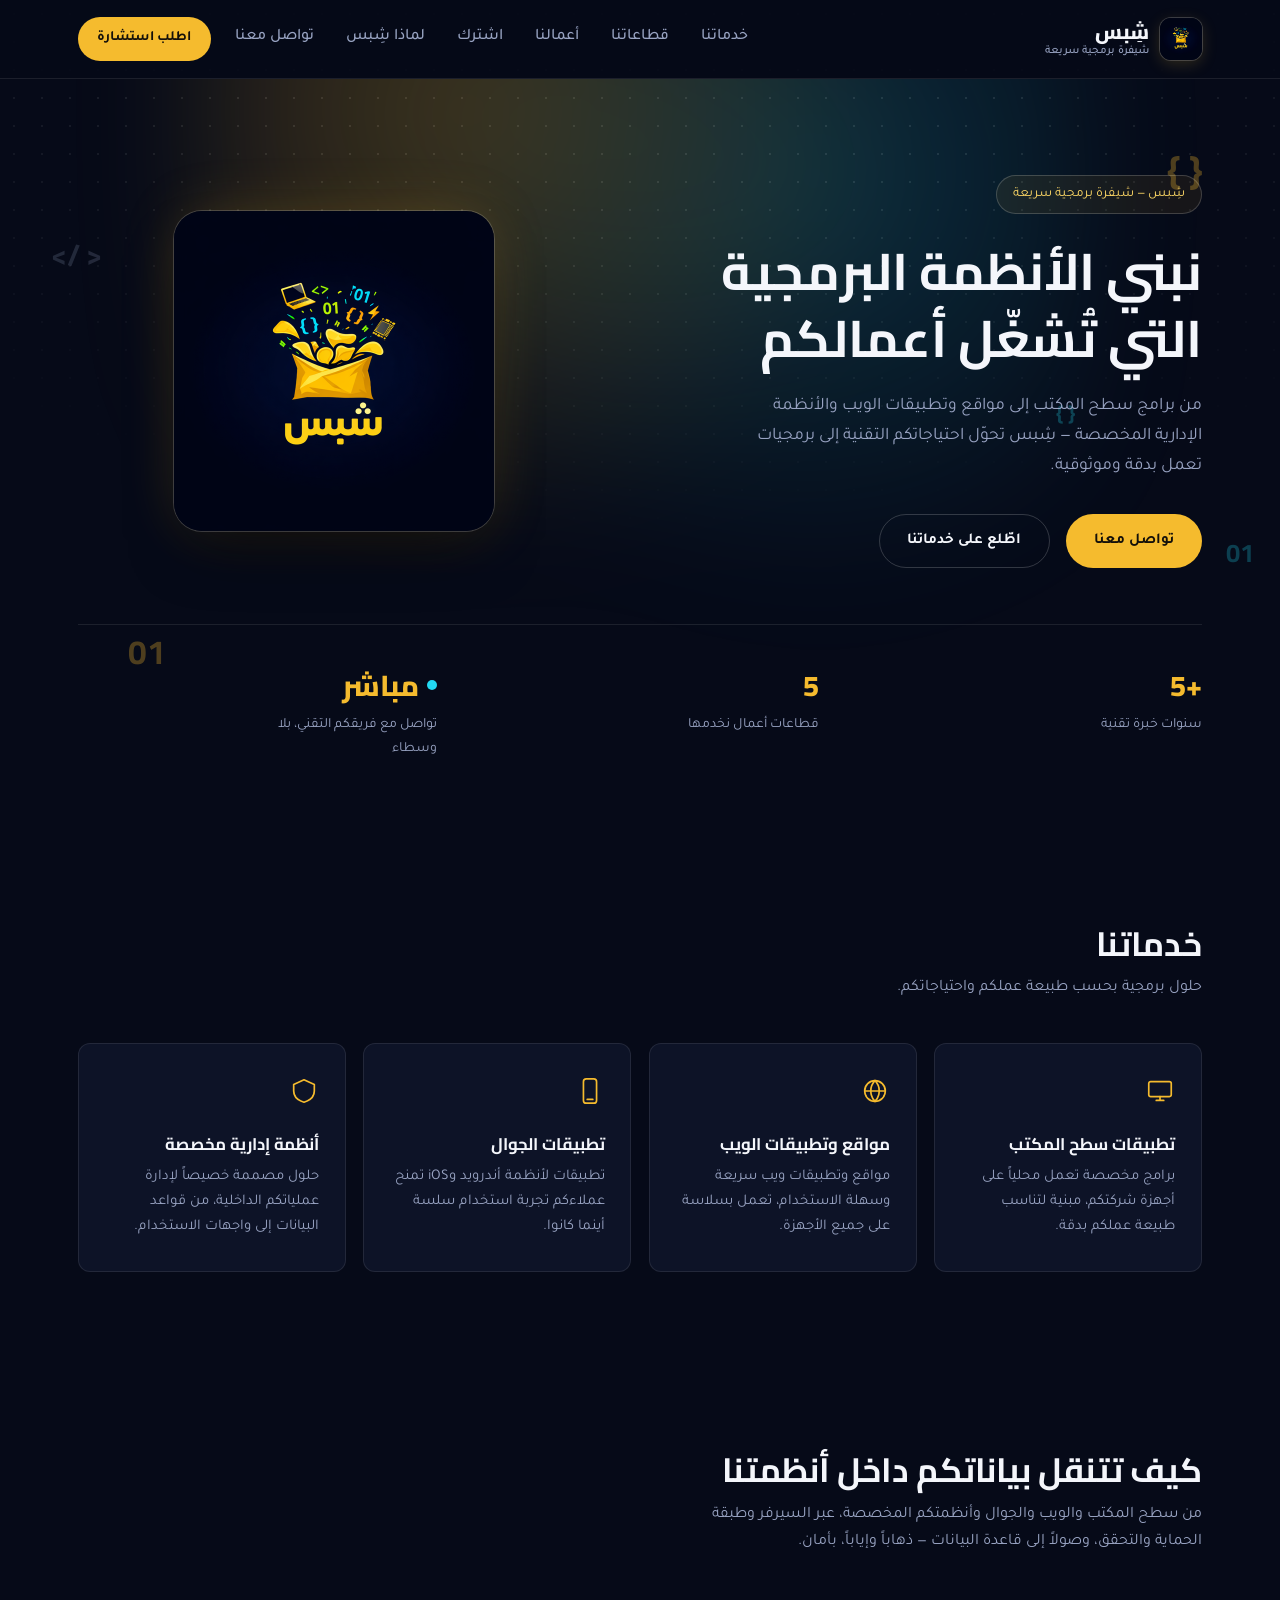
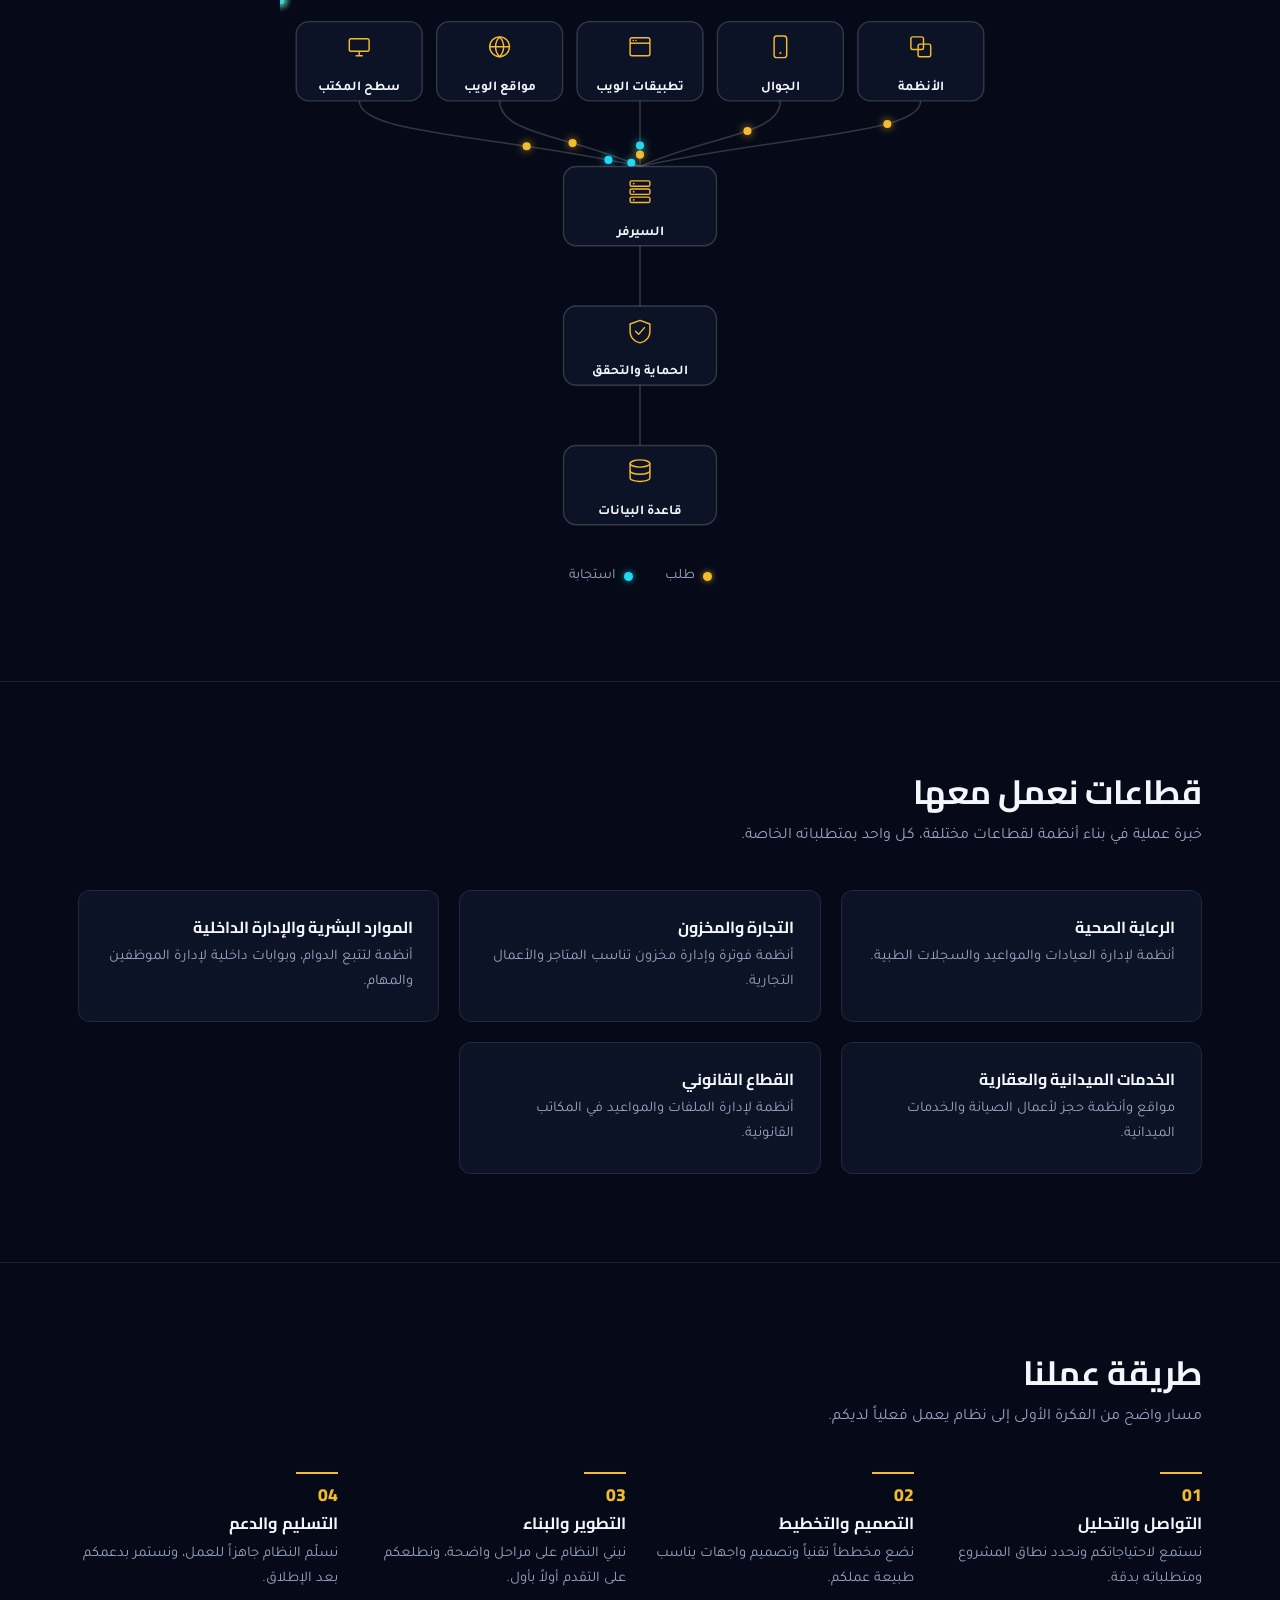
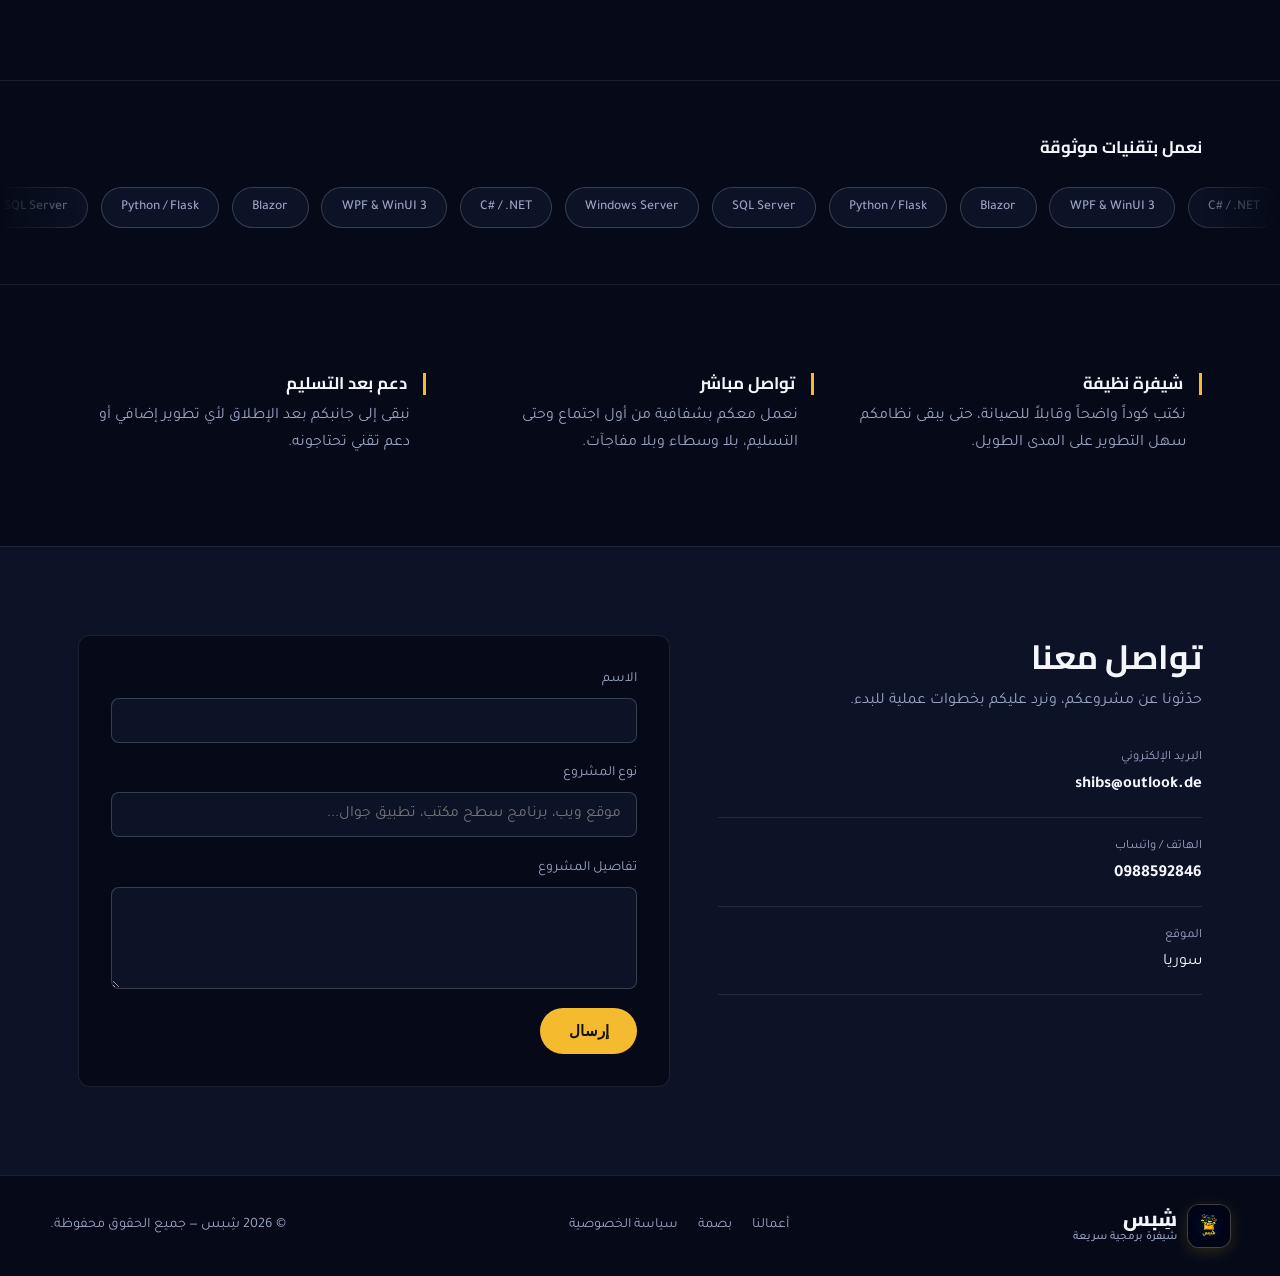
==== commit 5d57a1cb: "heade" ====
--- a/index.html
+++ b/index.html
@@ -1,5 +1,6 @@
 <!DOCTYPE html>
 <html lang="ar" dir="rtl">
+
 <head>
 <meta charset="UTF-8">
 <meta name="viewport" content="width=device-width, initial-scale=1.0">
@@ -10,6 +11,33 @@
 <link rel="preconnect" href="https://fonts.gstatic.com" crossorigin>
 <link href="https://fonts.googleapis.com/css2?family=Cairo:wght@600;700;800&family=Tajawal:wght@400;500;700&display=swap" rel="stylesheet">
 <link rel="stylesheet" href="style.css">
+
+<title>شِبس — شيفرة برمجية سريعة</title>
+<meta name="description" content="شِبس، شركة برمجيات تبني تطبيقات سطح المكتب، مواقع وتطبيقات الويب، تطبيقات الجوال، والأنظمة الإدارية المخصصة. شيفرة برمجية سريعة.">
+<meta name="robots" content="index, follow">
+<link rel="canonical" href="https://shibs.doctorlog.de/">
+<meta property="og:type" content="website">
+<meta property="og:title" content="شِبس — شيفرة برمجية سريعة">
+<meta property="og:description" content="شِبس، شركة برمجيات تبني تطبيقات سطح المكتب، مواقع وتطبيقات الويب، تطبيقات الجوال، والأنظمة الإدارية المخصصة. شيفرة برمجية سريعة.">
+<meta property="og:url" content="https://shibs.doctorlog.de/">
+<meta property="og:image" content="https://shibs.doctorlog.de/img/Logo.png">
+<meta property="og:locale" content="de_DE">
+<meta name="twitter:card" content="summary_large_image">
+<meta name="twitter:title" content="شِبس — شيفرة برمجية سريعة">
+<meta name="twitter:description" content="شِبس، شركة برمجيات تبني تطبيقات سطح المكتب، مواقع وتطبيقات الويب، تطبيقات الجوال، والأنظمة الإدارية المخصصة. شيفرة برمجية سريعة.">
+<meta name="twitter:image" content="https://shibs.doctorlog.de/img/Logo.png">
+<meta property="og:site_name" content="shibs">
+
+<script type="application/ld+json">
+{
+  "@context": "https://schema.org",
+  "@type": "Organization",
+  "name": "shibs",
+  "url": "https://shibs.doctorlog.de/",
+  "logo": "https://shibs.doctorlog.de/img/Logo.png"
+}
+</script>
+
 </head>
 <body>
 
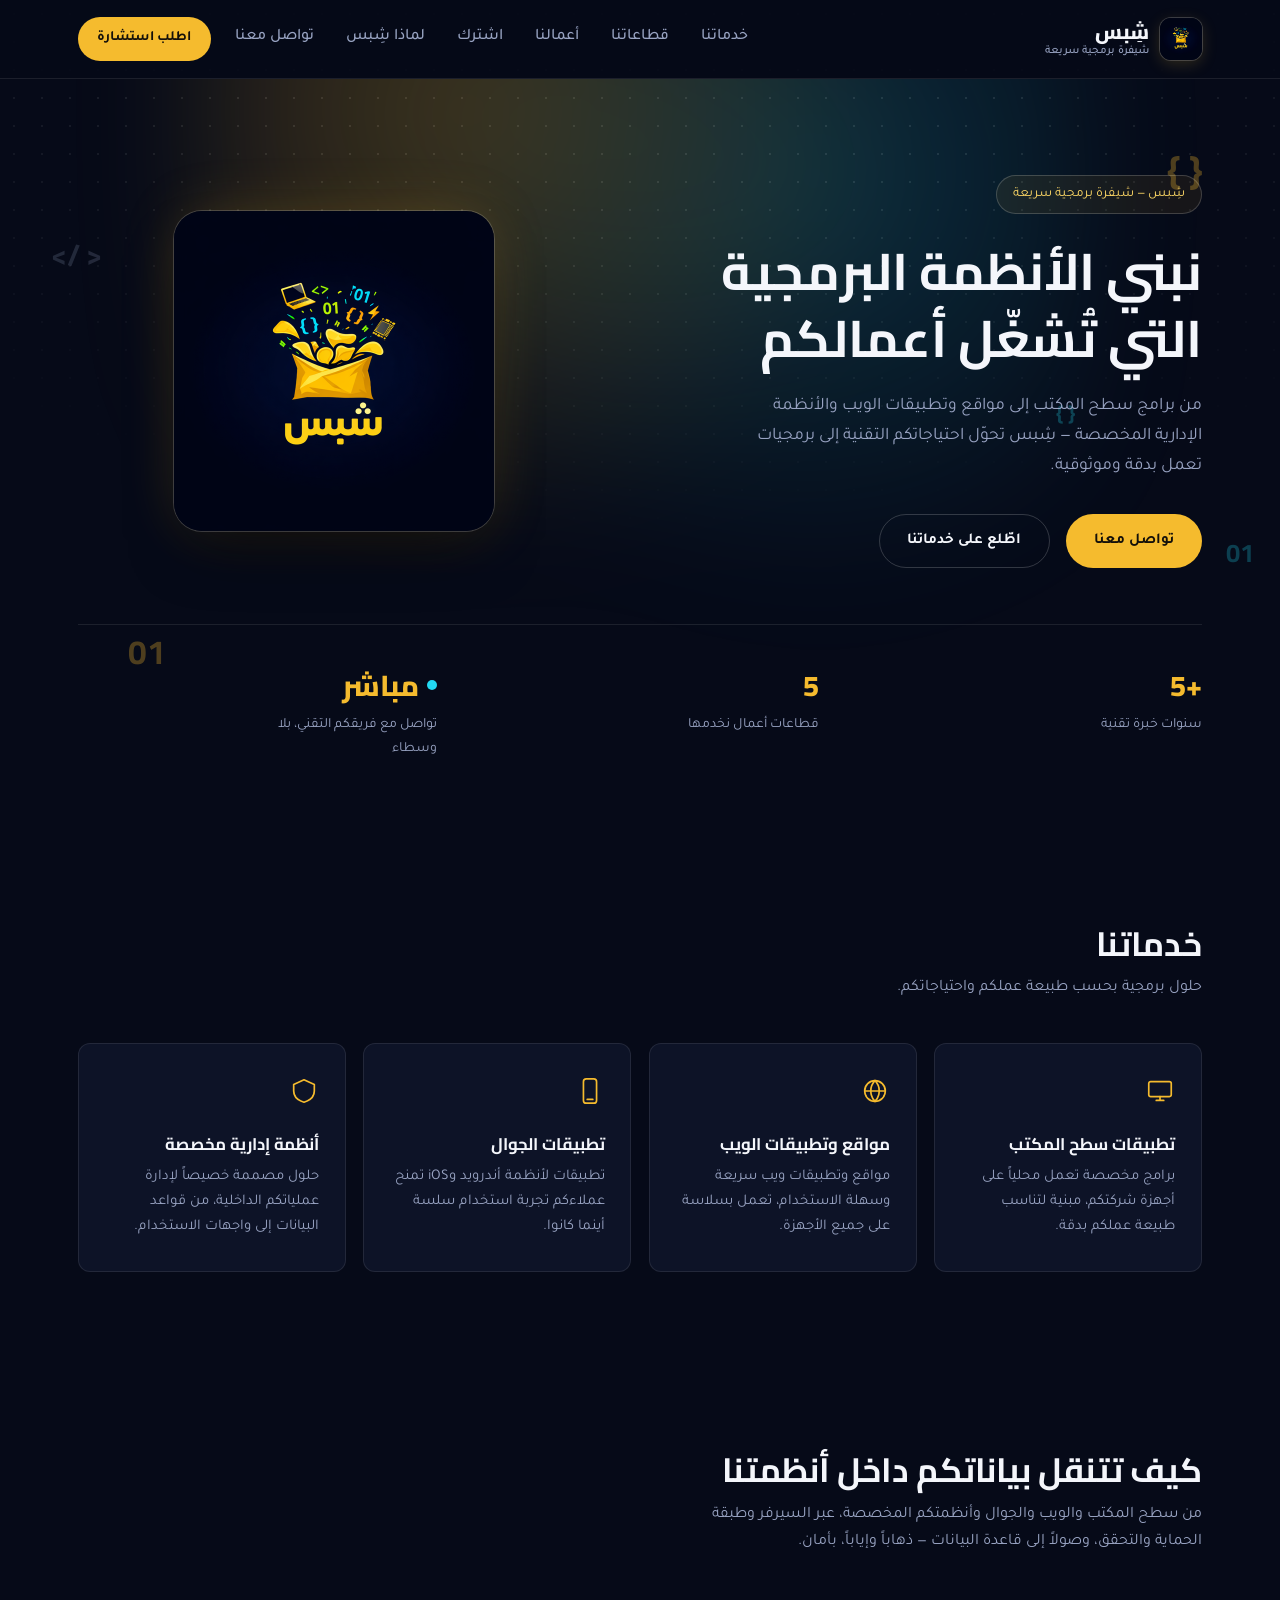
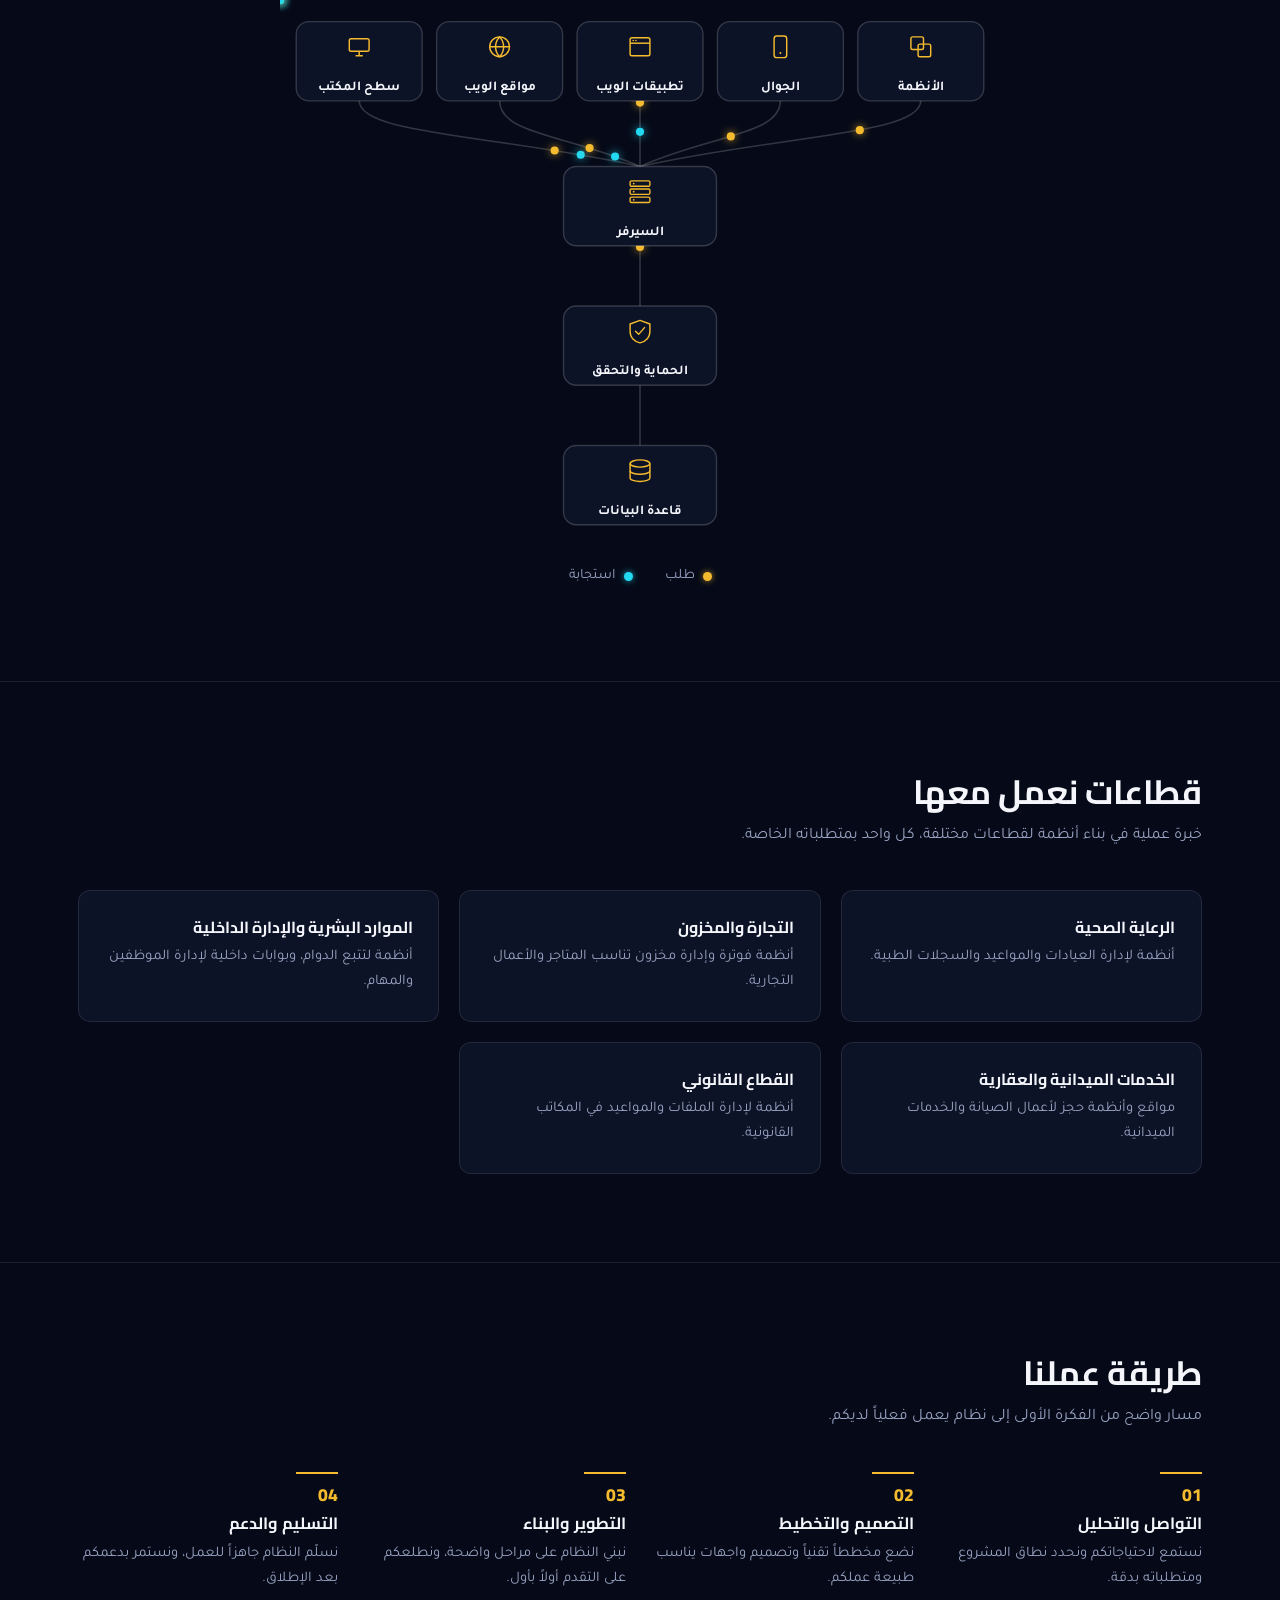
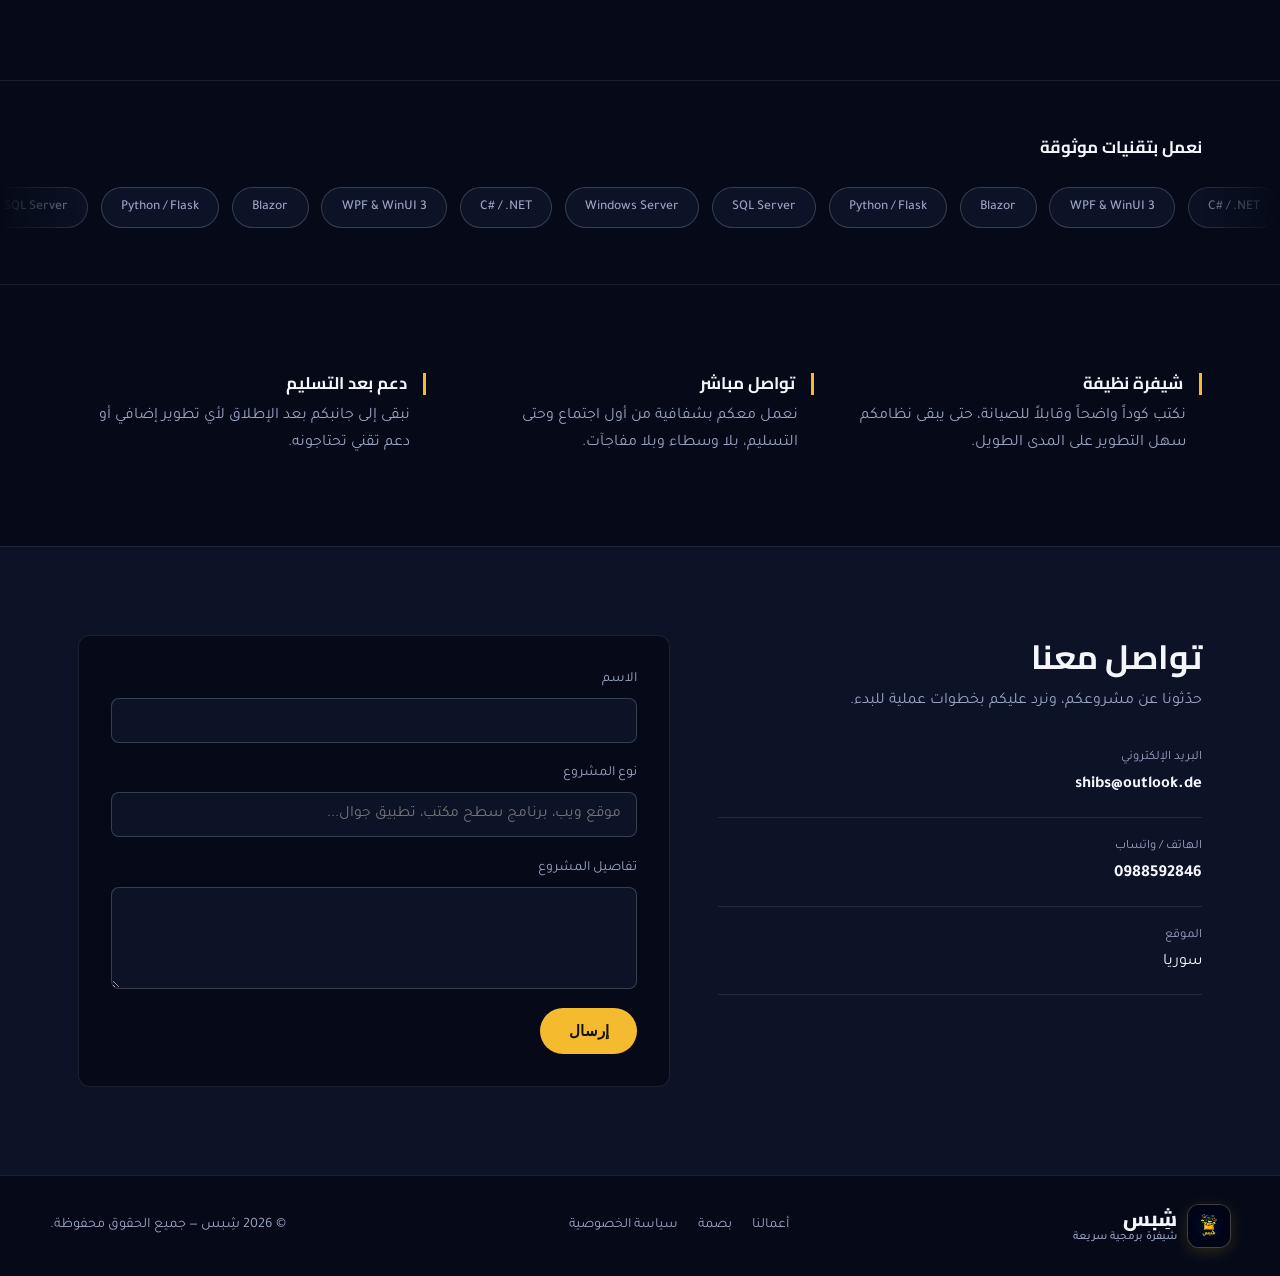
==== commit 2fddabfc: "www" ====
--- a/index.html
+++ b/index.html
@@ -15,17 +15,17 @@
 <title>شِبس — شيفرة برمجية سريعة</title>
 <meta name="description" content="شِبس، شركة برمجيات تبني تطبيقات سطح المكتب، مواقع وتطبيقات الويب، تطبيقات الجوال، والأنظمة الإدارية المخصصة. شيفرة برمجية سريعة.">
 <meta name="robots" content="index, follow">
-<link rel="canonical" href="https://shibs.doctorlog.de/">
+<link rel="canonical" href="https://www.shibs.doctorlog.de/">
 <meta property="og:type" content="website">
 <meta property="og:title" content="شِبس — شيفرة برمجية سريعة">
 <meta property="og:description" content="شِبس، شركة برمجيات تبني تطبيقات سطح المكتب، مواقع وتطبيقات الويب، تطبيقات الجوال، والأنظمة الإدارية المخصصة. شيفرة برمجية سريعة.">
-<meta property="og:url" content="https://shibs.doctorlog.de/">
-<meta property="og:image" content="https://shibs.doctorlog.de/img/Logo.png">
+<meta property="og:url" content="https://www.shibs.doctorlog.de/">
+<meta property="og:image" content="https://www.shibs.doctorlog.de/img/Logo.png">
 <meta property="og:locale" content="de_DE">
 <meta name="twitter:card" content="summary_large_image">
 <meta name="twitter:title" content="شِبس — شيفرة برمجية سريعة">
 <meta name="twitter:description" content="شِبس، شركة برمجيات تبني تطبيقات سطح المكتب، مواقع وتطبيقات الويب، تطبيقات الجوال، والأنظمة الإدارية المخصصة. شيفرة برمجية سريعة.">
-<meta name="twitter:image" content="https://shibs.doctorlog.de/img/Logo.png">
+<meta name="twitter:image" content="https://www.shibs.doctorlog.de/img/Logo.png">
 <meta property="og:site_name" content="shibs">
 
 <script type="application/ld+json">
@@ -33,8 +33,8 @@
   "@context": "https://schema.org",
   "@type": "Organization",
   "name": "shibs",
-  "url": "https://shibs.doctorlog.de/",
-  "logo": "https://shibs.doctorlog.de/img/Logo.png"
+  "url": "https://www.shibs.doctorlog.de/",
+  "logo": "https://www.shibs.doctorlog.de/img/Logo.png"
 }
 </script>
 
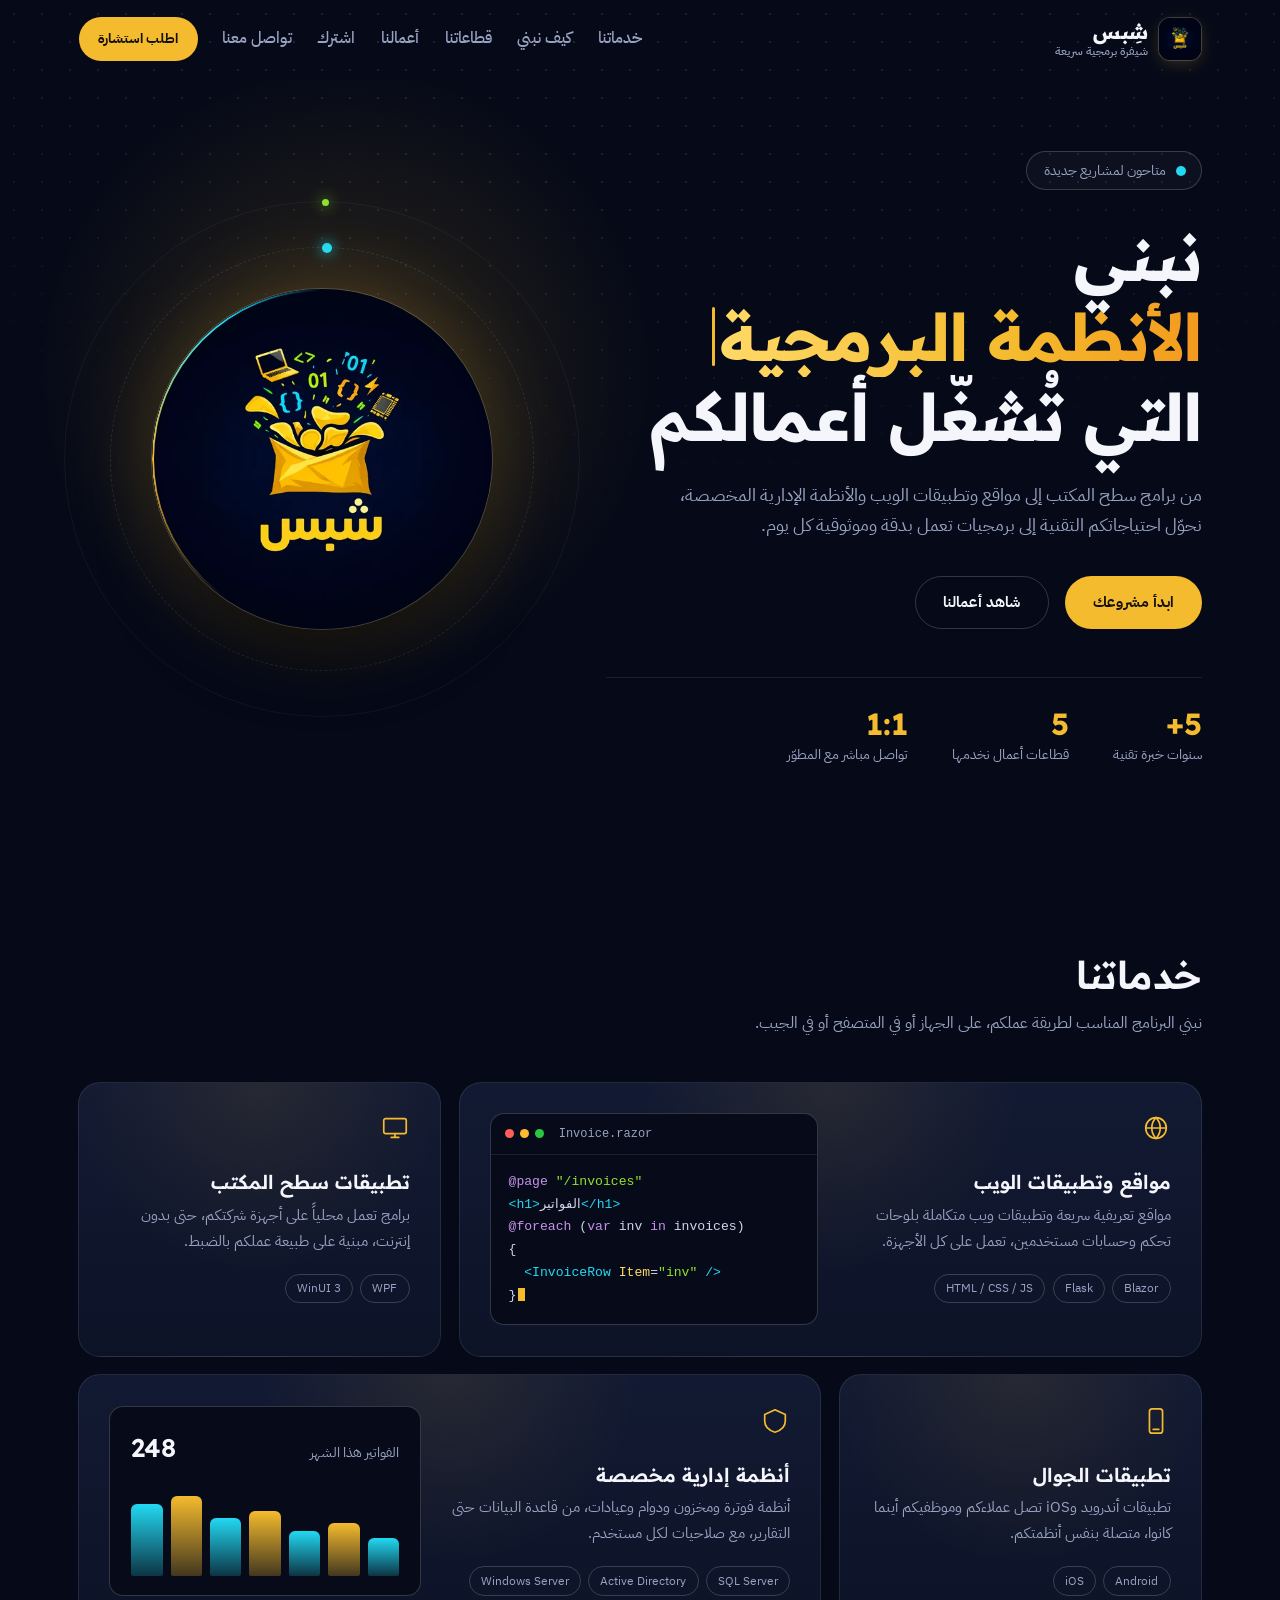
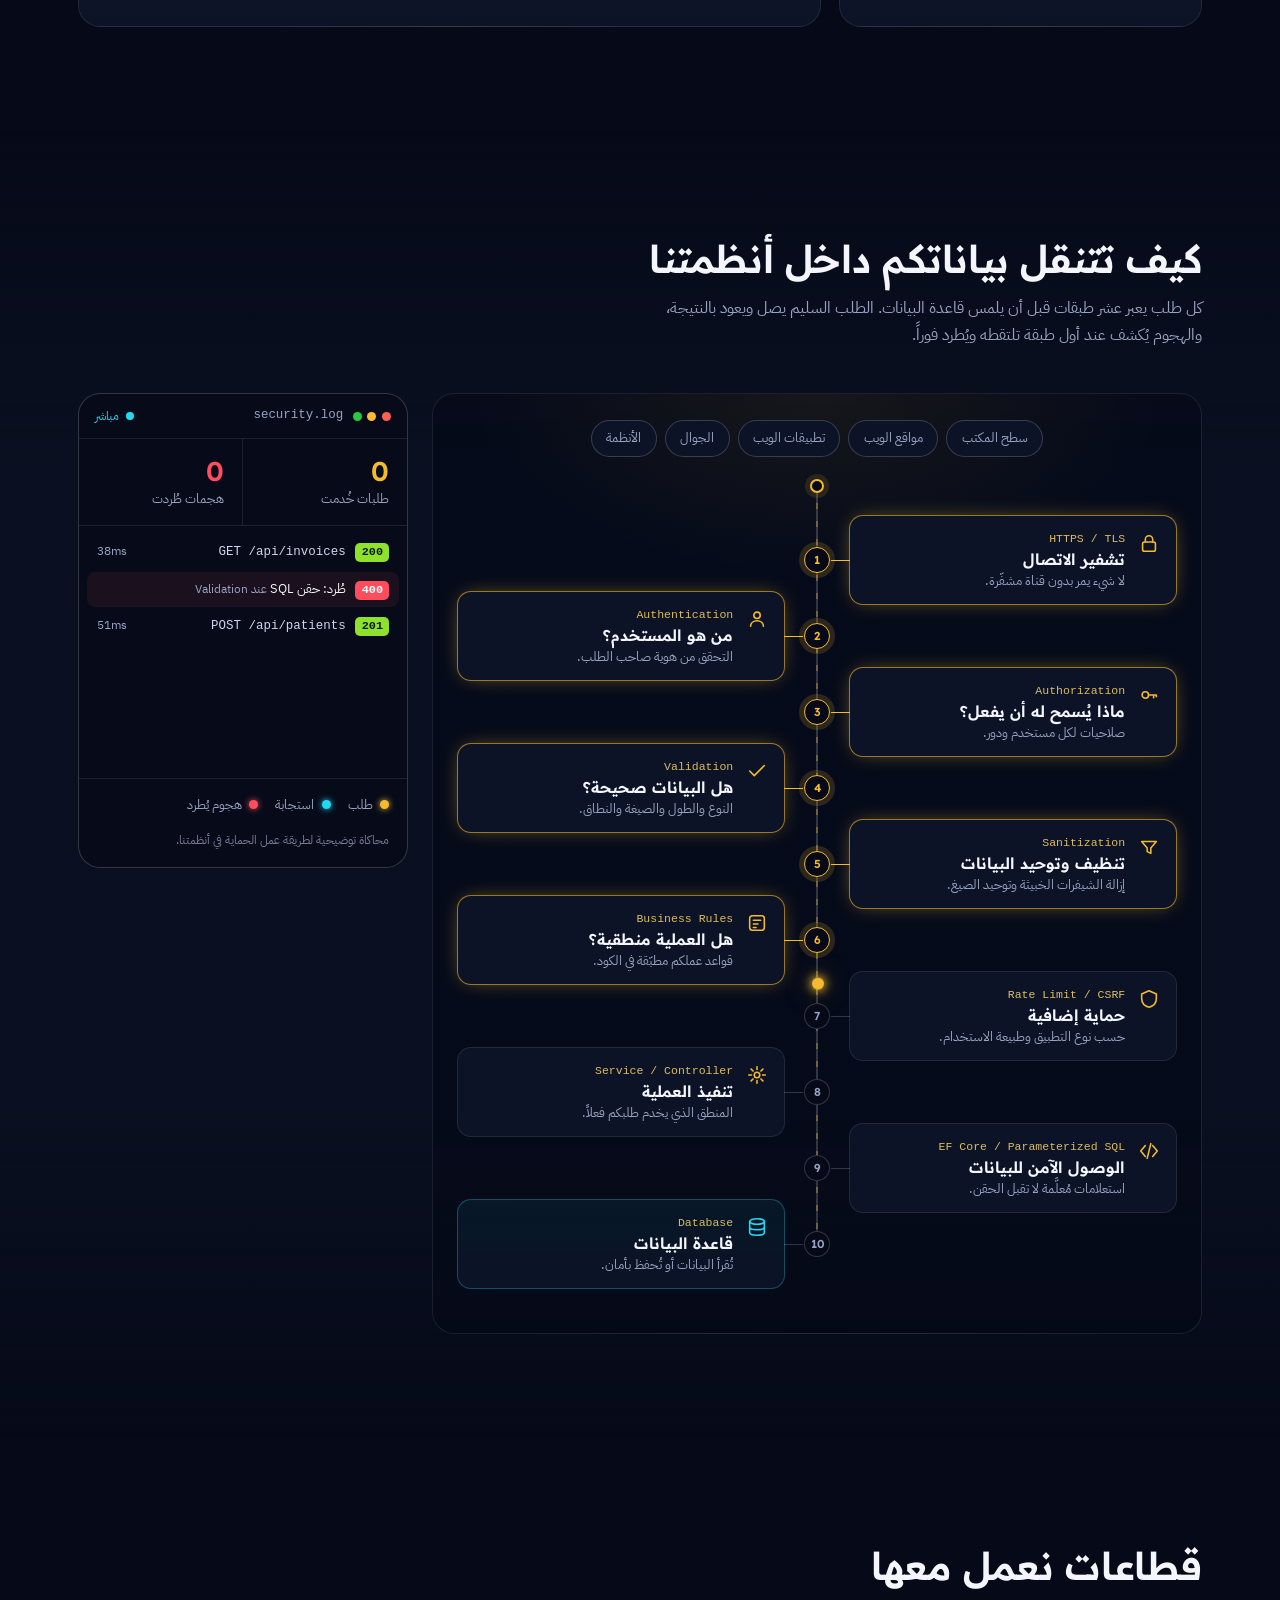
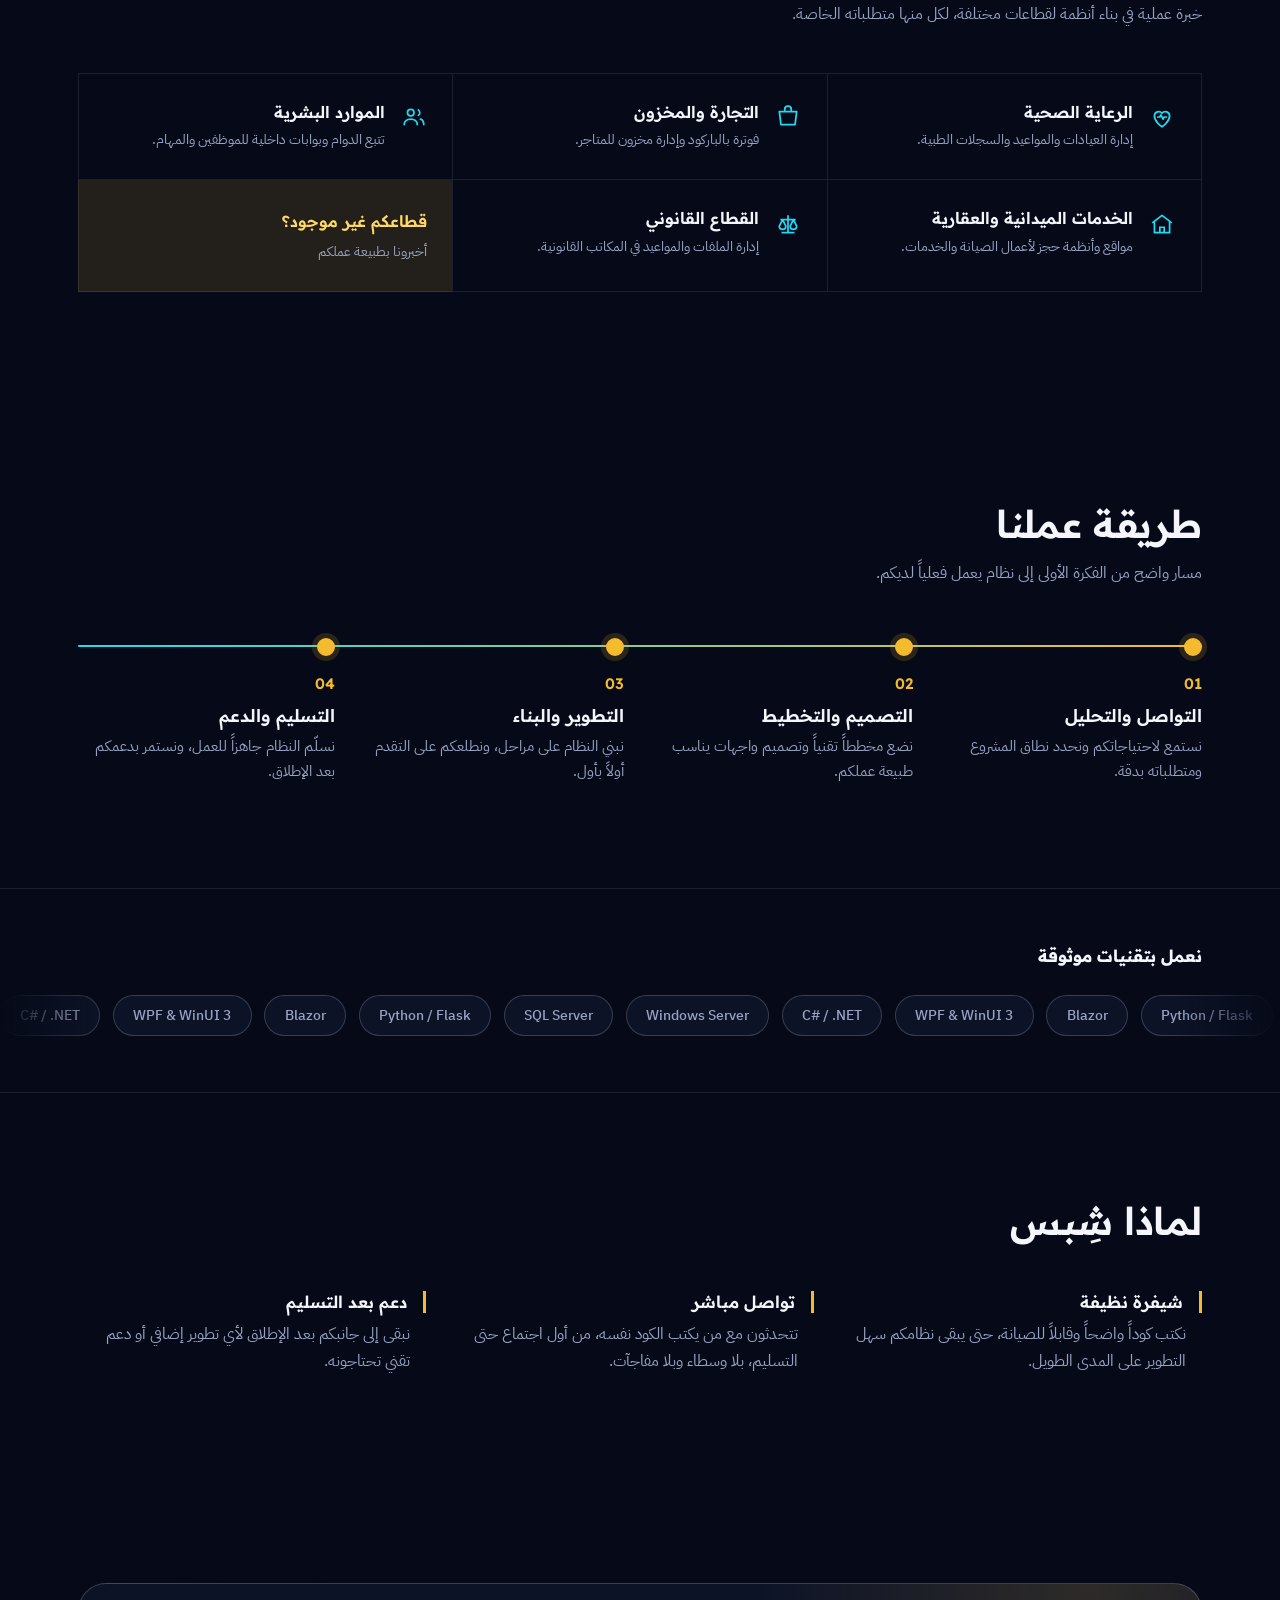
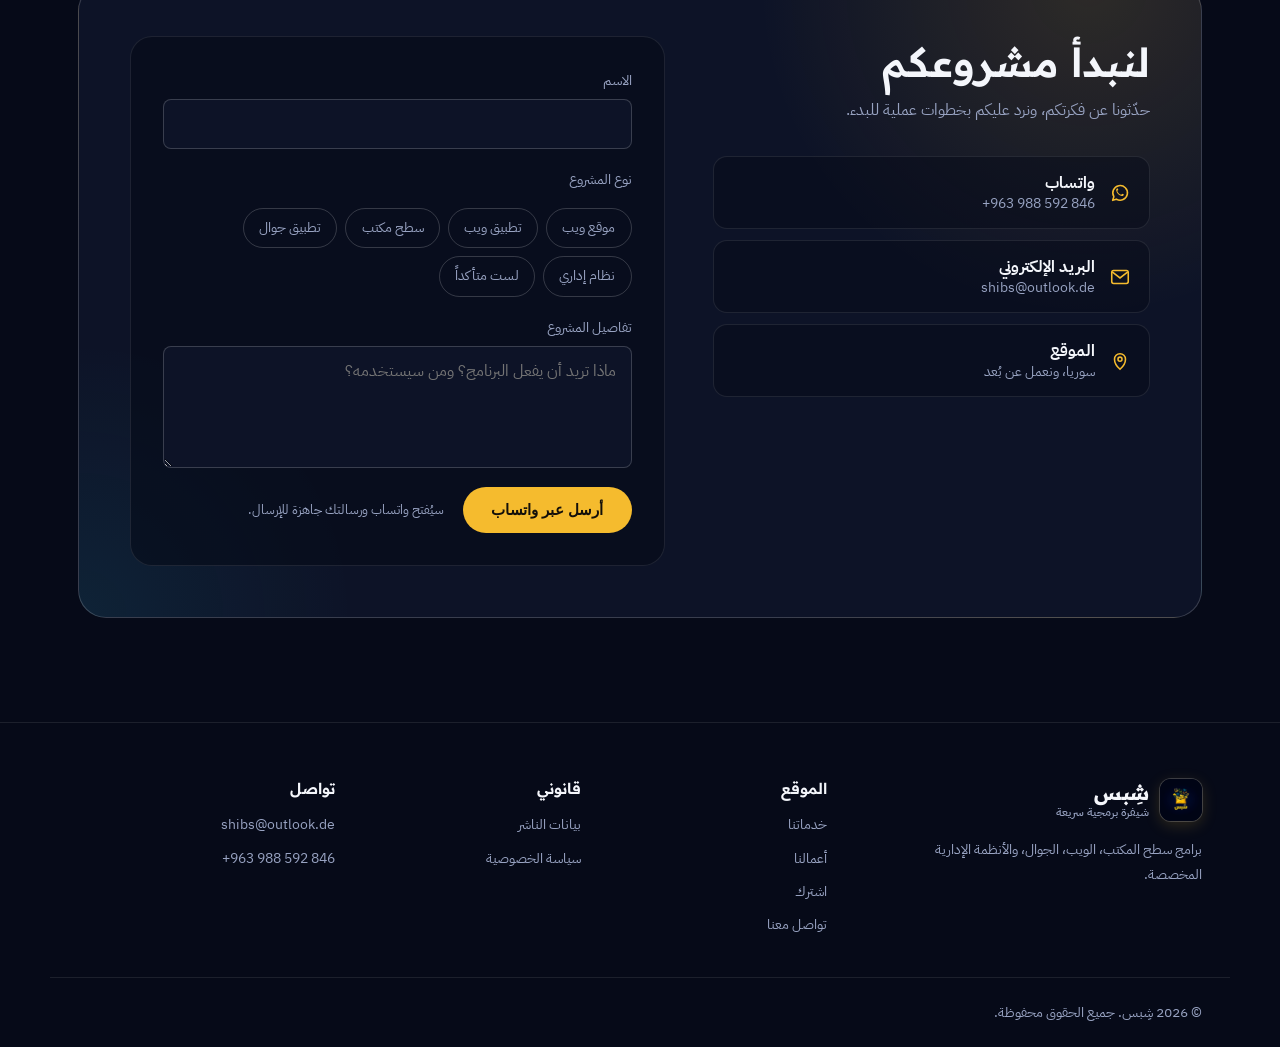
==== commit 191d823a: "new site" ====
--- a/index.html
+++ b/index.html
@@ -1,465 +1,601 @@
 <!DOCTYPE html>
 <html lang="ar" dir="rtl">
-
 <head>
 <meta charset="UTF-8">
 <meta name="viewport" content="width=device-width, initial-scale=1.0">
 <title>شِبس — شيفرة برمجية سريعة</title>
 <meta name="description" content="شِبس، شركة برمجيات تبني تطبيقات سطح المكتب، مواقع وتطبيقات الويب، تطبيقات الجوال، والأنظمة الإدارية المخصصة. شيفرة برمجية سريعة.">
-<link rel="icon" href="logo.png" type="image/png">
-<link rel="preconnect" href="https://fonts.googleapis.com">
-<link rel="preconnect" href="https://fonts.gstatic.com" crossorigin>
-<link href="https://fonts.googleapis.com/css2?family=Cairo:wght@600;700;800&family=Tajawal:wght@400;500;700&display=swap" rel="stylesheet">
-<link rel="stylesheet" href="style.css">
-
-<title>شِبس — شيفرة برمجية سريعة</title>
-<meta name="description" content="شِبس، شركة برمجيات تبني تطبيقات سطح المكتب، مواقع وتطبيقات الويب، تطبيقات الجوال، والأنظمة الإدارية المخصصة. شيفرة برمجية سريعة.">
 <meta name="robots" content="index, follow">
 <link rel="canonical" href="https://www.shibs.doctorlog.de/">
+<meta name="theme-color" content="#060a18">
+<link rel="icon" href="favicon.ico" sizes="48x48">
+<link rel="icon" href="img/favicon-32.png" type="image/png" sizes="32x32">
+<link rel="icon" href="img/favicon-16.png" type="image/png" sizes="16x16">
+<link rel="apple-touch-icon" href="img/apple-touch-icon.png">
+<link rel="manifest" href="site.webmanifest">
+
+<!-- Google Search Console (optional): paste your verification tag here, e.g.
+<meta name="google-site-verification" content="YOUR_CODE">
+-->
+
 <meta property="og:type" content="website">
+<meta property="og:site_name" content="شِبس">
+<meta property="og:locale" content="ar_SY">
 <meta property="og:title" content="شِبس — شيفرة برمجية سريعة">
 <meta property="og:description" content="شِبس، شركة برمجيات تبني تطبيقات سطح المكتب، مواقع وتطبيقات الويب، تطبيقات الجوال، والأنظمة الإدارية المخصصة. شيفرة برمجية سريعة.">
 <meta property="og:url" content="https://www.shibs.doctorlog.de/">
-<meta property="og:image" content="https://www.shibs.doctorlog.de/img/Logo.png">
-<meta property="og:locale" content="de_DE">
+<meta property="og:image" content="https://www.shibs.doctorlog.de/img/og-image.jpg">
+<meta property="og:image:width" content="1200">
+<meta property="og:image:height" content="630">
+<meta property="og:image:alt" content="شعار شِبس — شيفرة برمجية سريعة">
 <meta name="twitter:card" content="summary_large_image">
 <meta name="twitter:title" content="شِبس — شيفرة برمجية سريعة">
 <meta name="twitter:description" content="شِبس، شركة برمجيات تبني تطبيقات سطح المكتب، مواقع وتطبيقات الويب، تطبيقات الجوال، والأنظمة الإدارية المخصصة. شيفرة برمجية سريعة.">
-<meta name="twitter:image" content="https://www.shibs.doctorlog.de/img/Logo.png">
-<meta property="og:site_name" content="shibs">
+<meta name="twitter:image" content="https://www.shibs.doctorlog.de/img/og-image.jpg">
+
+<link rel="preconnect" href="https://fonts.googleapis.com">
+<link rel="preconnect" href="https://fonts.gstatic.com" crossorigin>
+<link href="https://fonts.googleapis.com/css2?family=IBM+Plex+Sans+Arabic:wght@400;500;600;700&family=Readex+Pro:wght@400;500;600;700&display=swap" rel="stylesheet">
+<link rel="stylesheet" href="style.css">
+<link rel="stylesheet" href="home.css">
 
 <script type="application/ld+json">
 {
   "@context": "https://schema.org",
-  "@type": "Organization",
-  "name": "shibs",
-  "url": "https://www.shibs.doctorlog.de/",
-  "logo": "https://www.shibs.doctorlog.de/img/Logo.png"
+  "@graph": [
+    {
+      "@type": "Organization",
+      "@id": "https://www.shibs.doctorlog.de/#organization",
+      "name": "شِبس",
+      "alternateName": ["shibs", "شيفرة برمجية سريعة"],
+      "url": "https://www.shibs.doctorlog.de/",
+      "logo": {
+        "@type": "ImageObject",
+        "url": "https://www.shibs.doctorlog.de/img/icon-512.png",
+        "width": 512,
+        "height": 512
+      },
+      "image": "https://www.shibs.doctorlog.de/img/og-image.jpg",
+      "description": "شركة برمجيات تبني تطبيقات سطح المكتب، مواقع وتطبيقات الويب، تطبيقات الجوال، والأنظمة الإدارية المخصصة.",
+      "email": "shibs@outlook.de",
+      "telephone": "+963988592846",
+      "address": { "@type": "PostalAddress", "addressCountry": "SY" },
+      "contactPoint": {
+        "@type": "ContactPoint",
+        "telephone": "+963988592846",
+        "email": "shibs@outlook.de",
+        "contactType": "customer service",
+        "availableLanguage": ["ar", "de", "en"]
+      }
+    },
+    {
+      "@type": "WebSite",
+      "@id": "https://www.shibs.doctorlog.de/#website",
+      "url": "https://www.shibs.doctorlog.de/",
+      "name": "شِبس",
+      "inLanguage": "ar",
+      "publisher": { "@id": "https://www.shibs.doctorlog.de/#organization" }
+    }
+  ]
 }
 </script>
-
 </head>
-<body>
-
+<body class="home">
+
+<a class="skip-link" href="#main">تخطَّ إلى المحتوى</a>
 <div class="grid-overlay" aria-hidden="true"></div>
 
 <header id="header">
     <div class="wrap header-bar">
-        <a href="index.html" class="brand">
-            <span class="brand-mark">
-                <img src="logo.png" alt="شِبس" width="42" height="42">
-            </span>
+        <a href="index.html" class="brand" aria-label="شِبس — الصفحة الرئيسية">
+            <span class="brand-mark"><img src="img/logo-96.png" alt="" width="42" height="42"></span>
             <span class="brand-text">
                 <span class="brand-name">شِبس</span>
                 <span class="brand-tagline">شيفرة برمجية سريعة</span>
             </span>
         </a>
 
-        <nav class="nav-links">
-            <a href="index.html#services">خدماتنا</a>
-            <a href="index.html#industries">قطاعاتنا</a>
+        <nav class="nav-links" aria-label="القائمة الرئيسية">
+            <a href="#services">خدماتنا</a>
+            <a href="#architecture">كيف نبني</a>
+            <a href="#industries">قطاعاتنا</a>
             <a href="projects.html">أعمالنا</a>
             <a href="subscribe.html">اشترك</a>
-            <a href="index.html#why">لماذا شِبس</a>
-            <a href="index.html#contact">تواصل معنا</a>
+            <a href="#contact">تواصل معنا</a>
         </nav>
 
-        <a href="index.html#contact" class="btn btn-primary btn-small header-cta">اطلب استشارة</a>
+        <a href="#contact" class="btn btn-primary btn-small header-cta">اطلب استشارة</a>
 
         <button class="menu-btn" id="menuBtn" aria-label="فتح القائمة" aria-expanded="false" aria-controls="mobileNav">
             <span></span><span></span><span></span>
         </button>
     </div>
 
-    <nav class="mobile-nav" id="mobileNav">
-        <a href="index.html#services">خدماتنا</a>
-        <a href="index.html#industries">قطاعاتنا</a>
+    <nav class="mobile-nav" id="mobileNav" aria-label="القائمة">
+        <a href="#services">خدماتنا</a>
+        <a href="#architecture">كيف نبني</a>
+        <a href="#industries">قطاعاتنا</a>
         <a href="projects.html">أعمالنا</a>
         <a href="subscribe.html">اشترك</a>
-        <a href="index.html#why">لماذا شِبس</a>
-        <a href="index.html#contact">تواصل معنا</a>
+        <a href="#why">لماذا شِبس</a>
+        <a href="#contact">تواصل معنا</a>
+        <div class="mobile-nav-cta">
+            <a href="#contact" class="btn btn-primary">اطلب استشارة</a>
+            <a href="https://wa.me/963988592846" class="btn btn-outline" target="_blank" rel="noopener">واتساب</a>
+        </div>
     </nav>
 </header>
 
-<main id="top">
-
-    <section class="hero">
-        <div class="hero-glow" aria-hidden="true"></div>
-        <div class="hero-glyphs" aria-hidden="true">
-            <span class="glyph gold g1">{ }</span>
-            <span class="glyph cyan g2">01</span>
-            <span class="glyph g3">&lt; /&gt;</span>
-            <span class="glyph gold g4">01</span>
-            <span class="glyph cyan g5">{ }</span>
-        </div>
-
+<main id="main">
+
+    <!-- ============ HERO ============ -->
+    <section class="h-hero" id="top">
+        <div class="wrap h-hero-grid">
+            <div class="h-hero-copy">
+                <p class="h-kicker"><span class="live-dot" aria-hidden="true"></span>متاحون لمشاريع جديدة</p>
+
+                <h1 class="h-title" aria-label="نبني الأنظمة البرمجية التي تُشغّل أعمالكم">
+                    <span aria-hidden="true">نبني</span>
+                    <span class="h-rotator" aria-hidden="true"><span id="rotator">الأنظمة البرمجية</span><span class="caret"></span></span>
+                    <span aria-hidden="true">التي تُشغّل أعمالكم</span>
+                </h1>
+
+                <p class="h-lead">
+                    من برامج سطح المكتب إلى مواقع وتطبيقات الويب والأنظمة الإدارية المخصصة،
+                    نحوّل احتياجاتكم التقنية إلى برمجيات تعمل بدقة وموثوقية كل يوم.
+                </p>
+
+                <div class="hero-actions">
+                    <a href="#contact" class="btn btn-primary">ابدأ مشروعك</a>
+                    <a href="projects.html" class="btn btn-outline">شاهد أعمالنا</a>
+                </div>
+
+                <dl class="h-facts">
+                    <div><dt><span class="stat-num" data-target="5" data-prefix="+">5+</span></dt><dd>سنوات خبرة تقنية</dd></div>
+                    <div><dt><span class="stat-num" data-target="5">5</span></dt><dd>قطاعات أعمال نخدمها</dd></div>
+                    <div><dt><span class="stat-num">1:1</span></dt><dd>تواصل مباشر مع المطوّر</dd></div>
+                </dl>
+            </div>
+
+            <div class="h-stage" id="heroStage" aria-hidden="true">
+                <div class="h-orbit h-orbit-1"><span></span></div>
+                <div class="h-orbit h-orbit-2"><span></span></div>
+                <div class="h-logo">
+                    <picture>
+                        <source srcset="img/logo-640.webp" type="image/webp">
+                        <img src="img/logo-640.jpg" alt="شعار شِبس" width="640" height="640" fetchpriority="high" decoding="async">
+                    </picture>
+                </div>
+                <div class="h-burst" id="burst"></div>
+            </div>
+        </div>
+    </section>
+
+    <!-- ============ SERVICES (bento) ============ -->
+    <section id="services" class="h-section">
         <div class="wrap">
-            <div class="hero-grid">
-                <div class="hero-copy">
-                    <span class="eyebrow">شِبس — شيفرة برمجية سريعة</span>
-                    <h1>نبني الأنظمة البرمجية<br>التي تُشغّل أعمالكم</h1>
-                    <p class="hero-lead">
-                        من برامج سطح المكتب إلى مواقع وتطبيقات الويب والأنظمة الإدارية المخصصة —
-                        شِبس تحوّل احتياجاتكم التقنية إلى برمجيات تعمل بدقة وموثوقية.
-                    </p>
-                    <div class="hero-actions">
-                        <a href="#contact" class="btn btn-primary">تواصل معنا</a>
-                        <a href="#services" class="btn btn-outline">اطّلع على خدماتنا</a>
-                    </div>
+            <div class="h-head">
+                <h2>خدماتنا</h2>
+                <p class="section-lead">نبني البرنامج المناسب لطريقة عملكم، على الجهاز أو في المتصفح أو في الجيب.</p>
+            </div>
+
+            <div class="bento">
+                <article class="tile tile-wide reveal">
+                    <div class="tile-body">
+                        <svg viewBox="0 0 32 32" width="30" height="30" class="tile-icon" aria-hidden="true"><circle cx="16" cy="16" r="11" fill="none" stroke="currentColor" stroke-width="1.8"/><path d="M5 16h22M16 5c3 3 4.5 7 4.5 11s-1.5 8-4.5 11c-3-3-4.5-7-4.5-11S13 8 16 5z" fill="none" stroke="currentColor" stroke-width="1.8"/></svg>
+                        <h3>مواقع وتطبيقات الويب</h3>
+                        <p>مواقع تعريفية سريعة وتطبيقات ويب متكاملة بلوحات تحكم وحسابات مستخدمين، تعمل على كل الأجهزة.</p>
+                        <ul class="tile-tags"><li>Blazor</li><li>Flask</li><li>HTML / CSS / JS</li></ul>
+                    </div>
+                    <div class="code-win" aria-hidden="true">
+                        <div class="code-bar"><i></i><i></i><i></i><span>Invoice.razor</span></div>
+<pre><code><span class="c-k">@page</span> <span class="c-s">"/invoices"</span>
+<span class="c-t">&lt;h1&gt;</span>الفواتير<span class="c-t">&lt;/h1&gt;</span>
+<span class="c-k">@foreach</span> (<span class="c-k">var</span> inv <span class="c-k">in</span> invoices)
+{
+  <span class="c-t">&lt;InvoiceRow</span> <span class="c-a">Item</span>=<span class="c-s">"inv"</span> <span class="c-t">/&gt;</span>
+}<span class="code-caret"></span></code></pre>
+                    </div>
+                </article>
+
+                <article class="tile reveal">
+                    <div class="tile-body">
+                        <svg viewBox="0 0 32 32" width="30" height="30" class="tile-icon" aria-hidden="true"><rect x="4" y="6" width="24" height="16" rx="2" fill="none" stroke="currentColor" stroke-width="1.8"/><path d="M12 26h8M16 22v4" stroke="currentColor" stroke-width="1.8" stroke-linecap="round"/></svg>
+                        <h3>تطبيقات سطح المكتب</h3>
+                        <p>برامج تعمل محلياً على أجهزة شركتكم، حتى بدون إنترنت، مبنية على طبيعة عملكم بالضبط.</p>
+                        <ul class="tile-tags"><li>WPF</li><li>WinUI 3</li></ul>
+                    </div>
+                </article>
+
+                <article class="tile reveal">
+                    <div class="tile-body">
+                        <svg viewBox="0 0 32 32" width="30" height="30" class="tile-icon" aria-hidden="true"><rect x="9" y="3" width="14" height="26" rx="3" fill="none" stroke="currentColor" stroke-width="1.8"/><path d="M13 25h6" stroke="currentColor" stroke-width="1.8" stroke-linecap="round"/></svg>
+                        <h3>تطبيقات الجوال</h3>
+                        <p>تطبيقات أندرويد وiOS تصل عملاءكم وموظفيكم أينما كانوا، متصلة بنفس أنظمتكم.</p>
+                        <ul class="tile-tags"><li>Android</li><li>iOS</li></ul>
+                    </div>
+                </article>
+
+                <article class="tile tile-wide reveal">
+                    <div class="tile-body">
+                        <svg viewBox="0 0 32 32" width="30" height="30" class="tile-icon" aria-hidden="true"><path d="M16 4l11 5v7c0 6-4.5 10-11 12-6.5-2-11-6-11-12V9l11-5z" fill="none" stroke="currentColor" stroke-width="1.8" stroke-linejoin="round"/></svg>
+                        <h3>أنظمة إدارية مخصصة</h3>
+                        <p>أنظمة فوترة ومخزون ودوام وعيادات، من قاعدة البيانات حتى التقارير، مع صلاحيات لكل مستخدم.</p>
+                        <ul class="tile-tags"><li>SQL Server</li><li>Active Directory</li><li>Windows Server</li></ul>
+                    </div>
+                    <div class="mini-dash" aria-hidden="true">
+                        <div class="md-row"><span>الفواتير هذا الشهر</span><b data-count="248">248</b></div>
+                        <div class="md-bars"><i style="--h:42%"></i><i style="--h:58%"></i><i style="--h:50%"></i><i style="--h:72%"></i><i style="--h:64%"></i><i style="--h:88%"></i><i style="--h:80%"></i></div>
+                    </div>
+                </article>
+            </div>
+        </div>
+    </section>
+
+    <!-- ============ ARCHITECTURE / SECURITY PIPELINE ============ -->
+    <section id="architecture" class="h-section h-arch">
+        <div class="wrap">
+            <div class="h-head">
+                <h2>كيف تتنقل بياناتكم داخل أنظمتنا</h2>
+                <p class="section-lead">كل طلب يعبر عشر طبقات قبل أن يلمس قاعدة البيانات. الطلب السليم يصل ويعود بالنتيجة، والهجوم يُكشف عند أول طبقة تلتقطه ويُطرد فوراً.</p>
+            </div>
+
+            <div class="arch-grid">
+                <div class="pipe" id="pipe">
+                    <div class="pipe-clients" role="list" aria-label="التطبيقات">
+                        <span class="client-chip" role="listitem">سطح المكتب</span>
+                        <span class="client-chip" role="listitem">مواقع الويب</span>
+                        <span class="client-chip" role="listitem">تطبيقات الويب</span>
+                        <span class="client-chip" role="listitem">الجوال</span>
+                        <span class="client-chip" role="listitem">الأنظمة</span>
+                    </div>
+                    <div class="pipe-legend" aria-hidden="true">
+                        <span><i class="lg req"></i>طلب</span>
+                        <span><i class="lg res"></i>استجابة</span>
+                        <span><i class="lg atk"></i>هجوم يُطرد</span>
+                    </div>
+                    <span class="pipe-hub" aria-hidden="true"></span>
+
+                    <ol class="layers" aria-label="طبقات معالجة الطلب">
+                    <li class="layer side-r" style="--row:1;--m:1">
+                        <span class="layer-node"><b>1</b></span>
+                        <div class="layer-card">
+                            <svg viewBox="0 0 24 24" width="22" height="22" class="layer-icon" aria-hidden="true" fill="none" stroke="currentColor" stroke-width="1.7" stroke-linecap="round" stroke-linejoin="round"><rect x="5" y="11" width="14" height="10" rx="2"/><path d="M8 11V8a4 4 0 0 1 8 0v3"/></svg>
+                            <div class="layer-text">
+                                <span class="layer-en" dir="ltr">HTTPS / TLS</span>
+                                <h3>تشفير الاتصال</h3>
+                                <p>لا شيء يمر بدون قناة مشفّرة.</p>
+                            </div>
+                            <span class="layer-flag" aria-hidden="true"></span>
+                        </div>
+                    </li>
+                    <li class="layer side-l" style="--row:3;--m:2">
+                        <span class="layer-node"><b>2</b></span>
+                        <div class="layer-card">
+                            <svg viewBox="0 0 24 24" width="22" height="22" class="layer-icon" aria-hidden="true" fill="none" stroke="currentColor" stroke-width="1.7" stroke-linecap="round" stroke-linejoin="round"><circle cx="12" cy="8" r="3.5"/><path d="M5 20c0-3.6 3-6 7-6s7 2.4 7 6"/></svg>
+                            <div class="layer-text">
+                                <span class="layer-en" dir="ltr">Authentication</span>
+                                <h3>من هو المستخدم؟</h3>
+                                <p>التحقق من هوية صاحب الطلب.</p>
+                            </div>
+                            <span class="layer-flag" aria-hidden="true"></span>
+                        </div>
+                    </li>
+                    <li class="layer side-r" style="--row:5;--m:3">
+                        <span class="layer-node"><b>3</b></span>
+                        <div class="layer-card">
+                            <svg viewBox="0 0 24 24" width="22" height="22" class="layer-icon" aria-hidden="true" fill="none" stroke="currentColor" stroke-width="1.7" stroke-linecap="round" stroke-linejoin="round"><circle cx="8" cy="12" r="3.5"/><path d="M11.5 12H20M17 12v3M20 12v2"/></svg>
+                            <div class="layer-text">
+                                <span class="layer-en" dir="ltr">Authorization</span>
+                                <h3>ماذا يُسمح له أن يفعل؟</h3>
+                                <p>صلاحيات لكل مستخدم ودور.</p>
+                            </div>
+                            <span class="layer-flag" aria-hidden="true"></span>
+                        </div>
+                    </li>
+                    <li class="layer side-l" style="--row:7;--m:4">
+                        <span class="layer-node"><b>4</b></span>
+                        <div class="layer-card">
+                            <svg viewBox="0 0 24 24" width="22" height="22" class="layer-icon" aria-hidden="true" fill="none" stroke="currentColor" stroke-width="1.7" stroke-linecap="round" stroke-linejoin="round"><path d="M4 12l5 5L20 6"/></svg>
+                            <div class="layer-text">
+                                <span class="layer-en" dir="ltr">Validation</span>
+                                <h3>هل البيانات صحيحة؟</h3>
+                                <p>النوع والطول والصيغة والنطاق.</p>
+                            </div>
+                            <span class="layer-flag" aria-hidden="true"></span>
+                        </div>
+                    </li>
+                    <li class="layer side-r" style="--row:9;--m:5">
+                        <span class="layer-node"><b>5</b></span>
+                        <div class="layer-card">
+                            <svg viewBox="0 0 24 24" width="22" height="22" class="layer-icon" aria-hidden="true" fill="none" stroke="currentColor" stroke-width="1.7" stroke-linecap="round" stroke-linejoin="round"><path d="M4 6h16l-6 7v6l-4-2v-4z"/></svg>
+                            <div class="layer-text">
+                                <span class="layer-en" dir="ltr">Sanitization</span>
+                                <h3>تنظيف وتوحيد البيانات</h3>
+                                <p>إزالة الشيفرات الخبيثة وتوحيد الصيغ.</p>
+                            </div>
+                            <span class="layer-flag" aria-hidden="true"></span>
+                        </div>
+                    </li>
+                    <li class="layer side-l" style="--row:11;--m:6">
+                        <span class="layer-node"><b>6</b></span>
+                        <div class="layer-card">
+                            <svg viewBox="0 0 24 24" width="22" height="22" class="layer-icon" aria-hidden="true" fill="none" stroke="currentColor" stroke-width="1.7" stroke-linecap="round" stroke-linejoin="round"><rect x="4" y="4" width="16" height="16" rx="3"/><path d="M8 9h8M8 13h5M8 17h3"/></svg>
+                            <div class="layer-text">
+                                <span class="layer-en" dir="ltr">Business Rules</span>
+                                <h3>هل العملية منطقية؟</h3>
+                                <p>قواعد عملكم مطبّقة في الكود.</p>
+                            </div>
+                            <span class="layer-flag" aria-hidden="true"></span>
+                        </div>
+                    </li>
+                    <li class="layer side-r" style="--row:13;--m:7">
+                        <span class="layer-node"><b>7</b></span>
+                        <div class="layer-card">
+                            <svg viewBox="0 0 24 24" width="22" height="22" class="layer-icon" aria-hidden="true" fill="none" stroke="currentColor" stroke-width="1.7" stroke-linecap="round" stroke-linejoin="round"><path d="M12 3l8 3.5v5c0 5-3.4 8.3-8 9.5-4.6-1.2-8-4.5-8-9.5v-5z"/></svg>
+                            <div class="layer-text">
+                                <span class="layer-en" dir="ltr">Rate Limit / CSRF</span>
+                                <h3>حماية إضافية</h3>
+                                <p>حسب نوع التطبيق وطبيعة الاستخدام.</p>
+                            </div>
+                            <span class="layer-flag" aria-hidden="true"></span>
+                        </div>
+                    </li>
+                    <li class="layer side-l" style="--row:15;--m:8">
+                        <span class="layer-node"><b>8</b></span>
+                        <div class="layer-card">
+                            <svg viewBox="0 0 24 24" width="22" height="22" class="layer-icon" aria-hidden="true" fill="none" stroke="currentColor" stroke-width="1.7" stroke-linecap="round" stroke-linejoin="round"><circle cx="12" cy="12" r="3"/><path d="M12 3v3M12 18v3M3 12h3M18 12h3M5.6 5.6l2.1 2.1M16.3 16.3l2.1 2.1M5.6 18.4l2.1-2.1M16.3 7.7l2.1-2.1"/></svg>
+                            <div class="layer-text">
+                                <span class="layer-en" dir="ltr">Service / Controller</span>
+                                <h3>تنفيذ العملية</h3>
+                                <p>المنطق الذي يخدم طلبكم فعلاً.</p>
+                            </div>
+                            <span class="layer-flag" aria-hidden="true"></span>
+                        </div>
+                    </li>
+                    <li class="layer side-r" style="--row:17;--m:9">
+                        <span class="layer-node"><b>9</b></span>
+                        <div class="layer-card">
+                            <svg viewBox="0 0 24 24" width="22" height="22" class="layer-icon" aria-hidden="true" fill="none" stroke="currentColor" stroke-width="1.7" stroke-linecap="round" stroke-linejoin="round"><path d="M8 6l-5 6 5 6M16 6l5 6-5 6M14 4l-4 16"/></svg>
+                            <div class="layer-text">
+                                <span class="layer-en" dir="ltr">EF Core / Parameterized SQL</span>
+                                <h3>الوصول الآمن للبيانات</h3>
+                                <p>استعلامات مُعلَّمة لا تقبل الحقن.</p>
+                            </div>
+                            <span class="layer-flag" aria-hidden="true"></span>
+                        </div>
+                    </li>
+                    <li class="layer side-l is-db" style="--row:19;--m:10">
+                        <span class="layer-node"><b>10</b></span>
+                        <div class="layer-card">
+                            <svg viewBox="0 0 24 24" width="22" height="22" class="layer-icon" aria-hidden="true" fill="none" stroke="currentColor" stroke-width="1.7" stroke-linecap="round" stroke-linejoin="round"><ellipse cx="12" cy="6" rx="8" ry="3"/><path d="M4 6v12c0 1.7 3.6 3 8 3s8-1.3 8-3V6M4 12c0 1.7 3.6 3 8 3s8-1.3 8-3"/></svg>
+                            <div class="layer-text">
+                                <span class="layer-en" dir="ltr">Database</span>
+                                <h3>قاعدة البيانات</h3>
+                                <p>تُقرأ البيانات أو تُحفظ بأمان.</p>
+                            </div>
+                            <span class="layer-flag" aria-hidden="true"></span>
+                        </div>
+                    </li>
+                    </ol>
+                    <div class="packets" id="packets" aria-hidden="true"></div>
                 </div>
 
-                <div class="hero-art">
-                    <div class="hero-logo-frame">
-                        <img src="logo.png" alt="شِبس — شيفرة برمجية سريعة" width="640" height="640">
-                    </div>
-                </div>
-            </div>
-
-            <div class="hero-stats">
-                <div class="stat reveal">
-                    <span class="stat-num" data-target="5" data-prefix="+">0</span>
-                    <span class="stat-label">سنوات خبرة تقنية</span>
-                </div>
-                <div class="stat reveal">
-                    <span class="stat-num" data-target="5">0</span>
-                    <span class="stat-label">قطاعات أعمال نخدمها</span>
-                </div>
-                <div class="stat reveal">
-                    <span class="stat-num"><span class="live-dot" aria-hidden="true"></span>مباشر</span>
-                    <span class="stat-label">تواصل مع فريقكم التقني، بلا وسطاء</span>
-                </div>
-            </div>
-        </div>
-    </section>
-
-    <section id="services" class="services">
+                <aside class="sec-console" aria-label="سجل الحماية (عرض توضيحي)">
+                    <div class="sec-head">
+                        <span class="sec-dots"><i></i><i></i><i></i></span>
+                        <span class="sec-title" dir="ltr">security.log</span>
+                        <span class="sec-live"><span class="live-dot"></span>مباشر</span>
+                    </div>
+
+                    <div class="sec-stats">
+                        <div><b id="statOk">0</b><span>طلبات خُدمت</span></div>
+                        <div class="bad"><b id="statBlocked">0</b><span>هجمات طُردت</span></div>
+                    </div>
+
+                    <ul class="sec-log" id="secLog">
+                        <li class="ok"><span class="code">200</span><bdi dir="ltr">GET /api/invoices</bdi><small>38ms</small></li>
+                        <li class="bad"><span class="code">400</span><span>طُرد: حقن SQL <small>عند Validation</small></span></li>
+                        <li class="ok"><span class="code">201</span><bdi dir="ltr">POST /api/patients</bdi><small>51ms</small></li>
+                    </ul>
+
+                    <div class="sec-legend">
+                        <span><i class="lg req"></i>طلب</span>
+                        <span><i class="lg res"></i>استجابة</span>
+                        <span><i class="lg atk"></i>هجوم يُطرد</span>
+                    </div>
+                    <p class="sec-note">محاكاة توضيحية لطريقة عمل الحماية في أنظمتنا.</p>
+                </aside>
+            </div>
+        </div>
+    </section>
+
+    <!-- ============ INDUSTRIES ============ -->
+    <section id="industries" class="h-section">
         <div class="wrap">
-            <h2>خدماتنا</h2>
-            <p class="section-lead">حلول برمجية بحسب طبيعة عملكم واحتياجاتكم.</p>
-
-            <div class="service-grid">
-                <article class="service-card reveal">
-                    <svg viewBox="0 0 32 32" width="30" height="30" class="service-icon"><rect x="4" y="6" width="24" height="16" rx="2" fill="none" stroke="currentColor" stroke-width="1.8"/><path d="M12 26h8M16 22v4" stroke="currentColor" stroke-width="1.8" stroke-linecap="round"/></svg>
-                    <h3>تطبيقات سطح المكتب</h3>
-                    <p>برامج مخصصة تعمل محلياً على أجهزة شركتكم، مبنية لتناسب طبيعة عملكم بدقة.</p>
-                </article>
-
-                <article class="service-card reveal">
-                    <svg viewBox="0 0 32 32" width="30" height="30" class="service-icon"><circle cx="16" cy="16" r="11" fill="none" stroke="currentColor" stroke-width="1.8"/><path d="M5 16h22M16 5c3 3 4.5 7 4.5 11s-1.5 8-4.5 11c-3-3-4.5-7-4.5-11S13 8 16 5z" fill="none" stroke="currentColor" stroke-width="1.8"/></svg>
-                    <h3>مواقع وتطبيقات الويب</h3>
-                    <p>مواقع وتطبيقات ويب سريعة وسهلة الاستخدام، تعمل بسلاسة على جميع الأجهزة.</p>
-                </article>
-
-                <article class="service-card reveal">
-                    <svg viewBox="0 0 32 32" width="30" height="30" class="service-icon"><rect x="9" y="3" width="14" height="26" rx="3" fill="none" stroke="currentColor" stroke-width="1.8"/><path d="M13 25h6" stroke="currentColor" stroke-width="1.8" stroke-linecap="round"/></svg>
-                    <h3>تطبيقات الجوال</h3>
-                    <p>تطبيقات لأنظمة أندرويد وiOS تمنح عملاءكم تجربة استخدام سلسة أينما كانوا.</p>
-                </article>
-
-                <article class="service-card reveal">
-                    <svg viewBox="0 0 32 32" width="30" height="30" class="service-icon"><path d="M16 4l11 5v7c0 6-4.5 10-11 12-6.5-2-11-6-11-12V9l11-5z" fill="none" stroke="currentColor" stroke-width="1.8" stroke-linejoin="round"/></svg>
-                    <h3>أنظمة إدارية مخصصة</h3>
-                    <p>حلول مصممة خصيصاً لإدارة عملياتكم الداخلية، من قواعد البيانات إلى واجهات الاستخدام.</p>
-                </article>
-            </div>
-        </div>
-    </section>
-
-    <section id="architecture" class="architecture">
+            <div class="h-head">
+                <h2>قطاعات نعمل معها</h2>
+                <p class="section-lead">خبرة عملية في بناء أنظمة لقطاعات مختلفة، لكل منها متطلباته الخاصة.</p>
+            </div>
+
+            <ul class="ind-list">
+                <li class="reveal">
+                    <svg viewBox="0 0 24 24" width="26" height="26" aria-hidden="true"><path d="M12 21s-7-4.4-7-10a4 4 0 0 1 7-2.6A4 4 0 0 1 19 11c0 5.6-7 10-7 10z" fill="none" stroke="currentColor" stroke-width="1.6" stroke-linejoin="round"/><path d="M8 12h2l1-2 2 4 1-2h2" fill="none" stroke="currentColor" stroke-width="1.6" stroke-linecap="round" stroke-linejoin="round"/></svg>
+                    <div><h3>الرعاية الصحية</h3><p>إدارة العيادات والمواعيد والسجلات الطبية.</p></div>
+                </li>
+                <li class="reveal">
+                    <svg viewBox="0 0 24 24" width="26" height="26" aria-hidden="true"><path d="M4 7h16l-1.5 12h-13z" fill="none" stroke="currentColor" stroke-width="1.6" stroke-linejoin="round"/><path d="M9 7V5a3 3 0 0 1 6 0v2" fill="none" stroke="currentColor" stroke-width="1.6"/></svg>
+                    <div><h3>التجارة والمخزون</h3><p>فوترة بالباركود وإدارة مخزون للمتاجر.</p></div>
+                </li>
+                <li class="reveal">
+                    <svg viewBox="0 0 24 24" width="26" height="26" aria-hidden="true"><circle cx="9" cy="8" r="3" fill="none" stroke="currentColor" stroke-width="1.6"/><path d="M3 19c0-3.3 2.7-5 6-5s6 1.7 6 5M16 5.5a3 3 0 0 1 0 5M18 14c2 .6 3 2.2 3 5" fill="none" stroke="currentColor" stroke-width="1.6" stroke-linecap="round"/></svg>
+                    <div><h3>الموارد البشرية</h3><p>تتبع الدوام وبوابات داخلية للموظفين والمهام.</p></div>
+                </li>
+                <li class="reveal">
+                    <svg viewBox="0 0 24 24" width="26" height="26" aria-hidden="true"><path d="M3 11l9-7 9 7M5 10v10h14V10" fill="none" stroke="currentColor" stroke-width="1.6" stroke-linejoin="round"/><path d="M10 20v-5h4v5" fill="none" stroke="currentColor" stroke-width="1.6"/></svg>
+                    <div><h3>الخدمات الميدانية والعقارية</h3><p>مواقع وأنظمة حجز لأعمال الصيانة والخدمات.</p></div>
+                </li>
+                <li class="reveal">
+                    <svg viewBox="0 0 24 24" width="26" height="26" aria-hidden="true"><path d="M12 4v16M6 20h12M5 8h14M7 8l-3 6a3 3 0 0 0 6 0zM17 8l-3 6a3 3 0 0 0 6 0z" fill="none" stroke="currentColor" stroke-width="1.6" stroke-linejoin="round"/></svg>
+                    <div><h3>القطاع القانوني</h3><p>إدارة الملفات والمواعيد في المكاتب القانونية.</p></div>
+                </li>
+                <li class="ind-more reveal">
+                    <a href="#contact"><b>قطاعكم غير موجود؟</b><span>أخبرونا بطبيعة عملكم</span></a>
+                </li>
+            </ul>
+        </div>
+    </section>
+
+    <!-- ============ PROCESS ============ -->
+    <section id="process" class="h-section">
         <div class="wrap">
-            <h2>كيف تتنقل بياناتكم داخل أنظمتنا</h2>
-            <p class="section-lead">من سطح المكتب والويب والجوال وأنظمتكم المخصصة، عبر السيرفر وطبقة الحماية والتحقق، وصولاً إلى قاعدة البيانات — ذهاباً وإياباً، بأمان.</p>
-
-            <div class="flow-diagram-wrap reveal">
-                <svg viewBox="0 0 800 600" class="flow-diagram" role="img" aria-label="مخطط يوضح تدفق البيانات من تطبيقات سطح المكتب، مواقع الويب، تطبيقات الويب، الجوال، والأنظمة المخصصة، عبر السيرفر وطبقة الحماية إلى قاعدة البيانات، ذهاباً وإياباً">
-
-                    <!-- connecting lines -->
-                    <g fill="none" stroke="var(--line-strong)" stroke-width="1.8">
-                        <path d="M88,112 C88,150 244,150 400,185"/>
-                        <path d="M244,112 C244,150 322,150 400,185"/>
-                        <path d="M400,112 L400,185"/>
-                        <path d="M556,112 C556,150 478,150 400,185"/>
-                        <path d="M712,112 C712,150 556,150 400,185"/>
-                        <path d="M400,273 L400,340"/>
-                        <path d="M400,428 L400,495"/>
-                    </g>
-
-                    <!-- flow dots: gold = request, cyan = response -->
-                    <circle r="4.5" class="flow-dot gold"><animateMotion path="M88,112 C88,150 244,150 400,185" dur="2.6s" begin="0s" repeatCount="indefinite"/></circle>
-                    <circle r="4.5" class="flow-dot cyan"><animateMotion path="M88,112 C88,150 244,150 400,185" keyPoints="1;0" keyTimes="0;1" calcMode="linear" dur="2.6s" begin="1.3s" repeatCount="indefinite"/></circle>
-
-                    <circle r="4.5" class="flow-dot gold"><animateMotion path="M244,112 C244,150 322,150 400,185" dur="2.3s" begin=".3s" repeatCount="indefinite"/></circle>
-                    <circle r="4.5" class="flow-dot cyan"><animateMotion path="M244,112 C244,150 322,150 400,185" keyPoints="1;0" keyTimes="0;1" calcMode="linear" dur="2.3s" begin="1.45s" repeatCount="indefinite"/></circle>
-
-                    <circle r="4.5" class="flow-dot gold"><animateMotion path="M400,112 L400,185" dur="1.2s" begin=".6s" repeatCount="indefinite"/></circle>
-                    <circle r="4.5" class="flow-dot cyan"><animateMotion path="M400,112 L400,185" keyPoints="1;0" keyTimes="0;1" calcMode="linear" dur="1.2s" begin="1.2s" repeatCount="indefinite"/></circle>
-
-                    <circle r="4.5" class="flow-dot gold"><animateMotion path="M556,112 C556,150 478,150 400,185" dur="2.3s" begin=".9s" repeatCount="indefinite"/></circle>
-                    <circle r="4.5" class="flow-dot cyan"><animateMotion path="M556,112 C556,150 478,150 400,185" keyPoints="1;0" keyTimes="0;1" calcMode="linear" dur="2.3s" begin="2.05s" repeatCount="indefinite"/></circle>
-
-                    <circle r="4.5" class="flow-dot gold"><animateMotion path="M712,112 C712,150 556,150 400,185" dur="2.6s" begin="1.2s" repeatCount="indefinite"/></circle>
-                    <circle r="4.5" class="flow-dot cyan"><animateMotion path="M712,112 C712,150 556,150 400,185" keyPoints="1;0" keyTimes="0;1" calcMode="linear" dur="2.6s" begin="2.5s" repeatCount="indefinite"/></circle>
-
-                    <circle r="4.5" class="flow-dot gold"><animateMotion path="M400,273 L400,340" dur="1.6s" begin="1.8s" repeatCount="indefinite"/></circle>
-                    <circle r="4.5" class="flow-dot cyan"><animateMotion path="M400,273 L400,340" keyPoints="1;0" keyTimes="0;1" calcMode="linear" dur="1.6s" begin="2.6s" repeatCount="indefinite"/></circle>
-
-                    <circle r="4.5" class="flow-dot gold"><animateMotion path="M400,428 L400,495" dur="1.8s" begin="2.4s" repeatCount="indefinite"/></circle>
-                    <circle r="4.5" class="flow-dot cyan"><animateMotion path="M400,428 L400,495" keyPoints="1;0" keyTimes="0;1" calcMode="linear" dur="1.8s" begin="3.3s" repeatCount="indefinite"/></circle>
-
-                    <!-- Desktop node -->
-                    <g class="flow-node">
-                        <rect x="18" y="24" width="140" height="88" rx="14" fill="var(--panel)" stroke="var(--line-strong)" stroke-width="1.5"/>
-                        <g transform="translate(74,38)" fill="none" stroke="var(--gold)" stroke-width="1.6">
-                            <rect x="3" y="5" width="22" height="14" rx="2"/>
-                            <path d="M10 24h8M14 19v5"/>
-                        </g>
-                        <text x="88" y="100" class="flow-label" text-anchor="middle">سطح المكتب</text>
-                    </g>
-
-                    <!-- Websites node -->
-                    <g class="flow-node">
-                        <rect x="174" y="24" width="140" height="88" rx="14" fill="var(--panel)" stroke="var(--line-strong)" stroke-width="1.5"/>
-                        <g transform="translate(230,38)" fill="none" stroke="var(--gold)" stroke-width="1.6">
-                            <circle cx="14" cy="14" r="11"/>
-                            <path d="M3 14h22M14 3c3 3 4.5 7 4.5 11s-1.5 8-4.5 11c-3-3-4.5-7-4.5-11S11 6 14 3z"/>
-                        </g>
-                        <text x="244" y="100" class="flow-label" text-anchor="middle">مواقع الويب</text>
-                    </g>
-
-                    <!-- Web apps node -->
-                    <g class="flow-node">
-                        <rect x="330" y="24" width="140" height="88" rx="14" fill="var(--panel)" stroke="var(--line-strong)" stroke-width="1.5"/>
-                        <g transform="translate(386,38)" fill="none" stroke="var(--gold)" stroke-width="1.6">
-                            <rect x="3" y="4" width="22" height="20" rx="2"/>
-                            <path d="M3 10h22"/>
-                            <circle cx="6.5" cy="7" r=".9" fill="var(--gold)" stroke="none"/>
-                            <circle cx="9.5" cy="7" r=".9" fill="var(--gold)" stroke="none"/>
-                        </g>
-                        <text x="400" y="100" class="flow-label" text-anchor="middle">تطبيقات الويب</text>
-                    </g>
-
-                    <!-- Mobile node -->
-                    <g class="flow-node">
-                        <rect x="486" y="24" width="140" height="88" rx="14" fill="var(--panel)" stroke="var(--line-strong)" stroke-width="1.5"/>
-                        <g transform="translate(542,38)" fill="none" stroke="var(--gold)" stroke-width="1.6">
-                            <rect x="7" y="2" width="14" height="24" rx="3"/>
-                            <circle cx="14" cy="21" r="1.1" fill="var(--gold)" stroke="none"/>
-                        </g>
-                        <text x="556" y="100" class="flow-label" text-anchor="middle">الجوال</text>
-                    </g>
-
-                    <!-- Systems node -->
-                    <g class="flow-node">
-                        <rect x="642" y="24" width="140" height="88" rx="14" fill="var(--panel)" stroke="var(--line-strong)" stroke-width="1.5"/>
-                        <g transform="translate(698,38)" fill="none" stroke="var(--gold)" stroke-width="1.6">
-                            <rect x="3" y="3" width="14" height="14" rx="2"/>
-                            <rect x="11" y="11" width="14" height="14" rx="2"/>
-                        </g>
-                        <text x="712" y="100" class="flow-label" text-anchor="middle">الأنظمة</text>
-                    </g>
-
-                    <!-- Server node -->
-                    <g class="flow-node">
-                        <rect x="315" y="185" width="170" height="88" rx="14" fill="var(--panel)" stroke="var(--line-strong)" stroke-width="1.5"/>
-                        <g transform="translate(386,199)" fill="none" stroke="var(--gold)" stroke-width="1.5">
-                            <rect x="3" y="2" width="22" height="6" rx="1.5"/>
-                            <rect x="3" y="11" width="22" height="6" rx="1.5"/>
-                            <rect x="3" y="20" width="22" height="6" rx="1.5"/>
-                            <circle cx="7" cy="5" r="1" fill="var(--gold)" stroke="none"/>
-                            <circle cx="7" cy="14" r="1" fill="var(--gold)" stroke="none"/>
-                            <circle cx="7" cy="23" r="1" fill="var(--gold)" stroke="none"/>
-                        </g>
-                        <text x="400" y="261" class="flow-label" text-anchor="middle">السيرفر</text>
-                    </g>
-
-                    <!-- Security node -->
-                    <g class="flow-node">
-                        <rect x="315" y="340" width="170" height="88" rx="14" fill="var(--panel)" stroke="var(--line-strong)" stroke-width="1.5"/>
-                        <g transform="translate(386,354)" fill="none" stroke="var(--gold)" stroke-width="1.6" stroke-linejoin="round" stroke-linecap="round">
-                            <path d="M14 2 L25 6 V14 C25 21 20 25.5 14 27 C8 25.5 3 21 3 14 V6 Z"/>
-                            <path d="M9 14 L12.5 17.5 L19 10"/>
-                        </g>
-                        <text x="400" y="416" class="flow-label" text-anchor="middle">الحماية والتحقق</text>
-                    </g>
-
-                    <!-- Database node -->
-                    <g class="flow-node">
-                        <rect x="315" y="495" width="170" height="88" rx="14" fill="var(--panel)" stroke="var(--line-strong)" stroke-width="1.5"/>
-                        <g transform="translate(386,509)" fill="none" stroke="var(--gold)" stroke-width="1.6">
-                            <ellipse cx="14" cy="6" rx="11" ry="4"/>
-                            <path d="M3 6v16c0 2.2 4.9 4 11 4s11-1.8 11-4V6"/>
-                            <path d="M3 14c0 2.2 4.9 4 11 4s11-1.8 11-4"/>
-                        </g>
-                        <text x="400" y="571" class="flow-label" text-anchor="middle">قاعدة البيانات</text>
-                    </g>
-                </svg>
-
-                <div class="flow-legend">
-                    <span class="legend-item"><span class="legend-dot gold"></span>طلب</span>
-                    <span class="legend-item"><span class="legend-dot cyan"></span>استجابة</span>
-                </div>
-            </div>
-        </div>
-    </section>
-
-    <section id="industries" class="industries">
+            <div class="h-head">
+                <h2>طريقة عملنا</h2>
+                <p class="section-lead">مسار واضح من الفكرة الأولى إلى نظام يعمل فعلياً لديكم.</p>
+            </div>
+
+            <ol class="timeline" id="timeline">
+                <li><span class="tl-num">01</span><h3>التواصل والتحليل</h3><p>نستمع لاحتياجاتكم ونحدد نطاق المشروع ومتطلباته بدقة.</p></li>
+                <li><span class="tl-num">02</span><h3>التصميم والتخطيط</h3><p>نضع مخططاً تقنياً وتصميم واجهات يناسب طبيعة عملكم.</p></li>
+                <li><span class="tl-num">03</span><h3>التطوير والبناء</h3><p>نبني النظام على مراحل، ونطلعكم على التقدم أولاً بأول.</p></li>
+                <li><span class="tl-num">04</span><h3>التسليم والدعم</h3><p>نسلّم النظام جاهزاً للعمل، ونستمر بدعمكم بعد الإطلاق.</p></li>
+            </ol>
+        </div>
+    </section>
+
+    <!-- ============ TECH ============ -->
+    <section class="tech" aria-labelledby="techHeading">
         <div class="wrap">
-            <h2>قطاعات نعمل معها</h2>
-            <p class="section-lead">خبرة عملية في بناء أنظمة لقطاعات مختلفة، كل واحد بمتطلباته الخاصة.</p>
-
-            <div class="industry-grid">
-                <article class="industry-card reveal">
-                    <h3>الرعاية الصحية</h3>
-                    <p>أنظمة لإدارة العيادات والمواعيد والسجلات الطبية.</p>
-                </article>
-                <article class="industry-card reveal">
-                    <h3>التجارة والمخزون</h3>
-                    <p>أنظمة فوترة وإدارة مخزون تناسب المتاجر والأعمال التجارية.</p>
-                </article>
-                <article class="industry-card reveal">
-                    <h3>الموارد البشرية والإدارة الداخلية</h3>
-                    <p>أنظمة لتتبع الدوام، وبوابات داخلية لإدارة الموظفين والمهام.</p>
-                </article>
-                <article class="industry-card reveal">
-                    <h3>الخدمات الميدانية والعقارية</h3>
-                    <p>مواقع وأنظمة حجز لأعمال الصيانة والخدمات الميدانية.</p>
-                </article>
-                <article class="industry-card reveal">
-                    <h3>القطاع القانوني</h3>
-                    <p>أنظمة لإدارة الملفات والمواعيد في المكاتب القانونية.</p>
-                </article>
-            </div>
-        </div>
-    </section>
-
-    <section id="process" class="process">
-        <div class="wrap">
-            <h2>طريقة عملنا</h2>
-            <p class="section-lead">مسار واضح من الفكرة الأولى إلى نظام يعمل فعلياً لديكم.</p>
-
-            <div class="process-grid">
-                <div class="process-step reveal">
-                    <span class="step-num">01</span>
-                    <h3>التواصل والتحليل</h3>
-                    <p>نستمع لاحتياجاتكم ونحدد نطاق المشروع ومتطلباته بدقة.</p>
-                </div>
-                <div class="process-step reveal">
-                    <span class="step-num">02</span>
-                    <h3>التصميم والتخطيط</h3>
-                    <p>نضع مخططاً تقنياً وتصميم واجهات يناسب طبيعة عملكم.</p>
-                </div>
-                <div class="process-step reveal">
-                    <span class="step-num">03</span>
-                    <h3>التطوير والبناء</h3>
-                    <p>نبني النظام على مراحل واضحة، ونطلعكم على التقدم أولاً بأول.</p>
-                </div>
-                <div class="process-step reveal">
-                    <span class="step-num">04</span>
-                    <h3>التسليم والدعم</h3>
-                    <p>نسلّم النظام جاهزاً للعمل، ونستمر بدعمكم بعد الإطلاق.</p>
-                </div>
-            </div>
-        </div>
-    </section>
-
-    <section class="tech">
-        <div class="wrap">
-            <h2 class="tech-heading">نعمل بتقنيات موثوقة</h2>
+            <h2 class="tech-heading" id="techHeading">نعمل بتقنيات موثوقة</h2>
+            <ul class="sr-only">
+                <li>C# / .NET</li><li>WPF و WinUI 3</li><li>Blazor</li><li>Python / Flask</li><li>SQL Server</li><li>Windows Server</li>
+            </ul>
         </div>
         <div class="marquee" aria-hidden="true">
-            <div class="marquee-track">
+            <div class="marquee-track" id="marqueeTrack">
                 <span class="tech-tag">C# / .NET</span>
                 <span class="tech-tag">WPF &amp; WinUI 3</span>
                 <span class="tech-tag">Blazor</span>
                 <span class="tech-tag">Python / Flask</span>
                 <span class="tech-tag">SQL Server</span>
                 <span class="tech-tag">Windows Server</span>
-                <span class="tech-tag">C# / .NET</span>
-                <span class="tech-tag">WPF &amp; WinUI 3</span>
-                <span class="tech-tag">Blazor</span>
-                <span class="tech-tag">Python / Flask</span>
-                <span class="tech-tag">SQL Server</span>
-                <span class="tech-tag">Windows Server</span>
-            </div>
-        </div>
-    </section>
-
-    <section id="why" class="why">
-        <div class="wrap why-grid">
-            <div class="why-item reveal">
-                <h3>شيفرة نظيفة</h3>
-                <p>نكتب كوداً واضحاً وقابلاً للصيانة، حتى يبقى نظامكم سهل التطوير على المدى الطويل.</p>
-            </div>
-            <div class="why-item reveal">
-                <h3>تواصل مباشر</h3>
-                <p>نعمل معكم بشفافية من أول اجتماع وحتى التسليم، بلا وسطاء وبلا مفاجآت.</p>
-            </div>
-            <div class="why-item reveal">
-                <h3>دعم بعد التسليم</h3>
-                <p>نبقى إلى جانبكم بعد الإطلاق لأي تطوير إضافي أو دعم تقني تحتاجونه.</p>
-            </div>
-        </div>
-    </section>
-
-    <section id="contact" class="contact">
-        <div class="wrap contact-grid">
-            <div class="contact-info">
-                <h2>تواصل معنا</h2>
-                <p>حدّثونا عن مشروعكم، ونرد عليكم بخطوات عملية للبدء.</p>
-
-                <ul class="contact-list">
-                    <li>
-                        <span class="contact-label">البريد الإلكتروني</span>
-                        <a href="mailto:shibs@outlook.de">shibs@outlook.de</a>
-                    </li>
-                    <li>
-                        <span class="contact-label">الهاتف / واتساب</span>
-                        <a href="tel:+963988592846">0988592846</a>
-                    </li>
-                    <li>
-                        <span class="contact-label">الموقع</span>
-                        <span>سوريا</span>
-                    </li>
-                </ul>
-            </div>
-
-            <form class="contact-form" id="contactForm">
-                <div class="field">
-                    <label for="fName">الاسم</label>
-                    <input id="fName" name="name" type="text" required>
+            </div>
+        </div>
+    </section>
+
+    <!-- ============ WHY ============ -->
+    <section id="why" class="h-section">
+        <div class="wrap">
+            <div class="h-head">
+                <h2>لماذا شِبس</h2>
+            </div>
+            <div class="why-grid">
+                <div class="why-item reveal">
+                    <h3>شيفرة نظيفة</h3>
+                    <p>نكتب كوداً واضحاً وقابلاً للصيانة، حتى يبقى نظامكم سهل التطوير على المدى الطويل.</p>
                 </div>
-                <div class="field">
-                    <label for="fType">نوع المشروع</label>
-                    <input id="fType" name="type" type="text" placeholder="موقع ويب، برنامج سطح مكتب، تطبيق جوال...">
+                <div class="why-item reveal">
+                    <h3>تواصل مباشر</h3>
+                    <p>تتحدثون مع من يكتب الكود نفسه، من أول اجتماع حتى التسليم، بلا وسطاء وبلا مفاجآت.</p>
                 </div>
-                <div class="field">
-                    <label for="fMsg">تفاصيل المشروع</label>
-                    <textarea id="fMsg" name="message" rows="4" required></textarea>
+                <div class="why-item reveal">
+                    <h3>دعم بعد التسليم</h3>
+                    <p>نبقى إلى جانبكم بعد الإطلاق لأي تطوير إضافي أو دعم تقني تحتاجونه.</p>
                 </div>
-                <button type="submit" class="btn btn-primary">إرسال</button>
-            </form>
+            </div>
+        </div>
+    </section>
+
+    <!-- ============ CONTACT ============ -->
+    <section id="contact" class="h-section h-contact">
+        <div class="wrap">
+            <div class="contact-card">
+                <div class="contact-info">
+                    <h2>لنبدأ مشروعكم</h2>
+                    <p>حدّثونا عن فكرتكم، ونرد عليكم بخطوات عملية للبدء.</p>
+
+                    <div class="quick-links">
+                        <a class="quick-link" href="https://wa.me/963988592846" target="_blank" rel="noopener">
+                            <svg viewBox="0 0 24 24" width="22" height="22" aria-hidden="true"><path d="M4 20l1.3-4A8 8 0 1 1 8 18.7z" fill="none" stroke="currentColor" stroke-width="1.7" stroke-linejoin="round"/><path d="M9 9.5c.3 1.8 2.2 3.9 4.3 4.5l1.2-1.1 1.8.8c-.3 1.2-1.3 1.8-2.4 1.6-3.2-.6-5.6-3.1-6.1-6.2-.1-1 .5-2 1.6-2.3l.8 1.8z" fill="currentColor"/></svg>
+                            <span><b>واتساب</b><small dir="ltr">+963 988 592 846</small></span>
+                        </a>
+                        <a class="quick-link" href="mailto:shibs@outlook.de">
+                            <svg viewBox="0 0 24 24" width="22" height="22" aria-hidden="true"><rect x="3" y="5" width="18" height="14" rx="2" fill="none" stroke="currentColor" stroke-width="1.7"/><path d="M3.5 6.5L12 13l8.5-6.5" fill="none" stroke="currentColor" stroke-width="1.7"/></svg>
+                            <span><b>البريد الإلكتروني</b><small>shibs@outlook.de</small></span>
+                        </a>
+                        <div class="quick-link static">
+                            <svg viewBox="0 0 24 24" width="22" height="22" aria-hidden="true"><path d="M12 21s-6-5.3-6-11a6 6 0 0 1 12 0c0 5.7-6 11-6 11z" fill="none" stroke="currentColor" stroke-width="1.7"/><circle cx="12" cy="10" r="2.2" fill="none" stroke="currentColor" stroke-width="1.7"/></svg>
+                            <span><b>الموقع</b><small>سوريا، ونعمل عن بُعد</small></span>
+                        </div>
+                    </div>
+                </div>
+
+                <form class="contact-form" id="contactForm" novalidate>
+                    <div class="field">
+                        <label for="fName">الاسم</label>
+                        <input id="fName" name="name" type="text" autocomplete="name" required>
+                    </div>
+
+                    <fieldset class="field chips">
+                        <legend>نوع المشروع</legend>
+                        <label><input type="radio" name="type" value="موقع ويب"><span>موقع ويب</span></label>
+                        <label><input type="radio" name="type" value="تطبيق ويب"><span>تطبيق ويب</span></label>
+                        <label><input type="radio" name="type" value="برنامج سطح مكتب"><span>سطح مكتب</span></label>
+                        <label><input type="radio" name="type" value="تطبيق جوال"><span>تطبيق جوال</span></label>
+                        <label><input type="radio" name="type" value="نظام إداري"><span>نظام إداري</span></label>
+                        <label><input type="radio" name="type" value="غير محدد بعد"><span>لست متأكداً</span></label>
+                    </fieldset>
+
+                    <div class="field">
+                        <label for="fMsg">تفاصيل المشروع</label>
+                        <textarea id="fMsg" name="message" rows="4" required placeholder="ماذا تريد أن يفعل البرنامج؟ ومن سيستخدمه؟"></textarea>
+                    </div>
+
+                    <p class="form-error" id="formError" role="alert" hidden></p>
+
+                    <div class="form-foot">
+                        <button type="submit" class="btn btn-primary">أرسل عبر واتساب</button>
+                        <small>سيُفتح واتساب ورسالتك جاهزة للإرسال.</small>
+                    </div>
+                </form>
+            </div>
         </div>
     </section>
 
 </main>
 
-<footer>
-    <div class="wrap footer-bar">
-        <a href="index.html" class="brand brand-footer">
-            <span class="brand-mark">
-                <img src="logo.png" alt="شِبس" width="42" height="42">
-            </span>
-            <span class="brand-text">
-                <span class="brand-name">شِبس</span>
-                <span class="brand-tagline">شيفرة برمجية سريعة</span>
-            </span>
-        </a>
-        <nav class="footer-links">
+<footer class="h-footer">
+    <div class="wrap footer-grid">
+        <div class="footer-brand">
+            <a href="index.html" class="brand brand-footer">
+                <span class="brand-mark"><img src="img/logo-96.png" alt="" width="42" height="42"></span>
+                <span class="brand-text">
+                    <span class="brand-name">شِبس</span>
+                    <span class="brand-tagline">شيفرة برمجية سريعة</span>
+                </span>
+            </a>
+            <p>برامج سطح المكتب، الويب، الجوال، والأنظمة الإدارية المخصصة.</p>
+        </div>
+        <nav class="footer-col" aria-label="روابط الموقع">
+            <h3>الموقع</h3>
+            <a href="#services">خدماتنا</a>
             <a href="projects.html">أعمالنا</a>
-            <a href="impressum.html">بصمة</a>
+            <a href="subscribe.html">اشترك</a>
+            <a href="#contact">تواصل معنا</a>
+        </nav>
+        <nav class="footer-col" aria-label="روابط قانونية">
+            <h3>قانوني</h3>
+            <a href="impressum.html">بيانات الناشر</a>
             <a href="datenschutz.html">سياسة الخصوصية</a>
         </nav>
-        <p class="footer-copy">© 2026 شِبس — جميع الحقوق محفوظة.</p>
+        <div class="footer-col">
+            <h3>تواصل</h3>
+            <a href="mailto:shibs@outlook.de">shibs@outlook.de</a>
+            <a href="tel:+963988592846" dir="ltr">+963 988 592 846</a>
+        </div>
+    </div>
+    <div class="wrap footer-bottom">
+        <p class="footer-copy">© <span id="year">2026</span> شِبس. جميع الحقوق محفوظة.</p>
     </div>
 </footer>
 
--- a/style.css
+++ b/style.css
@@ -15,6 +15,9 @@
     --line-strong: rgba(255,255,255,.18);
     --radius: 12px;
     --header-h: 78px;
+    --font-display: 'Readex Pro', 'IBM Plex Sans Arabic', system-ui, sans-serif;
+    --font-body: 'IBM Plex Sans Arabic', 'Readex Pro', system-ui, sans-serif;
+    --font-code: ui-monospace, 'Cascadia Code', Consolas, monospace;
 }
 
 *{ margin:0; padding:0; box-sizing:border-box; }
@@ -26,20 +29,27 @@
 body{
     background: var(--bg);
     color: var(--ink);
-    font-family: 'Tajawal', system-ui, sans-serif;
+    font-family: var(--font-body);
     line-height: 1.7;
     -webkit-font-smoothing: antialiased;
     overflow-x: hidden;
 }
 
 h1,h2,h3{
-    font-family: 'Cairo', system-ui, sans-serif;
+    font-family: var(--font-display);
     font-weight: 700;
     line-height: 1.3;
     color: var(--ink);
 }
 
 a{ color: inherit; text-decoration:none; }
+
+:focus-visible{ outline: 2px solid var(--gold); outline-offset: 3px; border-radius: 6px; }
+
+.skip-link{ position: absolute; top: -60px; right: 1rem; z-index: 100; background: var(--gold); color: #14100a; padding: .6rem 1rem; border-radius: 8px; font-weight: 700; }
+.skip-link:focus{ top: .75rem; }
+
+.sr-only{ position: absolute; width: 1px; height: 1px; padding: 0; margin: -1px; overflow: hidden; clip: rect(0 0 0 0); white-space: nowrap; border: 0; }
 
 .wrap{ max-width: 1180px; margin: 0 auto; padding: 0 1.75rem; }
 
@@ -89,11 +99,11 @@
 
 .brand-text{ display: flex; flex-direction: column; line-height: 1.25; }
 
-.brand-name{ font-family: 'Cairo', sans-serif; font-weight: 800; font-size: 1.28rem; }
+.brand-name{ font-family: var(--font-display); font-weight: 800; font-size: 1.28rem; }
 
 .brand-tagline{ font-size: .72rem; color: var(--ink-soft); font-weight: 500; }
 
-.nav-links{ display: flex; gap: 2rem; margin-right: auto; }
+.nav-links{ display: flex; gap: 1.6rem; margin-right: auto; white-space: nowrap; }
 
 .nav-links a{
     font-weight: 500;
@@ -149,17 +159,37 @@
 }
 .menu-btn span{ display: block; height: 2px; background: var(--ink); border-radius: 2px; transition: transform .2s ease, opacity .2s ease; }
 .menu-btn.active span:nth-child(1){ transform: translateY(7px) rotate(45deg); }
+.menu-btn{ position: relative; z-index: 41; }
 .menu-btn.active span:nth-child(2){ opacity: 0; }
 .menu-btn.active span:nth-child(3){ transform: translateY(-7px) rotate(-45deg); }
 
 .mobile-nav{
-    display: none;
-    flex-direction: column;
-    border-top: 1px solid var(--line);
-    background: var(--panel);
-}
-.mobile-nav.active{ display: flex; }
-.mobile-nav a{ padding: 1rem 1.75rem; border-bottom: 1px solid var(--line); font-weight: 500; }
+    position: absolute; top: calc(100% + 6px); right: .75rem; left: .75rem;
+    display: flex; flex-direction: column; gap: .15rem;
+    padding: .6rem; border-radius: 18px;
+    border: 1px solid var(--line-strong);
+    background: rgba(13,19,39,.97);
+    box-shadow: 0 24px 60px -12px rgba(0,0,0,.7);
+    opacity: 0; visibility: hidden; transform: translateY(-8px) scale(.98); transform-origin: top center;
+    transition: opacity .22s ease, transform .22s ease, visibility 0s linear .22s;
+    max-height: calc(100dvh - var(--header-h) - 1.5rem); overflow-y: auto;
+}
+.mobile-nav.active{ opacity: 1; visibility: visible; transform: none; transition: opacity .22s ease, transform .22s ease; }
+.mobile-nav > a{
+    display: flex; align-items: center; min-height: 48px;
+    padding: .7rem 1rem; border-radius: 12px;
+    font-weight: 500; font-size: 1.05rem;
+    transition: background .15s ease, color .15s ease;
+}
+.mobile-nav > a:hover, .mobile-nav > a:focus-visible, .mobile-nav > a.active{ background: rgba(255,255,255,.05); color: var(--gold-light); }
+.mobile-nav-cta{ display: grid; grid-template-columns: 1fr 1fr; gap: .5rem; padding: .6rem .2rem .2rem; margin-top: .3rem; border-top: 1px solid var(--line); }
+.mobile-nav-cta .btn{ width: 100%; white-space: nowrap; padding-inline: .8rem; }
+
+body.menu-open{ overflow: hidden; }
+body.menu-open::after{
+    content: ""; position: fixed; inset: 0; z-index: 30;
+    background: rgba(3,5,13,.62); backdrop-filter: blur(3px); -webkit-backdrop-filter: blur(3px);
+}
 
 /* ---------- Hero ---------- */
 .hero{ position: relative; padding: 6rem 0 4.5rem; overflow: hidden; }
@@ -188,7 +218,7 @@
 .hero-glyphs{ position: absolute; inset: 0; z-index: -1; pointer-events: none; }
 .glyph{
     position: absolute;
-    font-family: 'Cairo', monospace;
+    font-family: var(--font-code);
     font-weight: 700;
     color: var(--ink-soft);
     opacity: .2;
@@ -256,7 +286,7 @@
     gap: 1.5rem;
 }
 .stat{ display: flex; flex-direction: column; gap: .3rem; }
-.stat-num{ font-family: 'Cairo', sans-serif; font-weight: 800; font-size: 1.8rem; color: var(--gold); display: flex; align-items: center; gap: .5rem; }
+.stat-num{ font-family: var(--font-display); font-weight: 800; font-size: 1.8rem; color: var(--gold); display: flex; align-items: center; gap: .5rem; }
 .stat-label{ color: var(--ink-soft); font-size: .88rem; max-width: 22ch; }
 
 .live-dot{
@@ -312,7 +342,7 @@
 .flow-diagram{ display: block; width: 100%; min-width: 620px; height: auto; overflow: visible; }
 
 .flow-label{
-    font-family: 'Tajawal', sans-serif;
+    font-family: var(--font-body);
     font-size: 15px;
     font-weight: 600;
     fill: var(--ink);
@@ -403,7 +433,7 @@
 .step-num{
     position: absolute;
     top: 0; right: 0;
-    font-family: 'Cairo', sans-serif;
+    font-family: var(--font-display);
     font-weight: 800;
     font-size: 1.1rem;
     color: var(--gold);
@@ -419,6 +449,7 @@
 .tech-heading{ font-size: 1.05rem; margin-bottom: 1.75rem; }
 
 .marquee{
+    direction: ltr; /* the track scrolls in LTR space; in RTL the -50% shift exposed an empty gap */
     overflow: hidden;
     -webkit-mask-image: linear-gradient(90deg, transparent, #000 8%, #000 92%, transparent);
     mask-image: linear-gradient(90deg, transparent, #000 8%, #000 92%, transparent);
@@ -515,7 +546,7 @@
 .estimate-label{ color: var(--ink-soft); font-size: .9rem; }
 
 .estimate-price{
-    font-family: 'Cairo', sans-serif;
+    font-family: var(--font-display);
     font-weight: 800;
     font-size: 2rem;
     color: var(--gold);
@@ -615,6 +646,16 @@
 }
 
 /* ---------- Responsive ---------- */
+@media (max-width: 1080px){
+    .nav-links{ display: none; }
+    .menu-btn{ display: flex; width: 44px; height: 44px; align-items: center; padding: 0 5px; border-radius: 12px; border: 1px solid var(--line-strong); }
+    .menu-btn span{ width: 100%; }
+}
+@media (max-width: 640px){
+    .header-cta{ display: none; }
+    .wrap{ padding: 0 1.25rem; }
+}
+
 @media (max-width: 900px){
     .hero-grid{ grid-template-columns: 1fr; }
     .hero-art{ order: -1; }
@@ -628,8 +669,6 @@
 }
 
 @media (max-width: 640px){
-    .nav-links, .header-cta{ display: none; }
-    .menu-btn{ display: flex; }
     .brand-tagline{ display: none; }
     .hero-stats{ grid-template-columns: 1fr; gap: 1.4rem; text-align: center; }
     .stat-label{ max-width: none; margin: 0 auto; }
--- a/home.css
+++ b/home.css
@@ -0,0 +1,623 @@
+@charset "utf-8";
+/* ==========================================================
+   home.css — homepage only (loaded after style.css)
+   ========================================================== */
+
+:root{
+    --orange: #f39a1e;
+    --gold-soft: rgba(245,187,46,.12);
+    --r-lg: 22px;
+    --r-md: 14px;
+}
+
+.home .h-section{ padding: 6.5rem 0; }
+.h-head{ margin-bottom: 2.75rem; max-width: 62ch; }
+.h-head h2{ font-size: clamp(1.7rem, 3.2vw, 2.4rem); font-weight: 600; letter-spacing: -.01em; }
+
+/* ---------- Header: floating glass bar ---------- */
+.home header{ background: transparent; border-bottom-color: transparent; backdrop-filter: none; }
+.home header .header-bar{ transition: background .3s ease, box-shadow .3s ease, border-color .3s ease; border: 1px solid transparent; border-radius: 18px; }
+.home header.scrolled{ background: transparent; box-shadow: none; }
+.home header.scrolled .header-bar{
+    background: rgba(9,14,32,.78);
+    backdrop-filter: blur(16px) saturate(140%);
+    -webkit-backdrop-filter: blur(16px) saturate(140%);
+    border-color: var(--line);
+    box-shadow: 0 12px 34px -12px rgba(0,0,0,.6);
+    height: 64px;
+    margin-top: 8px;
+}
+.home .nav-links a{ position: relative; border-bottom: 0; }
+.home .nav-links a::after{
+    content: ""; position: absolute; right: 0; left: 0; bottom: -2px; height: 2px;
+    background: var(--gold); border-radius: 2px;
+    transform: scaleX(0); transform-origin: right; transition: transform .25s ease;
+}
+.home .nav-links a:hover::after, .home .nav-links a.active::after{ transform: scaleX(1); }
+.home .nav-links a.active{ color: var(--ink); }
+.home .mobile-nav{ margin: 0 1rem; border: 1px solid var(--line); border-radius: 16px; overflow: hidden; }
+
+/* ---------- Hero ---------- */
+.h-hero{ position: relative; padding: 4.5rem 0 5rem; overflow: hidden; }
+.h-hero::before{
+    content: ""; position: absolute; z-index: -1; inset: -20% -10% auto auto;
+    width: 70vw; height: 70vw; max-width: 900px; max-height: 900px;
+    background: radial-gradient(closest-side, rgba(245,187,46,.16), transparent 70%);
+    left: -8%; right: auto; pointer-events: none;
+}
+.h-hero-grid{ display: grid; grid-template-columns: 1.1fr .9fr; gap: 2.5rem; align-items: center; }
+
+.h-kicker{
+    display: inline-flex; align-items: center; gap: .6rem;
+    font-size: .9rem; color: var(--ink-soft);
+    padding: .4rem .95rem .4rem 1.1rem;
+    border: 1px solid var(--line-strong); border-radius: 999px;
+    background: rgba(255,255,255,.03);
+    margin-bottom: 1.6rem;
+}
+
+.h-title{
+    font-size: clamp(2.3rem, 5.2vw, 4.1rem);
+    font-weight: 700;
+    line-height: 1.22;
+    letter-spacing: -.015em;
+    margin-bottom: 1.5rem;
+}
+.h-title > span{ display: block; }
+.h-rotator{ min-height: 1.22em; white-space: nowrap; }
+#rotator{
+    background: linear-gradient(90deg, var(--gold-light), var(--gold) 60%, var(--orange));
+    -webkit-background-clip: text; background-clip: text; color: transparent;
+}
+.caret{
+    display: inline-block; width: 3px; height: .9em; margin-inline-start: .08em;
+    background: var(--gold); vertical-align: -.08em; border-radius: 2px;
+    animation: caretBlink 1s steps(1) infinite;
+}
+@keyframes caretBlink{ 50%{ opacity: 0; } }
+
+.h-lead{ color: var(--ink-soft); font-size: 1.12rem; max-width: 50ch; margin-bottom: 2.2rem; }
+
+.h-facts{
+    display: flex; flex-wrap: wrap; gap: 1rem 2.75rem;
+    margin-top: 3rem; padding-top: 1.75rem; border-top: 1px solid var(--line);
+}
+.h-facts div{ display: flex; flex-direction: column; }
+.h-facts .stat-num{ font-size: 1.9rem; line-height: 1.2; unicode-bidi: plaintext; }
+.h-facts dd{ color: var(--ink-soft); font-size: .88rem; }
+
+/* stage: the logo "bursting" like the bag in the logo */
+.h-stage{
+    position: relative; aspect-ratio: 1; width: min(460px, 100%); justify-self: center;
+    display: grid; place-items: center;
+    transform: perspective(900px) rotateX(var(--rx, 0deg)) rotateY(var(--ry, 0deg));
+    transition: transform .4s ease-out;
+}
+.h-logo{
+    position: relative; width: 74%; aspect-ratio: 1; border-radius: 50%; overflow: hidden;
+    box-shadow: 0 0 0 1px var(--line-strong), 0 40px 80px -30px rgba(0,0,0,.8), 0 0 90px -10px rgba(245,187,46,.3);
+    z-index: 2;
+}
+.h-logo img{ width: 100%; height: 100%; object-fit: cover; transform: scale(1.18); display: block; }
+.h-logo::after{
+    content: ""; position: absolute; inset: 0; border-radius: 50%; padding: 2px;
+    background: conic-gradient(from var(--spin, 0deg), transparent 0 60%, var(--gold) 75%, var(--cyan) 90%, transparent);
+    -webkit-mask: linear-gradient(#000 0 0) content-box, linear-gradient(#000 0 0);
+    -webkit-mask-composite: xor; mask-composite: exclude;
+    animation: spin 6s linear infinite;
+}
+@property --spin{ syntax: "<angle>"; inherits: false; initial-value: 0deg; }
+@keyframes spin{ to{ --spin: 360deg; } }
+
+.h-orbit{ position: absolute; border: 1px dashed rgba(255,255,255,.1); border-radius: 50%; animation: orbit 30s linear infinite; }
+.h-orbit-1{ inset: 4%; }
+.h-orbit-2{ inset: -6%; animation-duration: 46s; animation-direction: reverse; border-style: solid; border-color: rgba(255,255,255,.05); }
+.h-orbit span{ position: absolute; top: -5px; left: 50%; width: 10px; height: 10px; border-radius: 50%; background: var(--cyan); box-shadow: 0 0 14px var(--cyan); }
+.h-orbit-2 span{ background: var(--green); box-shadow: 0 0 14px var(--green); width: 7px; height: 7px; top: -3.5px; }
+@keyframes orbit{ to{ transform: rotate(360deg); } }
+
+.h-burst{ position: absolute; inset: 0; pointer-events: none; z-index: 3; }
+.bit{
+    position: absolute; left: 50%; top: 44%;
+    font-family: var(--font-code); font-weight: 700; white-space: nowrap;
+    text-shadow: 0 0 12px currentColor;
+    will-change: transform, opacity;
+}
+
+/* ---------- Bento services ---------- */
+.bento{ display: grid; grid-template-columns: repeat(3, 1fr); gap: 1.1rem; }
+.tile{
+    --mx: 50%; --my: 0%;
+    position: relative; overflow: hidden;
+    display: flex; flex-direction: column; justify-content: space-between; gap: 1.5rem;
+    padding: 1.9rem; border-radius: var(--r-lg);
+    background:
+        radial-gradient(420px circle at var(--mx) var(--my), rgba(245,187,46,.09), transparent 45%),
+        linear-gradient(180deg, var(--panel-2), var(--panel));
+    border: 1px solid var(--line);
+    transition: border-color .25s ease;
+}
+.tile:hover{ border-color: rgba(245,187,46,.35); }
+.tile-wide{ grid-column: span 2; flex-direction: row; align-items: stretch; }
+.tile-wide .tile-body{ flex: 1 1 50%; }
+.tile-icon{ color: var(--gold); margin-bottom: 1.1rem; }
+.tile h3{ font-size: 1.2rem; font-weight: 600; margin-bottom: .5rem; }
+.tile p{ color: var(--ink-soft); font-size: .95rem; max-width: 42ch; }
+.tile-tags{ list-style: none; display: flex; flex-wrap: wrap; gap: .45rem; margin-top: 1.2rem; }
+.tile-tags li{
+    direction: ltr; font-size: .76rem; color: var(--ink-soft);
+    padding: .22rem .7rem; border-radius: 999px; border: 1px solid var(--line-strong);
+}
+
+.code-win{
+    flex: 1 1 50%; direction: ltr; text-align: left;
+    border-radius: var(--r-md); border: 1px solid var(--line-strong);
+    background: #070b19; overflow: hidden; align-self: center; min-width: 0;
+}
+.code-bar{ display: flex; align-items: center; gap: .4rem; padding: .6rem .85rem; border-bottom: 1px solid var(--line); }
+.code-bar i{ width: 9px; height: 9px; border-radius: 50%; background: rgba(255,255,255,.14); }
+.code-bar i:first-child{ background: #ff5f57; } .code-bar i:nth-child(2){ background: #febc2e; } .code-bar i:nth-child(3){ background: #28c840; }
+.code-bar span{ margin-left: .5rem; font-size: .75rem; color: var(--ink-soft); font-family: var(--font-code); }
+.code-win pre{ margin: 0; padding: 1rem 1.1rem; font-family: var(--font-code); font-size: .82rem; line-height: 1.75; color: #cfd6ea; overflow-x: auto; }
+.c-k{ color: #c792ea; } .c-s{ color: var(--green); } .c-t{ color: var(--cyan); } .c-a{ color: var(--gold-light); }
+.code-caret{ display: inline-block; width: 7px; height: 1em; background: var(--gold); vertical-align: -.15em; margin-left: 2px; animation: caretBlink 1s steps(1) infinite; }
+
+.mini-dash{
+    flex: 1 1 45%; align-self: center; padding: 1.2rem 1.3rem;
+    border-radius: var(--r-md); border: 1px solid var(--line-strong); background: #070b19;
+}
+.md-row{ display: flex; justify-content: space-between; align-items: baseline; color: var(--ink-soft); font-size: .85rem; }
+.md-row b{ font-family: var(--font-display); font-size: 1.6rem; color: var(--ink); font-weight: 600; }
+.md-bars{ display: flex; align-items: flex-end; gap: 8px; height: 90px; margin-top: 1rem; }
+.md-bars i{
+    flex: 1; height: var(--h); border-radius: 6px 6px 2px 2px;
+    background: linear-gradient(180deg, var(--gold), rgba(245,187,46,.25));
+    transform-origin: bottom; transform: scaleY(.15); transition: transform .9s cubic-bezier(.2,.8,.2,1);
+}
+.md-bars i:nth-child(odd){ background: linear-gradient(180deg, var(--cyan), rgba(34,217,242,.2)); }
+.visible .md-bars i{ transform: scaleY(1); }
+.md-bars i:nth-child(2){ transition-delay: .06s; } .md-bars i:nth-child(3){ transition-delay: .12s; }
+.md-bars i:nth-child(4){ transition-delay: .18s; } .md-bars i:nth-child(5){ transition-delay: .24s; }
+.md-bars i:nth-child(6){ transition-delay: .3s; }  .md-bars i:nth-child(7){ transition-delay: .36s; }
+
+/* ---------- Architecture: security pipeline ---------- */
+:root{ --red: #ff4d5e; }
+.h-arch{ background: linear-gradient(180deg, transparent, rgba(13,19,39,.6) 25%, rgba(13,19,39,.6) 75%, transparent); }
+.arch-grid{ display: grid; grid-template-columns: 1fr 330px; gap: 1.5rem; align-items: start; }
+
+.pipe{
+    position: relative; overflow: hidden;
+    padding: 1.6rem 1.5rem 2rem; border-radius: var(--r-lg);
+    border: 1px solid var(--line);
+    background:
+        radial-gradient(500px 260px at 50% 0%, rgba(245,187,46,.07), transparent 70%),
+        rgba(6,10,24,.65);
+}
+.pipe-clients{ display: flex; flex-wrap: wrap; justify-content: center; gap: .5rem; }
+.client-chip{
+    font-size: .82rem; padding: .4rem .9rem; border-radius: 999px;
+    border: 1px solid var(--line-strong); background: var(--panel); color: var(--ink-soft);
+    transition: border-color .3s ease, color .3s ease, box-shadow .3s ease;
+}
+.client-chip.lit{ border-color: var(--gold); color: var(--ink); box-shadow: 0 0 16px -4px rgba(245,187,46,.6); }
+.client-chip.lit-res{ border-color: var(--cyan); color: var(--ink); box-shadow: 0 0 16px -4px rgba(34,217,242,.6); }
+.pipe-hub{
+    display: block; width: 14px; height: 14px; margin: 1.4rem auto .6rem; border-radius: 50%;
+    background: var(--bg); border: 2px solid var(--gold); box-shadow: 0 0 0 5px rgba(245,187,46,.12);
+    position: relative; z-index: 2;
+}
+
+.layers{
+    list-style: none; position: relative;
+    display: grid; grid-template-columns: 1fr 64px 1fr; grid-auto-rows: 38px;
+}
+/* the spine + a data stream flowing down it */
+.layers::before, .layers::after{
+    content: ""; position: absolute; left: 50%; width: 2px; margin-left: -1px;
+    top: -18px; bottom: 57px; border-radius: 2px;
+}
+.layers::before{ background: var(--line-strong); }
+.layers::after{
+    background: repeating-linear-gradient(180deg, rgba(245,187,46,.55) 0 6px, transparent 6px 18px);
+    background-size: 2px 18px; animation: stream 1.1s linear infinite; opacity: .6;
+}
+@keyframes stream{ to{ background-position: 0 18px; } }
+
+.layer{ display: contents; }
+.layer-node, .layer-card{ grid-row: var(--row) / span 3; align-self: center; }
+.layer-node{
+    grid-column: 2; justify-self: center; position: relative; z-index: 2;
+    width: 26px; height: 26px; border-radius: 50%; display: grid; place-items: center;
+    background: var(--bg); border: 1.5px solid var(--line-strong);
+    font-family: var(--font-display); font-size: .72rem; color: var(--ink-soft);
+    transition: border-color .35s ease, color .35s ease, box-shadow .35s ease, background .35s ease;
+}
+.layer-node b{ font-weight: 600; }
+.layer-card{
+    position: relative; display: flex; align-items: flex-start; gap: .8rem;
+    padding: .85rem 1rem; border-radius: var(--r-md);
+    border: 1px solid var(--line); background: var(--panel);
+    transition: border-color .45s ease, box-shadow .45s ease, background .45s ease;
+}
+.side-r .layer-card{ grid-column: 1; }
+.side-l .layer-card{ grid-column: 3; }
+/* connector from card to the spine */
+.layer-card::after{ content: ""; position: absolute; top: 50%; width: 19px; height: 1.5px; background: var(--line-strong); transition: background .35s ease; }
+.side-r .layer-card::after{ left: -19px; }
+.side-l .layer-card::after{ right: -19px; }
+
+.layer-icon{ color: var(--gold); flex-shrink: 0; margin-top: .15rem; transition: color .35s ease; }
+.layer-en{ display: block; font-family: var(--font-code); font-size: .72rem; color: var(--gold-light); opacity: .85; text-align: right; }
+.layer-card h3{ font-size: .98rem; font-weight: 600; line-height: 1.4; }
+.layer-card p{ color: var(--ink-soft); font-size: .82rem; line-height: 1.5; }
+.is-db .layer-card{ border-color: rgba(34,217,242,.3); background: linear-gradient(180deg, rgba(34,217,242,.07), var(--panel)); }
+.is-db .layer-icon{ color: var(--cyan); }
+
+/* states set by script.js */
+.layer-card.pass-req{ border-color: rgba(245,187,46,.6); box-shadow: 0 0 22px -8px rgba(245,187,46,.7); transition-duration: .1s; }
+.layer-card.pass-req::after, .layer-card.pass-res::after{ background: currentColor; }
+.layer-card.pass-req::after{ color: var(--gold); }
+.layer-card.pass-res{ border-color: rgba(34,217,242,.5); box-shadow: 0 0 20px -8px rgba(34,217,242,.7); transition-duration: .1s; }
+.layer-card.pass-res::after{ color: var(--cyan); }
+.layer-node.pass-req{ border-color: var(--gold); color: var(--gold); box-shadow: 0 0 0 5px rgba(245,187,46,.16); transition-duration: .1s; }
+.layer-node.pass-res{ border-color: var(--cyan); color: var(--cyan); box-shadow: 0 0 0 5px rgba(34,217,242,.16); transition-duration: .1s; }
+
+.layer-card.blocked{
+    border-color: var(--red); background: linear-gradient(180deg, rgba(255,77,94,.12), var(--panel));
+    box-shadow: 0 0 26px -8px rgba(255,77,94,.8); animation: shake .4s ease; transition-duration: .1s;
+}
+.layer-card.blocked .layer-icon{ color: var(--red); }
+.layer-card.blocked::after{ background: var(--red); }
+.layer-node.blocked{ border-color: var(--red); color: #fff; background: var(--red); transition-duration: .1s; }
+.layer-node.blocked::after{
+    content: ""; position: absolute; inset: -2px; border-radius: 50%;
+    border: 2px solid var(--red); animation: shieldRing .7s ease-out forwards;
+}
+@keyframes shieldRing{ from{ transform: scale(1); opacity: 1; } to{ transform: scale(3.2); opacity: 0; } }
+@keyframes shake{ 0%,100%{ transform: none; } 20%{ transform: translateX(-4px); } 40%{ transform: translateX(4px); } 60%{ transform: translateX(-2px); } 80%{ transform: translateX(2px); } }
+
+.layer-flag{
+    position: absolute; top: -.7rem; inset-inline-end: .8rem;
+    font-size: .72rem; font-weight: 700; color: #fff; background: var(--red);
+    padding: .1rem .6rem; border-radius: 999px; white-space: nowrap;
+    opacity: 0; transform: translateY(4px); transition: opacity .25s ease, transform .25s ease; pointer-events: none;
+}
+.layer-card.flagged .layer-flag{ opacity: 1; transform: none; }
+
+/* packets */
+.packets{ position: absolute; inset: 0; pointer-events: none; z-index: 5; }
+.packet{
+    position: absolute; left: 0; top: 0; width: 12px; height: 12px; margin: -6px 0 0 -6px;
+    border-radius: 50%; will-change: transform;
+}
+.packet.req{ background: var(--gold); box-shadow: 0 0 10px 2px rgba(245,187,46,.8), 0 0 26px rgba(245,187,46,.5); }
+.packet.res{ background: var(--cyan); box-shadow: 0 0 10px 2px rgba(34,217,242,.8), 0 0 26px rgba(34,217,242,.5); }
+.packet.atk{
+    width: 18px; height: 18px; margin: -9px 0 0 -9px;
+    background: var(--red); color: #fff; display: grid; place-items: center;
+    font: 800 11px/1 var(--font-display);
+    box-shadow: 0 0 12px 3px rgba(255,77,94,.75); animation: atkPulse .6s ease-in-out infinite alternate;
+}
+@keyframes atkPulse{ to{ box-shadow: 0 0 22px 6px rgba(255,77,94,.9); } }
+.ghost{
+    position: absolute; left: 0; top: 0; width: 6px; height: 6px; margin: -3px 0 0 -3px; border-radius: 50%;
+    animation: ghost .6s ease-out forwards;
+}
+.ghost.req{ background: var(--gold); } .ghost.res{ background: var(--cyan); } .ghost.atk{ background: var(--red); }
+@keyframes ghost{ to{ opacity: 0; scale: .2; } }
+
+/* console */
+.sec-console{
+    position: sticky; top: calc(var(--header-h) + 1rem);
+    border-radius: var(--r-lg); border: 1px solid var(--line-strong);
+    background: #070b19; overflow: hidden;
+}
+.sec-head{ display: flex; align-items: center; gap: .6rem; padding: .7rem 1rem; border-bottom: 1px solid var(--line); }
+.sec-dots{ display: flex; gap: .35rem; }
+.sec-dots i{ width: 9px; height: 9px; border-radius: 50%; background: rgba(255,255,255,.15); }
+.sec-dots i:first-child{ background: #ff5f57; } .sec-dots i:nth-child(2){ background: #febc2e; } .sec-dots i:nth-child(3){ background: #28c840; }
+.sec-title{ font-family: var(--font-code); font-size: .78rem; color: var(--ink-soft); }
+.sec-live{ margin-inline-start: auto; display: inline-flex; align-items: center; gap: .45rem; font-size: .78rem; color: var(--cyan); }
+.sec-live .live-dot{ width: 8px; height: 8px; }
+
+.sec-stats{ display: grid; grid-template-columns: 1fr 1fr; border-bottom: 1px solid var(--line); }
+.sec-stats div{ padding: 1rem 1.1rem; display: flex; flex-direction: column; }
+.sec-stats div + div{ border-right: 1px solid var(--line); }
+.sec-stats b{ font-family: var(--font-display); font-size: 1.7rem; font-weight: 600; color: var(--gold); line-height: 1.2; font-variant-numeric: tabular-nums; }
+.sec-stats .bad b{ color: var(--red); }
+.sec-stats span{ font-size: .8rem; color: var(--ink-soft); }
+.sec-stats b.bump{ animation: bump .35s ease; }
+@keyframes bump{ 50%{ transform: scale(1.18); } }
+
+.sec-log{ list-style: none; padding: .6rem .5rem; height: 252px; overflow: hidden; display: flex; flex-direction: column; gap: .15rem; }
+.sec-log li{
+    display: flex; align-items: baseline; gap: .6rem; padding: .45rem .6rem; border-radius: 8px;
+    font-size: .84rem; line-height: 1.45; animation: logIn .35s ease;
+}
+.sec-log li > :nth-child(2){ flex: 1; min-width: 0; overflow: hidden; text-overflow: ellipsis; white-space: nowrap; }
+.sec-log bdi{ font-family: var(--font-code); font-size: .78rem; color: #cfd6ea; }
+.sec-log small{ color: var(--ink-soft); font-size: .74rem; }
+.sec-log .code{ font-family: var(--font-code); font-size: .74rem; font-weight: 700; padding: .05rem .4rem; border-radius: 5px; }
+.sec-log .ok .code{ color: #0b1a06; background: var(--green); }
+.sec-log .bad{ background: rgba(255,77,94,.08); }
+.sec-log .bad .code{ color: #fff; background: var(--red); }
+@keyframes logIn{ from{ opacity: 0; transform: translateY(-8px); background: rgba(255,255,255,.06); } }
+
+.sec-legend{ display: flex; flex-wrap: wrap; gap: .5rem 1.1rem; padding: .9rem 1.1rem; border-top: 1px solid var(--line); font-size: .82rem; color: var(--ink-soft); }
+.sec-legend span{ display: inline-flex; align-items: center; gap: .45rem; }
+.lg{ width: 9px; height: 9px; border-radius: 50%; }
+.lg.req{ background: var(--gold); box-shadow: 0 0 6px var(--gold); }
+.lg.res{ background: var(--cyan); box-shadow: 0 0 6px var(--cyan); }
+.lg.atk{ background: var(--red); box-shadow: 0 0 6px var(--red); }
+.sec-note{ padding: 0 1.1rem 1rem; font-size: .74rem; color: var(--ink-soft); opacity: .75; }
+
+/* ---------- Industries ---------- */
+.ind-list{ list-style: none; display: grid; grid-template-columns: repeat(3, 1fr); border-top: 1px solid var(--line); border-right: 1px solid var(--line); }
+.ind-list li{
+    display: flex; gap: 1rem; align-items: flex-start;
+    padding: 1.75rem 1.6rem; border-bottom: 1px solid var(--line); border-left: 1px solid var(--line);
+    transition: background .25s ease;
+}
+.ind-list li:hover{ background: rgba(255,255,255,.025); }
+.ind-list svg{ color: var(--cyan); flex-shrink: 0; margin-top: .15rem; }
+.ind-list h3{ font-size: 1.02rem; font-weight: 600; margin-bottom: .25rem; }
+.ind-list p{ color: var(--ink-soft); font-size: .9rem; }
+.ind-more{ background: var(--gold-soft); }
+.ind-more a{ display: flex; flex-direction: column; gap: .2rem; width: 100%; }
+.ind-more b{ font-family: var(--font-display); color: var(--gold-light); font-weight: 600; }
+.ind-more span{ color: var(--ink-soft); font-size: .9rem; }
+.ind-more:hover{ background: rgba(245,187,46,.18) !important; }
+
+/* ---------- Timeline ---------- */
+.timeline{ list-style: none; position: relative; display: grid; grid-template-columns: repeat(4, 1fr); gap: 2rem; padding-top: 2.5rem; }
+.timeline::before, .timeline::after{
+    content: ""; position: absolute; top: .9rem; right: 0; height: 2px; border-radius: 2px;
+}
+.timeline::before{ left: 0; background: var(--line-strong); }
+.timeline::after{ width: calc(var(--p, 0) * 100%); background: linear-gradient(270deg, var(--gold), var(--cyan)); transition: width 1.4s cubic-bezier(.3,.7,.2,1); }
+.timeline li{ position: relative; }
+.timeline li::before{
+    content: ""; position: absolute; top: -2.05rem; right: 0;
+    width: 14px; height: 14px; border-radius: 50%;
+    background: var(--bg); border: 2px solid var(--line-strong); z-index: 1;
+    transition: border-color .3s ease, background .3s ease, box-shadow .3s ease;
+}
+.timeline.go li::before{ border-color: var(--gold); background: var(--gold); box-shadow: 0 0 0 5px rgba(245,187,46,.15); }
+.timeline.go li:nth-child(1)::before{ transition-delay: .05s; } .timeline.go li:nth-child(2)::before{ transition-delay: .45s; }
+.timeline.go li:nth-child(3)::before{ transition-delay: .85s; } .timeline.go li:nth-child(4)::before{ transition-delay: 1.25s; }
+.tl-num{ font-family: var(--font-display); font-weight: 600; color: var(--gold); font-size: .95rem; }
+.timeline h3{ font-size: 1.1rem; font-weight: 600; margin: .35rem 0 .45rem; }
+.timeline p{ color: var(--ink-soft); font-size: .93rem; }
+
+/* ---------- Why ---------- */
+.home #why .why-item h3{ font-weight: 600; }
+
+/* ---------- Contact ---------- */
+.home .contact, .h-contact{ background: none; border: 0; }
+.contact-card{
+    position: relative; display: grid; grid-template-columns: .9fr 1.1fr; gap: 3rem;
+    padding: clamp(1.6rem, 4vw, 3.2rem); border-radius: 28px;
+    background:
+        radial-gradient(600px circle at 90% 0%, rgba(245,187,46,.14), transparent 55%),
+        radial-gradient(500px circle at 0% 100%, rgba(34,217,242,.08), transparent 55%),
+        var(--panel);
+    border: 1px solid var(--line-strong);
+}
+.contact-card h2{ font-size: clamp(1.8rem, 3.4vw, 2.5rem); font-weight: 600; }
+.contact-card .contact-info > p{ color: var(--ink-soft); margin-top: .6rem; }
+
+.quick-links{ display: flex; flex-direction: column; gap: .7rem; margin-top: 2rem; }
+.quick-link{
+    display: flex; align-items: center; gap: .9rem; padding: .9rem 1.1rem;
+    border-radius: var(--r-md); border: 1px solid var(--line); background: rgba(6,10,24,.5);
+    transition: border-color .2s ease, transform .2s ease;
+}
+a.quick-link:hover{ border-color: rgba(245,187,46,.45); transform: translateX(-4px); }
+.quick-link svg{ color: var(--gold); flex-shrink: 0; }
+.quick-link span{ display: flex; flex-direction: column; line-height: 1.4; }
+.quick-link small{ color: var(--ink-soft); font-size: .88rem; }
+.quick-link small[dir="ltr"]{ text-align: right; }
+
+.home .contact-form{ background: rgba(6,10,24,.6); border-radius: var(--r-lg); }
+.chips{ border: 0; display: flex; flex-direction: row; flex-wrap: wrap; gap: .5rem; }
+.chips legend{ font-size: .88rem; color: var(--ink-soft); margin-bottom: .5rem; width: 100%; float: right; }
+.chips label{ cursor: pointer; }
+.chips input{ position: absolute; opacity: 0; pointer-events: none; }
+.chips span{
+    display: inline-block; padding: .45rem .95rem; border-radius: 999px; font-size: .88rem;
+    border: 1px solid var(--line-strong); color: var(--ink-soft); transition: all .15s ease;
+}
+.chips label:hover span{ border-color: var(--ink-soft); color: var(--ink); }
+.chips input:checked + span{ background: var(--gold); border-color: var(--gold); color: #14100a; font-weight: 600; }
+.chips input:focus-visible + span{ outline: 2px solid var(--gold); outline-offset: 2px; }
+
+.form-error{ color: #ff8a80; font-size: .9rem; }
+.form-foot{ display: flex; flex-wrap: wrap; align-items: center; gap: .8rem 1.2rem; }
+.form-foot small{ color: var(--ink-soft); font-size: .82rem; }
+.field input[aria-invalid="true"], .field textarea[aria-invalid="true"]{ border-color: #ff8a80; }
+
+/* ---------- Footer ---------- */
+.h-footer{ border-top: 1px solid var(--line); padding-top: 3.5rem; }
+.footer-grid{ display: grid; grid-template-columns: 1.6fr 1fr 1fr 1.2fr; gap: 2rem; }
+.footer-brand p{ color: var(--ink-soft); font-size: .9rem; margin-top: 1rem; max-width: 34ch; }
+.footer-col{ display: flex; flex-direction: column; gap: .55rem; }
+.footer-col h3{ font-size: .95rem; font-weight: 600; margin-bottom: .3rem; }
+.footer-col a{ color: var(--ink-soft); font-size: .9rem; transition: color .15s ease; width: fit-content; }
+.footer-col a:hover{ color: var(--gold); }
+.footer-col a[dir="ltr"]{ text-align: right; }
+.footer-bottom{ margin-top: 2.5rem; padding: 1.4rem 1.75rem; border-top: 1px solid var(--line); }
+
+/* ---------- Responsive ---------- */
+.pipe-legend{ display: none; }
+
+/* small laptops: keep the hero stage inside its column */
+@media (max-width: 1180px){
+    .h-stage{ width: min(400px, 88%); }
+    .arch-grid{ grid-template-columns: 1fr 300px; }
+}
+
+/* ===== tablet (and below) ===== */
+@media (max-width: 1000px){
+    .home .h-section{ padding: 5rem 0; }
+    .h-head{ margin-bottom: 2.25rem; }
+
+    /* hero: centered, logo on top */
+    .h-hero{ padding: 2.5rem 0 3.5rem; }
+    .h-hero-grid{ grid-template-columns: 1fr; gap: 1.75rem; text-align: center; }
+    .h-hero::before{ left: 50%; transform: translateX(-50%); top: -10%; width: 110vw; height: 110vw; }
+    .h-stage{ order: -1; width: min(320px, 70%); }
+    .h-hero-copy{ display: flex; flex-direction: column; align-items: center; }
+    .h-lead{ margin-inline: auto; }
+    .hero-actions{ justify-content: center; }
+    .h-facts{
+        width: 100%; max-width: 560px; margin-top: 2.5rem;
+        display: grid; grid-template-columns: repeat(3, 1fr); gap: 1rem;
+    }
+    .h-facts div{ align-items: center; }
+    .h-facts .stat-num{ justify-content: center; }
+
+    /* services */
+    .bento{ grid-template-columns: 1fr 1fr; }
+    .tile-wide{ grid-column: span 2; }
+
+    /* pipeline: the log becomes a sticky live bar above the pipeline */
+    .arch-grid{ grid-template-columns: 1fr; gap: 1rem; }
+    .sec-console{
+        order: -1; position: sticky; top: 84px; z-index: 10;
+        display: grid; grid-template-columns: auto 1fr; align-items: center;
+        border-radius: 16px;
+        background: rgba(7,11,25,.9);
+        backdrop-filter: blur(12px); -webkit-backdrop-filter: blur(12px);
+        box-shadow: 0 14px 30px -14px rgba(0,0,0,.8);
+    }
+    .sec-head, .sec-legend, .sec-note{ display: none; }
+    .sec-stats{ border-bottom: 0; border-left: 1px solid var(--line); }
+    .sec-stats div{ padding: .55rem .9rem; flex-direction: row; align-items: baseline; gap: .4rem; }
+    .sec-stats b{ font-size: 1.25rem; }
+    .sec-stats span{ font-size: .74rem; white-space: nowrap; }
+    .sec-log{ height: 44px; padding: .3rem .4rem; min-width: 0; }
+    .sec-log li{ flex-shrink: 0; }
+    .sec-log li:not(:first-child){ display: none; }
+    .pipe-legend{
+        display: flex; justify-content: center; flex-wrap: wrap; gap: .4rem 1rem;
+        margin-top: .9rem; font-size: .78rem; color: var(--ink-soft);
+    }
+    .pipe-legend span{ display: inline-flex; align-items: center; gap: .4rem; }
+
+    /* industries */
+    .ind-list{ grid-template-columns: 1fr 1fr; }
+
+    /* process: 2 × 2 cards instead of a horizontal line */
+    .timeline{ grid-template-columns: 1fr 1fr; gap: 1rem; padding-top: 0; }
+    .timeline::before, .timeline::after, .timeline li::before{ display: none; }
+    .timeline li{ padding: 1.4rem; border-radius: var(--r-md); border: 1px solid var(--line); background: var(--panel); }
+
+    /* why */
+    .home .why-grid{ grid-template-columns: repeat(3, 1fr); gap: 1.5rem; }
+
+    /* contact */
+    .contact-card{ grid-template-columns: 1fr; gap: 2rem; }
+    .quick-links{ display: grid; grid-template-columns: repeat(3, 1fr); gap: .6rem; }
+    .quick-link{ flex-direction: column; align-items: flex-start; gap: .5rem; }
+    a.quick-link:hover{ transform: translateY(-3px); }
+
+    /* footer */
+    .footer-grid{ grid-template-columns: repeat(3, 1fr); row-gap: 2.25rem; }
+    .footer-brand{ grid-column: 1 / -1; }
+}
+
+/* ===== pipeline in one column ===== */
+@media (max-width: 760px){
+    .pipe{ padding: 1.2rem .9rem 1.5rem; }
+    .layers{ grid-template-columns: 44px 1fr; grid-auto-rows: auto; row-gap: .6rem; }
+    .layers::before, .layers::after{ left: auto; right: 21px; margin-left: 0; top: -18px; bottom: 30px; }
+    .layer-node, .layer-card{ grid-row: var(--m); }
+    .layer-node{ grid-column: 1; }
+    .side-r .layer-card, .side-l .layer-card{ grid-column: 2; }
+    .side-r .layer-card::after, .side-l .layer-card::after{ left: auto; right: -9px; width: 9px; }
+    .pipe-hub{ margin-inline: 15px auto; }
+    .pipe-clients{ justify-content: flex-start; }
+    .pipe-legend{ justify-content: flex-start; }
+    .layer-card{ padding: .75rem .9rem; }
+}
+
+/* ===== phones ===== */
+@media (max-width: 640px){
+    .home .h-section{ padding: 3.75rem 0; }
+    .h-head{ margin-bottom: 1.75rem; }
+    .h-head h2{ font-size: clamp(1.55rem, 7vw, 1.9rem); }
+    .section-lead{ font-size: .95rem; }
+
+    .h-hero{ padding: 1.25rem 0 2.75rem; }
+    .h-stage{ width: min(250px, 66%); }
+    .h-kicker{ margin-bottom: 1.1rem; font-size: .82rem; }
+    .h-title{ font-size: clamp(1.8rem, 8.4vw, 2.5rem); margin-bottom: 1.1rem; }
+    .h-rotator{ white-space: nowrap; min-height: 1.22em; }
+    .h-lead{ font-size: 1rem; margin-bottom: 1.6rem; }
+    .hero-actions{ width: 100%; display: grid; grid-template-columns: 1fr 1fr; gap: .6rem; }
+    .hero-actions .btn{ padding: .85rem 1rem; }
+    .h-facts{ margin-top: 2rem; padding-top: 1.4rem; gap: .5rem; }
+    .h-facts .stat-num{ font-size: 1.45rem; }
+    .h-facts dd{ font-size: .76rem; line-height: 1.45; }
+
+    .bento{ grid-template-columns: 1fr; gap: .85rem; }
+    .tile{ padding: 1.4rem; border-radius: 18px; }
+    .tile-wide{ grid-column: auto; flex-direction: column; }
+    .tile-wide .tile-body{ flex: none; }
+    .code-win, .mini-dash{ align-self: stretch; flex: none; }
+    .code-win pre{ font-size: .76rem; }
+
+    .sec-console{ top: 80px; grid-template-columns: 1fr; }
+    .sec-stats{ border-left: 0; border-bottom: 1px solid var(--line); }
+    .sec-stats div{ justify-content: center; }
+    .sec-log{ height: 40px; }
+    .sec-log small{ display: none; }
+    .layer-card h3{ font-size: .93rem; }
+    .layer-card p{ font-size: .8rem; }
+
+    .ind-list{ grid-template-columns: 1fr; }
+    .ind-list li{ padding: 1.2rem 1.1rem; }
+
+    /* process: vertical timeline with a line that fills */
+    .timeline{ grid-template-columns: 1fr; gap: 0; padding-right: 2.1rem; }
+    .timeline::before, .timeline::after{
+        display: block; top: .5rem; bottom: .5rem; right: 6px; left: auto; width: 2px; height: auto;
+    }
+    .timeline::after{
+        bottom: auto; width: 2px; height: calc(var(--p, 0) * (100% - 1rem));
+        background: linear-gradient(180deg, var(--gold), var(--cyan)); transition: height 1.4s cubic-bezier(.3,.7,.2,1);
+    }
+    .timeline li{ padding: 0 0 1.75rem; border: 0; background: none; border-radius: 0; }
+    .timeline li:last-child{ padding-bottom: 0; }
+    .timeline li::before{ display: block; top: .3rem; right: -2.1rem; }
+    .timeline h3{ margin-top: .1rem; }
+
+    .home .why-grid{ grid-template-columns: 1fr; gap: 1.5rem; }
+
+    .contact-card{ padding: 1.4rem 1.1rem; border-radius: 22px; gap: 1.5rem; }
+    .quick-links{ grid-template-columns: 1fr; margin-top: 1.4rem; }
+    .quick-link{ flex-direction: row; align-items: center; }
+    .home .contact-form{ padding: 1.25rem 1rem; }
+    .field input, .field textarea{ font-size: 16px; } /* stops iOS from zooming into the field */
+    .form-foot .btn{ width: 100%; }
+
+    .footer-grid{ grid-template-columns: 1fr 1fr; gap: 1.75rem 1rem; }
+    .footer-col:last-child{ grid-column: 1 / -1; }
+    .footer-bottom{ padding: 1.2rem 1.25rem; text-align: center; }
+}
+
+@media (max-width: 380px){
+    .h-facts dd{ font-size: .7rem; }
+    .hero-actions{ grid-template-columns: 1fr; }
+    .chips span{ padding: .45rem .8rem; font-size: .84rem; }
+}
+
+@media (prefers-reduced-motion: reduce){
+    .caret, .code-caret, .h-orbit, .h-logo::after{ animation: none !important; }
+    .h-stage{ transform: none !important; }
+    .layers::after{ animation: none; }
+    .sec-live .live-dot{ animation: none; }
+    .md-bars i{ transform: none; transition: none; }
+    .timeline::after{ transition: none !important; }
+}
+.h-logo picture{ display: block; width: 100%; height: 100%; }
